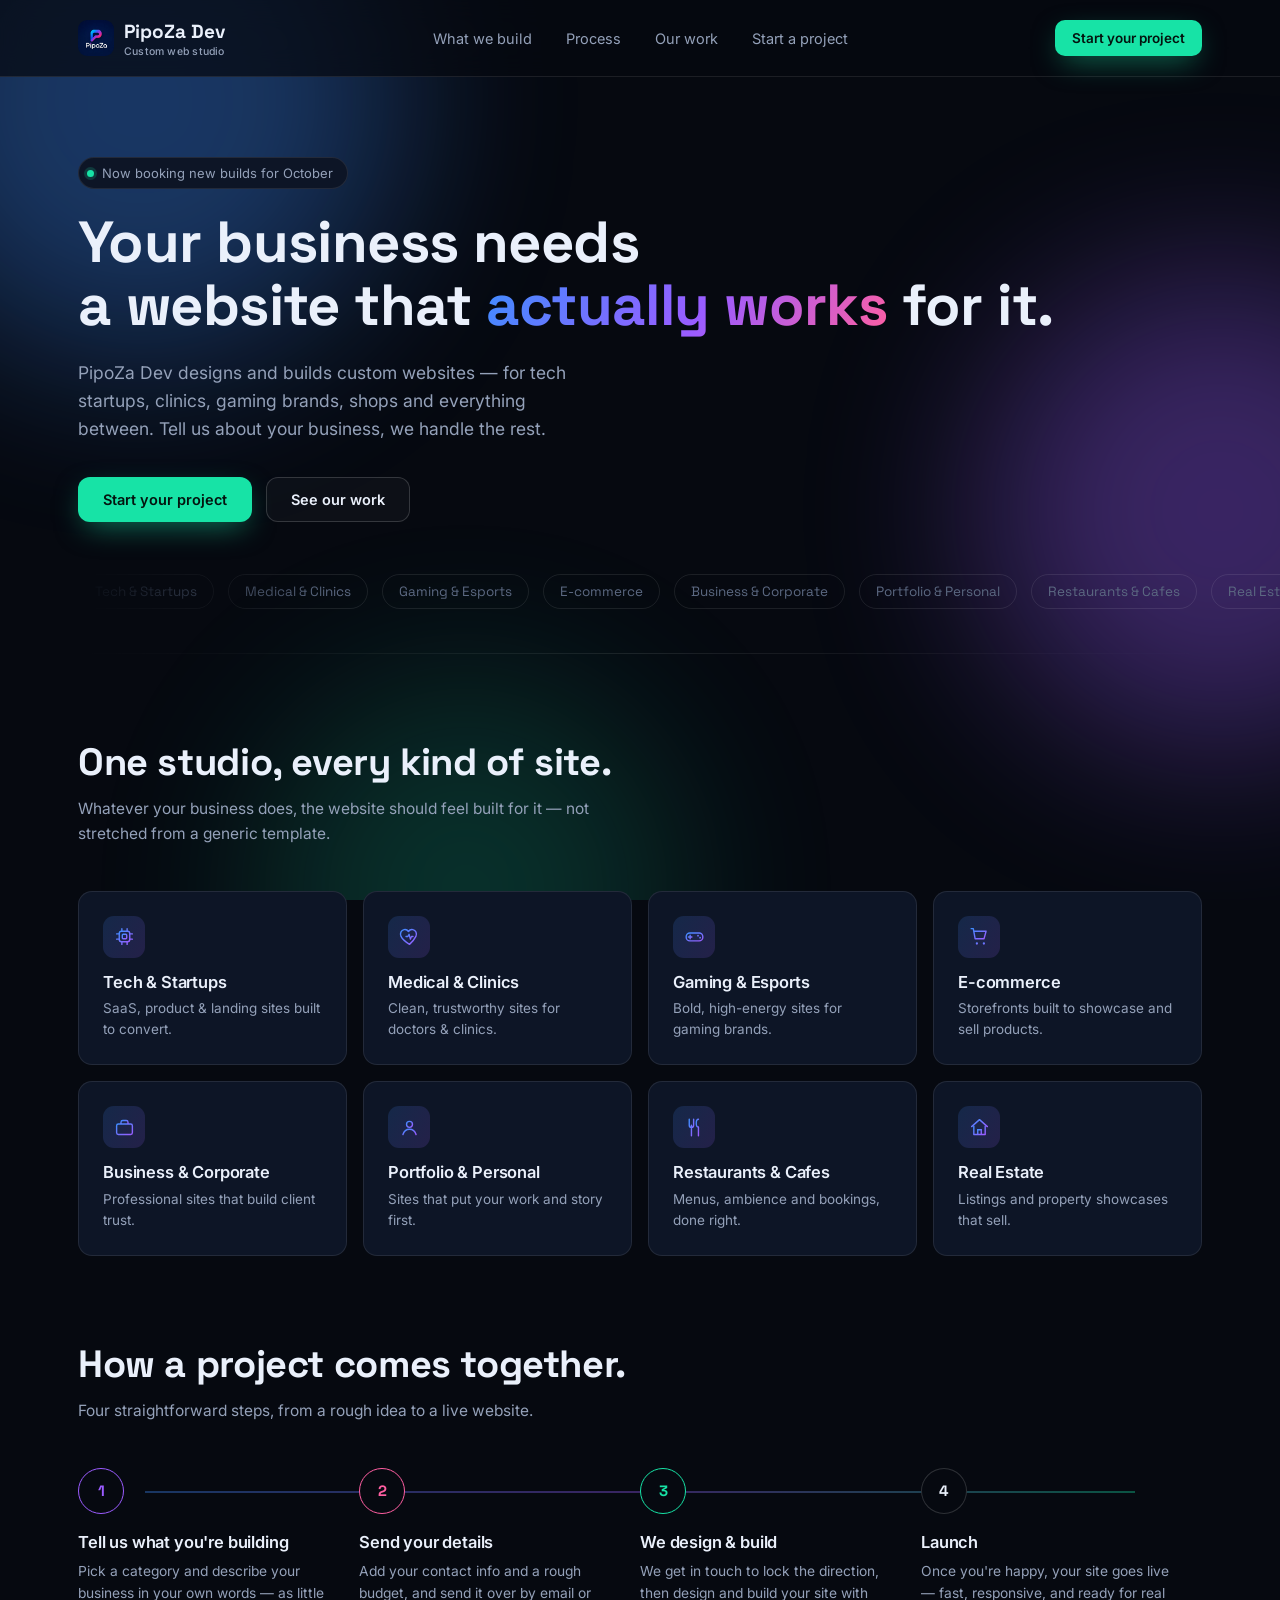
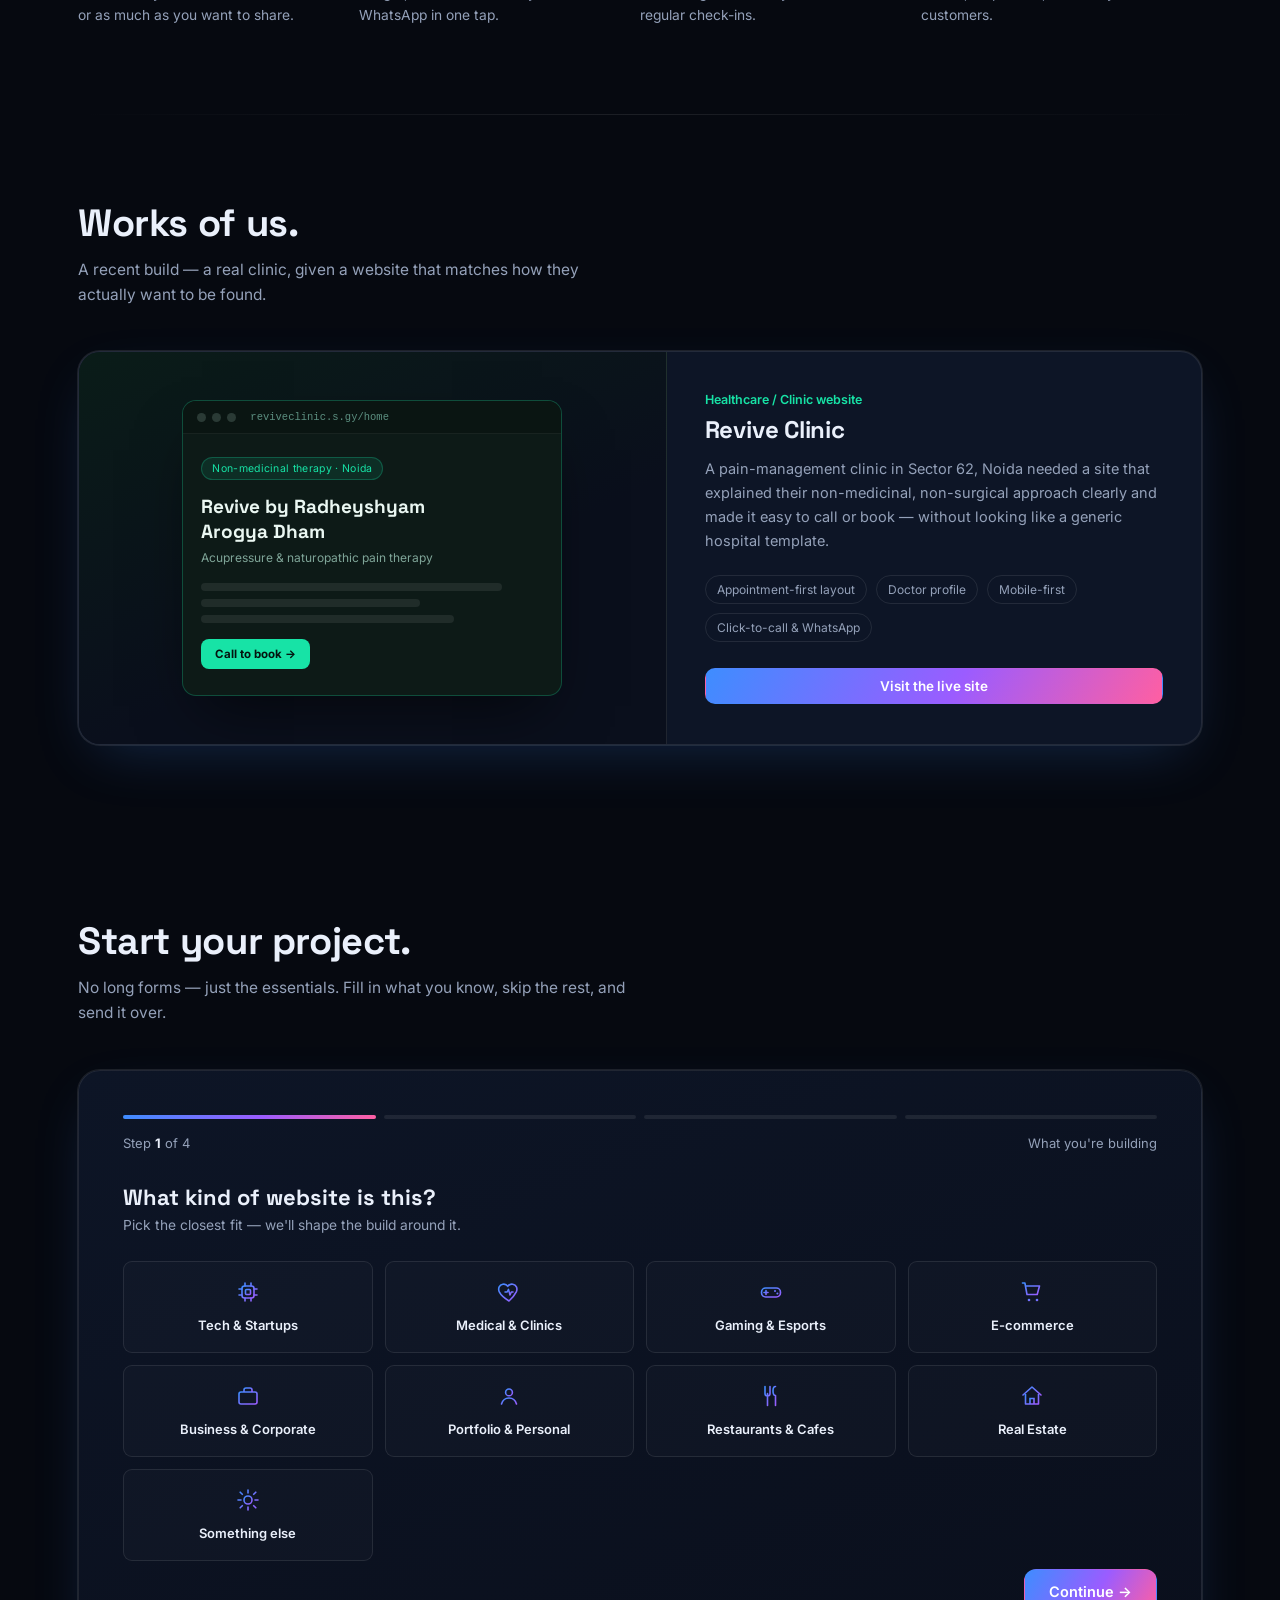
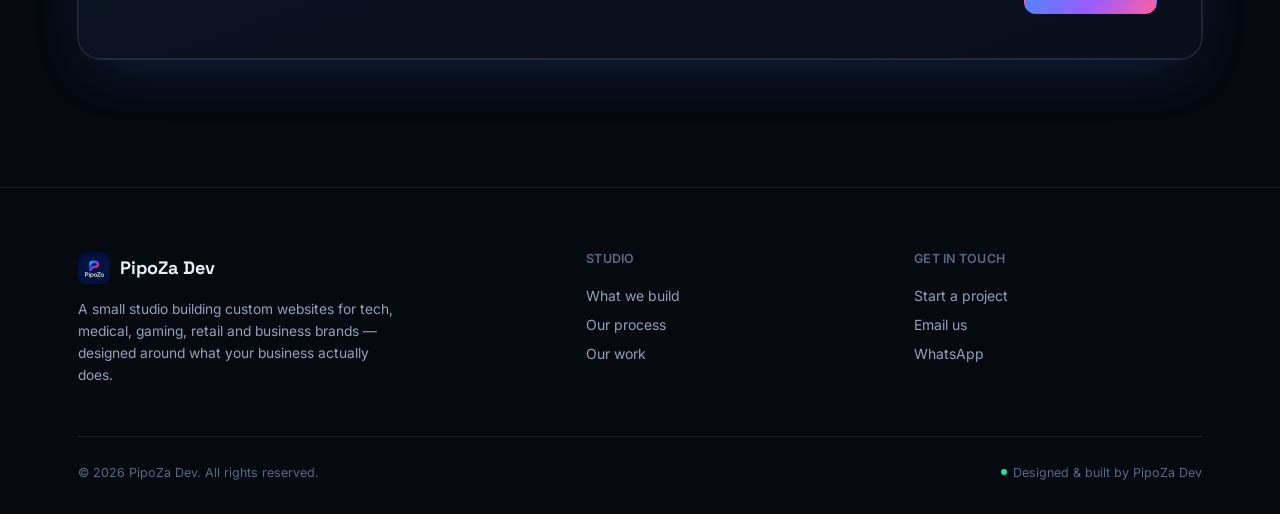
==== index.html @ fc700c23 "Update index.html" ====
<!DOCTYPE html>
<html lang="en">
<head>
<meta charset="UTF-8">
<title>PipoZa Dev — Custom websites, built around your business</title>
<meta name="viewport" content="width=device-width, initial-scale=1.0">
<meta name="description" content="PipoZa Dev builds custom websites for tech, medical, gaming, e-commerce and business brands. Tell us about your business, we'll build the site.">
<link rel="preconnect" href="https://fonts.googleapis.com">
<link rel="preconnect" href="https://fonts.gstatic.com" crossorigin>
<link href="https://fonts.googleapis.com/css2?family=Space+Grotesk:wght@400..700&family=Inter:wght@400;500;600;700;800&display=swap" rel="stylesheet">
<style>
  :root{
    --bg:#060910;
    --bg-soft:#0a0f1c;
    --surface:#0d1526;
    --surface-2:#111d34;
    --border:rgba(255,255,255,0.09);
    --border-strong:rgba(255,255,255,0.16);
    --text:#eaf0fb;
    --text-dim:#94a1b9;
    --text-faint:#5c6982;
    --blue:#3e8dff;
    --purple:#9b5cff;
    --green:#17e3a6;
    --pink:#ff5fa2;
    --grad-brand: linear-gradient(120deg, var(--blue) 0%, var(--purple) 55%, var(--pink) 100%);
    --grad-brand-soft: linear-gradient(120deg, rgba(62,141,255,.16), rgba(155,92,255,.16));
    --shadow-glow: 0 0 0 1px var(--border), 0 20px 60px -20px rgba(62,141,255,.25);
    --radius-lg: 22px;
    --radius-md: 14px;
    --radius-sm: 9px;
    --maxw: 1180px;
  }
  /* This is an intentionally dark, branded product — the palette holds under both
     system schemes so the PipoZa identity (navy + blue/purple/green) stays consistent. */
  @media (prefers-color-scheme: light){
    :root:not([data-theme="light"]){ color-scheme: dark; }
  }
  :root[data-theme="light"]{ color-scheme: dark; }

  *{ box-sizing:border-box; }
  html{ scroll-behavior:smooth; }
  body{
    margin:0;
    background:var(--bg);
    color:var(--text);
    font-family:'Inter',system-ui,-apple-system,sans-serif;
    -webkit-font-smoothing:antialiased;
    overflow-x:hidden;
  }
  ::selection{ background:var(--purple); color:#fff; }
  img{ max-width:100%; display:block; }
  a{ color:inherit; text-decoration:none; }
  h1,h2,h3,h4{ font-family:'Space Grotesk',system-ui,sans-serif; margin:0; line-height:1.08; letter-spacing:-0.01em; }
  p{ margin:0; }
  ul{ margin:0; padding:0; list-style:none; }
  button{ font-family:inherit; }
  :focus-visible{ outline:2px solid var(--green); outline-offset:3px; border-radius:4px; }

  .wrap{ max-width:var(--maxw); margin:0 auto; padding:0 28px; }
  @media (max-width:640px){ .wrap{ padding:0 20px; } }

  /* ---------- ambient background ---------- */
  .ambient{ position:fixed; inset:0; z-index:0; pointer-events:none; overflow:hidden; }
  .blob{ position:absolute; border-radius:50%; filter:blur(90px); opacity:.35; }
  .blob-a{ width:520px; height:520px; background:var(--blue); top:-160px; left:-120px; animation:drift1 26s ease-in-out infinite; }
  .blob-b{ width:480px; height:480px; background:var(--purple); top:30%; right:-180px; animation:drift2 30s ease-in-out infinite; }
  .blob-c{ width:420px; height:420px; background:var(--green); bottom:-200px; left:20%; opacity:.18; animation:drift3 34s ease-in-out infinite; }
  @keyframes drift1{ 0%,100%{ transform:translate(0,0) } 50%{ transform:translate(60px,80px) } }
  @keyframes drift2{ 0%,100%{ transform:translate(0,0) } 50%{ transform:translate(-70px,50px) } }
  @keyframes drift3{ 0%,100%{ transform:translate(0,0) } 50%{ transform:translate(40px,-60px) } }
  @media (prefers-reduced-motion:reduce){ .blob{ animation:none !important; } }

  /* ---------- nav ---------- */
  header{ position:sticky; top:0; z-index:50; backdrop-filter:blur(14px); background:rgba(6,9,16,.72); border-bottom:1px solid var(--border); }
  nav.wrap{ display:flex; align-items:center; justify-content:space-between; height:76px; }
  .brand{ display:flex; align-items:center; gap:10px; font-family:'Space Grotesk'; font-weight:700; font-size:19px; }
  .brand img{ width:36px; height:36px; border-radius:9px; }
  .brand small{ display:block; font-family:'Inter'; font-weight:500; font-size:10.5px; letter-spacing:.02em; color:var(--text-dim); margin-top:1px; }
  .nav-links{ display:flex; align-items:center; gap:34px; }
  .nav-links a{ font-size:14.5px; color:var(--text-dim); transition:color .18s; }
  .nav-links a:hover{ color:var(--text); }
  .nav-cta{ display:flex; align-items:center; gap:14px; }
  .menu-btn{ display:none; background:none; border:1px solid var(--border-strong); color:var(--text); width:40px; height:40px; border-radius:10px; cursor:pointer; }
  @media (max-width:900px){
    .nav-links{ display:none; }
    .menu-btn{ display:block; }
  }

  /* ---------- buttons ---------- */
  .btn{ display:inline-flex; align-items:center; justify-content:center; gap:8px; padding:13px 24px; border-radius:12px; font-weight:600; font-size:14.5px; cursor:pointer; border:1px solid transparent; transition:transform .16s ease, box-shadow .2s ease, background .2s, border-color .2s; white-space:nowrap; }
  .btn:active{ transform:scale(.97); }
  .btn-primary{ background:var(--green); color:#04140f; box-shadow:0 10px 30px -8px rgba(23,227,166,.55); }
  .btn-primary:hover{ box-shadow:0 14px 36px -6px rgba(23,227,166,.7); transform:translateY(-1px); }
  .btn-ghost{ background:rgba(255,255,255,.03); color:var(--text); border-color:var(--border-strong); }
  .btn-ghost:hover{ background:rgba(255,255,255,.07); border-color:rgba(255,255,255,.3); }
  .btn-grad{ background:var(--grad-brand); color:#fff; }
  .btn-grad:hover{ transform:translateY(-1px); box-shadow:0 16px 34px -10px rgba(155,92,255,.55); }
  .btn-sm{ padding:9px 16px; font-size:13.5px; border-radius:10px; }
  .btn-wide{ width:100%; }
  .btn[disabled]{ opacity:.4; cursor:not-allowed; pointer-events:none; }

  section{ position:relative; z-index:1; }

  /* ---------- hero ---------- */
  .hero{ padding:76px 0 40px; }
  .hero-grid{ display:grid; grid-template-columns:1.05fr .95fr; gap:40px; align-items:center; }
  @media (max-width:980px){ .hero-grid{ grid-template-columns:1fr; } }
  .hero-kicker{ display:inline-flex; align-items:center; gap:8px; font-size:13px; color:var(--text-dim); background:var(--surface); border:1px solid var(--border); padding:7px 14px 7px 8px; border-radius:99px; margin-bottom:22px; }
  .hero-kicker .dot{ width:7px; height:7px; border-radius:50%; background:var(--green); box-shadow:0 0 0 3px rgba(23,227,166,.18); }
  .hero h1{ font-size:clamp(34px,5vw,58px); font-weight:700; }
  .hero h1 .g{ background:var(--grad-brand); -webkit-background-clip:text; background-clip:text; color:transparent; }
  .hero p.lead{ margin-top:22px; font-size:17.5px; line-height:1.6; color:var(--text-dim); max-width:520px; }
  .hero-actions{ display:flex; gap:14px; margin-top:34px; flex-wrap:wrap; }
  .hero-ticker{ margin-top:52px; overflow:hidden; -webkit-mask-image:linear-gradient(90deg,transparent,#000 8%,#000 92%,transparent); mask-image:linear-gradient(90deg,transparent,#000 8%,#000 92%,transparent); }
  .hero-ticker .track{ display:flex; gap:14px; width:max-content; animation:scroll-x 26s linear infinite; }
  @keyframes scroll-x{ from{ transform:translateX(0);} to{ transform:translateX(-50%);} }
  .hero-ticker span{ font-family:'Space Grotesk'; font-size:13.5px; color:var(--text-faint); border:1px solid var(--border); padding:8px 16px; border-radius:99px; white-space:nowrap; }
  @media (prefers-reduced-motion:reduce){ .hero-ticker .track{ animation:none; } }

  /* hero visual */
  .hero-visual{ position:relative; height:460px; display:flex; align-items:center; justify-content:center; }
  .orb{ position:relative; width:270px; height:270px; }
  .orb-glow{ position:absolute; inset:-40px; border-radius:50%; background:var(--grad-brand); filter:blur(60px); opacity:.5; animation:pulseGlow 5s ease-in-out infinite; }
  @keyframes pulseGlow{ 0%,100%{ opacity:.4; transform:scale(1);} 50%{ opacity:.65; transform:scale(1.06);} }
  .orb-core{ position:absolute; inset:0; border-radius:36px; background:linear-gradient(160deg,#0d1526,#0a0f1c); border:1px solid var(--border-strong); display:flex; align-items:center; justify-content:center; box-shadow:var(--shadow-glow); animation:float 6s ease-in-out infinite; }
  @keyframes float{ 0%,100%{ transform:translateY(0);} 50%{ transform:translateY(-14px);} }
  .orb-core img{ width:64%; height:64%; object-fit:contain; filter:drop-shadow(0 10px 30px rgba(62,141,255,.35)); }
  @media (prefers-reduced-motion:reduce){ .orb-glow,.orb-core{ animation:none; } }
  .hero-visual svg.circuit{ position:absolute; inset:0; width:100%; height:100%; }
  .circuit path{ fill:none; stroke:url(#circGrad); stroke-width:1.4; opacity:.55; }
  .circuit circle.node{ fill:var(--bg-soft); stroke:url(#circGrad); stroke-width:1.4; }
  .circuit circle.pulse{ fill:var(--green); filter:drop-shadow(0 0 6px var(--green)); }

  /* ---------- section heads ---------- */
  .section-head{ max-width:560px; margin-bottom:44px; }
  .section-head h2{ font-size:clamp(26px,3.4vw,38px); font-weight:700; }
  .section-head p{ margin-top:14px; color:var(--text-dim); font-size:15.5px; line-height:1.6; }
  .section-pad{ padding:88px 0; }
  .divider{ height:1px; background:linear-gradient(90deg,transparent,var(--border),transparent); }

  /* ---------- what we build ---------- */
  .cat-grid{ display:grid; grid-template-columns:repeat(4,1fr); gap:16px; }
  @media (max-width:980px){ .cat-grid{ grid-template-columns:repeat(2,1fr);} }
  @media (max-width:520px){ .cat-grid{ grid-template-columns:1fr; } }
  .cat-card{ background:var(--surface); border:1px solid var(--border); border-radius:var(--radius-md); padding:24px; transition:transform .22s ease, border-color .22s ease, background .22s ease; position:relative; overflow:hidden; }
  .cat-card:hover{ transform:translateY(-4px); border-color:rgba(255,255,255,.22); background:var(--surface-2); }
  .cat-card .ic{ width:42px; height:42px; border-radius:11px; display:flex; align-items:center; justify-content:center; background:var(--grad-brand-soft); margin-bottom:16px; }
  .cat-card .ic svg{ width:21px; height:21px; }
  .cat-card h3{ font-size:16.5px; font-weight:600; font-family:'Inter'; }
  .cat-card p{ margin-top:7px; font-size:13.5px; color:var(--text-dim); line-height:1.55; }

  /* ---------- process ---------- */
  .process{ display:grid; grid-template-columns:repeat(4,1fr); gap:0; position:relative; }
  @media (max-width:900px){ .process{ grid-template-columns:1fr; gap:28px; } }
  .process-line{ position:absolute; top:23px; left:6%; right:6%; height:2px; background:linear-gradient(90deg,var(--blue),var(--purple),var(--green)); opacity:.35; }
  @media (max-width:900px){ .process-line{ display:none; } }
  .p-step{ position:relative; padding-right:20px; }
  .p-step .num{ width:46px; height:46px; border-radius:50%; background:var(--bg); border:1px solid var(--border-strong); display:flex; align-items:center; justify-content:center; font-family:'Space Grotesk'; font-weight:700; font-size:15px; position:relative; z-index:2; margin-bottom:20px; }
  .p-step:nth-child(1) .num{ color:var(--blue); border-color:var(--blue); }
  .p-step:nth-child(2) .num{ color:var(--purple); border-color:var(--purple); }
  .p-step:nth-child(3) .num{ color:var(--pink); border-color:var(--pink); }
  .p-step:nth-child(4) .num{ color:var(--green); border-color:var(--green); }
  .p-step h3{ font-size:16.5px; font-weight:600; font-family:'Inter'; margin-bottom:8px; }
  .p-step p{ font-size:13.8px; color:var(--text-dim); line-height:1.6; }

  /* ---------- works of us ---------- */
  .work-card{ display:grid; grid-template-columns:1.1fr 1fr; gap:0; background:var(--surface); border:1px solid var(--border); border-radius:var(--radius-lg); overflow:hidden; box-shadow:var(--shadow-glow); }
  @media (max-width:860px){ .work-card{ grid-template-columns:1fr; } }
  .work-preview{ background:linear-gradient(155deg,#0a1c18,#0a0f1c 60%); padding:34px; display:flex; align-items:center; justify-content:center; border-right:1px solid var(--border); }
  @media (max-width:860px){ .work-preview{ border-right:none; border-bottom:1px solid var(--border); } }
  .browser-mock{ width:100%; max-width:380px; background:#0d1a17; border:1px solid rgba(23,227,166,.25); border-radius:14px; overflow:hidden; box-shadow:0 30px 60px -20px rgba(0,0,0,.6); }
  .browser-bar{ display:flex; align-items:center; gap:6px; padding:10px 14px; background:#0a1512; border-bottom:1px solid rgba(255,255,255,.06); }
  .browser-bar span{ width:9px; height:9px; border-radius:50%; background:#2a3a35; }
  .browser-bar .url{ margin-left:8px; font-size:10.5px; color:#5c8f80; font-family:monospace; }
  .browser-body{ padding:22px 18px 26px; }
  .bm-badge{ display:inline-block; font-size:10.5px; letter-spacing:.03em; color:var(--green); background:rgba(23,227,166,.1); border:1px solid rgba(23,227,166,.25); padding:4px 10px; border-radius:99px; margin-bottom:14px; }
  .bm-title{ font-family:'Space Grotesk'; font-weight:700; font-size:19px; color:#eaf7f2; margin-bottom:6px; }
  .bm-sub{ font-size:12px; color:#7fa598; margin-bottom:18px; }
  .bm-lines{ display:flex; flex-direction:column; gap:8px; margin-bottom:16px; }
  .bm-lines i{ display:block; height:8px; border-radius:5px; background:rgba(255,255,255,.08); }
  .bm-btn{ display:inline-block; font-size:11.5px; padding:8px 14px; border-radius:8px; background:var(--green); color:#04140f; font-weight:700; }
  .work-info{ padding:40px 38px; display:flex; flex-direction:column; justify-content:center; }
  .work-info .tag{ font-size:12.5px; color:var(--green); font-weight:600; margin-bottom:10px; }
  .work-info h3{ font-size:24px; font-weight:700; margin-bottom:14px; }
  .work-info p{ color:var(--text-dim); font-size:14.5px; line-height:1.65; margin-bottom:22px; }
  .work-info .feats{ display:flex; flex-wrap:wrap; gap:9px; margin-bottom:26px; }
  .work-info .feats span{ font-size:12px; color:var(--text-dim); border:1px solid var(--border); padding:6px 11px; border-radius:99px; }

  /* ---------- wizard ---------- */
  .wizard-wrap{ background:linear-gradient(160deg,var(--surface),var(--bg-soft)); border:1px solid var(--border); border-radius:var(--radius-lg); padding:44px; box-shadow:var(--shadow-glow); }
  @media (max-width:640px){ .wizard-wrap{ padding:26px 20px; } }
  .progress{ display:flex; gap:8px; margin-bottom:8px; }
  .progress i{ flex:1; height:4px; border-radius:99px; background:rgba(255,255,255,.08); overflow:hidden; position:relative; }
  .progress i b{ position:absolute; inset:0; background:var(--grad-brand); transform:scaleX(0); transform-origin:left; transition:transform .5s cubic-bezier(.65,0,.35,1); }
  .progress i.done b, .progress i.active b{ transform:scaleX(1); }
  .step-meta{ display:flex; justify-content:space-between; align-items:baseline; margin:16px 0 32px; }
  .step-meta .cur{ font-size:13px; color:var(--text-dim); }
  .step-meta .cur b{ color:var(--text); }
  .step-title{ font-size:22px; font-weight:700; font-family:'Space Grotesk'; margin-bottom:6px; }
  .step-sub{ font-size:13.8px; color:var(--text-dim); margin-bottom:28px; }

  .step-panel{ display:none; animation:panelIn .4s ease; }
  .step-panel.active{ display:block; }
  @keyframes panelIn{ from{ opacity:0; transform:translateY(8px);} to{ opacity:1; transform:translateY(0);} }

  .type-grid{ display:grid; grid-template-columns:repeat(4,1fr); gap:12px; }
  @media (max-width:760px){ .type-grid{ grid-template-columns:repeat(2,1fr);} }
  .type-opt{ cursor:pointer; background:rgba(255,255,255,.02); border:1px solid var(--border); border-radius:var(--radius-sm); padding:18px 14px; text-align:center; transition:.2s; }
  .type-opt:hover{ border-color:rgba(255,255,255,.3); }
  .type-opt.sel{ border-color:var(--green); background:rgba(23,227,166,.08); box-shadow:0 0 0 1px var(--green) inset; }
  .type-opt svg{ width:24px; height:24px; margin:0 auto 10px; display:block; }
  .type-opt span{ font-size:13px; font-weight:600; }

  .field{ margin-bottom:20px; }
  .field label{ display:block; font-size:13px; font-weight:600; color:var(--text-dim); margin-bottom:8px; }
  .field label .opt{ font-weight:400; color:var(--text-faint); }
  .field input, .field textarea, .field select{
    width:100%; background:rgba(255,255,255,.03); border:1px solid var(--border-strong); color:var(--text);
    padding:13px 14px; border-radius:10px; font-size:14.5px; font-family:inherit; transition:border-color .2s, background .2s;
  }
  .field input:focus, .field textarea:focus, .field select:focus{ border-color:var(--green); background:rgba(255,255,255,.05); outline:none; }
  .field textarea{ resize:vertical; min-height:110px; line-height:1.5; }
  .row2{ display:grid; grid-template-columns:1fr 1fr; gap:16px; }
  @media (max-width:600px){ .row2{ grid-template-columns:1fr; } }
  .budget-grid{ display:grid; grid-template-columns:repeat(5,1fr); gap:10px; }
  @media (max-width:700px){ .budget-grid{ grid-template-columns:repeat(2,1fr);} }
  .budget-opt{ cursor:pointer; text-align:center; padding:12px 6px; border:1px solid var(--border); border-radius:10px; font-size:12.5px; font-weight:600; transition:.2s; }
  .budget-opt:hover{ border-color:rgba(255,255,255,.3); }
  .budget-opt.sel{ border-color:var(--purple); background:rgba(155,92,255,.12); }

  .review-box{ background:rgba(255,255,255,.02); border:1px solid var(--border); border-radius:var(--radius-md); padding:24px; margin-bottom:26px; }
  .review-row{ display:flex; justify-content:space-between; gap:20px; padding:10px 0; border-bottom:1px dashed var(--border); font-size:14px; }
  .review-row:last-child{ border-bottom:none; }
  .review-row .k{ color:var(--text-dim); flex-shrink:0; }
  .review-row .v{ text-align:right; color:var(--text); font-weight:500; }

  .wiz-nav{ display:flex; justify-content:space-between; align-items:center; margin-top:8px; gap:12px; }
  .send-row{ display:flex; gap:12px; flex-wrap:wrap; }
  .note-box{ display:flex; gap:10px; align-items:flex-start; background:rgba(62,141,255,.08); border:1px solid rgba(62,141,255,.25); padding:14px 16px; border-radius:12px; font-size:13px; color:var(--text-dim); margin-top:22px; }
  .note-box svg{ width:17px; height:17px; flex-shrink:0; margin-top:1px; color:var(--blue); }

  /* ---------- footer ---------- */
  footer{ padding:64px 0 34px; border-top:1px solid var(--border); margin-top:40px; }
  .foot-grid{ display:grid; grid-template-columns:1.3fr .8fr .8fr; gap:40px; margin-bottom:50px; }
  @media (max-width:760px){ .foot-grid{ grid-template-columns:1fr; gap:32px; } }
  .foot-brand{ display:flex; align-items:center; gap:10px; font-family:'Space Grotesk'; font-weight:700; font-size:18px; margin-bottom:14px; }
  .foot-brand img{ width:32px; height:32px; border-radius:8px; }
  footer p.desc{ color:var(--text-dim); font-size:13.8px; max-width:320px; line-height:1.6; }
  footer h4{ font-size:12.5px; letter-spacing:.02em; color:var(--text-faint); margin-bottom:16px; font-family:'Inter'; font-weight:600; text-transform:uppercase; }
  footer .flinks a{ display:block; font-size:14px; color:var(--text-dim); padding:6px 0; transition:color .15s; }
  footer .flinks a:hover{ color:var(--text); }
  .foot-bottom{ display:flex; justify-content:space-between; align-items:center; padding-top:28px; border-top:1px solid var(--border); font-size:12.5px; color:var(--text-faint); flex-wrap:wrap; gap:12px; }
  .foot-bottom .made{ display:flex; align-items:center; gap:6px; }
  .foot-bottom .dot{ width:6px; height:6px; border-radius:50%; background:var(--green); }

  .toast{ position:fixed; left:50%; bottom:28px; transform:translateX(-50%) translateY(20px); background:var(--surface-2); border:1px solid var(--border-strong); color:var(--text); padding:13px 22px; border-radius:12px; font-size:13.5px; box-shadow:0 20px 40px -10px rgba(0,0,0,.5); opacity:0; pointer-events:none; transition:.3s ease; z-index:200; display:flex; align-items:center; gap:9px; }
  .toast.show{ opacity:1; transform:translateX(-50%) translateY(0); }
  .toast .dot{ width:7px; height:7px; border-radius:50%; background:var(--green); }
</style>
</head>
<body data-theme="dark">

<div class="ambient">
  <div class="blob blob-a"></div>
  <div class="blob blob-b"></div>
  <div class="blob blob-c"></div>
</div>

<header>
  <nav class="wrap">
    <a href="#top" class="brand">
      <img src="PipoZa_Logo.png" alt="PipoZa Dev logo">
      <span>PipoZa Dev<small>Custom web studio</small></span>
    </a>
    <div class="nav-links">
      <a href="#build">What we build</a>
      <a href="#process">Process</a>
      <a href="#work">Our work</a>
      <a href="#start">Start a project</a>
    </div>
    <div class="nav-cta">
      <a href="#start" class="btn btn-primary btn-sm">Start your project</a>
      <button class="menu-btn" id="menuBtn" aria-label="Menu">
        <svg viewBox="0 0 24 24" fill="none" stroke="currentColor" stroke-width="2"><path d="M3 6h18M3 12h18M3 18h18"/></svg>
      </button>
    </div>
  </nav>
</header>

<main id="top">

  <!-- ================= HERO ================= -->
  <section class="hero">
    <div class="wrap hero-grid">
      <div>
        <div class="hero-kicker"><span class="dot"></span> Now booking new builds for October</div>
        <h1>Your business needs<br>a website that <span class="g">actually works</span> for it.</h1>
        <p class="lead">PipoZa Dev designs and builds custom websites — for tech startups, clinics, gaming brands, shops and everything between. Tell us about your business, we handle the rest.</p>
        <div class="hero-actions">
          <a href="#start" class="btn btn-primary">Start your project</a>
          <a href="#work" class="btn btn-ghost">See our work</a>
        </div>
        <div class="hero-ticker">
          <div class="track" id="tickerTrack"></div>
        </div>
      </div>

      <div class="hero-visual">
        <svg class="circuit" viewBox="0 0 400 400" preserveAspectRatio="xMidYMid meet">
          <defs>
            <linearGradient id="circGrad" x1="0" y1="0" x2="1" y2="1">
              <stop offset="0%" stop-color="#3e8dff"/>
              <stop offset="55%" stop-color="#9b5cff"/>
              <stop offset="100%" stop-color="#17e3a6"/>
            </linearGradient>
          </defs>
          <path id="c1" d="M40 80 L150 80 L150 150 L200 150"/>
          <path id="c2" d="M360 60 L260 60 L260 130 L200 160"/>
          <path id="c3" d="M50 320 L140 320 L140 250 L200 230"/>
          <path id="c4" d="M355 330 L255 330 L255 260 L200 235"/>
          <path d="M200 40 L200 120"/>
          <path d="M200 280 L200 360"/>
          <circle class="node" cx="40" cy="80" r="4"/>
          <circle class="node" cx="150" cy="80" r="3.4"/>
          <circle class="node" cx="360" cy="60" r="4"/>
          <circle class="node" cx="260" cy="60" r="3.4"/>
          <circle class="node" cx="50" cy="320" r="4"/>
          <circle class="node" cx="140" cy="320" r="3.4"/>
          <circle class="node" cx="355" cy="330" r="4"/>
          <circle class="node" cx="255" cy="330" r="3.4"/>
          <circle class="node" cx="200" cy="40" r="4"/>
          <circle class="node" cx="200" cy="360" r="4"/>
          <circle class="pulse" r="3.2"><animateMotion dur="3.4s" repeatCount="indefinite" begin="0s"><mpath href="#c1"/></animateMotion></circle>
          <circle class="pulse" r="3.2"><animateMotion dur="4.1s" repeatCount="indefinite" begin="1.1s"><mpath href="#c2"/></animateMotion></circle>
          <circle class="pulse" r="3.2"><animateMotion dur="3.8s" repeatCount="indefinite" begin=".6s"><mpath href="#c3"/></animateMotion></circle>
          <circle class="pulse" r="3.2"><animateMotion dur="4.4s" repeatCount="indefinite" begin="1.8s"><mpath href="#c4"/></animateMotion></circle>
        </svg>
        <div class="orb">
          <div class="orb-glow"></div>
          <div class="orb-core"><img src="{{LOGO_SRC}}" alt="PipoZa Dev"></div>
        </div>
      </div>
    </div>
  </section>

  <div class="wrap"><div class="divider"></div></div>

  <!-- ================= WHAT WE BUILD ================= -->
  <section class="section-pad" id="build">
    <div class="wrap">
      <div class="section-head">
        <h2>One studio, every kind of site.</h2>
        <p>Whatever your business does, the website should feel built for it — not stretched from a generic template.</p>
      </div>
      <div class="cat-grid" id="catGrid"></div>
    </div>
  </section>

  <!-- ================= PROCESS ================= -->
  <section class="section-pad" id="process" style="padding-top:0;">
    <div class="wrap">
      <div class="section-head">
        <h2>How a project comes together.</h2>
        <p>Four straightforward steps, from a rough idea to a live website.</p>
      </div>
      <div class="process">
        <div class="process-line"></div>
        <div class="p-step">
          <div class="num">1</div>
          <h3>Tell us what you're building</h3>
          <p>Pick a category and describe your business in your own words — as little or as much as you want to share.</p>
        </div>
        <div class="p-step">
          <div class="num">2</div>
          <h3>Send your details</h3>
          <p>Add your contact info and a rough budget, and send it over by email or WhatsApp in one tap.</p>
        </div>
        <div class="p-step">
          <div class="num">3</div>
          <h3>We design & build</h3>
          <p>We get in touch to lock the direction, then design and build your site with regular check-ins.</p>
        </div>
        <div class="p-step">
          <div class="num">4</div>
          <h3>Launch</h3>
          <p>Once you're happy, your site goes live — fast, responsive, and ready for real customers.</p>
        </div>
      </div>
    </div>
  </section>

  <div class="wrap"><div class="divider"></div></div>

  <!-- ================= WORKS OF US ================= -->
  <section class="section-pad" id="work">
    <div class="wrap">
      <div class="section-head">
        <h2>Works of us.</h2>
        <p>A recent build — a real clinic, given a website that matches how they actually want to be found.</p>
      </div>

      <div class="work-card">
        <div class="work-preview">
          <div class="browser-mock">
            <div class="browser-bar">
              <span></span><span></span><span></span>
              <div class="url">reviveclinic.s.gy/home</div>
            </div>
            <div class="browser-body">
              <div class="bm-badge">Non-medicinal therapy · Noida</div>
              <div class="bm-title">Revive by Radheyshyam<br>Arogya Dham</div>
              <div class="bm-sub">Acupressure & naturopathic pain therapy</div>
              <div class="bm-lines">
                <i style="width:88%"></i>
                <i style="width:64%"></i>
                <i style="width:74%"></i>
              </div>
              <span class="bm-btn">Call to book →</span>
            </div>
          </div>
        </div>
        <div class="work-info">
          <div class="tag">Healthcare / Clinic website</div>
          <h3>Revive Clinic</h3>
          <p>A pain-management clinic in Sector 62, Noida needed a site that explained their non-medicinal, non-surgical approach clearly and made it easy to call or book — without looking like a generic hospital template.</p>
          <div class="feats">
            <span>Appointment-first layout</span>
            <span>Doctor profile</span>
            <span>Mobile-first</span>
            <span>Click-to-call & WhatsApp</span>
          </div>
          <a href="https://reviveclinic.s.gy/home" target="_blank" rel="noopener" class="btn btn-grad btn-sm">Visit the live site</a>
        </div>
      </div>
    </div>
  </section>

  <!-- ================= ORDER WIZARD ================= -->
  <section class="section-pad" id="start">
    <div class="wrap">
      <div class="section-head">
        <h2>Start your project.</h2>
        <p>No long forms — just the essentials. Fill in what you know, skip the rest, and send it over.</p>
      </div>

      <div class="wizard-wrap">

        <div class="progress">
          <i class="active" data-i="1"><b></b></i>
          <i data-i="2"><b></b></i>
          <i data-i="3"><b></b></i>
          <i data-i="4"><b></b></i>
        </div>
        <div class="step-meta">
          <span class="cur">Step <b id="stepNum">1</b> of 4</span>
          <span class="cur" id="stepLabel">What you're building</span>
        </div>

        <!-- STEP 1 -->
        <div class="step-panel active" data-step="1">
          <div class="step-title">What kind of website is this?</div>
          <div class="step-sub">Pick the closest fit — we'll shape the build around it.</div>
          <div class="type-grid" id="typeGrid"></div>
          <div class="field" id="otherTypeField" style="display:none; margin-top:18px;">
            <label>What kind, exactly? <span class="opt">(optional)</span></label>
            <input type="text" id="otherType" placeholder="e.g. Real estate listings, event booking, NGO...">
          </div>
        </div>

        <!-- STEP 2 -->
        <div class="step-panel" data-step="2">
          <div class="step-title">Tell us about the business</div>
          <div class="step-sub">Everything here is optional — share whatever's easiest.</div>
          <div class="row2">
            <div class="field">
              <label>Business name <span class="opt">(optional)</span></label>
              <input type="text" id="bizName" placeholder="e.g. Revive Clinic">
            </div>
            <div class="field">
              <label>Location <span class="opt">(optional)</span></label>
              <input type="text" id="bizLocation" placeholder="City, area">
            </div>
          </div>
          <div class="field">
            <label>Describe the business & what you want the site to do <span class="opt">(optional, but helps a lot)</span></label>
            <textarea id="bizDesc" placeholder="What do you do, who's it for, and what should the website help people do — book, buy, browse, contact you?"></textarea>
          </div>
        </div>

        <!-- STEP 3 -->
        <div class="step-panel" data-step="3">
          <div class="step-title">How should we reach you?</div>
          <div class="step-sub">At least an email or phone number, so we can follow up.</div>
          <div class="row2">
            <div class="field">
              <label>Your name</label>
              <input type="text" id="ctName" placeholder="Full name">
            </div>
            <div class="field">
              <label>Email</label>
              <input type="email" id="ctEmail" placeholder="you@email.com">
            </div>
          </div>
          <div class="field">
            <label>Phone / WhatsApp <span class="opt">(optional)</span></label>
            <input type="tel" id="ctPhone" placeholder="+91 ...">
          </div>
          <div class="field">
            <label>Rough budget</label>
            <div class="budget-grid" id="budgetGrid"></div>
          </div>
        </div>

        <!-- STEP 4 -->
        <div class="step-panel" data-step="4">
          <div class="step-title">Review & send</div>
          <div class="step-sub">Check it over, then send it straight to us.</div>
          <div class="review-box" id="reviewBox"></div>
          <div class="send-row">
            <button class="btn btn-primary" id="sendEmail">Send via email</button>
            <button class="btn btn-grad" id="sendWhatsApp">Send via WhatsApp</button>
            <button class="btn btn-ghost" id="copySummary">Copy summary</button>
          </div>
          <div class="note-box">
            <svg viewBox="0 0 24 24" fill="none" stroke="currentColor" stroke-width="2"><circle cx="12" cy="12" r="10"/><path d="M12 16v-4M12 8h.01"/></svg>
            <span>Sending by email opens your mail app with everything filled in — just hit send. We'll get back to you by email or WhatsApp to talk through the details.</span>
          </div>
        </div>

        <div class="wiz-nav">
          <button class="btn btn-ghost" id="prevBtn" style="visibility:hidden;">← Back</button>
          <button class="btn btn-grad" id="nextBtn">Continue →</button>
        </div>

      </div>
    </div>
  </section>

</main>

<footer>
  <div class="wrap">
    <div class="foot-grid">
      <div>
        <div class="foot-brand"><img src="PipoZa_Logo.png" alt="PipoZa Dev"> PipoZa Dev</div>
        <p class="desc">A small studio building custom websites for tech, medical, gaming, retail and business brands — designed around what your business actually does.</p>
      </div>
      <div>
        <h4>Studio</h4>
        <div class="flinks">
          <a href="#build">What we build</a>
          <a href="#process">Our process</a>
          <a href="#work">Our work</a>
        </div>
      </div>
      <div>
        <h4>Get in touch</h4>
        <div class="flinks">
          <a href="#start">Start a project</a>
          <a id="footMail" href="#">Email us</a>
          <a id="footWa" href="#" target="_blank" rel="noopener">WhatsApp</a>
        </div>
      </div>
    </div>
    <div class="foot-bottom">
      <span>© 2026 PipoZa Dev. All rights reserved.</span>
      <span class="made"><span class="dot"></span> Designed & built by PipoZa Dev</span>
    </div>
  </div>
</footer>

<div class="toast" id="toast"><span class="dot"></span><span id="toastMsg">Copied</span></div>

<script>
/* ============ CONFIG — replace with your real contact details ============ */
const CONTACT_EMAIL = "hello@pipoza.dev";      // TODO: replace with your real email
const WHATSAPP_NUMBER = "910000000000";         // TODO: replace, e.g. 91XXXXXXXXXX (country code + number, no + or spaces)

/* ============ data ============ */
const ICONS = {
  tech: '<path d="M9 3v3M15 3v3M9 18v3M15 18v3M3 9h3M3 15h3M18 9h3M18 15h3" stroke="url(#g1)" stroke-width="1.6" stroke-linecap="round"/><rect x="6" y="6" width="12" height="12" rx="2.5" stroke="url(#g1)" stroke-width="1.6"/><rect x="9.5" y="9.5" width="5" height="5" rx="1" stroke="url(#g1)" stroke-width="1.6"/>',
  medical: '<path d="M12 21s-7.5-4.6-9.7-9.1C.7 8.3 2.4 4.9 5.8 4.2c2-.4 3.9.5 5 2.1C11.9 4.7 13.8 3.8 15.8 4.2c3.4.7 5.1 4.1 3.5 7.7C17.1 16.4 12 21 12 21z" stroke="url(#g1)" stroke-width="1.6" stroke-linejoin="round"/><path d="M8 12h2.2l1.3-2.6L13 15l1.3-3H16" stroke="url(#g1)" stroke-width="1.5" stroke-linecap="round" stroke-linejoin="round"/>',
  gaming: '<rect x="2.5" y="8" width="19" height="9" rx="4.2" stroke="url(#g1)" stroke-width="1.6"/><path d="M7 10.5v4M5 12.5h4" stroke="url(#g1)" stroke-width="1.6" stroke-linecap="round"/><circle cx="16" cy="11" r="1" fill="url(#g1)"/><circle cx="18.4" cy="13.4" r="1" fill="url(#g1)"/>',
  ecom: '<circle cx="9" cy="20" r="1.3" fill="url(#g1)"/><circle cx="17" cy="20" r="1.3" fill="url(#g1)"/><path d="M2.5 3h2.4L7 14.5h10.2L19.5 6H6" stroke="url(#g1)" stroke-width="1.6" stroke-linecap="round" stroke-linejoin="round"/>',
  biz: '<rect x="3" y="8" width="18" height="12" rx="2" stroke="url(#g1)" stroke-width="1.6"/><path d="M8 8V6a2 2 0 0 1 2-2h4a2 2 0 0 1 2 2v2" stroke="url(#g1)" stroke-width="1.6"/><path d="M3 13h18" stroke="url(#g1)" stroke-width="1.6"/>',
  portfolio: '<circle cx="12" cy="8.4" r="3.4" stroke="url(#g1)" stroke-width="1.6"/><path d="M4.5 20c1.2-4 4-6 7.5-6s6.3 2 7.5 6" stroke="url(#g1)" stroke-width="1.6" stroke-linecap="round"/>',
  food: '<path d="M6 2.5v7a2.5 2.5 0 0 0 5 0v-7M8.5 9.5V21.5" stroke="url(#g1)" stroke-width="1.6" stroke-linecap="round"/><path d="M16.5 2.5c-1.5 0-2.5 1.8-2.5 4.5s1 4.5 2.5 4.5v10" stroke="url(#g1)" stroke-width="1.6" stroke-linecap="round" stroke-linejoin="round"/>',
  realestate: '<path d="M3 11 12 3l9 8" stroke="url(#g1)" stroke-width="1.6" stroke-linecap="round" stroke-linejoin="round"/><path d="M5.5 10v10h13V10" stroke="url(#g1)" stroke-width="1.6" stroke-linejoin="round"/><path d="M10 20v-5.5h4V20" stroke="url(#g1)" stroke-width="1.6"/>',
  other: '<path d="M12 2v3M12 19v3M4.2 4.2l2.1 2.1M17.7 17.7l2.1 2.1M2 12h3M19 12h3M4.2 19.8l2.1-2.1M17.7 6.3l2.1-2.1" stroke="url(#g1)" stroke-width="1.6" stroke-linecap="round"/><circle cx="12" cy="12" r="4" stroke="url(#g1)" stroke-width="1.6"/>'
};
const SVG_DEFS = '<svg width="0" height="0" style="position:absolute"><defs><linearGradient id="g1" x1="0" y1="0" x2="1" y2="1"><stop offset="0%" stop-color="#3e8dff"/><stop offset="100%" stop-color="#9b5cff"/></linearGradient></defs></svg>';
document.body.insertAdjacentHTML('afterbegin', SVG_DEFS);

const CATEGORIES = [
  { id:'tech', label:'Tech & Startups', desc:'SaaS, product & landing sites built to convert.' },
  { id:'medical', label:'Medical & Clinics', desc:'Clean, trustworthy sites for doctors & clinics.' },
  { id:'gaming', label:'Gaming & Esports', desc:'Bold, high-energy sites for gaming brands.' },
  { id:'ecom', label:'E-commerce', desc:'Storefronts built to showcase and sell products.' },
  { id:'biz', label:'Business & Corporate', desc:'Professional sites that build client trust.' },
  { id:'portfolio', label:'Portfolio & Personal', desc:'Sites that put your work and story first.' },
  { id:'food', label:'Restaurants & Cafes', desc:'Menus, ambience and bookings, done right.' },
  { id:'realestate', label:'Real Estate', desc:'Listings and property showcases that sell.' },
];

const catGrid = document.getElementById('catGrid');
catGrid.innerHTML = CATEGORIES.map(c => `
  <div class="cat-card">
    <div class="ic"><svg viewBox="0 0 24 24" fill="none">${ICONS[c.id]}</svg></div>
    <h3>${c.label}</h3>
    <p>${c.desc}</p>
  </div>`).join('');

const tickerItems = [...CATEGORIES.map(c=>c.label), 'Education','Events','NGOs & Non-profit'];
document.getElementById('tickerTrack').innerHTML =
  [...tickerItems, ...tickerItems].map(t => `<span>${t}</span>`).join('');

/* ============ wizard ============ */
let step = 1;
const totalSteps = 4;
const stepLabels = { 1:"What you're building", 2:"About the business", 3:"Your contact details", 4:"Review & send" };
let selectedType = null;

const typeGrid = document.getElementById('typeGrid');
const typeOptions = [...CATEGORIES, { id:'other', label:'Something else', desc:'' }];
typeGrid.innerHTML = typeOptions.map(c => `
  <div class="type-opt" data-id="${c.id}">
    <svg viewBox="0 0 24 24" fill="none">${ICONS[c.id]}</svg>
    <span>${c.label}</span>
  </div>`).join('');

typeGrid.addEventListener('click', e => {
  const opt = e.target.closest('.type-opt');
  if(!opt) return;
  typeGrid.querySelectorAll('.type-opt').forEach(o => o.classList.remove('sel'));
  opt.classList.add('sel');
  selectedType = typeOptions.find(c => c.id === opt.dataset.id);
  document.getElementById('otherTypeField').style.display = selectedType.id === 'other' ? 'block' : 'none';
});

const BUDGETS = ["Under ₹10k","₹10k – 25k","₹25k – 50k","₹50k+","Not sure yet"];
const budgetGrid = document.getElementById('budgetGrid');
let selectedBudget = null;
budgetGrid.innerHTML = BUDGETS.map(b => `<div class="budget-opt" data-b="${b}">${b}</div>`).join('');
budgetGrid.addEventListener('click', e => {
  const opt = e.target.closest('.budget-opt');
  if(!opt) return;
  budgetGrid.querySelectorAll('.budget-opt').forEach(o => o.classList.remove('sel'));
  opt.classList.add('sel');
  selectedBudget = opt.dataset.b;
});

function updateProgress(){
  document.querySelectorAll('.progress i').forEach(i => {
    const n = +i.dataset.i;
    i.classList.toggle('active', n === step);
    i.classList.toggle('done', n < step);
  });
  document.getElementById('stepNum').textContent = step;
  document.getElementById('stepLabel').textContent = stepLabels[step];
  document.querySelectorAll('.step-panel').forEach(p => p.classList.toggle('active', +p.dataset.step === step));
  document.getElementById('prevBtn').style.visibility = step === 1 ? 'hidden' : 'visible';
  document.getElementById('nextBtn').style.display = step === totalSteps ? 'none' : 'inline-flex';
  if(step === totalSteps) buildReview();
  document.querySelector('.wizard-wrap').scrollIntoView({behavior:'smooth', block:'start'});
}

document.getElementById('nextBtn').addEventListener('click', () => {
  if(step < totalSteps){ step++; updateProgress(); }
});
document.getElementById('prevBtn').addEventListener('click', () => {
  if(step > 1){ step--; updateProgress(); }
});

function gatherData(){
  const otherType = document.getElementById('otherType').value.trim();
  return {
    type: selectedType ? (selectedType.id === 'other' && otherType ? otherType : selectedType.label) : 'Not specified',
    bizName: document.getElementById('bizName').value.trim(),
    bizLocation: document.getElementById('bizLocation').value.trim(),
    bizDesc: document.getElementById('bizDesc').value.trim(),
    ctName: document.getElementById('ctName').value.trim(),
    ctEmail: document.getElementById('ctEmail').value.trim(),
    ctPhone: document.getElementById('ctPhone').value.trim(),
    budget: selectedBudget || 'Not specified',
  };
}

function buildReview(){
  const d = gatherData();
  const rows = [
    ['Website type', d.type],
    ['Business name', d.bizName || '—'],
    ['Location', d.bizLocation || '—'],
    ['Description', d.bizDesc || '—'],
    ['Contact name', d.ctName || '—'],
    ['Email', d.ctEmail || '—'],
    ['Phone / WhatsApp', d.ctPhone || '—'],
    ['Budget', d.budget],
  ];
  document.getElementById('reviewBox').innerHTML = rows.map(([k,v]) =>
    `<div class="review-row"><span class="k">${k}</span><span class="v">${v.replace(/</g,'&lt;')}</span></div>`).join('');
}

function buildMessage(d){
  const lines = [
    'New website project — PipoZa Dev',
    '',
    `Website type: ${d.type}`,
    `Business name: ${d.bizName || 'Not given'}`,
    `Location: ${d.bizLocation || 'Not given'}`,
    '',
    'Description:',
    d.bizDesc || 'Not given',
    '',
    `Contact name: ${d.ctName || 'Not given'}`,
    `Email: ${d.ctEmail || 'Not given'}`,
    `Phone / WhatsApp: ${d.ctPhone || 'Not given'}`,
    `Budget: ${d.budget}`,
    '',
    `Submitted: ${new Date().toLocaleString()}`
  ];
  return lines.join('\n');
}

function showToast(msg){
  const t = document.getElementById('toast');
  document.getElementById('toastMsg').textContent = msg;
  t.classList.add('show');
  setTimeout(() => t.classList.remove('show'), 2600);
}

document.getElementById('sendEmail').addEventListener('click', () => {
  const d = gatherData();
  const subject = `New website order — ${d.type}${d.bizName ? ' — ' + d.bizName : ''}`;
  const body = buildMessage(d);
  window.location.href = `mailto:${CONTACT_EMAIL}?subject=${encodeURIComponent(subject)}&body=${encodeURIComponent(body)}`;
  showToast('Opening your email app…');
});

document.getElementById('sendWhatsApp').addEventListener('click', () => {
  const d = gatherData();
  const text = buildMessage(d);
  window.open(`https://wa.me/${WHATSAPP_NUMBER}?text=${encodeURIComponent(text)}`, '_blank');
});

document.getElementById('copySummary').addEventListener('click', async () => {
  const d = gatherData();
  try{
    await navigator.clipboard.writeText(buildMessage(d));
    showToast('Summary copied to clipboard');
  }catch(e){
    showToast('Could not copy — select and copy manually');
  }
});

document.getElementById('footMail').href = `mailto:${CONTACT_EMAIL}`;
document.getElementById('footWa').href = `https://wa.me/${WHATSAPP_NUMBER}`;

updateProgress();
</script>

</body>
</html>
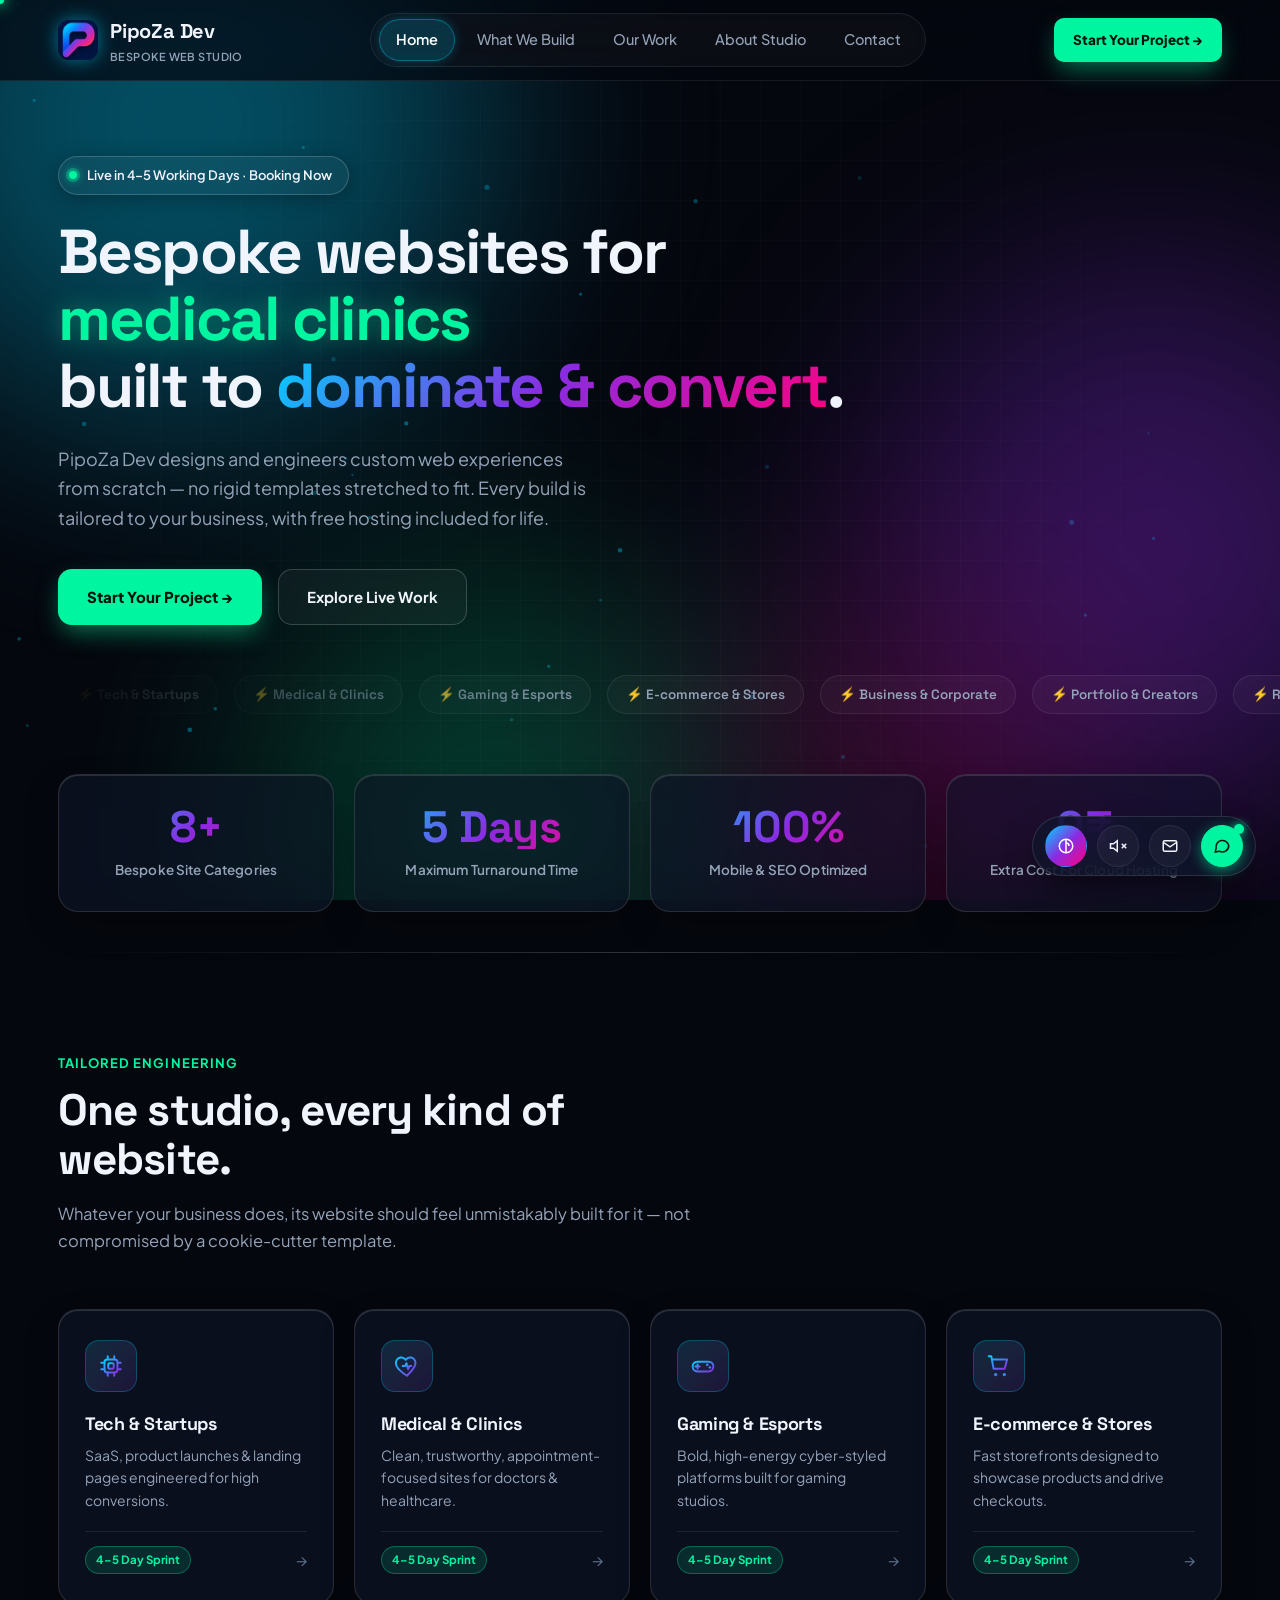
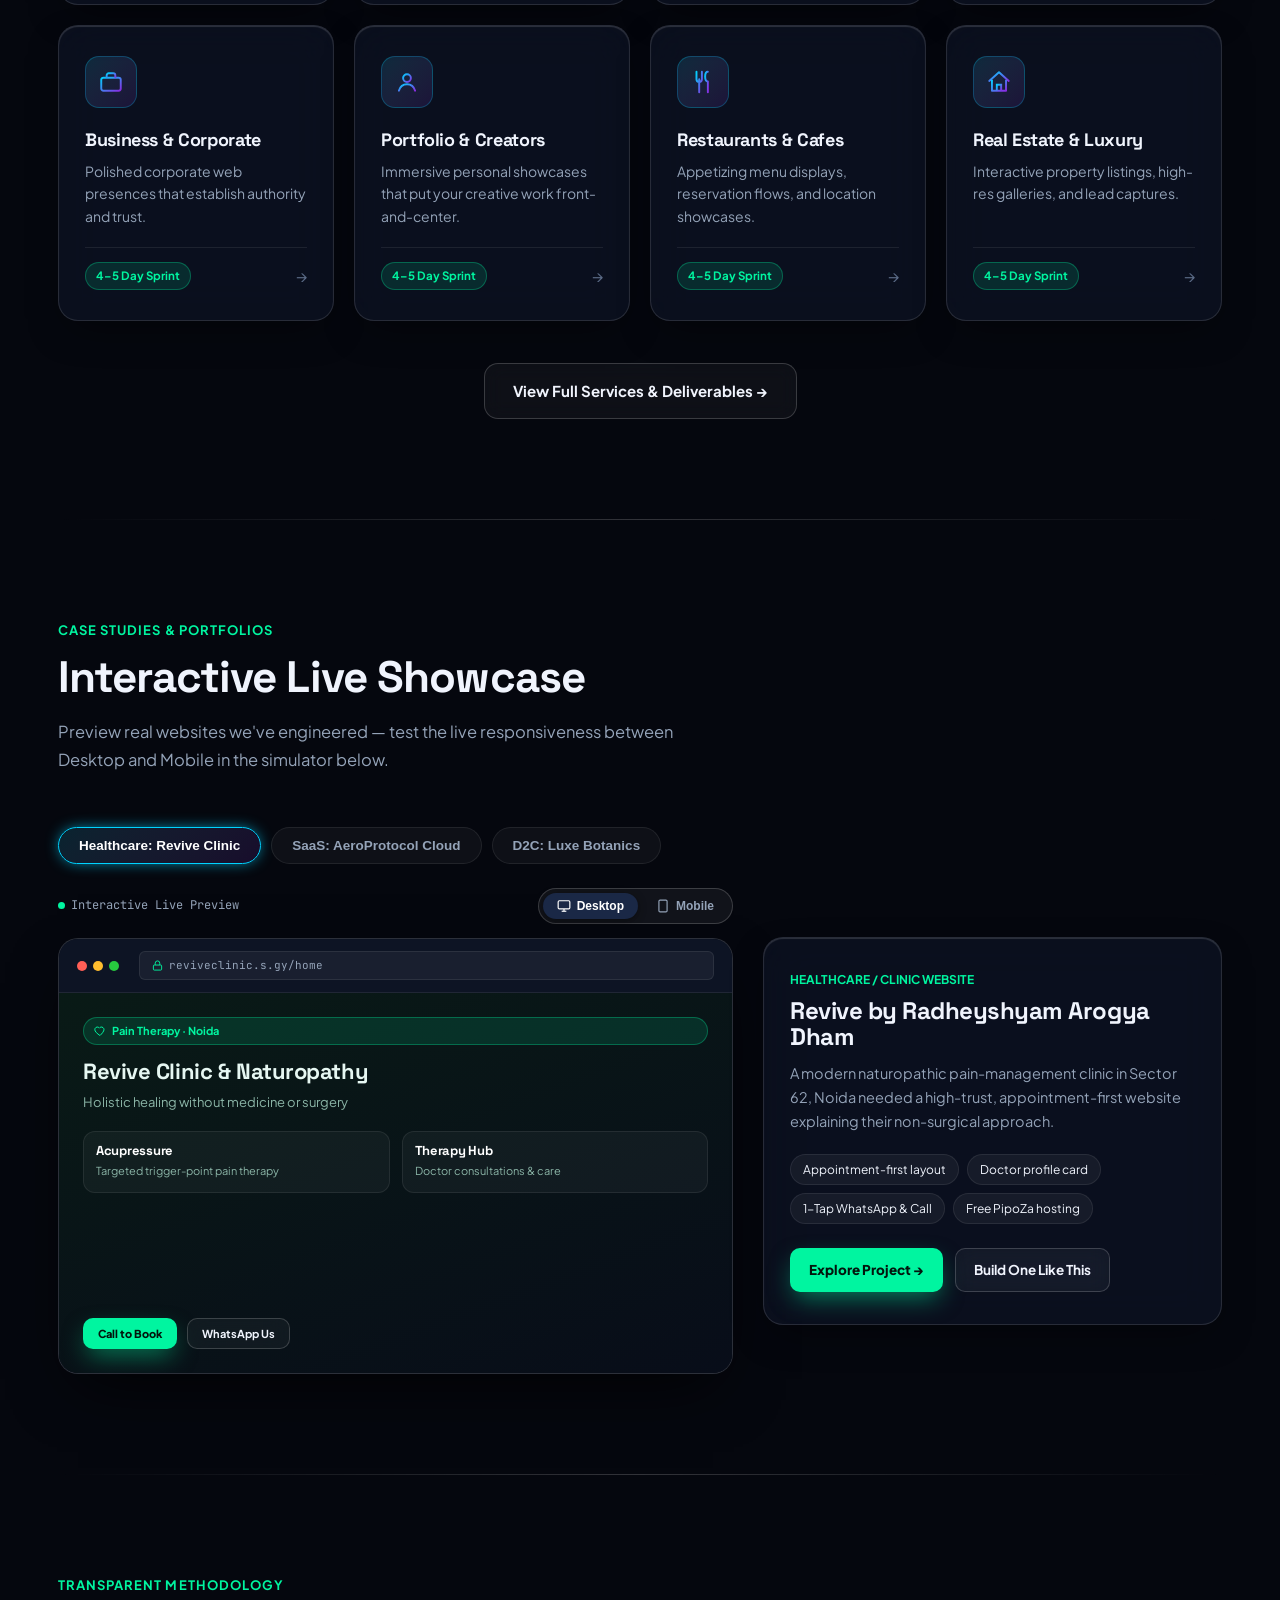
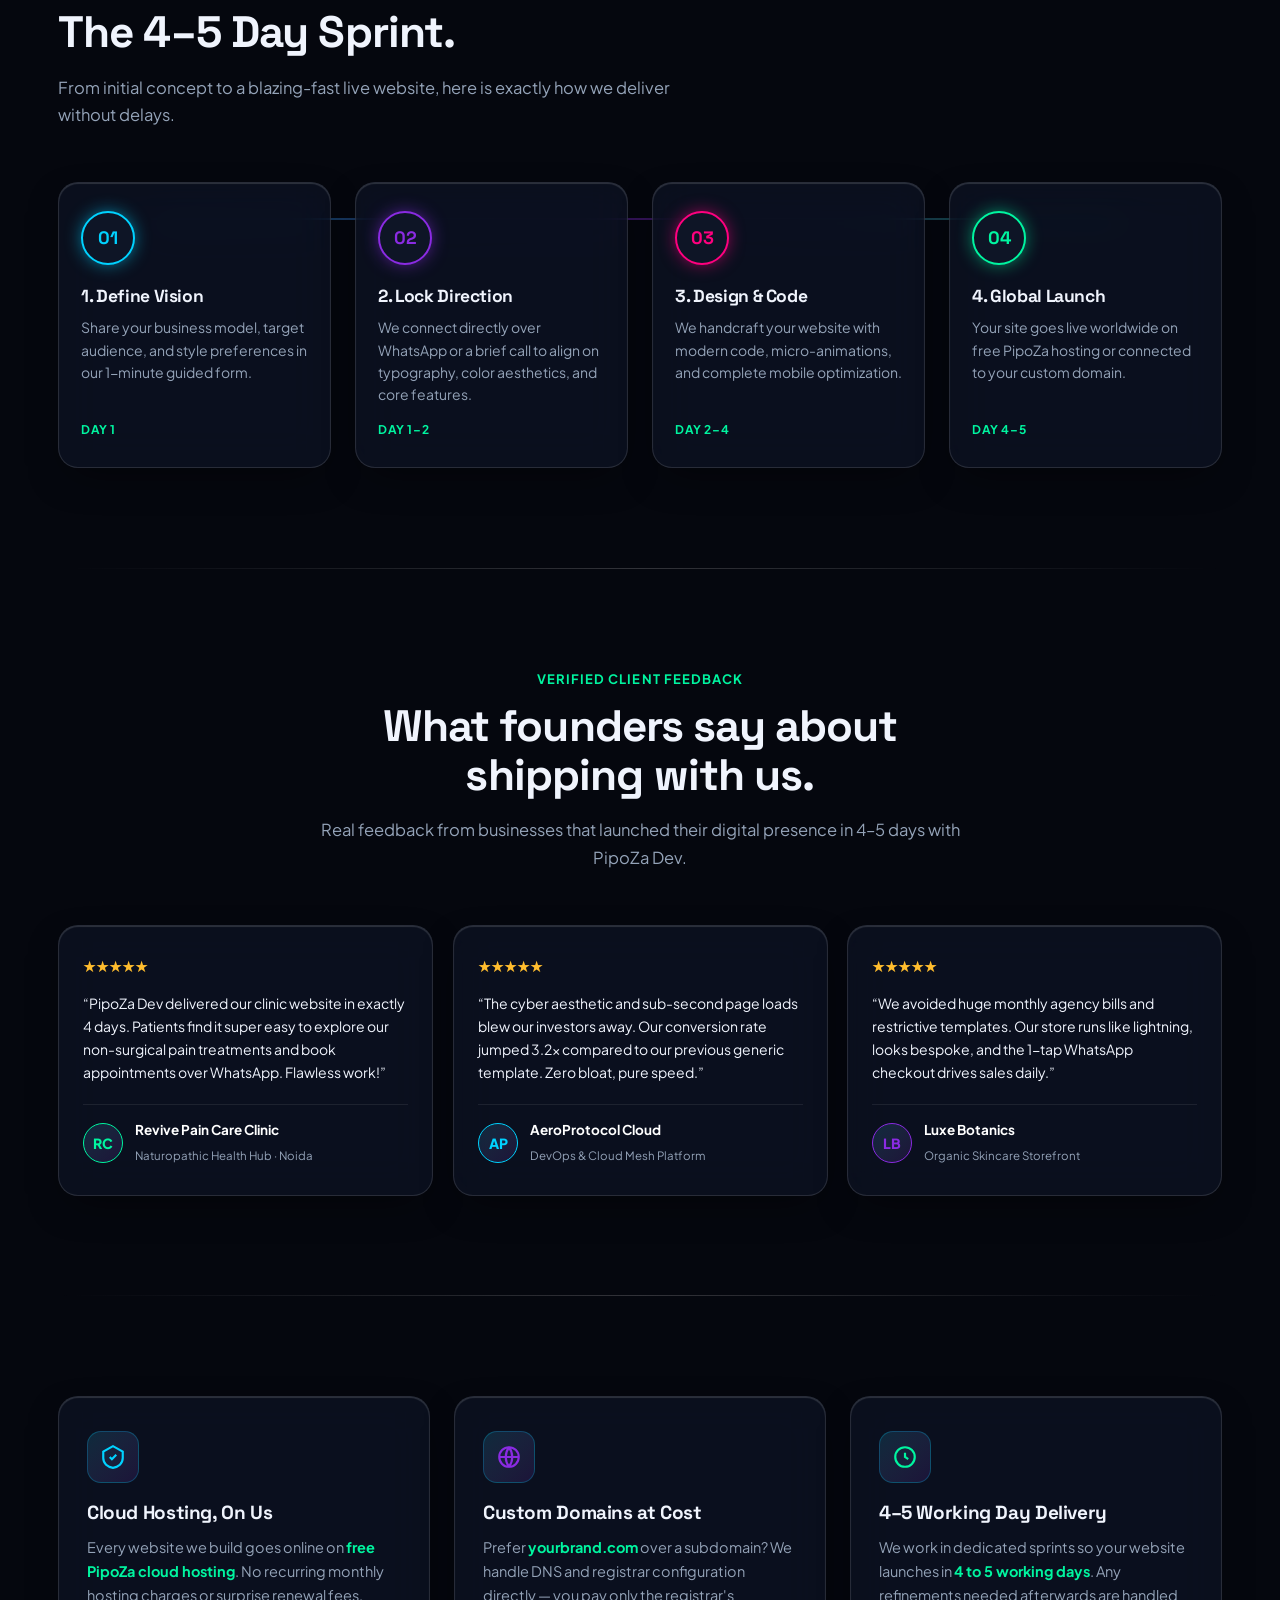
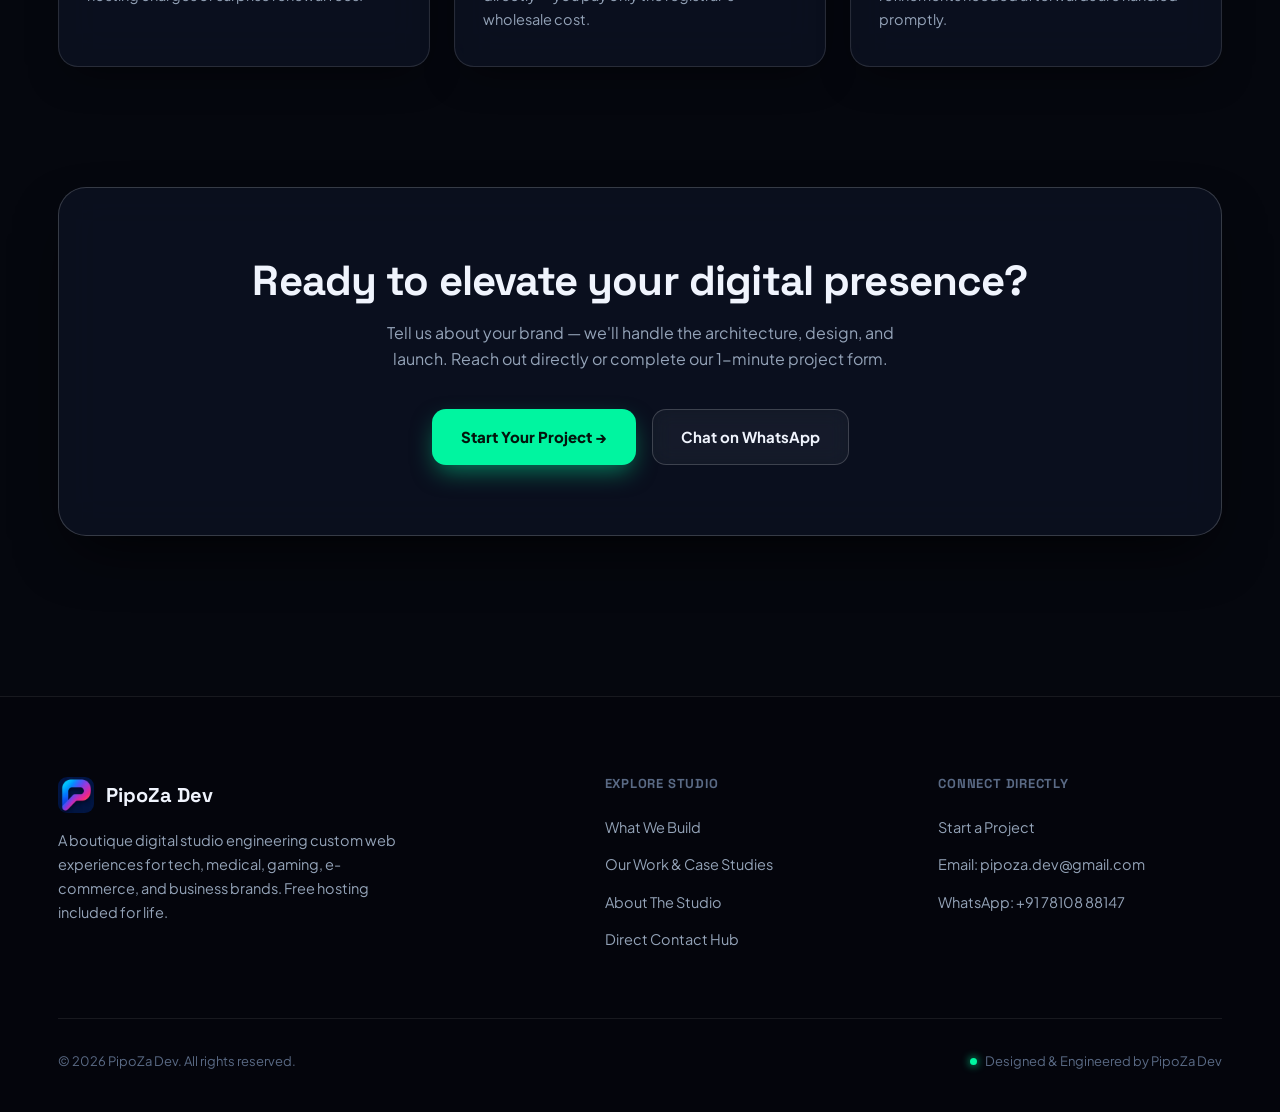
==== commit 7bf38539: "Add files via upload" ====
--- a/index.html
+++ b/index.html
@@ -1,344 +1,145 @@
 <!DOCTYPE html>
-<html lang="en">
+<html lang="en" data-palette="aurora">
 <head>
 <meta charset="UTF-8">
-<title>PipoZa Dev — Custom websites, built around your business</title>
+<title>PipoZa Dev — Bespoke Websites Engineered for High Growth</title>
 <meta name="viewport" content="width=device-width, initial-scale=1.0">
-<meta name="description" content="PipoZa Dev builds custom websites for tech, medical, gaming, e-commerce and business brands. Tell us about your business, we'll build the site.">
-<link rel="preconnect" href="https://fonts.googleapis.com">
-<link rel="preconnect" href="https://fonts.gstatic.com" crossorigin>
-<link href="https://fonts.googleapis.com/css2?family=Space+Grotesk:wght@400..700&family=Inter:wght@400;500;600;700;800&display=swap" rel="stylesheet">
-<style>
-  :root{
-    --bg:#060910;
-    --bg-soft:#0a0f1c;
-    --surface:#0d1526;
-    --surface-2:#111d34;
-    --border:rgba(255,255,255,0.09);
-    --border-strong:rgba(255,255,255,0.16);
-    --text:#eaf0fb;
-    --text-dim:#94a1b9;
-    --text-faint:#5c6982;
-    --blue:#3e8dff;
-    --purple:#9b5cff;
-    --green:#17e3a6;
-    --pink:#ff5fa2;
-    --grad-brand: linear-gradient(120deg, var(--blue) 0%, var(--purple) 55%, var(--pink) 100%);
-    --grad-brand-soft: linear-gradient(120deg, rgba(62,141,255,.16), rgba(155,92,255,.16));
-    --shadow-glow: 0 0 0 1px var(--border), 0 20px 60px -20px rgba(62,141,255,.25);
-    --radius-lg: 22px;
-    --radius-md: 14px;
-    --radius-sm: 9px;
-    --maxw: 1180px;
-  }
-  /* This is an intentionally dark, branded product — the palette holds under both
-     system schemes so the PipoZa identity (navy + blue/purple/green) stays consistent. */
-  @media (prefers-color-scheme: light){
-    :root:not([data-theme="light"]){ color-scheme: dark; }
-  }
-  :root[data-theme="light"]{ color-scheme: dark; }
-
-  *{ box-sizing:border-box; }
-  html{ scroll-behavior:smooth; }
-  body{
-    margin:0;
-    background:var(--bg);
-    color:var(--text);
-    font-family:'Inter',system-ui,-apple-system,sans-serif;
-    -webkit-font-smoothing:antialiased;
-    overflow-x:hidden;
-  }
-  ::selection{ background:var(--purple); color:#fff; }
-  img{ max-width:100%; display:block; }
-  a{ color:inherit; text-decoration:none; }
-  h1,h2,h3,h4{ font-family:'Space Grotesk',system-ui,sans-serif; margin:0; line-height:1.08; letter-spacing:-0.01em; }
-  p{ margin:0; }
-  ul{ margin:0; padding:0; list-style:none; }
-  button{ font-family:inherit; }
-  :focus-visible{ outline:2px solid var(--green); outline-offset:3px; border-radius:4px; }
-
-  .wrap{ max-width:var(--maxw); margin:0 auto; padding:0 28px; }
-  @media (max-width:640px){ .wrap{ padding:0 20px; } }
-
-  /* ---------- ambient background ---------- */
-  .ambient{ position:fixed; inset:0; z-index:0; pointer-events:none; overflow:hidden; }
-  .blob{ position:absolute; border-radius:50%; filter:blur(90px); opacity:.35; }
-  .blob-a{ width:520px; height:520px; background:var(--blue); top:-160px; left:-120px; animation:drift1 26s ease-in-out infinite; }
-  .blob-b{ width:480px; height:480px; background:var(--purple); top:30%; right:-180px; animation:drift2 30s ease-in-out infinite; }
-  .blob-c{ width:420px; height:420px; background:var(--green); bottom:-200px; left:20%; opacity:.18; animation:drift3 34s ease-in-out infinite; }
-  @keyframes drift1{ 0%,100%{ transform:translate(0,0) } 50%{ transform:translate(60px,80px) } }
-  @keyframes drift2{ 0%,100%{ transform:translate(0,0) } 50%{ transform:translate(-70px,50px) } }
-  @keyframes drift3{ 0%,100%{ transform:translate(0,0) } 50%{ transform:translate(40px,-60px) } }
-  @media (prefers-reduced-motion:reduce){ .blob{ animation:none !important; } }
-
-  /* ---------- nav ---------- */
-  header{ position:sticky; top:0; z-index:50; backdrop-filter:blur(14px); background:rgba(6,9,16,.72); border-bottom:1px solid var(--border); }
-  nav.wrap{ display:flex; align-items:center; justify-content:space-between; height:76px; }
-  .brand{ display:flex; align-items:center; gap:10px; font-family:'Space Grotesk'; font-weight:700; font-size:19px; }
-  .brand img{ width:36px; height:36px; border-radius:9px; }
-  .brand small{ display:block; font-family:'Inter'; font-weight:500; font-size:10.5px; letter-spacing:.02em; color:var(--text-dim); margin-top:1px; }
-  .nav-links{ display:flex; align-items:center; gap:34px; }
-  .nav-links a{ font-size:14.5px; color:var(--text-dim); transition:color .18s; }
-  .nav-links a:hover{ color:var(--text); }
-  .nav-cta{ display:flex; align-items:center; gap:14px; }
-  .menu-btn{ display:none; background:none; border:1px solid var(--border-strong); color:var(--text); width:40px; height:40px; border-radius:10px; cursor:pointer; }
-  @media (max-width:900px){
-    .nav-links{ display:none; }
-    .menu-btn{ display:block; }
-  }
-
-  /* ---------- buttons ---------- */
-  .btn{ display:inline-flex; align-items:center; justify-content:center; gap:8px; padding:13px 24px; border-radius:12px; font-weight:600; font-size:14.5px; cursor:pointer; border:1px solid transparent; transition:transform .16s ease, box-shadow .2s ease, background .2s, border-color .2s; white-space:nowrap; }
-  .btn:active{ transform:scale(.97); }
-  .btn-primary{ background:var(--green); color:#04140f; box-shadow:0 10px 30px -8px rgba(23,227,166,.55); }
-  .btn-primary:hover{ box-shadow:0 14px 36px -6px rgba(23,227,166,.7); transform:translateY(-1px); }
-  .btn-ghost{ background:rgba(255,255,255,.03); color:var(--text); border-color:var(--border-strong); }
-  .btn-ghost:hover{ background:rgba(255,255,255,.07); border-color:rgba(255,255,255,.3); }
-  .btn-grad{ background:var(--grad-brand); color:#fff; }
-  .btn-grad:hover{ transform:translateY(-1px); box-shadow:0 16px 34px -10px rgba(155,92,255,.55); }
-  .btn-sm{ padding:9px 16px; font-size:13.5px; border-radius:10px; }
-  .btn-wide{ width:100%; }
-  .btn[disabled]{ opacity:.4; cursor:not-allowed; pointer-events:none; }
-
-  section{ position:relative; z-index:1; }
-
-  /* ---------- hero ---------- */
-  .hero{ padding:76px 0 40px; }
-  .hero-grid{ display:grid; grid-template-columns:1.05fr .95fr; gap:40px; align-items:center; }
-  @media (max-width:980px){ .hero-grid{ grid-template-columns:1fr; } }
-  .hero-kicker{ display:inline-flex; align-items:center; gap:8px; font-size:13px; color:var(--text-dim); background:var(--surface); border:1px solid var(--border); padding:7px 14px 7px 8px; border-radius:99px; margin-bottom:22px; }
-  .hero-kicker .dot{ width:7px; height:7px; border-radius:50%; background:var(--green); box-shadow:0 0 0 3px rgba(23,227,166,.18); }
-  .hero h1{ font-size:clamp(34px,5vw,58px); font-weight:700; }
-  .hero h1 .g{ background:var(--grad-brand); -webkit-background-clip:text; background-clip:text; color:transparent; }
-  .hero p.lead{ margin-top:22px; font-size:17.5px; line-height:1.6; color:var(--text-dim); max-width:520px; }
-  .hero-actions{ display:flex; gap:14px; margin-top:34px; flex-wrap:wrap; }
-  .hero-ticker{ margin-top:52px; overflow:hidden; -webkit-mask-image:linear-gradient(90deg,transparent,#000 8%,#000 92%,transparent); mask-image:linear-gradient(90deg,transparent,#000 8%,#000 92%,transparent); }
-  .hero-ticker .track{ display:flex; gap:14px; width:max-content; animation:scroll-x 26s linear infinite; }
-  @keyframes scroll-x{ from{ transform:translateX(0);} to{ transform:translateX(-50%);} }
-  .hero-ticker span{ font-family:'Space Grotesk'; font-size:13.5px; color:var(--text-faint); border:1px solid var(--border); padding:8px 16px; border-radius:99px; white-space:nowrap; }
-  @media (prefers-reduced-motion:reduce){ .hero-ticker .track{ animation:none; } }
-
-  /* hero visual */
-  .hero-visual{ position:relative; height:460px; display:flex; align-items:center; justify-content:center; }
-  .orb{ position:relative; width:270px; height:270px; }
-  .orb-glow{ position:absolute; inset:-40px; border-radius:50%; background:var(--grad-brand); filter:blur(60px); opacity:.5; animation:pulseGlow 5s ease-in-out infinite; }
-  @keyframes pulseGlow{ 0%,100%{ opacity:.4; transform:scale(1);} 50%{ opacity:.65; transform:scale(1.06);} }
-  .orb-core{ position:absolute; inset:0; border-radius:36px; background:linear-gradient(160deg,#0d1526,#0a0f1c); border:1px solid var(--border-strong); display:flex; align-items:center; justify-content:center; box-shadow:var(--shadow-glow); animation:float 6s ease-in-out infinite; }
-  @keyframes float{ 0%,100%{ transform:translateY(0);} 50%{ transform:translateY(-14px);} }
-  .orb-core img{ width:64%; height:64%; object-fit:contain; filter:drop-shadow(0 10px 30px rgba(62,141,255,.35)); }
-  @media (prefers-reduced-motion:reduce){ .orb-glow,.orb-core{ animation:none; } }
-  .hero-visual svg.circuit{ position:absolute; inset:0; width:100%; height:100%; }
-  .circuit path{ fill:none; stroke:url(#circGrad); stroke-width:1.4; opacity:.55; }
-  .circuit circle.node{ fill:var(--bg-soft); stroke:url(#circGrad); stroke-width:1.4; }
-  .circuit circle.pulse{ fill:var(--green); filter:drop-shadow(0 0 6px var(--green)); }
-
-  /* ---------- section heads ---------- */
-  .section-head{ max-width:560px; margin-bottom:44px; }
-  .section-head h2{ font-size:clamp(26px,3.4vw,38px); font-weight:700; }
-  .section-head p{ margin-top:14px; color:var(--text-dim); font-size:15.5px; line-height:1.6; }
-  .section-pad{ padding:88px 0; }
-  .divider{ height:1px; background:linear-gradient(90deg,transparent,var(--border),transparent); }
-
-  /* ---------- what we build ---------- */
-  .cat-grid{ display:grid; grid-template-columns:repeat(4,1fr); gap:16px; }
-  @media (max-width:980px){ .cat-grid{ grid-template-columns:repeat(2,1fr);} }
-  @media (max-width:520px){ .cat-grid{ grid-template-columns:1fr; } }
-  .cat-card{ background:var(--surface); border:1px solid var(--border); border-radius:var(--radius-md); padding:24px; transition:transform .22s ease, border-color .22s ease, background .22s ease; position:relative; overflow:hidden; }
-  .cat-card:hover{ transform:translateY(-4px); border-color:rgba(255,255,255,.22); background:var(--surface-2); }
-  .cat-card .ic{ width:42px; height:42px; border-radius:11px; display:flex; align-items:center; justify-content:center; background:var(--grad-brand-soft); margin-bottom:16px; }
-  .cat-card .ic svg{ width:21px; height:21px; }
-  .cat-card h3{ font-size:16.5px; font-weight:600; font-family:'Inter'; }
-  .cat-card p{ margin-top:7px; font-size:13.5px; color:var(--text-dim); line-height:1.55; }
-
-  /* ---------- process ---------- */
-  .process{ display:grid; grid-template-columns:repeat(4,1fr); gap:0; position:relative; }
-  @media (max-width:900px){ .process{ grid-template-columns:1fr; gap:28px; } }
-  .process-line{ position:absolute; top:23px; left:6%; right:6%; height:2px; background:linear-gradient(90deg,var(--blue),var(--purple),var(--green)); opacity:.35; }
-  @media (max-width:900px){ .process-line{ display:none; } }
-  .p-step{ position:relative; padding-right:20px; }
-  .p-step .num{ width:46px; height:46px; border-radius:50%; background:var(--bg); border:1px solid var(--border-strong); display:flex; align-items:center; justify-content:center; font-family:'Space Grotesk'; font-weight:700; font-size:15px; position:relative; z-index:2; margin-bottom:20px; }
-  .p-step:nth-child(1) .num{ color:var(--blue); border-color:var(--blue); }
-  .p-step:nth-child(2) .num{ color:var(--purple); border-color:var(--purple); }
-  .p-step:nth-child(3) .num{ color:var(--pink); border-color:var(--pink); }
-  .p-step:nth-child(4) .num{ color:var(--green); border-color:var(--green); }
-  .p-step h3{ font-size:16.5px; font-weight:600; font-family:'Inter'; margin-bottom:8px; }
-  .p-step p{ font-size:13.8px; color:var(--text-dim); line-height:1.6; }
-
-  /* ---------- works of us ---------- */
-  .work-card{ display:grid; grid-template-columns:1.1fr 1fr; gap:0; background:var(--surface); border:1px solid var(--border); border-radius:var(--radius-lg); overflow:hidden; box-shadow:var(--shadow-glow); }
-  @media (max-width:860px){ .work-card{ grid-template-columns:1fr; } }
-  .work-preview{ background:linear-gradient(155deg,#0a1c18,#0a0f1c 60%); padding:34px; display:flex; align-items:center; justify-content:center; border-right:1px solid var(--border); }
-  @media (max-width:860px){ .work-preview{ border-right:none; border-bottom:1px solid var(--border); } }
-  .browser-mock{ width:100%; max-width:380px; background:#0d1a17; border:1px solid rgba(23,227,166,.25); border-radius:14px; overflow:hidden; box-shadow:0 30px 60px -20px rgba(0,0,0,.6); }
-  .browser-bar{ display:flex; align-items:center; gap:6px; padding:10px 14px; background:#0a1512; border-bottom:1px solid rgba(255,255,255,.06); }
-  .browser-bar span{ width:9px; height:9px; border-radius:50%; background:#2a3a35; }
-  .browser-bar .url{ margin-left:8px; font-size:10.5px; color:#5c8f80; font-family:monospace; }
-  .browser-body{ padding:22px 18px 26px; }
-  .bm-badge{ display:inline-block; font-size:10.5px; letter-spacing:.03em; color:var(--green); background:rgba(23,227,166,.1); border:1px solid rgba(23,227,166,.25); padding:4px 10px; border-radius:99px; margin-bottom:14px; }
-  .bm-title{ font-family:'Space Grotesk'; font-weight:700; font-size:19px; color:#eaf7f2; margin-bottom:6px; }
-  .bm-sub{ font-size:12px; color:#7fa598; margin-bottom:18px; }
-  .bm-lines{ display:flex; flex-direction:column; gap:8px; margin-bottom:16px; }
-  .bm-lines i{ display:block; height:8px; border-radius:5px; background:rgba(255,255,255,.08); }
-  .bm-btn{ display:inline-block; font-size:11.5px; padding:8px 14px; border-radius:8px; background:var(--green); color:#04140f; font-weight:700; }
-  .work-info{ padding:40px 38px; display:flex; flex-direction:column; justify-content:center; }
-  .work-info .tag{ font-size:12.5px; color:var(--green); font-weight:600; margin-bottom:10px; }
-  .work-info h3{ font-size:24px; font-weight:700; margin-bottom:14px; }
-  .work-info p{ color:var(--text-dim); font-size:14.5px; line-height:1.65; margin-bottom:22px; }
-  .work-info .feats{ display:flex; flex-wrap:wrap; gap:9px; margin-bottom:26px; }
-  .work-info .feats span{ font-size:12px; color:var(--text-dim); border:1px solid var(--border); padding:6px 11px; border-radius:99px; }
-
-  /* ---------- wizard ---------- */
-  .wizard-wrap{ background:linear-gradient(160deg,var(--surface),var(--bg-soft)); border:1px solid var(--border); border-radius:var(--radius-lg); padding:44px; box-shadow:var(--shadow-glow); }
-  @media (max-width:640px){ .wizard-wrap{ padding:26px 20px; } }
-  .progress{ display:flex; gap:8px; margin-bottom:8px; }
-  .progress i{ flex:1; height:4px; border-radius:99px; background:rgba(255,255,255,.08); overflow:hidden; position:relative; }
-  .progress i b{ position:absolute; inset:0; background:var(--grad-brand); transform:scaleX(0); transform-origin:left; transition:transform .5s cubic-bezier(.65,0,.35,1); }
-  .progress i.done b, .progress i.active b{ transform:scaleX(1); }
-  .step-meta{ display:flex; justify-content:space-between; align-items:baseline; margin:16px 0 32px; }
-  .step-meta .cur{ font-size:13px; color:var(--text-dim); }
-  .step-meta .cur b{ color:var(--text); }
-  .step-title{ font-size:22px; font-weight:700; font-family:'Space Grotesk'; margin-bottom:6px; }
-  .step-sub{ font-size:13.8px; color:var(--text-dim); margin-bottom:28px; }
-
-  .step-panel{ display:none; animation:panelIn .4s ease; }
-  .step-panel.active{ display:block; }
-  @keyframes panelIn{ from{ opacity:0; transform:translateY(8px);} to{ opacity:1; transform:translateY(0);} }
-
-  .type-grid{ display:grid; grid-template-columns:repeat(4,1fr); gap:12px; }
-  @media (max-width:760px){ .type-grid{ grid-template-columns:repeat(2,1fr);} }
-  .type-opt{ cursor:pointer; background:rgba(255,255,255,.02); border:1px solid var(--border); border-radius:var(--radius-sm); padding:18px 14px; text-align:center; transition:.2s; }
-  .type-opt:hover{ border-color:rgba(255,255,255,.3); }
-  .type-opt.sel{ border-color:var(--green); background:rgba(23,227,166,.08); box-shadow:0 0 0 1px var(--green) inset; }
-  .type-opt svg{ width:24px; height:24px; margin:0 auto 10px; display:block; }
-  .type-opt span{ font-size:13px; font-weight:600; }
-
-  .field{ margin-bottom:20px; }
-  .field label{ display:block; font-size:13px; font-weight:600; color:var(--text-dim); margin-bottom:8px; }
-  .field label .opt{ font-weight:400; color:var(--text-faint); }
-  .field input, .field textarea, .field select{
-    width:100%; background:rgba(255,255,255,.03); border:1px solid var(--border-strong); color:var(--text);
-    padding:13px 14px; border-radius:10px; font-size:14.5px; font-family:inherit; transition:border-color .2s, background .2s;
-  }
-  .field input:focus, .field textarea:focus, .field select:focus{ border-color:var(--green); background:rgba(255,255,255,.05); outline:none; }
-  .field textarea{ resize:vertical; min-height:110px; line-height:1.5; }
-  .row2{ display:grid; grid-template-columns:1fr 1fr; gap:16px; }
-  @media (max-width:600px){ .row2{ grid-template-columns:1fr; } }
-  .budget-grid{ display:grid; grid-template-columns:repeat(5,1fr); gap:10px; }
-  @media (max-width:700px){ .budget-grid{ grid-template-columns:repeat(2,1fr);} }
-  .budget-opt{ cursor:pointer; text-align:center; padding:12px 6px; border:1px solid var(--border); border-radius:10px; font-size:12.5px; font-weight:600; transition:.2s; }
-  .budget-opt:hover{ border-color:rgba(255,255,255,.3); }
-  .budget-opt.sel{ border-color:var(--purple); background:rgba(155,92,255,.12); }
-
-  .review-box{ background:rgba(255,255,255,.02); border:1px solid var(--border); border-radius:var(--radius-md); padding:24px; margin-bottom:26px; }
-  .review-row{ display:flex; justify-content:space-between; gap:20px; padding:10px 0; border-bottom:1px dashed var(--border); font-size:14px; }
-  .review-row:last-child{ border-bottom:none; }
-  .review-row .k{ color:var(--text-dim); flex-shrink:0; }
-  .review-row .v{ text-align:right; color:var(--text); font-weight:500; }
-
-  .wiz-nav{ display:flex; justify-content:space-between; align-items:center; margin-top:8px; gap:12px; }
-  .send-row{ display:flex; gap:12px; flex-wrap:wrap; }
-  .note-box{ display:flex; gap:10px; align-items:flex-start; background:rgba(62,141,255,.08); border:1px solid rgba(62,141,255,.25); padding:14px 16px; border-radius:12px; font-size:13px; color:var(--text-dim); margin-top:22px; }
-  .note-box svg{ width:17px; height:17px; flex-shrink:0; margin-top:1px; color:var(--blue); }
-
-  /* ---------- footer ---------- */
-  footer{ padding:64px 0 34px; border-top:1px solid var(--border); margin-top:40px; }
-  .foot-grid{ display:grid; grid-template-columns:1.3fr .8fr .8fr; gap:40px; margin-bottom:50px; }
-  @media (max-width:760px){ .foot-grid{ grid-template-columns:1fr; gap:32px; } }
-  .foot-brand{ display:flex; align-items:center; gap:10px; font-family:'Space Grotesk'; font-weight:700; font-size:18px; margin-bottom:14px; }
-  .foot-brand img{ width:32px; height:32px; border-radius:8px; }
-  footer p.desc{ color:var(--text-dim); font-size:13.8px; max-width:320px; line-height:1.6; }
-  footer h4{ font-size:12.5px; letter-spacing:.02em; color:var(--text-faint); margin-bottom:16px; font-family:'Inter'; font-weight:600; text-transform:uppercase; }
-  footer .flinks a{ display:block; font-size:14px; color:var(--text-dim); padding:6px 0; transition:color .15s; }
-  footer .flinks a:hover{ color:var(--text); }
-  .foot-bottom{ display:flex; justify-content:space-between; align-items:center; padding-top:28px; border-top:1px solid var(--border); font-size:12.5px; color:var(--text-faint); flex-wrap:wrap; gap:12px; }
-  .foot-bottom .made{ display:flex; align-items:center; gap:6px; }
-  .foot-bottom .dot{ width:6px; height:6px; border-radius:50%; background:var(--green); }
-
-  .toast{ position:fixed; left:50%; bottom:28px; transform:translateX(-50%) translateY(20px); background:var(--surface-2); border:1px solid var(--border-strong); color:var(--text); padding:13px 22px; border-radius:12px; font-size:13.5px; box-shadow:0 20px 40px -10px rgba(0,0,0,.5); opacity:0; pointer-events:none; transition:.3s ease; z-index:200; display:flex; align-items:center; gap:9px; }
-  .toast.show{ opacity:1; transform:translateX(-50%) translateY(0); }
-  .toast .dot{ width:7px; height:7px; border-radius:50%; background:var(--green); }
-</style>
+<meta name="description" content="PipoZa Dev crafts high-performance, bespoke websites for tech startups, clinics, gaming brands, e-commerce & businesses. Live in 4–5 working days with free hosting included.">
+<link rel="icon" href="PipoZa_Logo.png">
+<link rel="stylesheet" href="style.css">
 </head>
-<body data-theme="dark">
-
+<body>
+
+<canvas id="bgCanvas"></canvas>
+<div class="cyber-grid"></div>
 <div class="ambient">
   <div class="blob blob-a"></div>
   <div class="blob blob-b"></div>
   <div class="blob blob-c"></div>
+  <div class="blob blob-d"></div>
 </div>
 
 <header>
   <nav class="wrap">
-    <a href="#top" class="brand">
-      <img src="PipoZa_Logo.png" alt="PipoZa Dev logo">
-      <span>PipoZa Dev<small>Custom web studio</small></span>
+    <a href="index.html" class="brand">
+      <div class="brand-logo-wrap">
+        <img src="PipoZa_Logo.png" alt="PipoZa Dev Logo">
+      </div>
+      <span>
+        PipoZa Dev
+        <small>Bespoke Web Studio</small>
+      </span>
     </a>
     <div class="nav-links">
-      <a href="#build">What we build</a>
-      <a href="#process">Process</a>
-      <a href="#work">Our work</a>
-      <a href="#start">Start a project</a>
+      <a href="index.html" data-nav="index.html">Home</a>
+      <a href="services.html" data-nav="services.html">What We Build</a>
+      <a href="work.html" data-nav="work.html">Our Work</a>
+      <a href="about.html" data-nav="about.html">About Studio</a>
+      <a href="contact.html" data-nav="contact.html">Contact</a>
     </div>
     <div class="nav-cta">
-      <a href="#start" class="btn btn-primary btn-sm">Start your project</a>
-      <button class="menu-btn" id="menuBtn" aria-label="Menu">
+      <a href="start.html" class="btn btn-primary btn-sm">Start Your Project →</a>
+      <button class="menu-btn" id="menuBtn" aria-label="Toggle Navigation Menu">
         <svg viewBox="0 0 24 24" fill="none" stroke="currentColor" stroke-width="2"><path d="M3 6h18M3 12h18M3 18h18"/></svg>
       </button>
     </div>
   </nav>
+
+  <div class="mobile-nav" id="mobileNav">
+    <a href="index.html" class="m-link active" data-nav="index.html">Home <span>→</span></a>
+    <a href="services.html" class="m-link" data-nav="services.html">What We Build <span>→</span></a>
+    <a href="work.html" class="m-link" data-nav="work.html">Our Work <span>→</span></a>
+    <a href="about.html" class="m-link" data-nav="about.html">About Studio <span>→</span></a>
+    <a href="contact.html" class="m-link" data-nav="contact.html">Contact <span>→</span></a>
+    <div class="mn-cta">
+      <a href="start.html" class="btn btn-primary btn-wide">Start Your Project Now</a>
+      <a href="https://wa.me/917810888147" target="_blank" rel="noopener" class="btn btn-ghost btn-wide" data-wa-link>Chat on WhatsApp</a>
+    </div>
+  </div>
 </header>
 
 <main id="top">
 
-  <!-- ================= HERO ================= -->
+  <!-- ================= HERO SECTION ================= -->
   <section class="hero">
     <div class="wrap hero-grid">
       <div>
-        <div class="hero-kicker"><span class="dot"></span> Now booking new builds for October</div>
-        <h1>Your business needs<br>a website that <span class="g">actually works</span> for it.</h1>
-        <p class="lead">PipoZa Dev designs and builds custom websites — for tech startups, clinics, gaming brands, shops and everything between. Tell us about your business, we handle the rest.</p>
+        <div class="eyebrow-badge">
+          <span class="dot"></span>
+          <span>Live in 4–5 Working Days · Booking Now</span>
+        </div>
+        <h1>
+          Bespoke websites for<br>
+          <span class="rotator" id="rotator"><span>tech startups</span></span><br>
+          built to <span class="g">dominate & convert</span>.
+        </h1>
+        <p class="lead">
+          PipoZa Dev designs and engineers custom web experiences from scratch — no rigid templates stretched to fit. Every build is tailored to your business, with free hosting included for life.
+        </p>
         <div class="hero-actions">
-          <a href="#start" class="btn btn-primary">Start your project</a>
-          <a href="#work" class="btn btn-ghost">See our work</a>
+          <a href="start.html" class="btn btn-primary">Start Your Project →</a>
+          <a href="work.html" class="btn btn-ghost">Explore Live Work</a>
         </div>
         <div class="hero-ticker">
           <div class="track" id="tickerTrack"></div>
         </div>
       </div>
 
+      <!-- Holographic Interactive 3D Visual -->
       <div class="hero-visual">
+        <div class="float-tags">
+          <div class="f-tag t1 glass"><svg viewBox="0 0 24 24" fill="none" stroke="currentColor" stroke-width="2" style="color:var(--go);"><polyline points="20 6 9 17 4 12"/></svg> Free Lifetime Hosting</div>
+          <div class="f-tag t2 glass"><svg viewBox="0 0 24 24" fill="none" stroke="currentColor" stroke-width="2" style="color:var(--c1);"><rect x="3" y="4" width="18" height="14" rx="2"/><path d="M8 21h8M12 18v3"/></svg> 100% Mobile-First</div>
+          <div class="f-tag t3 glass"><svg viewBox="0 0 24 24" fill="none" stroke="currentColor" stroke-width="2" style="color:var(--c2);"><polygon points="12 2 15.09 8.26 22 9.27 17 14.14 18.18 21.02 12 17.77 5.82 21.02 7 14.14 2 9.27 8.91 8.26 12 2"/></svg> 0₹ Hidden Fees</div>
+          <div class="f-tag t4 glass"><svg viewBox="0 0 24 24" fill="none" stroke="currentColor" stroke-width="2" style="color:var(--c3);"><circle cx="12" cy="12" r="10"/><polyline points="12 6 12 12 16 14"/></svg> 4–5 Day Turnaround</div>
+        </div>
+
         <svg class="circuit" viewBox="0 0 400 400" preserveAspectRatio="xMidYMid meet">
-          <defs>
-            <linearGradient id="circGrad" x1="0" y1="0" x2="1" y2="1">
-              <stop offset="0%" stop-color="#3e8dff"/>
-              <stop offset="55%" stop-color="#9b5cff"/>
-              <stop offset="100%" stop-color="#17e3a6"/>
-            </linearGradient>
-          </defs>
-          <path id="c1" d="M40 80 L150 80 L150 150 L200 150"/>
-          <path id="c2" d="M360 60 L260 60 L260 130 L200 160"/>
-          <path id="c3" d="M50 320 L140 320 L140 250 L200 230"/>
-          <path id="c4" d="M355 330 L255 330 L255 260 L200 235"/>
-          <path d="M200 40 L200 120"/>
-          <path d="M200 280 L200 360"/>
-          <circle class="node" cx="40" cy="80" r="4"/>
-          <circle class="node" cx="150" cy="80" r="3.4"/>
-          <circle class="node" cx="360" cy="60" r="4"/>
-          <circle class="node" cx="260" cy="60" r="3.4"/>
-          <circle class="node" cx="50" cy="320" r="4"/>
-          <circle class="node" cx="140" cy="320" r="3.4"/>
-          <circle class="node" cx="355" cy="330" r="4"/>
-          <circle class="node" cx="255" cy="330" r="3.4"/>
-          <circle class="node" cx="200" cy="40" r="4"/>
-          <circle class="node" cx="200" cy="360" r="4"/>
-          <circle class="pulse" r="3.2"><animateMotion dur="3.4s" repeatCount="indefinite" begin="0s"><mpath href="#c1"/></animateMotion></circle>
-          <circle class="pulse" r="3.2"><animateMotion dur="4.1s" repeatCount="indefinite" begin="1.1s"><mpath href="#c2"/></animateMotion></circle>
-          <circle class="pulse" r="3.2"><animateMotion dur="3.8s" repeatCount="indefinite" begin=".6s"><mpath href="#c3"/></animateMotion></circle>
-          <circle class="pulse" r="3.2"><animateMotion dur="4.4s" repeatCount="indefinite" begin="1.8s"><mpath href="#c4"/></animateMotion></circle>
+          <path id="c1p" d="M40 80 L150 80 L150 150 L200 150"/>
+          <path id="c2p" d="M360 60 L260 60 L260 130 L200 160"/>
+          <path id="c3p" d="M50 320 L140 320 L140 250 L200 230"/>
+          <path id="c4p" d="M355 330 L255 330 L255 260 L200 235"/>
+          <path d="M200 40 L200 120"/><path d="M200 280 L200 360"/>
+          <circle class="node" cx="40" cy="80" r="4.5"/><circle class="node" cx="150" cy="80" r="3.5"/>
+          <circle class="node" cx="360" cy="60" r="4.5"/><circle class="node" cx="260" cy="60" r="3.5"/>
+          <circle class="node" cx="50" cy="320" r="4.5"/><circle class="node" cx="140" cy="320" r="3.5"/>
+          <circle class="node" cx="355" cy="330" r="4.5"/><circle class="node" cx="255" cy="330" r="3.5"/>
+          <circle class="node" cx="200" cy="40" r="4.5"/><circle class="node" cx="200" cy="360" r="4.5"/>
+          <circle class="pulse" r="3.6"><animateMotion dur="3.2s" repeatCount="indefinite" begin="0s"><mpath href="#c1p"/></animateMotion></circle>
+          <circle class="pulse" r="3.6"><animateMotion dur="3.9s" repeatCount="indefinite" begin="1s"><mpath href="#c2p"/></animateMotion></circle>
+          <circle class="pulse" r="3.6"><animateMotion dur="3.6s" repeatCount="indefinite" begin="0.5s"><mpath href="#c3p"/></animateMotion></circle>
+          <circle class="pulse" r="3.6"><animateMotion dur="4.2s" repeatCount="indefinite" begin="1.6s"><mpath href="#c4p"/></animateMotion></circle>
         </svg>
+
         <div class="orb">
           <div class="orb-glow"></div>
-          <div class="orb-core"><img src="{{LOGO_SRC}}" alt="PipoZa Dev"></div>
+          <div class="orb-ring"></div>
+          <div class="orb-ring-2"></div>
+          <div class="orb-core" title="PipoZa Dev Core">
+            <img src="PipoZa_Logo.png" alt="PipoZa Dev Logo Emblem">
+          </div>
+        </div>
+      </div>
+    </div>
+
+    <!-- Live Performance Stats -->
+    <div class="wrap">
+      <div class="stats">
+        <div class="stat glass reveal tilt-card" data-count="8" data-suffix="+">
+          <div class="num">0</div>
+          <div class="lbl">Bespoke Site Categories</div>
+        </div>
+        <div class="stat glass reveal tilt-card" data-count="5" data-suffix=" Days">
+          <div class="num">0</div>
+          <div class="lbl">Maximum Turnaround Time</div>
+        </div>
+        <div class="stat glass reveal tilt-card" data-count="100" data-suffix="%">
+          <div class="num">0</div>
+          <div class="lbl">Mobile & SEO Optimized</div>
+        </div>
+        <div class="stat glass reveal tilt-card" data-count="0" data-suffix="₹">
+          <div class="num">0</div>
+          <div class="lbl">Extra Cost For Cloud Hosting</div>
         </div>
       </div>
     </div>
@@ -347,192 +148,167 @@
   <div class="wrap"><div class="divider"></div></div>
 
   <!-- ================= WHAT WE BUILD ================= -->
-  <section class="section-pad" id="build">
-    <div class="wrap">
-      <div class="section-head">
-        <h2>One studio, every kind of site.</h2>
-        <p>Whatever your business does, the website should feel built for it — not stretched from a generic template.</p>
+  <section class="section-pad">
+    <div class="wrap">
+      <div class="section-head reveal">
+        <span class="kicker">Tailored Engineering</span>
+        <h2>One studio, every kind of website.</h2>
+        <p>Whatever your business does, its website should feel unmistakably built for it — not compromised by a cookie-cutter template.</p>
       </div>
       <div class="cat-grid" id="catGrid"></div>
-    </div>
-  </section>
-
-  <!-- ================= PROCESS ================= -->
-  <section class="section-pad" id="process" style="padding-top:0;">
-    <div class="wrap">
-      <div class="section-head">
-        <h2>How a project comes together.</h2>
-        <p>Four straightforward steps, from a rough idea to a live website.</p>
+      <div style="text-align:center; margin-top:42px;">
+        <a href="services.html" class="btn btn-ghost">View Full Services & Deliverables →</a>
+      </div>
+    </div>
+  </section>
+
+  <div class="wrap"><div class="divider"></div></div>
+
+  <!-- ================= INTERACTIVE WORKS SHOWCASE ================= -->
+  <section class="section-pad">
+    <div class="wrap">
+      <div class="section-head reveal">
+        <span class="kicker">Case Studies & Portfolios</span>
+        <h2>Interactive Live Showcase</h2>
+        <p>Preview real websites we've engineered — test the live responsiveness between Desktop and Mobile in the simulator below.</p>
+      </div>
+      <div id="worksShowcase"></div>
+    </div>
+  </section>
+
+  <div class="wrap"><div class="divider"></div></div>
+
+  <!-- ================= THE 4-5 DAY SPRINT PROCESS ================= -->
+  <section class="section-pad">
+    <div class="wrap">
+      <div class="section-head reveal">
+        <span class="kicker">Transparent Methodology</span>
+        <h2>The 4–5 Day Sprint.</h2>
+        <p>From initial concept to a blazing-fast live website, here is exactly how we deliver without delays.</p>
       </div>
       <div class="process">
         <div class="process-line"></div>
-        <div class="p-step">
-          <div class="num">1</div>
-          <h3>Tell us what you're building</h3>
-          <p>Pick a category and describe your business in your own words — as little or as much as you want to share.</p>
-        </div>
-        <div class="p-step">
-          <div class="num">2</div>
-          <h3>Send your details</h3>
-          <p>Add your contact info and a rough budget, and send it over by email or WhatsApp in one tap.</p>
-        </div>
-        <div class="p-step">
-          <div class="num">3</div>
-          <h3>We design & build</h3>
-          <p>We get in touch to lock the direction, then design and build your site with regular check-ins.</p>
-        </div>
-        <div class="p-step">
-          <div class="num">4</div>
-          <h3>Launch</h3>
-          <p>Once you're happy, your site goes live — fast, responsive, and ready for real customers.</p>
-        </div>
-      </div>
-    </div>
-  </section>
-
-  <div class="wrap"><div class="divider"></div></div>
-
-  <!-- ================= WORKS OF US ================= -->
-  <section class="section-pad" id="work">
-    <div class="wrap">
-      <div class="section-head">
-        <h2>Works of us.</h2>
-        <p>A recent build — a real clinic, given a website that matches how they actually want to be found.</p>
-      </div>
-
-      <div class="work-card">
-        <div class="work-preview">
-          <div class="browser-mock">
-            <div class="browser-bar">
-              <span></span><span></span><span></span>
-              <div class="url">reviveclinic.s.gy/home</div>
+        <div class="p-step glass reveal tilt-card">
+          <div class="num-wrap">01</div>
+          <h3>1. Define Vision</h3>
+          <p>Share your business model, target audience, and style preferences in our 1-minute guided form.</p>
+          <span class="step-time">Day 1</span>
+        </div>
+        <div class="p-step glass reveal tilt-card">
+          <div class="num-wrap">02</div>
+          <h3>2. Lock Direction</h3>
+          <p>We connect directly over WhatsApp or a brief call to align on typography, color aesthetics, and core features.</p>
+          <span class="step-time">Day 1–2</span>
+        </div>
+        <div class="p-step glass reveal tilt-card">
+          <div class="num-wrap">03</div>
+          <h3>3. Design & Code</h3>
+          <p>We handcraft your website with modern code, micro-animations, and complete mobile optimization.</p>
+          <span class="step-time">Day 2–4</span>
+        </div>
+        <div class="p-step glass reveal tilt-card">
+          <div class="num-wrap">04</div>
+          <h3>4. Global Launch</h3>
+          <p>Your site goes live worldwide on free PipoZa hosting or connected to your custom domain.</p>
+          <span class="step-time">Day 4–5</span>
+        </div>
+      </div>
+    </div>
+  </section>
+
+  <div class="wrap"><div class="divider"></div></div>
+
+  <!-- ================= CLIENT TESTIMONIALS ================= -->
+  <section class="section-pad">
+    <div class="wrap">
+      <div class="section-head center reveal">
+        <span class="kicker">Verified Client Feedback</span>
+        <h2>What founders say about shipping with us.</h2>
+        <p>Real feedback from businesses that launched their digital presence in 4–5 days with PipoZa Dev.</p>
+      </div>
+      <div class="testimonial-grid">
+        <div class="testimonial-card glass reveal tilt-card">
+          <div class="test-stars">★★★★★</div>
+          <p class="test-quote">“PipoZa Dev delivered our clinic website in exactly 4 days. Patients find it super easy to explore our non-surgical pain treatments and book appointments over WhatsApp. Flawless work!”</p>
+          <div class="test-author">
+            <div class="test-avatar" style="border-color:var(--go); color:var(--go);">RC</div>
+            <div class="test-meta">
+              <strong>Revive Pain Care Clinic</strong>
+              <small>Naturopathic Health Hub · Noida</small>
             </div>
-            <div class="browser-body">
-              <div class="bm-badge">Non-medicinal therapy · Noida</div>
-              <div class="bm-title">Revive by Radheyshyam<br>Arogya Dham</div>
-              <div class="bm-sub">Acupressure & naturopathic pain therapy</div>
-              <div class="bm-lines">
-                <i style="width:88%"></i>
-                <i style="width:64%"></i>
-                <i style="width:74%"></i>
-              </div>
-              <span class="bm-btn">Call to book →</span>
+          </div>
+        </div>
+
+        <div class="testimonial-card glass reveal tilt-card">
+          <div class="test-stars">★★★★★</div>
+          <p class="test-quote">“The cyber aesthetic and sub-second page loads blew our investors away. Our conversion rate jumped 3.2x compared to our previous generic template. Zero bloat, pure speed.”</p>
+          <div class="test-author">
+            <div class="test-avatar" style="border-color:var(--c1); color:var(--c1);">AP</div>
+            <div class="test-meta">
+              <strong>AeroProtocol Cloud</strong>
+              <small>DevOps & Cloud Mesh Platform</small>
             </div>
           </div>
         </div>
-        <div class="work-info">
-          <div class="tag">Healthcare / Clinic website</div>
-          <h3>Revive Clinic</h3>
-          <p>A pain-management clinic in Sector 62, Noida needed a site that explained their non-medicinal, non-surgical approach clearly and made it easy to call or book — without looking like a generic hospital template.</p>
-          <div class="feats">
-            <span>Appointment-first layout</span>
-            <span>Doctor profile</span>
-            <span>Mobile-first</span>
-            <span>Click-to-call & WhatsApp</span>
-          </div>
-          <a href="https://reviveclinic.s.gy/home" target="_blank" rel="noopener" class="btn btn-grad btn-sm">Visit the live site</a>
-        </div>
-      </div>
-    </div>
-  </section>
-
-  <!-- ================= ORDER WIZARD ================= -->
-  <section class="section-pad" id="start">
-    <div class="wrap">
-      <div class="section-head">
-        <h2>Start your project.</h2>
-        <p>No long forms — just the essentials. Fill in what you know, skip the rest, and send it over.</p>
-      </div>
-
-      <div class="wizard-wrap">
-
-        <div class="progress">
-          <i class="active" data-i="1"><b></b></i>
-          <i data-i="2"><b></b></i>
-          <i data-i="3"><b></b></i>
-          <i data-i="4"><b></b></i>
-        </div>
-        <div class="step-meta">
-          <span class="cur">Step <b id="stepNum">1</b> of 4</span>
-          <span class="cur" id="stepLabel">What you're building</span>
-        </div>
-
-        <!-- STEP 1 -->
-        <div class="step-panel active" data-step="1">
-          <div class="step-title">What kind of website is this?</div>
-          <div class="step-sub">Pick the closest fit — we'll shape the build around it.</div>
-          <div class="type-grid" id="typeGrid"></div>
-          <div class="field" id="otherTypeField" style="display:none; margin-top:18px;">
-            <label>What kind, exactly? <span class="opt">(optional)</span></label>
-            <input type="text" id="otherType" placeholder="e.g. Real estate listings, event booking, NGO...">
-          </div>
-        </div>
-
-        <!-- STEP 2 -->
-        <div class="step-panel" data-step="2">
-          <div class="step-title">Tell us about the business</div>
-          <div class="step-sub">Everything here is optional — share whatever's easiest.</div>
-          <div class="row2">
-            <div class="field">
-              <label>Business name <span class="opt">(optional)</span></label>
-              <input type="text" id="bizName" placeholder="e.g. Revive Clinic">
+
+        <div class="testimonial-card glass reveal tilt-card">
+          <div class="test-stars">★★★★★</div>
+          <p class="test-quote">“We avoided huge monthly agency bills and restrictive templates. Our store runs like lightning, looks bespoke, and the 1-tap WhatsApp checkout drives sales daily.”</p>
+          <div class="test-author">
+            <div class="test-avatar" style="border-color:var(--c2); color:var(--c2);">LB</div>
+            <div class="test-meta">
+              <strong>Luxe Botanics</strong>
+              <small>Organic Skincare Storefront</small>
             </div>
-            <div class="field">
-              <label>Location <span class="opt">(optional)</span></label>
-              <input type="text" id="bizLocation" placeholder="City, area">
-            </div>
-          </div>
-          <div class="field">
-            <label>Describe the business & what you want the site to do <span class="opt">(optional, but helps a lot)</span></label>
-            <textarea id="bizDesc" placeholder="What do you do, who's it for, and what should the website help people do — book, buy, browse, contact you?"></textarea>
-          </div>
-        </div>
-
-        <!-- STEP 3 -->
-        <div class="step-panel" data-step="3">
-          <div class="step-title">How should we reach you?</div>
-          <div class="step-sub">At least an email or phone number, so we can follow up.</div>
-          <div class="row2">
-            <div class="field">
-              <label>Your name</label>
-              <input type="text" id="ctName" placeholder="Full name">
-            </div>
-            <div class="field">
-              <label>Email</label>
-              <input type="email" id="ctEmail" placeholder="you@email.com">
-            </div>
-          </div>
-          <div class="field">
-            <label>Phone / WhatsApp <span class="opt">(optional)</span></label>
-            <input type="tel" id="ctPhone" placeholder="+91 ...">
-          </div>
-          <div class="field">
-            <label>Rough budget</label>
-            <div class="budget-grid" id="budgetGrid"></div>
-          </div>
-        </div>
-
-        <!-- STEP 4 -->
-        <div class="step-panel" data-step="4">
-          <div class="step-title">Review & send</div>
-          <div class="step-sub">Check it over, then send it straight to us.</div>
-          <div class="review-box" id="reviewBox"></div>
-          <div class="send-row">
-            <button class="btn btn-primary" id="sendEmail">Send via email</button>
-            <button class="btn btn-grad" id="sendWhatsApp">Send via WhatsApp</button>
-            <button class="btn btn-ghost" id="copySummary">Copy summary</button>
-          </div>
-          <div class="note-box">
-            <svg viewBox="0 0 24 24" fill="none" stroke="currentColor" stroke-width="2"><circle cx="12" cy="12" r="10"/><path d="M12 16v-4M12 8h.01"/></svg>
-            <span>Sending by email opens your mail app with everything filled in — just hit send. We'll get back to you by email or WhatsApp to talk through the details.</span>
-          </div>
-        </div>
-
-        <div class="wiz-nav">
-          <button class="btn btn-ghost" id="prevBtn" style="visibility:hidden;">← Back</button>
-          <button class="btn btn-grad" id="nextBtn">Continue →</button>
-        </div>
-
+          </div>
+        </div>
+      </div>
+    </div>
+  </section>
+
+  <div class="wrap"><div class="divider"></div></div>
+
+  <!-- ================= POLICY CARDS ================= -->
+  <section class="section-pad">
+    <div class="wrap">
+      <div class="policy-grid">
+        <div class="policy-card glass reveal tilt-card">
+          <div class="ic">
+            <svg viewBox="0 0 24 24" fill="none" stroke="var(--c1)" stroke-width="2"><path d="M12 2 3 7v6c0 5 4 8.5 9 9 5-.5 9-4 9-9V7z"/><path d="m9 12 2 2 4-4"/></svg>
+          </div>
+          <h3>Cloud Hosting, On Us</h3>
+          <p>Every website we build goes online on <span class="hl">free PipoZa cloud hosting</span>. No recurring monthly hosting charges or surprise renewal fees.</p>
+        </div>
+        <div class="policy-card glass reveal tilt-card">
+          <div class="ic">
+            <svg viewBox="0 0 24 24" fill="none" stroke="var(--c2)" stroke-width="2"><circle cx="12" cy="12" r="9"/><path d="M3 12h18M12 3a15 15 0 0 1 0 18M12 3a15 15 0 0 0 0 18"/></svg>
+          </div>
+          <h3>Custom Domains at Cost</h3>
+          <p>Prefer <span class="hl">yourbrand.com</span> over a subdomain? We handle DNS and registrar configuration directly — you pay only the registrar's wholesale cost.</p>
+        </div>
+        <div class="policy-card glass reveal tilt-card">
+          <div class="ic">
+            <svg viewBox="0 0 24 24" fill="none" stroke="var(--go)" stroke-width="2"><path d="M12 8v4l3 2"/><circle cx="12" cy="12" r="9"/></svg>
+          </div>
+          <h3>4–5 Working Day Delivery</h3>
+          <p>We work in dedicated sprints so your website launches in <span class="hl">4 to 5 working days</span>. Any refinements needed afterwards are handled promptly.</p>
+        </div>
+      </div>
+    </div>
+  </section>
+
+  <!-- ================= FINAL HIGH-CONVERTING CTA ================= -->
+  <section class="section-pad" style="padding-top:20px;">
+    <div class="wrap">
+      <div class="wizard-wrap glass reveal" style="text-align:center; padding:70px 40px; border-color:var(--border-strong);">
+        <h2 style="font-size:clamp(28px, 4vw, 42px); margin-bottom:16px;">Ready to elevate your digital presence?</h2>
+        <p style="color:var(--text-dim); max-width:540px; margin:0 auto 34px; font-size:16px; line-height:1.65;">
+          Tell us about your brand — we'll handle the architecture, design, and launch. Reach out directly or complete our 1-minute project form.
+        </p>
+        <div class="hero-actions" style="justify-content:center;">
+          <a href="start.html" class="btn btn-primary">Start Your Project →</a>
+          <a href="https://wa.me/917810888147" target="_blank" rel="noopener" class="btn btn-ghost" data-wa-link>Chat on WhatsApp</a>
+        </div>
       </div>
     </div>
   </section>
@@ -543,222 +319,63 @@
   <div class="wrap">
     <div class="foot-grid">
       <div>
-        <div class="foot-brand"><img src="PipoZa_Logo.png" alt="PipoZa Dev"> PipoZa Dev</div>
-        <p class="desc">A small studio building custom websites for tech, medical, gaming, retail and business brands — designed around what your business actually does.</p>
+        <div class="foot-brand">
+          <img src="PipoZa_Logo.png" alt="PipoZa Dev Logo">
+          <span>PipoZa Dev</span>
+        </div>
+        <p class="desc">A boutique digital studio engineering custom web experiences for tech, medical, gaming, e-commerce, and business brands. Free hosting included for life.</p>
       </div>
       <div>
-        <h4>Studio</h4>
+        <h4>Explore Studio</h4>
         <div class="flinks">
-          <a href="#build">What we build</a>
-          <a href="#process">Our process</a>
-          <a href="#work">Our work</a>
+          <a href="services.html">What We Build</a>
+          <a href="work.html">Our Work & Case Studies</a>
+          <a href="about.html">About The Studio</a>
+          <a href="contact.html">Direct Contact Hub</a>
         </div>
       </div>
       <div>
-        <h4>Get in touch</h4>
+        <h4>Connect Directly</h4>
         <div class="flinks">
-          <a href="#start">Start a project</a>
-          <a id="footMail" href="#">Email us</a>
-          <a id="footWa" href="#" target="_blank" rel="noopener">WhatsApp</a>
+          <a href="start.html">Start a Project</a>
+          <a href="mailto:pipoza.dev@gmail.com" data-email-link>Email: pipoza.dev@gmail.com</a>
+          <a href="https://wa.me/917810888147" target="_blank" rel="noopener" data-wa-link>WhatsApp: +91 78108 88147</a>
         </div>
       </div>
     </div>
     <div class="foot-bottom">
       <span>© 2026 PipoZa Dev. All rights reserved.</span>
-      <span class="made"><span class="dot"></span> Designed & built by PipoZa Dev</span>
+      <span class="made"><span class="dot"></span> Designed & Engineered by PipoZa Dev</span>
     </div>
   </div>
 </footer>
 
-<div class="toast" id="toast"><span class="dot"></span><span id="toastMsg">Copied</span></div>
-
+<script src="main.js" defer></script>
 <script>
-/* ============ CONFIG — replace with your real contact details ============ */
-const CONTACT_EMAIL = "hello@pipoza.dev";      // TODO: replace with your real email
-const WHATSAPP_NUMBER = "910000000000";         // TODO: replace, e.g. 91XXXXXXXXXX (country code + number, no + or spaces)
-
-/* ============ data ============ */
-const ICONS = {
-  tech: '<path d="M9 3v3M15 3v3M9 18v3M15 18v3M3 9h3M3 15h3M18 9h3M18 15h3" stroke="url(#g1)" stroke-width="1.6" stroke-linecap="round"/><rect x="6" y="6" width="12" height="12" rx="2.5" stroke="url(#g1)" stroke-width="1.6"/><rect x="9.5" y="9.5" width="5" height="5" rx="1" stroke="url(#g1)" stroke-width="1.6"/>',
-  medical: '<path d="M12 21s-7.5-4.6-9.7-9.1C.7 8.3 2.4 4.9 5.8 4.2c2-.4 3.9.5 5 2.1C11.9 4.7 13.8 3.8 15.8 4.2c3.4.7 5.1 4.1 3.5 7.7C17.1 16.4 12 21 12 21z" stroke="url(#g1)" stroke-width="1.6" stroke-linejoin="round"/><path d="M8 12h2.2l1.3-2.6L13 15l1.3-3H16" stroke="url(#g1)" stroke-width="1.5" stroke-linecap="round" stroke-linejoin="round"/>',
-  gaming: '<rect x="2.5" y="8" width="19" height="9" rx="4.2" stroke="url(#g1)" stroke-width="1.6"/><path d="M7 10.5v4M5 12.5h4" stroke="url(#g1)" stroke-width="1.6" stroke-linecap="round"/><circle cx="16" cy="11" r="1" fill="url(#g1)"/><circle cx="18.4" cy="13.4" r="1" fill="url(#g1)"/>',
-  ecom: '<circle cx="9" cy="20" r="1.3" fill="url(#g1)"/><circle cx="17" cy="20" r="1.3" fill="url(#g1)"/><path d="M2.5 3h2.4L7 14.5h10.2L19.5 6H6" stroke="url(#g1)" stroke-width="1.6" stroke-linecap="round" stroke-linejoin="round"/>',
-  biz: '<rect x="3" y="8" width="18" height="12" rx="2" stroke="url(#g1)" stroke-width="1.6"/><path d="M8 8V6a2 2 0 0 1 2-2h4a2 2 0 0 1 2 2v2" stroke="url(#g1)" stroke-width="1.6"/><path d="M3 13h18" stroke="url(#g1)" stroke-width="1.6"/>',
-  portfolio: '<circle cx="12" cy="8.4" r="3.4" stroke="url(#g1)" stroke-width="1.6"/><path d="M4.5 20c1.2-4 4-6 7.5-6s6.3 2 7.5 6" stroke="url(#g1)" stroke-width="1.6" stroke-linecap="round"/>',
-  food: '<path d="M6 2.5v7a2.5 2.5 0 0 0 5 0v-7M8.5 9.5V21.5" stroke="url(#g1)" stroke-width="1.6" stroke-linecap="round"/><path d="M16.5 2.5c-1.5 0-2.5 1.8-2.5 4.5s1 4.5 2.5 4.5v10" stroke="url(#g1)" stroke-width="1.6" stroke-linecap="round" stroke-linejoin="round"/>',
-  realestate: '<path d="M3 11 12 3l9 8" stroke="url(#g1)" stroke-width="1.6" stroke-linecap="round" stroke-linejoin="round"/><path d="M5.5 10v10h13V10" stroke="url(#g1)" stroke-width="1.6" stroke-linejoin="round"/><path d="M10 20v-5.5h4V20" stroke="url(#g1)" stroke-width="1.6"/>',
-  other: '<path d="M12 2v3M12 19v3M4.2 4.2l2.1 2.1M17.7 17.7l2.1 2.1M2 12h3M19 12h3M4.2 19.8l2.1-2.1M17.7 6.3l2.1-2.1" stroke="url(#g1)" stroke-width="1.6" stroke-linecap="round"/><circle cx="12" cy="12" r="4" stroke="url(#g1)" stroke-width="1.6"/>'
-};
-const SVG_DEFS = '<svg width="0" height="0" style="position:absolute"><defs><linearGradient id="g1" x1="0" y1="0" x2="1" y2="1"><stop offset="0%" stop-color="#3e8dff"/><stop offset="100%" stop-color="#9b5cff"/></linearGradient></defs></svg>';
-document.body.insertAdjacentHTML('afterbegin', SVG_DEFS);
-
-const CATEGORIES = [
-  { id:'tech', label:'Tech & Startups', desc:'SaaS, product & landing sites built to convert.' },
-  { id:'medical', label:'Medical & Clinics', desc:'Clean, trustworthy sites for doctors & clinics.' },
-  { id:'gaming', label:'Gaming & Esports', desc:'Bold, high-energy sites for gaming brands.' },
-  { id:'ecom', label:'E-commerce', desc:'Storefronts built to showcase and sell products.' },
-  { id:'biz', label:'Business & Corporate', desc:'Professional sites that build client trust.' },
-  { id:'portfolio', label:'Portfolio & Personal', desc:'Sites that put your work and story first.' },
-  { id:'food', label:'Restaurants & Cafes', desc:'Menus, ambience and bookings, done right.' },
-  { id:'realestate', label:'Real Estate', desc:'Listings and property showcases that sell.' },
-];
-
-const catGrid = document.getElementById('catGrid');
-catGrid.innerHTML = CATEGORIES.map(c => `
-  <div class="cat-card">
-    <div class="ic"><svg viewBox="0 0 24 24" fill="none">${ICONS[c.id]}</svg></div>
-    <h3>${c.label}</h3>
-    <p>${c.desc}</p>
-  </div>`).join('');
-
-const tickerItems = [...CATEGORIES.map(c=>c.label), 'Education','Events','NGOs & Non-profit'];
-document.getElementById('tickerTrack').innerHTML =
-  [...tickerItems, ...tickerItems].map(t => `<span>${t}</span>`).join('');
-
-/* ============ wizard ============ */
-let step = 1;
-const totalSteps = 4;
-const stepLabels = { 1:"What you're building", 2:"About the business", 3:"Your contact details", 4:"Review & send" };
-let selectedType = null;
-
-const typeGrid = document.getElementById('typeGrid');
-const typeOptions = [...CATEGORIES, { id:'other', label:'Something else', desc:'' }];
-typeGrid.innerHTML = typeOptions.map(c => `
-  <div class="type-opt" data-id="${c.id}">
-    <svg viewBox="0 0 24 24" fill="none">${ICONS[c.id]}</svg>
-    <span>${c.label}</span>
-  </div>`).join('');
-
-typeGrid.addEventListener('click', e => {
-  const opt = e.target.closest('.type-opt');
-  if(!opt) return;
-  typeGrid.querySelectorAll('.type-opt').forEach(o => o.classList.remove('sel'));
-  opt.classList.add('sel');
-  selectedType = typeOptions.find(c => c.id === opt.dataset.id);
-  document.getElementById('otherTypeField').style.display = selectedType.id === 'other' ? 'block' : 'none';
-});
-
-const BUDGETS = ["Under ₹10k","₹10k – 25k","₹25k – 50k","₹50k+","Not sure yet"];
-const budgetGrid = document.getElementById('budgetGrid');
-let selectedBudget = null;
-budgetGrid.innerHTML = BUDGETS.map(b => `<div class="budget-opt" data-b="${b}">${b}</div>`).join('');
-budgetGrid.addEventListener('click', e => {
-  const opt = e.target.closest('.budget-opt');
-  if(!opt) return;
-  budgetGrid.querySelectorAll('.budget-opt').forEach(o => o.classList.remove('sel'));
-  opt.classList.add('sel');
-  selectedBudget = opt.dataset.b;
-});
-
-function updateProgress(){
-  document.querySelectorAll('.progress i').forEach(i => {
-    const n = +i.dataset.i;
-    i.classList.toggle('active', n === step);
-    i.classList.toggle('done', n < step);
+  document.addEventListener('DOMContentLoaded', () => {
+    // Populate Category Grid
+    const catGrid = document.getElementById('catGrid');
+    if (catGrid && PIPOZA.CATEGORIES) {
+      catGrid.innerHTML = PIPOZA.CATEGORIES.map(c => `
+        <div class="cat-card glass reveal tilt-card" onclick="location.href='start.html#step-1'">
+          <div class="ic"><svg viewBox="0 0 24 24" fill="none">${PIPOZA.ICONS[c.id]}</svg></div>
+          <h3>${c.label}</h3>
+          <p>${c.desc}</p>
+          <div class="card-footer">
+            <span class="tag">4–5 Day Sprint</span>
+            <span class="arrow">→</span>
+          </div>
+        </div>`).join('');
+    }
+
+    // Populate Ticker Track
+    const tickerTrack = document.getElementById('tickerTrack');
+    if (tickerTrack && PIPOZA.CATEGORIES) {
+      const items = [...PIPOZA.CATEGORIES.map(c => c.label), 'SaaS Dashboards', 'Doctor Clinics', 'Web3 & Gaming', 'D2C Storefronts', 'Personal Portfolios'];
+      tickerTrack.innerHTML = [...items, ...items].map(t => `<span>⚡ ${t}</span>`).join('');
+    }
+    if (PIPOZA.initReveal) PIPOZA.initReveal();
   });
-  document.getElementById('stepNum').textContent = step;
-  document.getElementById('stepLabel').textContent = stepLabels[step];
-  document.querySelectorAll('.step-panel').forEach(p => p.classList.toggle('active', +p.dataset.step === step));
-  document.getElementById('prevBtn').style.visibility = step === 1 ? 'hidden' : 'visible';
-  document.getElementById('nextBtn').style.display = step === totalSteps ? 'none' : 'inline-flex';
-  if(step === totalSteps) buildReview();
-  document.querySelector('.wizard-wrap').scrollIntoView({behavior:'smooth', block:'start'});
-}
-
-document.getElementById('nextBtn').addEventListener('click', () => {
-  if(step < totalSteps){ step++; updateProgress(); }
-});
-document.getElementById('prevBtn').addEventListener('click', () => {
-  if(step > 1){ step--; updateProgress(); }
-});
-
-function gatherData(){
-  const otherType = document.getElementById('otherType').value.trim();
-  return {
-    type: selectedType ? (selectedType.id === 'other' && otherType ? otherType : selectedType.label) : 'Not specified',
-    bizName: document.getElementById('bizName').value.trim(),
-    bizLocation: document.getElementById('bizLocation').value.trim(),
-    bizDesc: document.getElementById('bizDesc').value.trim(),
-    ctName: document.getElementById('ctName').value.trim(),
-    ctEmail: document.getElementById('ctEmail').value.trim(),
-    ctPhone: document.getElementById('ctPhone').value.trim(),
-    budget: selectedBudget || 'Not specified',
-  };
-}
-
-function buildReview(){
-  const d = gatherData();
-  const rows = [
-    ['Website type', d.type],
-    ['Business name', d.bizName || '—'],
-    ['Location', d.bizLocation || '—'],
-    ['Description', d.bizDesc || '—'],
-    ['Contact name', d.ctName || '—'],
-    ['Email', d.ctEmail || '—'],
-    ['Phone / WhatsApp', d.ctPhone || '—'],
-    ['Budget', d.budget],
-  ];
-  document.getElementById('reviewBox').innerHTML = rows.map(([k,v]) =>
-    `<div class="review-row"><span class="k">${k}</span><span class="v">${v.replace(/</g,'&lt;')}</span></div>`).join('');
-}
-
-function buildMessage(d){
-  const lines = [
-    'New website project — PipoZa Dev',
-    '',
-    `Website type: ${d.type}`,
-    `Business name: ${d.bizName || 'Not given'}`,
-    `Location: ${d.bizLocation || 'Not given'}`,
-    '',
-    'Description:',
-    d.bizDesc || 'Not given',
-    '',
-    `Contact name: ${d.ctName || 'Not given'}`,
-    `Email: ${d.ctEmail || 'Not given'}`,
-    `Phone / WhatsApp: ${d.ctPhone || 'Not given'}`,
-    `Budget: ${d.budget}`,
-    '',
-    `Submitted: ${new Date().toLocaleString()}`
-  ];
-  return lines.join('\n');
-}
-
-function showToast(msg){
-  const t = document.getElementById('toast');
-  document.getElementById('toastMsg').textContent = msg;
-  t.classList.add('show');
-  setTimeout(() => t.classList.remove('show'), 2600);
-}
-
-document.getElementById('sendEmail').addEventListener('click', () => {
-  const d = gatherData();
-  const subject = `New website order — ${d.type}${d.bizName ? ' — ' + d.bizName : ''}`;
-  const body = buildMessage(d);
-  window.location.href = `mailto:${CONTACT_EMAIL}?subject=${encodeURIComponent(subject)}&body=${encodeURIComponent(body)}`;
-  showToast('Opening your email app…');
-});
-
-document.getElementById('sendWhatsApp').addEventListener('click', () => {
-  const d = gatherData();
-  const text = buildMessage(d);
-  window.open(`https://wa.me/${WHATSAPP_NUMBER}?text=${encodeURIComponent(text)}`, '_blank');
-});
-
-document.getElementById('copySummary').addEventListener('click', async () => {
-  const d = gatherData();
-  try{
-    await navigator.clipboard.writeText(buildMessage(d));
-    showToast('Summary copied to clipboard');
-  }catch(e){
-    showToast('Could not copy — select and copy manually');
-  }
-});
-
-document.getElementById('footMail').href = `mailto:${CONTACT_EMAIL}`;
-document.getElementById('footWa').href = `https://wa.me/${WHATSAPP_NUMBER}`;
-
-updateProgress();
 </script>
-
 </body>
 </html>
--- a/style.css
+++ b/style.css
@@ -0,0 +1,3592 @@
+/* =========================================================
+   PipoZa Dev — Ultra-Modern Cyber-Luxe Design System
+   High-performance styles, glassmorphism, 3D tilts & animations
+   ========================================================= */
+
+@import url('https://fonts.googleapis.com/css2?family=Plus+Jakarta+Sans:wght@300;400;500;600;700;800&family=Space+Grotesk:wght@400;500;600;700&family=JetBrains+Mono:wght@400;500;600&display=swap');
+
+:root {
+  /* Obsidian Space Foundation */
+  --bg: #05070e;
+  --bg-deep: #030408;
+  --bg-soft: #0a0e1a;
+  --surface: #0e1526;
+  --surface-2: #141f36;
+  --surface-3: #1a2846;
+  
+  /* Glass Surfaces & Iridescent Borders */
+  --glass: rgba(14, 21, 38, 0.65);
+  --glass-card: rgba(16, 25, 46, 0.6);
+  --glass-elevated: rgba(20, 31, 56, 0.75);
+  --glass-brd: rgba(255, 255, 255, 0.12);
+  --glass-highlight: inset 0 1px 1px 0 rgba(255, 255, 255, 0.15);
+  --border: rgba(255, 255, 255, 0.08);
+  --border-strong: rgba(255, 255, 255, 0.18);
+  
+  /* Text Shades */
+  --text: #f0f4fd;
+  --text-dim: #94a3b8;
+  --text-faint: #5a6a85;
+  --text-glow: #ffffff;
+
+  /* ---- Dynamic Theme Palette 1: Aurora (Default) ---- */
+  --c1: #00d2ff;   /* Cyber Cyan */
+  --c2: #8a2be2;   /* Royal Purple */
+  --c3: #ff007f;   /* Neon Magenta */
+  --go: #00f5a0;   /* Radiant Emerald / Action CTA */
+
+  --grad-brand: linear-gradient(135deg, var(--c1) 0%, var(--c2) 50%, var(--c3) 100%);
+  --grad-glow: linear-gradient(135deg, color-mix(in srgb, var(--c1) 30%, transparent), color-mix(in srgb, var(--c2) 30%, transparent));
+  --grad-brand-soft: linear-gradient(135deg, color-mix(in srgb, var(--c1) 14%, transparent), color-mix(in srgb, var(--c2) 14%, transparent));
+  --grad-action: linear-gradient(135deg, var(--go) 0%, #00d2ff 100%);
+  
+  --shadow-glow: 0 0 0 1px var(--glass-brd), 0 20px 50px -15px color-mix(in srgb, var(--c1) 35%, transparent);
+  --shadow-strong: 0 25px 60px -20px rgba(0, 0, 0, 0.85);
+  --shadow-btn: 0 10px 25px -5px color-mix(in srgb, var(--go) 50%, transparent);
+  
+  --radius-xl: 28px;
+  --radius-lg: 20px;
+  --radius-md: 14px;
+  --radius-sm: 8px;
+  --radius-pill: 9999px;
+  
+  --maxw: 1220px;
+  --ease-spring: cubic-bezier(0.175, 0.885, 0.32, 1.275);
+  --ease-smooth: cubic-bezier(0.16, 1, 0.3, 1);
+}
+
+/* Palette 2: Cyberpunk 2077 */
+html[data-palette="cyberpunk"] {
+  --c1: #ff0055;
+  --c2: #7928ca;
+  --c3: #ffe600;
+  --go: #00f0ff;
+  --shadow-btn: 0 10px 25px -5px rgba(0, 240, 255, 0.45);
+}
+
+/* Palette 3: Matrix Emerald */
+html[data-palette="emerald"] {
+  --c1: #00ffa3;
+  --c2: #00b4d8;
+  --c3: #0077b6;
+  --go: #00ffa3;
+  --shadow-btn: 0 10px 25px -5px rgba(0, 255, 163, 0.45);
+}
+
+/* Palette 4: Solar Flare */
+html[data-palette="solar"] {
+  --c1: #ffb703;
+  --c2: #fb8500;
+  --c3: #ff0054;
+  --go: #ffb703;
+  --shadow-btn: 0 10px 25px -5px rgba(255, 183, 3, 0.45);
+}
+
+/* Palette 5: Deep Ocean */
+html[data-palette="ocean"] {
+  --c1: #00b4d8;
+  --c2: #4361ee;
+  --c3: #7209b7;
+  --go: #4cc9f0;
+  --shadow-btn: 0 10px 25px -5px rgba(76, 201, 240, 0.45);
+}
+
+/* Base Reset */
+*, *::before, *::after {
+  box-sizing: border-box;
+  margin: 0;
+  padding: 0;
+}
+
+html {
+  scroll-behavior: smooth;
+  color-scheme: dark;
+  overflow-x: clip;
+  max-width: 100vw;
+  width: 100%;
+}
+
+body {
+  background: var(--bg);
+  color: var(--text);
+  font-family: 'Plus Jakarta Sans', system-ui, -apple-system, sans-serif;
+  -webkit-font-smoothing: antialiased;
+  -moz-osx-font-smoothing: grayscale;
+  overflow-x: clip;
+  max-width: 100vw;
+  width: 100%;
+  position: relative;
+  min-height: 100vh;
+  min-height: 100dvh;
+  line-height: 1.6;
+}
+
+::selection {
+  background: var(--c2);
+  color: #fff;
+  text-shadow: 0 0 10px rgba(255, 255, 255, 0.5);
+}
+
+img {
+  max-width: 100%;
+  display: block;
+}
+
+a {
+  color: inherit;
+  text-decoration: none;
+  transition: color 0.2s ease;
+}
+
+h1, h2, h3, h4, .font-heading {
+  font-family: 'Space Grotesk', sans-serif;
+  line-height: 1.1;
+  letter-spacing: -0.02em;
+  font-weight: 700;
+}
+
+.mono {
+  font-family: 'JetBrains Mono', monospace;
+}
+
+.wrap {
+  max-width: var(--maxw);
+  margin: 0 auto;
+  padding: 0 clamp(14px, 4vw, 28px);
+  position: relative;
+  z-index: 2;
+  width: 100%;
+}
+
+@media (max-width: 640px) {
+  .wrap {
+    padding: 0 14px;
+  }
+}
+@media (max-width: 360px) {
+  .wrap {
+    padding: 0 10px;
+  }
+}
+
+/* =========================================================
+   CANVAS BACKGROUND & AMBIENT GLOW
+   ========================================================= */
+#bgCanvas {
+  position: fixed;
+  inset: 0;
+  width: 100%;
+  height: 100%;
+  pointer-events: none;
+  z-index: 0;
+  opacity: 0.65;
+}
+
+.ambient {
+  position: fixed;
+  inset: 0;
+  z-index: 0;
+  pointer-events: none;
+  overflow: hidden;
+}
+
+.blob {
+  position: absolute;
+  border-radius: 50%;
+  filter: blur(120px);
+  opacity: 0.35;
+  transition: background 0.8s ease;
+}
+
+.blob-a {
+  width: 600px;
+  height: 600px;
+  background: var(--c1);
+  top: -180px;
+  left: -120px;
+  animation: drift1 22s ease-in-out infinite alternate;
+}
+
+.blob-b {
+  width: 550px;
+  height: 550px;
+  background: var(--c2);
+  top: 30%;
+  right: -150px;
+  animation: drift2 26s ease-in-out infinite alternate;
+}
+
+.blob-c {
+  width: 480px;
+  height: 480px;
+  background: var(--go);
+  bottom: -150px;
+  left: 20%;
+  opacity: 0.22;
+  animation: drift3 30s ease-in-out infinite alternate;
+}
+
+.blob-d {
+  width: 400px;
+  height: 400px;
+  background: var(--c3);
+  top: 65%;
+  left: 55%;
+  opacity: 0.18;
+  animation: drift2 20s ease-in-out infinite alternate-reverse;
+}
+
+@keyframes drift1 {
+  0% { transform: translate(0, 0) scale(1); }
+  100% { transform: translate(90px, 110px) scale(1.12); }
+}
+
+@keyframes drift2 {
+  0% { transform: translate(0, 0) scale(1); }
+  100% { transform: translate(-100px, 80px) scale(0.92); }
+}
+
+@keyframes drift3 {
+  0% { transform: translate(0, 0) scale(1); }
+  100% { transform: translate(70px, -90px) scale(1.08); }
+}
+
+/* Grid overlay pattern */
+.cyber-grid {
+  position: fixed;
+  inset: 0;
+  background-image: 
+    linear-gradient(to right, rgba(255, 255, 255, 0.02) 1px, transparent 1px),
+    linear-gradient(to bottom, rgba(255, 255, 255, 0.02) 1px, transparent 1px);
+  background-size: 40px 40px;
+  pointer-events: none;
+  z-index: 1;
+  mask-image: radial-gradient(circle at center, black 40%, transparent 85%);
+  -webkit-mask-image: radial-gradient(circle at center, black 40%, transparent 85%);
+}
+
+/* =========================================================
+   CUSTOM CYBER CURSOR & SPOTLIGHT
+   ========================================================= */
+.custom-cursor {
+  position: fixed;
+  top: 0;
+  left: 0;
+  width: 8px;
+  height: 8px;
+  background: var(--go);
+  border-radius: 50%;
+  pointer-events: none;
+  z-index: 9999;
+  transform: translate(-50%, -50%);
+  box-shadow: 0 0 12px var(--go), 0 0 20px var(--go);
+  transition: opacity 0.3s ease, transform 0.08s ease-out;
+  display: none;
+}
+
+.cursor-follower {
+  position: fixed;
+  top: 0;
+  left: 0;
+  width: 36px;
+  height: 36px;
+  border: 1.5px solid color-mix(in srgb, var(--c1) 70%, transparent);
+  border-radius: 50%;
+  pointer-events: none;
+  z-index: 9998;
+  transform: translate(-50%, -50%);
+  transition: width 0.25s var(--ease-spring), height 0.25s var(--ease-spring), border-color 0.25s ease, background 0.25s ease;
+  display: none;
+}
+
+@media (hover: hover) and (pointer: fine) {
+  .custom-cursor, .cursor-follower {
+    display: block;
+  }
+}
+
+.cursor-follower.hovering {
+  width: 58px;
+  height: 58px;
+  border-color: var(--go);
+  background: color-mix(in srgb, var(--go) 12%, transparent);
+  box-shadow: 0 0 20px color-mix(in srgb, var(--go) 25%, transparent);
+}
+
+.cursor-follower.clicking {
+  transform: translate(-50%, -50%) scale(0.85);
+}
+
+/* =========================================================
+   GLASS CARD UTILITIES & 3D TILT
+   ========================================================= */
+.glass {
+  background: var(--glass);
+  backdrop-filter: blur(20px) saturate(160%);
+  -webkit-backdrop-filter: blur(20px) saturate(160%);
+  border: 1px solid var(--glass-brd);
+  box-shadow: var(--glass-highlight), 0 14px 40px -15px rgba(0, 0, 0, 0.6);
+  border-radius: var(--radius-lg);
+  position: relative;
+  overflow: hidden;
+}
+
+.tilt-card {
+  transform-style: preserve-3d;
+  transition: transform 0.22s cubic-bezier(0.2, 0, 0.2, 1), box-shadow 0.3s ease, border-color 0.3s ease;
+  will-change: transform;
+}
+
+.tilt-card .glare {
+  position: absolute;
+  top: 0;
+  left: 0;
+  width: 100%;
+  height: 100%;
+  pointer-events: none;
+  border-radius: inherit;
+  background: radial-gradient(circle at var(--gx, 50%) var(--gy, 50%), rgba(255, 255, 255, 0.18) 0%, transparent 60%);
+  opacity: 0;
+  transition: opacity 0.3s ease;
+  z-index: 10;
+}
+
+.tilt-card:hover .glare {
+  opacity: 1;
+}
+
+.tilt-card:hover {
+  border-color: rgba(255, 255, 255, 0.24);
+  box-shadow: var(--glass-highlight), 0 22px 50px -15px color-mix(in srgb, var(--c1) 25%, transparent);
+}
+
+/* Top Scroll Progress Indicator */
+.scroll-progress {
+  position: fixed;
+  top: 0;
+  left: 0;
+  height: 3px;
+  width: 0%;
+  background: var(--grad-brand);
+  box-shadow: 0 0 10px var(--c1), 0 0 16px var(--c2);
+  z-index: 500;
+  transition: width 0.08s linear;
+}
+
+/* =========================================================
+   HEADER & NAVIGATION
+   ========================================================= */
+header {
+  position: sticky;
+  top: 0;
+  z-index: 120;
+  backdrop-filter: blur(24px) saturate(180%);
+  -webkit-backdrop-filter: blur(24px) saturate(180%);
+  background: rgba(5, 7, 14, 0.75);
+  border-bottom: 1px solid var(--border);
+  transition: all 0.3s ease;
+}
+
+header.scrolled {
+  background: rgba(5, 7, 14, 0.92);
+  border-bottom-color: var(--border-strong);
+  box-shadow: 0 10px 30px -10px rgba(0, 0, 0, 0.7);
+}
+
+nav.wrap {
+  display: flex;
+  align-items: center;
+  justify-content: space-between;
+  height: 80px;
+  position: relative;
+}
+
+.brand {
+  display: flex;
+  align-items: center;
+  gap: 12px;
+  font-family: 'Space Grotesk', sans-serif;
+  font-weight: 700;
+  font-size: 20px;
+  letter-spacing: -0.01em;
+}
+
+.brand-logo-wrap {
+  position: relative;
+  width: 40px;
+  height: 40px;
+}
+
+.brand-logo-wrap img {
+  width: 100%;
+  height: 100%;
+  border-radius: 11px;
+  box-shadow: 0 0 18px color-mix(in srgb, var(--c1) 50%, transparent);
+  transition: transform 0.3s var(--ease-spring);
+}
+
+.brand:hover .brand-logo-wrap img {
+  transform: rotate(-6deg) scale(1.08);
+}
+
+.brand span {
+  display: flex;
+  flex-direction: column;
+}
+
+.brand small {
+  font-family: 'Plus Jakarta Sans', sans-serif;
+  font-weight: 600;
+  font-size: 11px;
+  letter-spacing: 0.04em;
+  text-transform: uppercase;
+  color: var(--text-dim);
+  margin-top: 1px;
+}
+
+.nav-links {
+  display: flex;
+  align-items: center;
+  gap: 6px;
+  background: rgba(255, 255, 255, 0.03);
+  border: 1px solid var(--border);
+  padding: 5px 8px;
+  border-radius: var(--radius-pill);
+  backdrop-filter: blur(16px);
+}
+
+.nav-links a {
+  font-size: 14.5px;
+  font-weight: 500;
+  color: var(--text-dim);
+  padding: 8px 16px;
+  border-radius: var(--radius-pill);
+  transition: all 0.2s ease;
+  position: relative;
+}
+
+.nav-links a:hover {
+  color: #fff;
+  background: rgba(255, 255, 255, 0.06);
+}
+
+.nav-links a.active {
+  color: #fff;
+  font-weight: 600;
+  background: color-mix(in srgb, var(--c1) 18%, transparent);
+  border: 1px solid color-mix(in srgb, var(--c1) 35%, transparent);
+  box-shadow: 0 0 14px -3px color-mix(in srgb, var(--c1) 40%, transparent);
+}
+
+.nav-cta {
+  display: flex;
+  align-items: center;
+  gap: 12px;
+}
+
+.menu-btn {
+  display: none;
+  background: rgba(255, 255, 255, 0.05);
+  border: 1px solid var(--border-strong);
+  color: var(--text);
+  width: 44px;
+  height: 44px;
+  border-radius: 12px;
+  cursor: pointer;
+  align-items: center;
+  justify-content: center;
+  transition: all 0.25s var(--ease-spring);
+  flex-shrink: 0;
+}
+
+.menu-btn:hover {
+  background: rgba(255, 255, 255, 0.1);
+  border-color: rgba(255, 255, 255, 0.4);
+}
+
+.menu-btn.open svg {
+  transform: rotate(90deg);
+  color: var(--go);
+}
+
+.menu-btn svg {
+  width: 22px;
+  height: 22px;
+  transition: transform 0.28s var(--ease-spring), color 0.2s;
+}
+
+@media (max-width: 940px) {
+  .nav-links {
+    display: none;
+  }
+  .menu-btn {
+    display: flex;
+  }
+}
+
+/* Mobile Navigation Drawer */
+.mobile-nav {
+  position: fixed;
+  top: 80px;
+  left: 0;
+  right: 0;
+  bottom: 0;
+  height: calc(100vh - 80px);
+  height: calc(100dvh - 80px);
+  z-index: 110;
+  background: rgba(5, 7, 14, 0.98);
+  backdrop-filter: blur(28px);
+  -webkit-backdrop-filter: blur(28px);
+  transform: translateY(-20px);
+  opacity: 0;
+  pointer-events: none;
+  transition: transform 0.28s var(--ease-smooth), opacity 0.28s ease;
+  padding: 24px 20px 80px;
+  overflow-y: auto;
+  overscroll-behavior: contain;
+  -webkit-overflow-scrolling: touch;
+  border-top: 1px solid var(--border);
+  display: flex;
+  flex-direction: column;
+}
+
+.mobile-nav.open {
+  transform: translateY(0);
+  opacity: 1;
+  pointer-events: auto;
+}
+
+.mobile-nav a.m-link {
+  font-family: 'Space Grotesk', sans-serif;
+  font-size: clamp(20px, 6vw, 26px);
+  font-weight: 700;
+  padding: 15px 8px;
+  border-bottom: 1px solid var(--border);
+  color: var(--text-dim);
+  display: flex;
+  align-items: center;
+  justify-content: space-between;
+  transition: all 0.2s ease;
+}
+
+.mobile-nav a.m-link:hover, .mobile-nav a.m-link.active {
+  color: #fff;
+  padding-left: 14px;
+  color: var(--go);
+}
+
+.mobile-nav .mn-cta {
+  margin-top: auto;
+  padding-top: 30px;
+  display: flex;
+  flex-direction: column;
+  gap: 14px;
+}
+
+/* =========================================================
+   BUTTONS & "JUMPS" (SPRING PHYSICS)
+   ========================================================= */
+.btn {
+  display: inline-flex;
+  align-items: center;
+  justify-content: center;
+  gap: 10px;
+  padding: 15px 28px;
+  border-radius: var(--radius-md);
+  font-weight: 700;
+  font-size: 15px;
+  cursor: pointer;
+  border: 1px solid transparent;
+  transition: transform 0.25s var(--ease-spring), box-shadow 0.25s ease, background 0.25s ease, border-color 0.25s ease, color 0.25s ease;
+  white-space: nowrap;
+  position: relative;
+  overflow: hidden;
+  user-select: none;
+}
+
+.btn::after {
+  content: '';
+  position: absolute;
+  inset: 0;
+  background: linear-gradient(90deg, transparent, rgba(255, 255, 255, 0.25), transparent);
+  transform: translateX(-100%);
+  transition: transform 0.6s ease;
+  pointer-events: none;
+}
+
+.btn:hover::after {
+  transform: translateX(100%);
+}
+
+/* Button "JUMP" on Hover */
+.btn:hover {
+  transform: translateY(-3px) scale(1.02);
+}
+
+.btn:active {
+  transform: translateY(1px) scale(0.97);
+}
+
+.btn-primary {
+  background: var(--go);
+  color: #03150d;
+  box-shadow: var(--shadow-btn);
+  font-weight: 800;
+}
+
+.btn-primary:hover {
+  box-shadow: 0 14px 34px -5px color-mix(in srgb, var(--go) 80%, transparent), 0 0 20px color-mix(in srgb, var(--go) 50%, transparent);
+}
+
+.btn-grad {
+  background: var(--grad-brand);
+  color: #fff;
+  box-shadow: 0 12px 30px -8px color-mix(in srgb, var(--c2) 65%, transparent);
+}
+
+.btn-grad:hover {
+  box-shadow: 0 16px 40px -6px color-mix(in srgb, var(--c2) 85%, transparent), 0 0 24px color-mix(in srgb, var(--c1) 60%, transparent);
+}
+
+.btn-ghost {
+  background: rgba(255, 255, 255, 0.04);
+  color: var(--text);
+  border-color: var(--border-strong);
+  backdrop-filter: blur(10px);
+}
+
+.btn-ghost:hover {
+  background: rgba(255, 255, 255, 0.1);
+  border-color: rgba(255, 255, 255, 0.4);
+  color: #fff;
+}
+
+.btn-sm {
+  padding: 10px 18px;
+  font-size: 13.5px;
+  border-radius: 10px;
+}
+
+.btn-wide {
+  width: 100%;
+}
+
+.btn[disabled] {
+  opacity: 0.45;
+  cursor: not-allowed;
+  pointer-events: none;
+}
+
+/* =========================================================
+   HERO SECTION & 3D HOLOGRAPHIC ORB
+   ========================================================= */
+.hero {
+  padding: 75px 0 40px;
+  position: relative;
+}
+
+.hero-grid {
+  display: grid;
+  grid-template-columns: 1.15fr 0.85fr;
+  gap: 50px;
+  align-items: center;
+}
+
+@media (max-width: 980px) {
+  .hero-grid {
+    grid-template-columns: 1fr;
+    text-align: center;
+  }
+}
+
+.eyebrow-badge {
+  display: inline-flex;
+  align-items: center;
+  gap: 10px;
+  font-size: 13px;
+  font-weight: 600;
+  color: var(--text);
+  background: rgba(255, 255, 255, 0.04);
+  backdrop-filter: blur(12px);
+  border: 1px solid var(--border-strong);
+  padding: 8px 16px 8px 10px;
+  border-radius: var(--radius-pill);
+  margin-bottom: 24px;
+  box-shadow: 0 4px 20px rgba(0, 0, 0, 0.3);
+  transition: transform 0.25s var(--ease-spring);
+}
+
+.eyebrow-badge:hover {
+  transform: translateY(-2px);
+  border-color: var(--go);
+}
+
+.eyebrow-badge .dot {
+  width: 8px;
+  height: 8px;
+  border-radius: 50%;
+  background: var(--go);
+  box-shadow: 0 0 0 3px color-mix(in srgb, var(--go) 30%, transparent), 0 0 10px var(--go);
+  animation: pulseDot 2s infinite ease-in-out;
+}
+
+@keyframes pulseDot {
+  0%, 100% { transform: scale(1); opacity: 1; }
+  50% { transform: scale(1.3); opacity: 0.7; }
+}
+
+.hero h1 {
+  font-size: clamp(38px, 5.2vw, 62px);
+  font-weight: 800;
+  line-height: 1.08;
+  letter-spacing: -0.03em;
+}
+
+.hero h1 .g {
+  background: var(--grad-brand);
+  -webkit-background-clip: text;
+  background-clip: text;
+  color: transparent;
+  display: inline-block;
+}
+
+.rotator {
+  display: inline-block;
+  position: relative;
+  min-width: 1ch;
+  color: var(--go);
+  text-shadow: 0 0 25px color-mix(in srgb, var(--go) 40%, transparent);
+}
+
+.hero p.lead {
+  margin-top: 24px;
+  font-size: 18px;
+  line-height: 1.65;
+  color: var(--text-dim);
+  max-width: 540px;
+}
+
+@media (max-width: 980px) {
+  .hero p.lead {
+    margin-left: auto;
+    margin-right: auto;
+  }
+}
+
+.hero-actions {
+  display: flex;
+  gap: 16px;
+  margin-top: 36px;
+  flex-wrap: wrap;
+}
+
+@media (max-width: 980px) {
+  .hero-actions {
+    justify-content: center;
+  }
+}
+
+/* Infinite Marquee Ticker */
+.hero-ticker {
+  margin-top: 50px;
+  overflow: hidden;
+  -webkit-mask-image: linear-gradient(90deg, transparent, #000 12%, #000 88%, transparent);
+  mask-image: linear-gradient(90deg, transparent, #000 12%, #000 88%, transparent);
+}
+
+.hero-ticker .track {
+  display: flex;
+  gap: 16px;
+  width: max-content;
+  animation: marquee 28s linear infinite;
+}
+
+.hero-ticker:hover .track {
+  animation-play-state: paused;
+}
+
+@keyframes marquee {
+  from { transform: translateX(0); }
+  to { transform: translateX(-50%); }
+}
+
+.hero-ticker span {
+  font-family: 'Space Grotesk', sans-serif;
+  font-size: 13.5px;
+  font-weight: 600;
+  color: var(--text-dim);
+  background: rgba(255, 255, 255, 0.03);
+  border: 1px solid var(--border);
+  padding: 8px 18px;
+  border-radius: var(--radius-pill);
+  white-space: nowrap;
+  display: flex;
+  align-items: center;
+  gap: 8px;
+  transition: all 0.2s ease;
+}
+
+.hero-ticker span:hover {
+  color: #fff;
+  border-color: var(--c1);
+  background: color-mix(in srgb, var(--c1) 12%, transparent);
+}
+
+/* Hero Holographic Visual */
+.hero-visual {
+  position: relative;
+  height: 480px;
+  display: flex;
+  align-items: center;
+  justify-content: center;
+}
+
+.float-tags {
+  position: absolute;
+  inset: 0;
+  pointer-events: none;
+  z-index: 5;
+}
+
+.f-tag {
+  position: absolute;
+  display: flex;
+  align-items: center;
+  gap: 8px;
+  font-size: 12.5px;
+  font-weight: 700;
+  color: #fff;
+  padding: 10px 18px;
+  border-radius: var(--radius-pill);
+  white-space: nowrap;
+  animation: floatBob 5.5s ease-in-out infinite;
+  box-shadow: 0 10px 30px rgba(0, 0, 0, 0.5);
+  pointer-events: auto;
+  transition: transform 0.25s var(--ease-spring), border-color 0.2s;
+}
+
+.f-tag:hover {
+  transform: scale(1.08) !important;
+  border-color: #fff;
+}
+
+.f-tag svg {
+  width: 16px;
+  height: 16px;
+}
+
+.f-tag.t1 { top: 8%; left: 0%; animation-delay: 0s; }
+.f-tag.t2 { top: 16%; right: -2%; animation-delay: 1.2s; }
+.f-tag.t3 { bottom: 18%; left: -4%; animation-delay: 2.1s; }
+.f-tag.t4 { bottom: 4%; right: 4%; animation-delay: 0.8s; }
+
+@keyframes floatBob {
+  0%, 100% { transform: translateY(0); }
+  50% { transform: translateY(-12px); }
+}
+
+@media (max-width: 980px) {
+  .float-tags { display: none; }
+}
+
+/* 3D Holographic Core Orb */
+.orb {
+  position: relative;
+  width: 290px;
+  height: 290px;
+  z-index: 3;
+}
+
+.orb-glow {
+  position: absolute;
+  inset: -45px;
+  border-radius: 50%;
+  background: var(--grad-brand);
+  filter: blur(70px);
+  opacity: 0.55;
+  animation: pulseGlow 4.5s ease-in-out infinite;
+}
+
+@keyframes pulseGlow {
+  0%, 100% { opacity: 0.45; transform: scale(0.96); }
+  50% { opacity: 0.75; transform: scale(1.08); }
+}
+
+.orb-ring {
+  position: absolute;
+  inset: -15px;
+  border-radius: 50%;
+  border: 1.5px dashed color-mix(in srgb, var(--c1) 60%, transparent);
+  animation: spin 30s linear infinite;
+}
+
+.orb-ring-2 {
+  position: absolute;
+  inset: -28px;
+  border-radius: 50%;
+  border: 1px solid color-mix(in srgb, var(--c2) 40%, transparent);
+  border-left-color: transparent;
+  border-right-color: transparent;
+  animation: spinReverse 22s linear infinite;
+}
+
+@keyframes spin { from { transform: rotate(0deg); } to { transform: rotate(360deg); } }
+@keyframes spinReverse { from { transform: rotate(360deg); } to { transform: rotate(0deg); } }
+
+.orb-core {
+  position: absolute;
+  inset: 0;
+  border-radius: 42px;
+  background: linear-gradient(145deg, rgba(16, 25, 46, 0.95), rgba(7, 10, 18, 0.95));
+  border: 1.5px solid rgba(255, 255, 255, 0.18);
+  display: flex;
+  align-items: center;
+  justify-content: center;
+  box-shadow: 0 0 0 1px var(--border), 0 25px 60px -15px color-mix(in srgb, var(--c1) 40%, transparent);
+  animation: orbFloat 6s ease-in-out infinite;
+  cursor: pointer;
+  transition: transform 0.3s var(--ease-spring);
+}
+
+.orb-core:hover {
+  transform: scale(1.04) rotate(2deg);
+}
+
+@keyframes orbFloat {
+  0%, 100% { transform: translateY(0); }
+  50% { transform: translateY(-16px); }
+}
+
+.orb-core img {
+  width: 66%;
+  height: 66%;
+  object-fit: contain;
+  filter: drop-shadow(0 12px 35px color-mix(in srgb, var(--c1) 50%, transparent));
+  transition: transform 0.4s var(--ease-spring);
+}
+
+.orb-core:hover img {
+  transform: scale(1.08);
+}
+
+/* SVG Circuit Tracer */
+svg.circuit {
+  position: absolute;
+  inset: 0;
+  width: 100%;
+  height: 100%;
+  z-index: 2;
+  pointer-events: none;
+}
+
+.circuit path {
+  fill: none;
+  stroke: url(#circGrad);
+  stroke-width: 1.5;
+  opacity: 0.5;
+}
+
+.circuit circle.node {
+  fill: var(--bg-soft);
+  stroke: url(#circGrad);
+  stroke-width: 1.5;
+}
+
+.circuit circle.pulse {
+  fill: var(--go);
+  filter: drop-shadow(0 0 8px var(--go));
+}
+
+/* =========================================================
+   ANIMATED STAT COUNTERS
+   ========================================================= */
+.stats {
+  display: grid;
+  grid-template-columns: repeat(4, 1fr);
+  gap: 20px;
+  margin-top: 60px;
+}
+
+@media (max-width: 768px) {
+  .stats {
+    grid-template-columns: repeat(2, 1fr);
+  }
+}
+
+@media (max-width: 480px) {
+  .stats {
+    grid-template-columns: 1fr;
+  }
+}
+
+.stat {
+  text-align: center;
+  padding: 30px 20px;
+  border-radius: var(--radius-lg);
+  position: relative;
+}
+
+.stat .num {
+  font-family: 'Space Grotesk', sans-serif;
+  font-size: clamp(32px, 3.8vw, 44px);
+  font-weight: 800;
+  background: var(--grad-brand);
+  -webkit-background-clip: text;
+  background-clip: text;
+  color: transparent;
+  line-height: 1;
+}
+
+.stat .lbl {
+  margin-top: 10px;
+  font-size: 13.5px;
+  font-weight: 600;
+  color: var(--text-dim);
+  letter-spacing: 0.01em;
+}
+
+/* Section Common Styles */
+.section-pad {
+  padding: 100px 0;
+  position: relative;
+  z-index: 2;
+}
+
+@media (max-width: 700px) {
+  .section-pad {
+    padding: 70px 0;
+  }
+}
+
+.divider {
+  height: 1px;
+  background: linear-gradient(90deg, transparent, var(--border-strong), transparent);
+  position: relative;
+  z-index: 2;
+}
+
+.section-head {
+  max-width: 650px;
+  margin-bottom: 54px;
+}
+
+.section-head.center {
+  margin-left: auto;
+  margin-right: auto;
+  text-align: center;
+}
+
+.section-head .kicker {
+  color: var(--go);
+  font-size: 13px;
+  font-weight: 700;
+  letter-spacing: 0.08em;
+  text-transform: uppercase;
+  margin-bottom: 12px;
+  display: block;
+}
+
+.section-head h2 {
+  font-size: clamp(28px, 4vw, 44px);
+  font-weight: 800;
+  line-height: 1.12;
+}
+
+.section-head p {
+  margin-top: 16px;
+  color: var(--text-dim);
+  font-size: 16.5px;
+  line-height: 1.65;
+}
+
+/* =========================================================
+   CATEGORY CARDS (WHAT WE BUILD)
+   ========================================================= */
+.cat-grid {
+  display: grid;
+  grid-template-columns: repeat(4, 1fr);
+  gap: 20px;
+}
+
+@media (max-width: 1024px) {
+  .cat-grid { grid-template-columns: repeat(2, 1fr); }
+}
+
+@media (max-width: 540px) {
+  .cat-grid { grid-template-columns: 1fr; }
+}
+
+.cat-card {
+  padding: 30px 26px;
+  border-radius: var(--radius-lg);
+  display: flex;
+  flex-direction: column;
+  height: 100%;
+  cursor: pointer;
+}
+
+.cat-card .ic {
+  width: 52px;
+  height: 52px;
+  border-radius: 14px;
+  display: flex;
+  align-items: center;
+  justify-content: center;
+  background: var(--grad-brand-soft);
+  border: 1px solid color-mix(in srgb, var(--c1) 25%, transparent);
+  margin-bottom: 22px;
+  transition: transform 0.3s var(--ease-spring), background 0.3s ease;
+}
+
+.cat-card:hover .ic {
+  transform: scale(1.12) rotate(4deg);
+  background: var(--grad-brand);
+}
+
+.cat-card:hover .ic svg path,
+.cat-card:hover .ic svg rect,
+.cat-card:hover .ic svg circle {
+  stroke: #fff;
+}
+
+.cat-card .ic svg {
+  width: 26px;
+  height: 26px;
+}
+
+.cat-card h3 {
+  font-size: 18px;
+  font-weight: 700;
+  font-family: 'Space Grotesk', sans-serif;
+  margin-bottom: 10px;
+}
+
+.cat-card p {
+  font-size: 14px;
+  color: var(--text-dim);
+  line-height: 1.6;
+  margin-bottom: 20px;
+  flex-grow: 1;
+}
+
+.cat-card .card-footer {
+  display: flex;
+  align-items: center;
+  justify-content: space-between;
+  margin-top: auto;
+  padding-top: 14px;
+  border-top: 1px solid var(--border);
+}
+
+.cat-card .tag {
+  font-size: 11.5px;
+  font-weight: 700;
+  color: var(--go);
+  background: color-mix(in srgb, var(--go) 12%, transparent);
+  border: 1px solid color-mix(in srgb, var(--go) 30%, transparent);
+  padding: 4px 10px;
+  border-radius: var(--radius-pill);
+}
+
+.cat-card .arrow {
+  color: var(--text-faint);
+  transition: transform 0.25s var(--ease-spring), color 0.2s;
+}
+
+.cat-card:hover .arrow {
+  color: var(--go);
+  transform: translateX(4px);
+}
+
+/* =========================================================
+   PROCESS SECTION (THE 4-5 DAY SPRINT)
+   ========================================================= */
+.process {
+  display: grid;
+  grid-template-columns: repeat(4, 1fr);
+  gap: 24px;
+  position: relative;
+}
+
+@media (max-width: 960px) {
+  .process {
+    grid-template-columns: 1fr;
+    gap: 30px;
+  }
+}
+
+.process-line {
+  position: absolute;
+  top: 36px;
+  left: 8%;
+  right: 8%;
+  height: 2px;
+  background: linear-gradient(90deg, var(--c1), var(--c2), var(--go));
+  opacity: 0.35;
+  z-index: 1;
+}
+
+@media (max-width: 960px) {
+  .process-line {
+    display: none;
+  }
+}
+
+.p-step {
+  padding: 28px 22px;
+  border-radius: var(--radius-lg);
+  position: relative;
+  z-index: 2;
+  display: flex;
+  flex-direction: column;
+}
+
+.p-step .num-wrap {
+  width: 54px;
+  height: 54px;
+  border-radius: 50%;
+  background: var(--surface);
+  border: 2px solid var(--border-strong);
+  display: flex;
+  align-items: center;
+  justify-content: center;
+  font-family: 'Space Grotesk', sans-serif;
+  font-weight: 800;
+  font-size: 18px;
+  margin-bottom: 22px;
+  position: relative;
+  transition: transform 0.3s var(--ease-spring), box-shadow 0.3s ease;
+}
+
+.p-step:hover .num-wrap {
+  transform: scale(1.12);
+}
+
+.p-step:nth-child(2) .num-wrap { color: var(--c1); border-color: var(--c1); box-shadow: 0 0 20px -5px var(--c1); }
+.p-step:nth-child(3) .num-wrap { color: var(--c2); border-color: var(--c2); box-shadow: 0 0 20px -5px var(--c2); }
+.p-step:nth-child(4) .num-wrap { color: var(--c3); border-color: var(--c3); box-shadow: 0 0 20px -5px var(--c3); }
+.p-step:nth-child(5) .num-wrap { color: var(--go); border-color: var(--go); box-shadow: 0 0 20px -5px var(--go); }
+
+.p-step h3 {
+  font-size: 17.5px;
+  font-weight: 700;
+  margin-bottom: 10px;
+}
+
+.p-step p {
+  font-size: 14px;
+  color: var(--text-dim);
+  line-height: 1.6;
+}
+
+.p-step .step-time {
+  margin-top: auto;
+  padding-top: 14px;
+  font-size: 12px;
+  font-weight: 700;
+  color: var(--go);
+  text-transform: uppercase;
+  letter-spacing: 0.05em;
+}
+
+/* =========================================================
+   INTERACTIVE BROWSER SHOWCASE & VIEWPORT SWITCHER
+   ========================================================= */
+.showcase-container {
+  display: grid;
+  grid-template-columns: 1.25fr 0.85fr;
+  gap: 30px;
+  align-items: center;
+}
+
+@media (max-width: 980px) {
+  .showcase-container {
+    grid-template-columns: 1fr;
+  }
+}
+
+.showcase-nav-tabs {
+  display: flex;
+  gap: 10px;
+  margin-bottom: 24px;
+  flex-wrap: wrap;
+}
+
+.showcase-tab {
+  padding: 10px 20px;
+  border-radius: var(--radius-pill);
+  font-size: 13.5px;
+  font-weight: 700;
+  cursor: pointer;
+  background: rgba(255, 255, 255, 0.04);
+  border: 1px solid var(--border);
+  color: var(--text-dim);
+  transition: all 0.2s ease;
+  user-select: none;
+}
+
+.showcase-tab:hover {
+  color: #fff;
+  border-color: rgba(255, 255, 255, 0.3);
+}
+
+.showcase-tab.active {
+  background: var(--grad-brand-soft);
+  border-color: var(--c1);
+  color: #fff;
+  box-shadow: 0 0 16px -4px var(--c1);
+}
+
+/* Browser Frame */
+.browser-stage {
+  position: relative;
+  perspective: 1200px;
+}
+
+.browser-toolbar-controls {
+  display: flex;
+  justify-content: space-between;
+  align-items: center;
+  margin-bottom: 14px;
+}
+
+.viewport-toggle {
+  display: inline-flex;
+  background: rgba(255, 255, 255, 0.05);
+  border: 1px solid var(--border-strong);
+  border-radius: var(--radius-pill);
+  padding: 4px;
+  gap: 4px;
+}
+
+.vp-btn {
+  background: none;
+  border: none;
+  color: var(--text-dim);
+  padding: 6px 14px;
+  border-radius: var(--radius-pill);
+  font-size: 12px;
+  font-weight: 700;
+  cursor: pointer;
+  display: flex;
+  align-items: center;
+  gap: 6px;
+  transition: all 0.2s ease;
+}
+
+.vp-btn svg {
+  width: 14px;
+  height: 14px;
+}
+
+.vp-btn.active {
+  background: var(--surface-3);
+  color: #fff;
+  box-shadow: 0 2px 8px rgba(0, 0, 0, 0.4);
+}
+
+.mockup-window {
+  width: 100%;
+  background: #090e1a;
+  border: 1px solid rgba(255, 255, 255, 0.14);
+  border-radius: var(--radius-lg);
+  overflow: hidden;
+  box-shadow: var(--shadow-strong);
+  transition: max-width 0.4s var(--ease-smooth), margin 0.4s var(--ease-smooth);
+}
+
+.mockup-window.mode-mobile {
+  max-width: min(320px, calc(100vw - 36px));
+  margin: 0 auto;
+  border-radius: 32px;
+  border-width: 5px;
+  border-color: #1e293b;
+}
+
+.mockup-titlebar {
+  display: flex;
+  align-items: center;
+  gap: 8px;
+  padding: 12px 18px;
+  background: #0d1424;
+  border-bottom: 1px solid rgba(255, 255, 255, 0.08);
+}
+
+.traffic-lights {
+  display: flex;
+  gap: 6px;
+}
+
+.traffic-lights span {
+  width: 10px;
+  height: 10px;
+  border-radius: 50%;
+}
+
+.tl-red { background: #ff5f56; }
+.tl-yellow { background: #ffbd2e; }
+.tl-green { background: #27c93f; }
+
+.mockup-url {
+  margin-left: 12px;
+  flex: 1;
+  background: rgba(255, 255, 255, 0.05);
+  border: 1px solid rgba(255, 255, 255, 0.08);
+  padding: 5px 12px;
+  border-radius: 6px;
+  font-family: 'JetBrains Mono', monospace;
+  font-size: 11px;
+  color: var(--text-dim);
+  display: flex;
+  align-items: center;
+  gap: 6px;
+}
+
+.mockup-url .lock-ic {
+  color: var(--go);
+}
+
+.mockup-body {
+  height: 380px;
+  overflow-y: auto;
+  position: relative;
+  background: #090e1a;
+  transition: opacity 0.3s ease;
+}
+
+/* Custom simulated project screens */
+.sim-screen {
+  padding: 24px;
+  min-height: 100%;
+  display: flex;
+  flex-direction: column;
+}
+
+.sim-clinic {
+  background: linear-gradient(160deg, #091a16 0%, #080d19 100%);
+  color: #e6f7f2;
+}
+
+.sim-clinic .badge {
+  display: inline-flex;
+  align-items: center;
+  gap: 6px;
+  font-size: 11px;
+  font-weight: 700;
+  color: #00f5a0;
+  background: rgba(0, 245, 160, 0.12);
+  border: 1px solid rgba(0, 245, 160, 0.3);
+  padding: 4px 10px;
+  border-radius: 99px;
+  margin-bottom: 14px;
+}
+
+.sim-clinic h3 {
+  font-size: 22px;
+  font-weight: 800;
+  margin-bottom: 8px;
+  line-height: 1.15;
+}
+
+.sim-clinic p.sub {
+  font-size: 13px;
+  color: #8bb5a7;
+  margin-bottom: 18px;
+}
+
+.sim-clinic .clinic-cards {
+  display: grid;
+  grid-template-columns: 1fr 1fr;
+  gap: 12px;
+  margin-bottom: 20px;
+}
+
+.clinic-box {
+  background: rgba(255, 255, 255, 0.04);
+  border: 1px solid rgba(255, 255, 255, 0.08);
+  border-radius: 12px;
+  padding: 12px;
+}
+
+.clinic-box h4 {
+  font-size: 13px;
+  color: #fff;
+  margin-bottom: 4px;
+}
+
+.clinic-box p {
+  font-size: 11px;
+  color: #8bb5a7;
+}
+
+.sim-clinic .cta-row {
+  margin-top: auto;
+  display: flex;
+  gap: 10px;
+}
+
+/* Tech SaaS Screen */
+.sim-saas {
+  background: linear-gradient(160deg, #100f28 0%, #060914 100%);
+  color: #f1f0ff;
+}
+
+.sim-saas .metric-strip {
+  display: grid;
+  grid-template-columns: repeat(3, 1fr);
+  gap: 10px;
+  margin-top: 16px;
+  margin-bottom: 16px;
+}
+
+.sim-saas .m-box {
+  background: rgba(255, 255, 255, 0.05);
+  border: 1px solid rgba(255, 255, 255, 0.1);
+  border-radius: 10px;
+  padding: 10px;
+  text-align: center;
+}
+
+.sim-saas .m-num {
+  font-family: 'Space Grotesk', sans-serif;
+  font-weight: 800;
+  font-size: 18px;
+  color: #00d2ff;
+}
+
+.sim-saas .m-label {
+  font-size: 10px;
+  color: #9da4c0;
+}
+
+/* Ecom Screen */
+.sim-ecom {
+  background: linear-gradient(160deg, #1a0f1c 0%, #080712 100%);
+  color: #fff;
+}
+
+.sim-ecom .product-grid {
+  display: grid;
+  grid-template-columns: 1fr 1fr;
+  gap: 12px;
+  margin-top: 14px;
+}
+
+.sim-ecom .p-card {
+  background: rgba(255, 255, 255, 0.05);
+  border: 1px solid rgba(255, 255, 255, 0.1);
+  border-radius: 12px;
+  padding: 10px;
+}
+
+.sim-ecom .p-img {
+  height: 80px;
+  border-radius: 8px;
+  background: rgba(255, 255, 255, 0.06);
+  margin-bottom: 8px;
+  display: flex;
+  align-items: center;
+  justify-content: center;
+}
+
+/* =========================================================
+   INTERACTIVE COST & TIMELINE ESTIMATOR
+   ========================================================= */
+.calc-card {
+  padding: 40px;
+  border-radius: var(--radius-xl);
+  border: 1px solid var(--border-strong);
+  box-shadow: var(--shadow-glow);
+}
+
+@media (max-width: 640px) {
+  .calc-card {
+    padding: 24px;
+  }
+}
+
+.calc-grid {
+  display: grid;
+  grid-template-columns: 1.2fr 0.8fr;
+  gap: 36px;
+  align-items: center;
+}
+
+@media (max-width: 880px) {
+  .calc-grid {
+    grid-template-columns: 1fr;
+  }
+}
+
+.calc-option-group {
+  margin-bottom: 24px;
+}
+
+.calc-option-group label {
+  display: block;
+  font-size: 13.5px;
+  font-weight: 700;
+  color: var(--text-dim);
+  text-transform: uppercase;
+  letter-spacing: 0.05em;
+  margin-bottom: 12px;
+}
+
+.calc-pills {
+  display: flex;
+  flex-wrap: wrap;
+  gap: 10px;
+}
+
+.calc-pill {
+  cursor: pointer;
+  padding: 10px 18px;
+  border-radius: var(--radius-pill);
+  background: rgba(255, 255, 255, 0.04);
+  border: 1px solid var(--border);
+  font-size: 13.5px;
+  font-weight: 600;
+  transition: all 0.2s ease;
+  user-select: none;
+}
+
+.calc-pill:hover {
+  border-color: rgba(255, 255, 255, 0.3);
+  background: rgba(255, 255, 255, 0.08);
+}
+
+.calc-pill.active {
+  background: var(--grad-brand-soft);
+  border-color: var(--c1);
+  color: #fff;
+  box-shadow: 0 0 14px -3px var(--c1);
+}
+
+.calc-addons {
+  display: grid;
+  grid-template-columns: 1fr 1fr;
+  gap: 10px;
+}
+
+@media (max-width: 500px) {
+  .calc-addons {
+    grid-template-columns: 1fr;
+  }
+}
+
+.addon-toggle {
+  display: flex;
+  align-items: center;
+  gap: 10px;
+  padding: 10px 14px;
+  background: rgba(255, 255, 255, 0.03);
+  border: 1px solid var(--border);
+  border-radius: var(--radius-sm);
+  cursor: pointer;
+  font-size: 13px;
+  font-weight: 600;
+  transition: all 0.2s ease;
+  user-select: none;
+}
+
+.addon-toggle.active {
+  border-color: var(--go);
+  background: color-mix(in srgb, var(--go) 10%, transparent);
+}
+
+.addon-toggle input[type="checkbox"] {
+  accent-color: var(--go);
+  width: 16px;
+  height: 16px;
+}
+
+.calc-result-box {
+  background: linear-gradient(145deg, rgba(14, 21, 38, 0.9), rgba(6, 9, 16, 0.9));
+  border: 1px solid var(--border-strong);
+  border-radius: var(--radius-lg);
+  padding: 30px;
+  text-align: center;
+  box-shadow: inset 0 1px 1px rgba(255, 255, 255, 0.15);
+}
+
+.est-title {
+  font-size: 13px;
+  font-weight: 700;
+  color: var(--text-dim);
+  text-transform: uppercase;
+  letter-spacing: 0.05em;
+  margin-bottom: 8px;
+}
+
+.est-price {
+  font-family: 'Space Grotesk', sans-serif;
+  font-size: clamp(34px, 4.5vw, 48px);
+  font-weight: 800;
+  color: var(--go);
+  margin-bottom: 8px;
+  text-shadow: 0 0 25px color-mix(in srgb, var(--go) 40%, transparent);
+}
+
+.est-timeline {
+  display: inline-flex;
+  align-items: center;
+  gap: 6px;
+  background: rgba(255, 255, 255, 0.05);
+  border: 1px solid var(--border);
+  padding: 6px 14px;
+  border-radius: var(--radius-pill);
+  font-size: 13px;
+  font-weight: 600;
+  color: var(--text);
+  margin-bottom: 22px;
+}
+
+.est-timeline svg {
+  width: 15px;
+  height: 15px;
+  color: var(--go);
+}
+
+.est-includes {
+  text-align: left;
+  font-size: 12.5px;
+  color: var(--text-dim);
+  border-top: 1px dashed var(--border);
+  padding-top: 16px;
+  margin-bottom: 22px;
+  display: flex;
+  flex-direction: column;
+  gap: 6px;
+}
+
+.est-includes span {
+  display: flex;
+  align-items: center;
+  gap: 8px;
+}
+
+.est-includes svg {
+  width: 14px;
+  height: 14px;
+  color: var(--go);
+  flex-shrink: 0;
+}
+
+/* =========================================================
+   POLICY STRIP (TRANSPARENCY)
+   ========================================================= */
+.policy-grid {
+  display: grid;
+  grid-template-columns: repeat(3, 1fr);
+  gap: 24px;
+}
+
+@media (max-width: 860px) {
+  .policy-grid {
+    grid-template-columns: 1fr;
+  }
+}
+
+.policy-card {
+  border-radius: var(--radius-lg);
+  padding: 34px 28px;
+  display: flex;
+  flex-direction: column;
+}
+
+.policy-card .ic {
+  width: 52px;
+  height: 52px;
+  border-radius: 14px;
+  display: flex;
+  align-items: center;
+  justify-content: center;
+  margin-bottom: 20px;
+  background: var(--grad-brand-soft);
+  border: 1px solid color-mix(in srgb, var(--c1) 25%, transparent);
+}
+
+.policy-card .ic svg {
+  width: 26px;
+  height: 26px;
+}
+
+.policy-card h3 {
+  font-size: 19px;
+  font-weight: 700;
+  margin-bottom: 12px;
+}
+
+.policy-card p {
+  font-size: 14.5px;
+  color: var(--text-dim);
+  line-height: 1.65;
+}
+
+.policy-card .hl {
+  color: var(--go);
+  font-weight: 700;
+}
+
+/* =========================================================
+   FAQ ACCORDION
+   ========================================================= */
+.faq {
+  max-width: 820px;
+  margin: 0 auto;
+}
+
+.faq-item {
+  border-bottom: 1px solid var(--border);
+  transition: border-color 0.2s ease;
+}
+
+.faq-item:first-child {
+  border-top: 1px solid var(--border);
+}
+
+.faq-item:hover {
+  border-color: var(--border-strong);
+}
+
+.faq-q {
+  width: 100%;
+  text-align: left;
+  background: none;
+  border: none;
+  color: var(--text);
+  padding: 24px 8px;
+  font-size: 17px;
+  font-weight: 700;
+  font-family: 'Space Grotesk', sans-serif;
+  display: flex;
+  justify-content: space-between;
+  align-items: center;
+  cursor: pointer;
+  gap: 18px;
+  transition: color 0.2s ease;
+}
+
+.faq-q:hover {
+  color: #fff;
+}
+
+.faq-q svg {
+  width: 20px;
+  height: 20px;
+  flex-shrink: 0;
+  transition: transform 0.35s var(--ease-spring), color 0.2s;
+  color: var(--text-dim);
+}
+
+.faq-item.open .faq-q {
+  color: var(--go);
+}
+
+.faq-item.open .faq-q svg {
+  transform: rotate(45deg);
+  color: var(--go);
+}
+
+.faq-a {
+  max-height: 0;
+  overflow: hidden;
+  transition: max-height 0.4s cubic-bezier(0, 1, 0, 1);
+}
+
+.faq-a p {
+  padding: 0 8px 24px;
+  font-size: 15px;
+  color: var(--text-dim);
+  line-height: 1.7;
+}
+
+/* =========================================================
+   PROJECT WIZARD (START PAGE)
+   ========================================================= */
+.wizard-wrap {
+  border-radius: var(--radius-xl);
+  padding: 48px;
+  box-shadow: var(--shadow-strong);
+  position: relative;
+}
+
+@media (max-width: 640px) {
+  .wizard-wrap {
+    padding: 28px 20px;
+  }
+}
+
+/* Quick Presets Strip */
+.presets-bar {
+  display: flex;
+  align-items: center;
+  gap: 10px;
+  margin-bottom: 28px;
+  padding-bottom: 20px;
+  border-bottom: 1px solid var(--border);
+  overflow-x: auto;
+  white-space: nowrap;
+}
+
+.presets-label {
+  font-size: 12px;
+  font-weight: 700;
+  color: var(--text-faint);
+  text-transform: uppercase;
+  letter-spacing: 0.05em;
+  flex-shrink: 0;
+}
+
+.preset-chip {
+  background: rgba(255, 255, 255, 0.04);
+  border: 1px solid var(--border);
+  border-radius: var(--radius-pill);
+  padding: 6px 14px;
+  font-size: 12.5px;
+  font-weight: 600;
+  color: var(--text-dim);
+  cursor: pointer;
+  transition: all 0.2s ease;
+  display: inline-flex;
+  align-items: center;
+  gap: 6px;
+}
+
+.preset-chip:hover {
+  color: #fff;
+  border-color: var(--c1);
+  background: color-mix(in srgb, var(--c1) 15%, transparent);
+  transform: translateY(-1px);
+}
+
+.progress {
+  display: flex;
+  gap: 10px;
+  margin-bottom: 12px;
+}
+
+.progress i {
+  flex: 1;
+  height: 5px;
+  border-radius: var(--radius-pill);
+  background: rgba(255, 255, 255, 0.08);
+  overflow: hidden;
+  position: relative;
+}
+
+.progress i b {
+  position: absolute;
+  inset: 0;
+  background: var(--grad-brand);
+  transform: scaleX(0);
+  transform-origin: left;
+  transition: transform 0.4s cubic-bezier(0.65, 0, 0.35, 1);
+}
+
+.progress i.done b, .progress i.active b {
+  transform: scaleX(1);
+}
+
+.step-meta {
+  display: flex;
+  justify-content: space-between;
+  align-items: baseline;
+  margin: 16px 0 32px;
+  flex-wrap: wrap;
+  gap: 6px;
+}
+
+.step-meta .cur {
+  font-size: 13.5px;
+  color: var(--text-dim);
+}
+
+.step-meta .cur b {
+  color: #fff;
+}
+
+.step-title {
+  font-size: 24px;
+  font-weight: 800;
+  font-family: 'Space Grotesk', sans-serif;
+  margin-bottom: 8px;
+}
+
+.step-sub {
+  font-size: 14.5px;
+  color: var(--text-dim);
+  margin-bottom: 30px;
+}
+
+.step-panel {
+  display: none;
+  animation: panelFadeIn 0.35s ease forwards;
+}
+
+.step-panel.active {
+  display: block;
+}
+
+@keyframes panelFadeIn {
+  from { opacity: 0; transform: translateY(12px); }
+  to { opacity: 1; transform: translateY(0); }
+}
+
+.type-grid {
+  display: grid;
+  grid-template-columns: repeat(4, 1fr);
+  gap: 14px;
+}
+
+@media (max-width: 820px) {
+  .type-grid { grid-template-columns: repeat(2, 1fr); }
+}
+
+.type-opt {
+  cursor: pointer;
+  background: rgba(255, 255, 255, 0.03);
+  border: 1px solid var(--border);
+  border-radius: var(--radius-md);
+  padding: 22px 16px;
+  text-align: center;
+  transition: all 0.22s var(--ease-spring);
+}
+
+.type-opt:hover {
+  border-color: rgba(255, 255, 255, 0.35);
+  transform: translateY(-2px);
+}
+
+.type-opt.sel {
+  border-color: var(--go);
+  background: color-mix(in srgb, var(--go) 12%, transparent);
+  box-shadow: 0 0 0 1px var(--go) inset, 0 10px 25px -8px color-mix(in srgb, var(--go) 40%, transparent);
+  transform: translateY(-2px);
+}
+
+.type-opt svg {
+  width: 28px;
+  height: 28px;
+  margin: 0 auto 12px;
+  display: block;
+  transition: transform 0.25s var(--ease-spring);
+}
+
+.type-opt:hover svg {
+  transform: scale(1.15);
+}
+
+.type-opt span {
+  font-size: 13.5px;
+  font-weight: 700;
+  display: block;
+}
+
+.field {
+  margin-bottom: 24px;
+}
+
+.field label {
+  display: block;
+  font-size: 13.5px;
+  font-weight: 700;
+  color: var(--text);
+  margin-bottom: 8px;
+}
+
+.field label .opt {
+  font-weight: 400;
+  color: var(--text-faint);
+  font-size: 12px;
+}
+
+.field input, .field textarea, .field select {
+  width: 100%;
+  background: rgba(255, 255, 255, 0.035);
+  border: 1px solid var(--border-strong);
+  color: #fff;
+  padding: 14px 16px;
+  border-radius: var(--radius-sm);
+  font-size: 15px;
+  font-family: inherit;
+  transition: border-color 0.2s, background 0.2s, box-shadow 0.2s;
+}
+
+.field input:focus, .field textarea:focus, .field select:focus {
+  border-color: var(--go);
+  background: rgba(255, 255, 255, 0.06);
+  outline: none;
+  box-shadow: 0 0 0 3px color-mix(in srgb, var(--go) 20%, transparent);
+}
+
+.field textarea {
+  resize: vertical;
+  min-height: 120px;
+  line-height: 1.6;
+}
+
+.row2 {
+  display: grid;
+  grid-template-columns: 1fr 1fr;
+  gap: 18px;
+}
+
+@media (max-width: 640px) {
+  .row2 { grid-template-columns: 1fr; }
+}
+
+.chip-grid {
+  display: flex;
+  flex-wrap: wrap;
+  gap: 10px;
+}
+
+.chip-opt {
+  cursor: pointer;
+  padding: 12px 18px;
+  border: 1px solid var(--border);
+  border-radius: var(--radius-pill);
+  font-size: 13.5px;
+  font-weight: 600;
+  transition: all 0.2s ease;
+  user-select: none;
+}
+
+.chip-opt:hover {
+  border-color: rgba(255, 255, 255, 0.35);
+  background: rgba(255, 255, 255, 0.05);
+}
+
+.chip-opt.sel {
+  border-color: var(--c2);
+  background: color-mix(in srgb, var(--c2) 18%, transparent);
+  color: #fff;
+  box-shadow: 0 0 16px -4px var(--c2);
+}
+
+/* =========================================================
+   INTERACTIVE BUDGET SLIDER (WIZARD)
+   ========================================================= */
+.budget-slider-wrap {
+  background: rgba(255, 255, 255, 0.03);
+  border: 1px solid var(--border-strong);
+  border-radius: var(--radius-lg);
+  padding: 24px 22px;
+  margin-top: 8px;
+}
+
+.budget-slider-header {
+  display: flex;
+  justify-content: space-between;
+  align-items: center;
+  margin-bottom: 20px;
+  flex-wrap: wrap;
+  gap: 12px;
+}
+
+.budget-val-badge {
+  font-family: 'Space Grotesk', sans-serif;
+  font-size: 24px;
+  font-weight: 800;
+  color: var(--go);
+  text-shadow: 0 0 20px color-mix(in srgb, var(--go) 45%, transparent);
+  display: flex;
+  align-items: center;
+  gap: 10px;
+  flex-wrap: wrap;
+}
+
+.budget-val-badge .tier-tag {
+  font-size: 12px;
+  font-family: 'Plus Jakarta Sans', sans-serif;
+  font-weight: 700;
+  color: var(--text-dim);
+  background: rgba(255, 255, 255, 0.06);
+  border: 1px solid var(--border);
+  padding: 4px 12px;
+  border-radius: var(--radius-pill);
+}
+
+.budget-slider {
+  -webkit-appearance: none;
+  appearance: none;
+  width: 100%;
+  height: 8px;
+  border-radius: var(--radius-pill);
+  background: linear-gradient(to right, var(--go) 0%, var(--go) var(--fill-pct, 18%), rgba(255, 255, 255, 0.12) var(--fill-pct, 18%), rgba(255, 255, 255, 0.12) 100%);
+  outline: none;
+  cursor: pointer;
+  transition: background 0.05s ease;
+  margin: 8px 0;
+}
+
+.budget-slider::-webkit-slider-thumb {
+  -webkit-appearance: none;
+  appearance: none;
+  width: 28px;
+  height: 28px;
+  border-radius: 50%;
+  background: #fff;
+  border: 3.5px solid var(--go);
+  box-shadow: 0 0 16px var(--go), 0 4px 10px rgba(0, 0, 0, 0.6);
+  cursor: grab;
+  transition: transform 0.18s var(--ease-spring), box-shadow 0.18s ease;
+}
+
+.budget-slider:active::-webkit-slider-thumb {
+  cursor: grabbing;
+  transform: scale(1.25);
+  box-shadow: 0 0 26px var(--go), 0 0 35px var(--go);
+}
+
+.budget-slider::-moz-range-thumb {
+  width: 28px;
+  height: 28px;
+  border-radius: 50%;
+  background: #fff;
+  border: 3.5px solid var(--go);
+  box-shadow: 0 0 16px var(--go), 0 4px 10px rgba(0, 0, 0, 0.6);
+  cursor: grab;
+  transition: transform 0.18s var(--ease-spring);
+}
+
+.budget-ticks {
+  display: flex;
+  justify-content: space-between;
+  margin-top: 10px;
+  font-family: 'JetBrains Mono', monospace;
+  font-size: 11px;
+  color: var(--text-faint);
+  padding: 0 4px;
+}
+
+.budget-ticks span {
+  cursor: pointer;
+  transition: color 0.2s ease, transform 0.2s ease;
+}
+
+.budget-ticks span:hover {
+  color: #fff;
+  transform: translateY(-1px);
+}
+
+.budget-quick-pills {
+  display: flex;
+  gap: 8px;
+  margin-top: 18px;
+  padding-top: 16px;
+  border-top: 1px dashed var(--border);
+  flex-wrap: wrap;
+}
+
+.budget-quick-pill {
+  background: rgba(255, 255, 255, 0.04);
+  border: 1px solid var(--border);
+  border-radius: var(--radius-pill);
+  padding: 6px 14px;
+  font-size: 12px;
+  font-weight: 600;
+  color: var(--text-dim);
+  cursor: pointer;
+  transition: all 0.2s ease;
+}
+
+.budget-quick-pill:hover {
+  color: #fff;
+  border-color: rgba(255, 255, 255, 0.3);
+  transform: translateY(-1px);
+}
+
+.budget-quick-pill.active {
+  background: color-mix(in srgb, var(--go) 16%, transparent);
+  border-color: var(--go);
+  color: #fff;
+  box-shadow: 0 0 12px color-mix(in srgb, var(--go) 30%, transparent);
+}
+
+#btnFlexibleQuote.active {
+  background: color-mix(in srgb, var(--c1) 18%, transparent);
+  border-color: var(--c1);
+  color: #fff;
+  box-shadow: 0 0 12px color-mix(in srgb, var(--c1) 35%, transparent);
+}
+
+@media (max-width: 540px) {
+  .budget-slider-wrap {
+    padding: 18px 14px;
+  }
+  .budget-val-badge {
+    font-size: 20px;
+  }
+  .budget-slider-header {
+    margin-bottom: 14px;
+  }
+  .budget-quick-pills {
+    gap: 6px;
+  }
+  .budget-quick-pill {
+    padding: 5px 10px;
+    font-size: 11px;
+  }
+}
+
+/* Palette Swatches */
+.swatch-row {
+  display: flex;
+  gap: 14px;
+  flex-wrap: wrap;
+}
+
+.swatch {
+  cursor: pointer;
+  display: flex;
+  flex-direction: column;
+  align-items: center;
+  gap: 8px;
+  padding: 6px;
+  border-radius: 16px;
+  border: 1px solid transparent;
+  transition: all 0.2s ease;
+}
+
+.swatch:hover {
+  border-color: var(--border-strong);
+  transform: translateY(-2px);
+}
+
+.swatch.sel {
+  border-color: var(--go);
+  background: color-mix(in srgb, var(--go) 12%, transparent);
+  box-shadow: 0 0 16px -4px var(--go);
+}
+
+.swatch .dot3 {
+  width: 44px;
+  height: 44px;
+  border-radius: 50%;
+  box-shadow: 0 4px 12px rgba(0, 0, 0, 0.5);
+}
+
+.swatch span {
+  font-size: 12px;
+  color: var(--text-dim);
+  font-weight: 700;
+}
+
+.swatch.sel span {
+  color: #fff;
+}
+
+.pal-aurora .dot3 { background: conic-gradient(from 200deg, #00d2ff, #8a2be2, #ff007f, #00d2ff); }
+.pal-cyberpunk .dot3 { background: conic-gradient(from 200deg, #ff0055, #7928ca, #ffe600, #ff0055); }
+.pal-emerald .dot3 { background: conic-gradient(from 200deg, #00ffa3, #00b4d8, #0077b6, #00ffa3); }
+.pal-solar .dot3 { background: conic-gradient(from 200deg, #ffb703, #fb8500, #ff0054, #ffb703); }
+.pal-ocean .dot3 { background: conic-gradient(from 200deg, #00b4d8, #4361ee, #7209b7, #00b4d8); }
+.pal-unsure .dot3 { background: repeating-conic-gradient(#334155 0deg 20deg, #1e293b 20deg 40deg); }
+
+.review-box {
+  border-radius: var(--radius-md);
+  padding: 26px;
+  margin-bottom: 28px;
+}
+
+.review-row {
+  display: flex;
+  justify-content: space-between;
+  gap: 20px;
+  padding: 12px 0;
+  border-bottom: 1px dashed var(--border);
+  font-size: 14.5px;
+}
+
+.review-row:last-child {
+  border-bottom: none;
+}
+
+.review-row .k {
+  color: var(--text-dim);
+  font-weight: 600;
+  flex-shrink: 0;
+}
+
+.review-row .v {
+  text-align: right;
+  color: #fff;
+  font-weight: 600;
+}
+
+.wiz-nav {
+  display: flex;
+  justify-content: space-between;
+  align-items: center;
+  margin-top: 24px;
+  gap: 12px;
+  flex-wrap: wrap;
+}
+
+.send-row {
+  display: flex;
+  gap: 14px;
+  flex-wrap: wrap;
+}
+
+.note-box {
+  display: flex;
+  gap: 12px;
+  align-items: flex-start;
+  background: color-mix(in srgb, var(--c1) 12%, transparent);
+  border: 1px solid color-mix(in srgb, var(--c1) 30%, transparent);
+  padding: 16px 18px;
+  border-radius: var(--radius-sm);
+  font-size: 13.5px;
+  color: var(--text-dim);
+  margin-top: 24px;
+  line-height: 1.6;
+}
+
+.note-box svg {
+  width: 18px;
+  height: 18px;
+  flex-shrink: 0;
+  margin-top: 2px;
+  color: var(--c1);
+}
+
+.direct-contact-note {
+  text-align: center;
+  margin-top: 24px;
+  font-size: 14px;
+  color: var(--text-dim);
+}
+
+.direct-contact-note a {
+  color: var(--go);
+  font-weight: 700;
+}
+
+/* Confetti Canvas */
+#confettiCanvas {
+  position: fixed;
+  inset: 0;
+  width: 100%;
+  height: 100%;
+  pointer-events: none;
+  z-index: 1000;
+}
+
+/* =========================================================
+   FLOATING DOCK (THEME, SOUND FX, WHATSAPP, TOP)
+   ========================================================= */
+.floating-dock {
+  position: fixed;
+  bottom: 24px;
+  right: 24px;
+  z-index: 150;
+  display: flex;
+  align-items: center;
+  gap: 10px;
+  background: rgba(14, 21, 38, 0.8);
+  backdrop-filter: blur(20px) saturate(180%);
+  -webkit-backdrop-filter: blur(20px) saturate(180%);
+  border: 1px solid var(--glass-brd);
+  padding: 8px 12px;
+  border-radius: var(--radius-pill);
+  box-shadow: 0 16px 36px -10px rgba(0, 0, 0, 0.7);
+}
+
+.dock-btn {
+  width: 42px;
+  height: 42px;
+  border-radius: 50%;
+  border: 1px solid var(--border);
+  background: rgba(255, 255, 255, 0.04);
+  color: var(--text);
+  cursor: pointer;
+  display: flex;
+  align-items: center;
+  justify-content: center;
+  transition: all 0.25s var(--ease-spring);
+  position: relative;
+}
+
+.dock-btn:hover {
+  transform: translateY(-3px) scale(1.1);
+  color: #fff;
+  border-color: rgba(255, 255, 255, 0.4);
+}
+
+.dock-btn svg {
+  width: 18px;
+  height: 18px;
+}
+
+.dock-btn.btn-wa {
+  background: var(--go);
+  color: #04140f;
+  border-color: var(--go);
+  box-shadow: 0 4px 14px color-mix(in srgb, var(--go) 50%, transparent);
+}
+
+.dock-btn.btn-theme {
+  background: var(--grad-brand);
+  color: #fff;
+  border-color: transparent;
+}
+
+.dock-pulse-badge {
+  position: absolute;
+  top: -2px;
+  right: -2px;
+  width: 10px;
+  height: 10px;
+  border-radius: 50%;
+  background: var(--go);
+  box-shadow: 0 0 8px var(--go);
+  animation: pulseDot 2s infinite ease-in-out;
+}
+
+/* Theme Panel Modal in Dock */
+.theme-modal {
+  position: absolute;
+  bottom: 64px;
+  right: 0;
+  width: 280px;
+  padding: 20px;
+  border-radius: var(--radius-lg);
+  opacity: 0;
+  transform: translateY(14px) scale(0.95);
+  pointer-events: none;
+  transition: all 0.25s var(--ease-spring);
+  z-index: 160;
+}
+
+.theme-modal.open {
+  opacity: 1;
+  transform: translateY(0) scale(1);
+  pointer-events: auto;
+}
+
+.theme-modal h4 {
+  font-size: 13px;
+  text-transform: uppercase;
+  letter-spacing: 0.06em;
+  color: var(--text-dim);
+  margin-bottom: 14px;
+}
+
+/* Toast Notifications */
+.toast {
+  position: fixed;
+  left: 50%;
+  bottom: 34px;
+  transform: translateX(-50%) translateY(30px);
+  background: var(--surface-2);
+  border: 1px solid var(--border-strong);
+  color: #fff;
+  padding: 14px 26px;
+  border-radius: var(--radius-pill);
+  font-size: 14px;
+  font-weight: 600;
+  box-shadow: 0 20px 45px -10px rgba(0, 0, 0, 0.7);
+  opacity: 0;
+  pointer-events: none;
+  transition: all 0.3s var(--ease-spring);
+  z-index: 999;
+  display: flex;
+  align-items: center;
+  gap: 10px;
+}
+
+.toast.show {
+  opacity: 1;
+  transform: translateX(-50%) translateY(0);
+}
+
+.toast .dot {
+  width: 8px;
+  height: 8px;
+  border-radius: 50%;
+  background: var(--go);
+  box-shadow: 0 0 10px var(--go);
+}
+
+/* =========================================================
+   FOOTER
+   ========================================================= */
+footer {
+  padding: 80px 0 40px;
+  border-top: 1px solid var(--border);
+  margin-top: 60px;
+  position: relative;
+  z-index: 2;
+  background: rgba(4, 6, 12, 0.75);
+}
+
+.foot-grid {
+  display: grid;
+  grid-template-columns: 1.4fr 0.8fr 0.8fr;
+  gap: 50px;
+  margin-bottom: 60px;
+}
+
+@media (max-width: 820px) {
+  .foot-grid {
+    grid-template-columns: 1fr;
+    gap: 36px;
+  }
+}
+
+.foot-brand {
+  display: flex;
+  align-items: center;
+  gap: 12px;
+  font-family: 'Space Grotesk', sans-serif;
+  font-weight: 700;
+  font-size: 20px;
+  margin-bottom: 16px;
+}
+
+.foot-brand img {
+  width: 36px;
+  height: 36px;
+  border-radius: 9px;
+}
+
+footer p.desc {
+  color: var(--text-dim);
+  font-size: 14.5px;
+  max-width: 360px;
+  line-height: 1.65;
+}
+
+footer h4 {
+  font-size: 13px;
+  letter-spacing: 0.06em;
+  color: var(--text-faint);
+  margin-bottom: 18px;
+  font-family: 'Space Grotesk', sans-serif;
+  font-weight: 700;
+  text-transform: uppercase;
+}
+
+footer .flinks a {
+  display: block;
+  font-size: 14.5px;
+  color: var(--text-dim);
+  padding: 7px 0;
+  transition: all 0.2s ease;
+}
+
+footer .flinks a:hover {
+  color: #fff;
+  padding-left: 6px;
+  color: var(--go);
+}
+
+.foot-bottom {
+  display: flex;
+  justify-content: space-between;
+  align-items: center;
+  padding-top: 32px;
+  border-top: 1px solid var(--border);
+  font-size: 13px;
+  color: var(--text-faint);
+  flex-wrap: wrap;
+  gap: 16px;
+}
+
+.foot-bottom .made {
+  display: flex;
+  align-items: center;
+  gap: 8px;
+}
+
+.foot-bottom .dot {
+  width: 7px;
+  height: 7px;
+  border-radius: 50%;
+  background: var(--go);
+  box-shadow: 0 0 8px var(--go);
+}
+
+/* =========================================================
+   PAGE HERO (SUBPAGES)
+   ========================================================= */
+.page-hero {
+  padding: 75px 0 45px;
+  position: relative;
+}
+
+.page-hero .kicker {
+  color: var(--go);
+  font-size: 13px;
+  font-weight: 800;
+  letter-spacing: 0.08em;
+  text-transform: uppercase;
+  margin-bottom: 14px;
+  display: inline-block;
+}
+
+.page-hero h1 {
+  font-size: clamp(34px, 4.8vw, 54px);
+  font-weight: 800;
+  max-width: 800px;
+  line-height: 1.1;
+  letter-spacing: -0.02em;
+}
+
+.page-hero p {
+  margin-top: 20px;
+  color: var(--text-dim);
+  font-size: 17px;
+  line-height: 1.65;
+  max-width: 640px;
+}
+
+@media (max-width: 768px), (max-height: 740px) {
+  .page-hero {
+    padding: clamp(24px, 4vh, 45px) 0 20px;
+  }
+  .page-hero h1 {
+    font-size: clamp(24px, 6vw, 36px);
+  }
+  .page-hero p {
+    font-size: 14px;
+    margin-top: 12px;
+  }
+}
+
+/* Reveal Animations */
+.reveal {
+  opacity: 0;
+  transform: translateY(22px);
+  transition: opacity 0.7s var(--ease-smooth), transform 0.7s var(--ease-smooth);
+}
+
+.reveal.in {
+  opacity: 1;
+  transform: translateY(0);
+}
+
+@media (prefers-reduced-motion: reduce) {
+  .reveal, .blob, .orb-glow, .orb-core, .hero-ticker .track, .f-tag {
+    animation: none !important;
+    transition: none !important;
+    opacity: 1 !important;
+    transform: none !important;
+  }
+}
+
+/* =========================================================
+   SMART EMAIL MODAL (100% RELIABLE EMAIL LAUNCHER)
+   ========================================================= */
+.email-modal-backdrop {
+  position: fixed;
+  inset: 0;
+  z-index: 900;
+  background: rgba(3, 5, 10, 0.85);
+  backdrop-filter: blur(16px);
+  -webkit-backdrop-filter: blur(16px);
+  display: flex;
+  align-items: center;
+  justify-content: center;
+  padding: 20px;
+  opacity: 0;
+  pointer-events: none;
+  transition: opacity 0.28s var(--ease-smooth);
+}
+
+.email-modal-backdrop.open {
+  opacity: 1;
+  pointer-events: auto;
+}
+
+.email-modal-card {
+  width: 100%;
+  max-width: 520px;
+  padding: 32px;
+  border-radius: var(--radius-xl);
+  border: 1px solid var(--border-strong);
+  box-shadow: var(--shadow-strong), 0 0 40px -10px color-mix(in srgb, var(--c1) 30%, transparent);
+  transform: translateY(20px) scale(0.96);
+  transition: transform 0.28s var(--ease-spring);
+}
+
+.email-modal-backdrop.open .email-modal-card {
+  transform: translateY(0) scale(1);
+}
+
+.email-modal-header {
+  display: flex;
+  align-items: center;
+  justify-content: space-between;
+  margin-bottom: 16px;
+}
+
+.email-modal-title {
+  display: flex;
+  align-items: center;
+  gap: 10px;
+  font-family: 'Space Grotesk', sans-serif;
+  font-weight: 700;
+  font-size: 20px;
+  color: #fff;
+}
+
+.email-modal-title svg {
+  width: 22px;
+  height: 22px;
+  color: var(--c1);
+}
+
+.email-modal-close {
+  background: rgba(255, 255, 255, 0.05);
+  border: 1px solid var(--border);
+  color: var(--text-dim);
+  width: 34px;
+  height: 34px;
+  border-radius: 50%;
+  cursor: pointer;
+  display: flex;
+  align-items: center;
+  justify-content: center;
+  font-size: 20px;
+  line-height: 1;
+  transition: all 0.2s ease;
+}
+
+.email-modal-close:hover {
+  color: #fff;
+  background: rgba(255, 255, 255, 0.15);
+  border-color: rgba(255, 255, 255, 0.4);
+}
+
+.email-modal-desc {
+  font-size: 14px;
+  color: var(--text-dim);
+  margin-bottom: 20px;
+}
+
+.email-modal-desc b {
+  color: var(--go);
+}
+
+.email-options-grid {
+  display: flex;
+  flex-direction: column;
+  gap: 10px;
+  margin-bottom: 22px;
+}
+
+.email-opt-btn {
+  display: flex;
+  align-items: center;
+  gap: 14px;
+  padding: 14px 18px;
+  border-radius: var(--radius-md);
+  background: rgba(255, 255, 255, 0.035);
+  border: 1px solid var(--border);
+  color: #fff;
+  cursor: pointer;
+  transition: all 0.22s var(--ease-spring);
+  text-decoration: none;
+}
+
+.email-opt-btn:hover {
+  background: rgba(255, 255, 255, 0.08);
+  border-color: rgba(255, 255, 255, 0.3);
+  transform: translateX(4px);
+}
+
+.email-opt-btn.btn-opt-gmail:hover {
+  border-color: #ea4335;
+  background: rgba(234, 67, 53, 0.12);
+  box-shadow: 0 0 16px -4px #ea4335;
+}
+
+.email-opt-btn.btn-opt-outlook:hover {
+  border-color: #0078d4;
+  background: rgba(0, 120, 212, 0.12);
+  box-shadow: 0 0 16px -4px #0078d4;
+}
+
+.email-opt-btn.btn-opt-default:hover {
+  border-color: var(--c1);
+  background: color-mix(in srgb, var(--c1) 12%, transparent);
+  box-shadow: 0 0 16px -4px var(--c1);
+}
+
+.email-opt-icon {
+  width: 36px;
+  height: 36px;
+  border-radius: 10px;
+  display: flex;
+  align-items: center;
+  justify-content: center;
+  background: rgba(255, 255, 255, 0.06);
+  flex-shrink: 0;
+}
+
+.email-opt-btn svg {
+  width: 20px;
+  height: 20px;
+}
+
+.email-opt-text strong {
+  display: block;
+  font-size: 14.5px;
+  font-weight: 700;
+  line-height: 1.2;
+}
+
+.email-opt-text small {
+  font-size: 12px;
+  color: var(--text-dim);
+}
+
+.email-modal-copy-box {
+  background: rgba(255, 255, 255, 0.03);
+  border: 1px solid var(--border);
+  border-radius: var(--radius-md);
+  padding: 14px 16px;
+}
+
+.copy-box-label {
+  font-size: 12px;
+  font-weight: 700;
+  color: var(--text-faint);
+  text-transform: uppercase;
+  letter-spacing: 0.05em;
+  margin-bottom: 10px;
+}
+
+.copy-input-row {
+  display: flex;
+  gap: 8px;
+  align-items: center;
+}
+
+.copy-input-row input {
+  flex: 1;
+  background: rgba(0, 0, 0, 0.35);
+  border: 1px solid var(--border-strong);
+  color: var(--go);
+  font-family: 'JetBrains Mono', monospace;
+  font-size: 13px;
+  padding: 9px 12px;
+  border-radius: 8px;
+  outline: none;
+}
+
+@media (max-width: 540px) {
+  .email-modal-card {
+    padding: 22px 16px;
+  }
+  .copy-input-row {
+    flex-direction: column;
+    align-items: stretch;
+  }
+}
+
+/* =========================================================
+   CUSTOM COLOR STUDIO & PALETTE MIXER
+   ========================================================= */
+.color-studio-modal {
+  position: absolute;
+  bottom: 64px;
+  right: 0;
+  width: 330px;
+  max-width: calc(100vw - 28px);
+  padding: 22px;
+  border-radius: var(--radius-xl);
+  opacity: 0;
+  transform: translateY(14px) scale(0.95);
+  pointer-events: none;
+  transition: all 0.25s var(--ease-spring);
+  z-index: 200;
+  background: rgba(12, 18, 34, 0.96);
+  backdrop-filter: blur(24px);
+  -webkit-backdrop-filter: blur(24px);
+  border: 1px solid var(--border-strong);
+  box-shadow: 0 20px 50px rgba(0, 0, 0, 0.8), 0 0 30px -10px color-mix(in srgb, var(--c1) 40%, transparent);
+}
+
+.color-studio-modal.open {
+  opacity: 1;
+  transform: translateY(0) scale(1);
+  pointer-events: auto;
+}
+
+.color-studio-header {
+  display: flex;
+  align-items: center;
+  justify-content: space-between;
+  margin-bottom: 14px;
+}
+
+.color-studio-header h4 {
+  font-size: 13.5px;
+  text-transform: uppercase;
+  letter-spacing: 0.06em;
+  color: #fff;
+  display: flex;
+  align-items: center;
+  gap: 8px;
+}
+
+.color-studio-close {
+  background: none;
+  border: none;
+  color: var(--text-dim);
+  font-size: 18px;
+  cursor: pointer;
+  padding: 4px;
+}
+
+.color-studio-close:hover {
+  color: #fff;
+}
+
+.live-palette-preview {
+  height: 12px;
+  border-radius: 99px;
+  background: var(--grad-brand);
+  margin-bottom: 16px;
+  border: 1px solid rgba(255, 255, 255, 0.2);
+  box-shadow: 0 0 12px color-mix(in srgb, var(--c1) 35%, transparent);
+}
+
+.color-mixer-grid {
+  display: grid;
+  grid-template-columns: 1fr 1fr;
+  gap: 10px;
+  margin-bottom: 16px;
+}
+
+.color-picker-item {
+  background: rgba(255, 255, 255, 0.04);
+  border: 1px solid var(--border);
+  border-radius: var(--radius-sm);
+  padding: 8px 10px;
+  display: flex;
+  flex-direction: column;
+  gap: 6px;
+}
+
+.color-picker-item label {
+  font-size: 10.5px;
+  font-weight: 700;
+  color: var(--text-dim);
+  text-transform: uppercase;
+  letter-spacing: 0.03em;
+}
+
+.color-picker-controls {
+  display: flex;
+  align-items: center;
+  gap: 8px;
+}
+
+.color-picker-controls input[type="color"] {
+  width: 28px;
+  height: 28px;
+  border: none;
+  border-radius: 6px;
+  cursor: pointer;
+  background: none;
+  padding: 0;
+}
+
+.color-picker-controls input[type="color"]::-webkit-color-swatch-wrapper {
+  padding: 0;
+}
+
+.color-picker-controls input[type="color"]::-webkit-color-swatch {
+  border: 1px solid rgba(255, 255, 255, 0.3);
+  border-radius: 6px;
+}
+
+.color-picker-controls .hex-val {
+  font-family: 'JetBrains Mono', monospace;
+  font-size: 11px;
+  font-weight: 600;
+  color: #fff;
+  flex: 1;
+}
+
+.studio-actions {
+  display: flex;
+  gap: 8px;
+  flex-direction: column;
+}
+
+.studio-btn-row {
+  display: flex;
+  gap: 8px;
+}
+
+.studio-btn-row .btn {
+  flex: 1;
+  padding: 9px;
+  font-size: 12px;
+  border-radius: 8px;
+}
+
+/* =========================================================
+   CURRENCY SWITCHER (INR, USD, EUR, GBP)
+   ========================================================= */
+.currency-switcher {
+  display: inline-flex;
+  background: rgba(255, 255, 255, 0.04);
+  border: 1px solid var(--border);
+  border-radius: var(--radius-pill);
+  padding: 3px;
+  gap: 3px;
+  margin-bottom: 14px;
+}
+
+.curr-btn {
+  background: none;
+  border: none;
+  color: var(--text-dim);
+  font-family: 'Space Grotesk', sans-serif;
+  font-weight: 700;
+  font-size: 11.5px;
+  padding: 5px 12px;
+  border-radius: var(--radius-pill);
+  cursor: pointer;
+  transition: all 0.2s ease;
+}
+
+.curr-btn:hover {
+  color: #fff;
+}
+
+.curr-btn.active {
+  background: var(--grad-brand);
+  color: #fff;
+  box-shadow: 0 2px 8px rgba(0, 0, 0, 0.4);
+}
+
+/* =========================================================
+   CLIENT TESTIMONIALS (SOCIAL PROOF)
+   ========================================================= */
+.testimonial-grid {
+  display: grid;
+  grid-template-columns: repeat(3, 1fr);
+  gap: 20px;
+}
+
+@media (max-width: 900px) {
+  .testimonial-grid {
+    grid-template-columns: 1fr;
+    gap: 16px;
+  }
+}
+
+.testimonial-card {
+  padding: 28px 24px;
+  border-radius: var(--radius-lg);
+  display: flex;
+  flex-direction: column;
+}
+
+.test-stars {
+  color: #ffbd2e;
+  display: flex;
+  gap: 3px;
+  margin-bottom: 14px;
+  font-size: 15px;
+}
+
+.test-quote {
+  font-size: 14px;
+  line-height: 1.65;
+  color: var(--text);
+  margin-bottom: 20px;
+  flex-grow: 1;
+}
+
+.test-author {
+  display: flex;
+  align-items: center;
+  gap: 12px;
+  padding-top: 14px;
+  border-top: 1px solid var(--border);
+}
+
+.test-avatar {
+  width: 40px;
+  height: 40px;
+  border-radius: 50%;
+  background: var(--grad-brand-soft);
+  border: 1.5px solid var(--c1);
+  display: flex;
+  align-items: center;
+  justify-content: center;
+  font-weight: 800;
+  font-size: 14px;
+  color: #fff;
+  flex-shrink: 0;
+}
+
+.test-meta strong {
+  display: block;
+  font-size: 13.5px;
+  color: #fff;
+}
+
+.test-meta small {
+  font-size: 11.5px;
+  color: var(--text-dim);
+}
+
+/* =========================================================
+   FAQ LIVE SEARCH FILTER
+   ========================================================= */
+.faq-search-wrap {
+  max-width: 820px;
+  margin: 0 auto 30px;
+  position: relative;
+}
+
+.faq-search-input {
+  width: 100%;
+  background: rgba(255, 255, 255, 0.035);
+  border: 1px solid var(--border-strong);
+  color: #fff;
+  padding: 14px 20px 14px 44px;
+  border-radius: var(--radius-pill);
+  font-size: 14px;
+  font-family: inherit;
+  outline: none;
+  transition: all 0.2s ease;
+}
+
+.faq-search-input:focus {
+  border-color: var(--go);
+  box-shadow: 0 0 0 3px color-mix(in srgb, var(--go) 20%, transparent);
+  background: rgba(255, 255, 255, 0.06);
+}
+
+.faq-search-icon {
+  position: absolute;
+  left: 16px;
+  top: 50%;
+  transform: translateY(-50%);
+  width: 18px;
+  height: 18px;
+  color: var(--text-dim);
+  pointer-events: none;
+}
+
+/* =========================================================
+   MOBILE & SHORT VIEWPORT RESPONSIVENESS REFINEMENTS
+   ========================================================= */
+@media (max-width: 768px), (max-height: 740px) {
+  nav.wrap {
+    height: 62px;
+  }
+  .brand {
+    font-size: 17px;
+    gap: 10px;
+  }
+  .brand-logo-wrap {
+    width: 34px;
+    height: 34px;
+  }
+  .brand small {
+    font-size: 9.5px;
+  }
+  .nav-cta .btn {
+    padding: 7px 14px;
+    font-size: 12px;
+  }
+  .menu-btn {
+    width: 38px;
+    height: 38px;
+  }
+}
+
+@media (max-width: 480px) {
+  .nav-cta .btn {
+    display: none;
+  }
+}
+
+@media (max-width: 768px) {
+  .hero {
+    padding: clamp(14px, 3vh, 28px) 0 14px;
+  }
+  .hero-grid {
+    gap: clamp(14px, 2.5vh, 24px);
+    text-align: center;
+  }
+  .hero-grid > div:first-child {
+    display: flex;
+    flex-direction: column;
+    align-items: center;
+    width: 100%;
+    margin: 0 auto;
+  }
+  .eyebrow-badge {
+    margin: 0 auto clamp(8px, 1.5vh, 14px) auto;
+    font-size: 11.5px;
+    padding: 6px 14px 6px 10px;
+    max-width: 100%;
+    white-space: normal;
+    text-align: center;
+  }
+  .hero h1 {
+    font-size: clamp(24px, 6.5vw, 36px);
+    line-height: 1.18;
+    margin: 0 auto clamp(8px, 1.5vh, 12px) auto;
+    max-width: 100%;
+  }
+  .hero h1 br {
+    display: none;
+  }
+  .hero p.lead {
+    font-size: clamp(13.5px, 3.8vw, 15px);
+    line-height: 1.55;
+    margin: 0 auto clamp(12px, 2vh, 18px) auto;
+    max-width: 520px;
+    padding: 0 4px;
+  }
+  .hero-actions {
+    display: flex;
+    flex-direction: column;
+    width: 100%;
+    max-width: 360px;
+    margin: 0 auto;
+    gap: 10px;
+  }
+  .hero-actions .btn {
+    width: 100%;
+    padding: 12px 20px;
+    font-size: 14px;
+    justify-content: center;
+  }
+  .hero-ticker {
+    margin-top: clamp(14px, 2vh, 22px);
+    width: 100%;
+  }
+  .hero-ticker span {
+    padding: 6px 14px;
+    font-size: 12px;
+  }
+  .hero-visual {
+    height: clamp(160px, 24vh, 200px);
+    margin-top: 8px;
+    width: 100%;
+    overflow: hidden;
+  }
+  .orb {
+    width: clamp(130px, 20vh, 160px);
+    height: clamp(130px, 20vh, 160px);
+  }
+  .orb-glow {
+    inset: -15px;
+    filter: blur(28px);
+  }
+  .stats {
+    grid-template-columns: repeat(2, 1fr) !important;
+    gap: 10px;
+    margin-top: clamp(18px, 2.5vh, 28px);
+  }
+  .stat {
+    padding: 14px 10px;
+  }
+  .stat .num {
+    font-size: 22px !important;
+  }
+  .stat .lbl {
+    font-size: 10.5px;
+    margin-top: 4px;
+  }
+  .review-row {
+    flex-direction: column;
+    align-items: flex-start;
+    gap: 4px;
+  }
+  .review-row .v {
+    text-align: left;
+  }
+}
+
+/* Specific Adjustments for Short Displays / Viewports (e.g. height <= 720px) */
+@media (max-height: 720px) {
+  .hero {
+    padding: 10px 0 8px;
+  }
+  .hero-grid {
+    gap: 10px;
+  }
+  .eyebrow-badge {
+    margin-bottom: 6px;
+    padding: 4px 10px;
+    font-size: 10.5px;
+  }
+  .hero h1 {
+    font-size: clamp(20px, 4.2vh, 28px);
+    line-height: 1.14;
+    margin-bottom: 6px;
+  }
+  .hero p.lead {
+    font-size: 13px;
+    line-height: 1.45;
+    margin-bottom: 10px;
+  }
+  .hero-actions {
+    margin-top: 10px;
+    gap: 8px;
+    max-width: 320px;
+  }
+  .hero-actions .btn {
+    padding: 9px 16px;
+    font-size: 13px;
+  }
+  .hero-ticker {
+    margin-top: 10px;
+  }
+  .hero-ticker span {
+    padding: 4px 10px;
+    font-size: 11px;
+  }
+  .hero-visual {
+    height: 140px;
+  }
+  .orb {
+    width: 110px;
+    height: 110px;
+  }
+  .stats {
+    margin-top: 14px;
+    gap: 8px;
+  }
+  .stat {
+    padding: 10px 8px;
+  }
+  .stat .num {
+    font-size: 18px !important;
+  }
+}
+
+@media (max-width: 640px) {
+  .floating-dock {
+    bottom: 12px;
+    right: 12px;
+    padding: 6px 8px;
+    gap: 6px;
+  }
+  .dock-btn {
+    width: 36px;
+    height: 36px;
+  }
+  .dock-btn svg {
+    width: 15px;
+    height: 15px;
+  }
+  body {
+    padding-bottom: 70px;
+  }
+}
+
+@media (hover: none) or (pointer: coarse) {
+  .custom-cursor, .cursor-follower {
+    display: none !important;
+    opacity: 0 !important;
+    pointer-events: none !important;
+  }
+}
+
+/* =========================================================
+   COMPARISON TABLE (SERVICES PAGE)
+   ========================================================= */
+.comp-table-wrap {
+  border-radius: var(--radius-xl);
+  overflow-x: auto;
+  -webkit-overflow-scrolling: touch;
+  border: 1px solid var(--border-strong);
+  margin-top: 10px;
+}
+
+.comp-table {
+  width: 100%;
+  min-width: 620px;
+  border-collapse: collapse;
+  text-align: left;
+  font-size: 14.5px;
+}
+
+.comp-table th, .comp-table td {
+  padding: 18px 22px;
+  border-bottom: 1px solid var(--border);
+  vertical-align: middle;
+}
+
+.comp-table thead th {
+  background: rgba(255, 255, 255, 0.03);
+  font-family: 'Space Grotesk', sans-serif;
+  font-size: 13.5px;
+  font-weight: 700;
+  color: var(--text-dim);
+  text-transform: uppercase;
+  letter-spacing: 0.04em;
+}
+
+.comp-table tbody tr:last-child td {
+  border-bottom: none;
+}
+
+.comp-table tbody tr:hover td {
+  background: rgba(255, 255, 255, 0.02);
+}
+
+.comp-table .pipoza-col {
+  background: color-mix(in srgb, var(--c1) 8%, transparent);
+  color: #fff;
+  font-weight: 700;
+  border-left: 1px solid color-mix(in srgb, var(--c1) 25%, transparent);
+  border-right: 1px solid color-mix(in srgb, var(--c1) 25%, transparent);
+}
+
+.comp-table thead th.pipoza-col {
+  background: color-mix(in srgb, var(--c1) 15%, transparent);
+  color: var(--go);
+  font-size: 14.5px;
+}
+
+/* =========================================================
+   CASE STUDY CARD (WORK PAGE)
+   ========================================================= */
+.case-study-card {
+  display: grid;
+  grid-template-columns: 1fr 1fr;
+  border-radius: var(--radius-xl);
+  overflow: hidden;
+}
+
+@media (max-width: 880px) {
+  .case-study-card {
+    grid-template-columns: 1fr !important;
+  }
+  .case-study-card .work-preview {
+    border-right: none !important;
+    border-bottom: 1px solid var(--border);
+    padding: 28px 16px !important;
+  }
+  .case-study-card .work-info {
+    padding: 30px 20px !important;
+  }
+}
+
+/* Custom Swatch in Wizard Step 3 */
+.swatch.pal-custom .dot3 {
+  background: var(--grad-brand);
+  box-shadow: 0 0 12px color-mix(in srgb, var(--c1) 50%, transparent);
+}
+
+
+
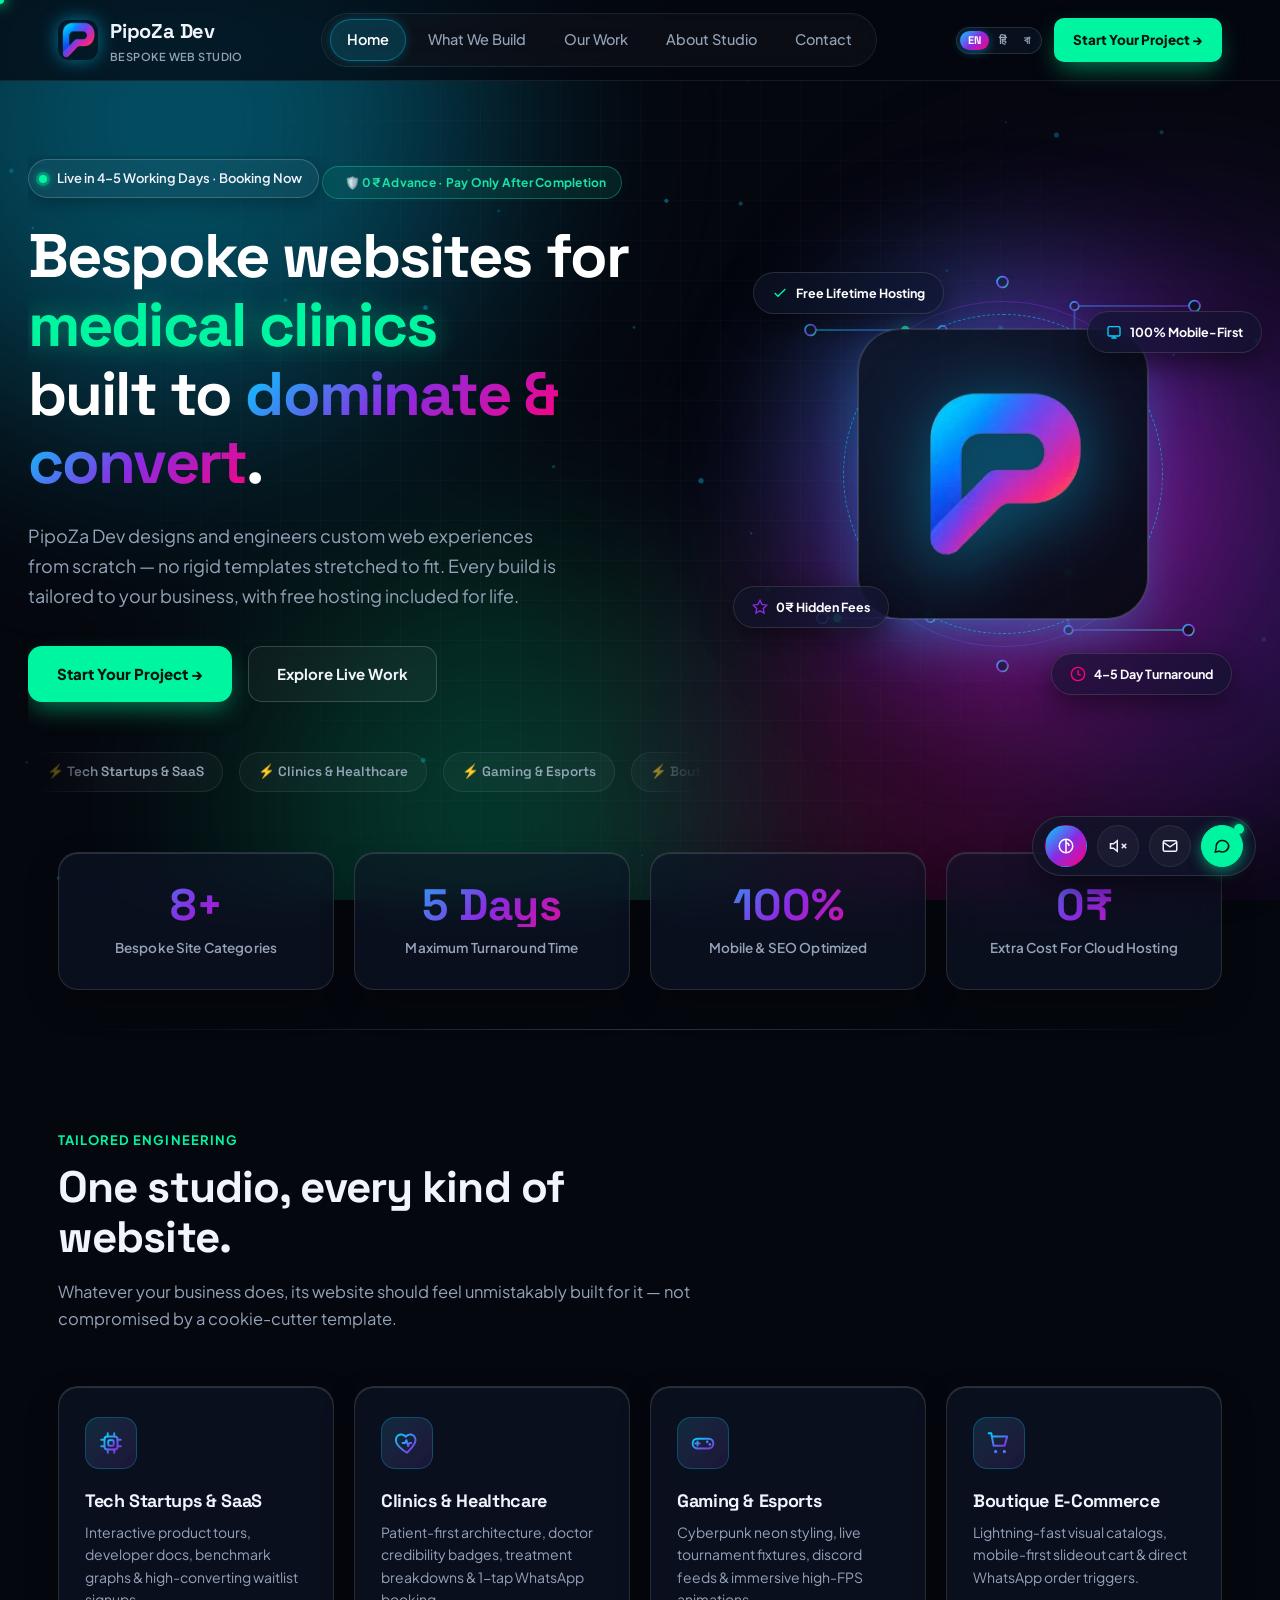
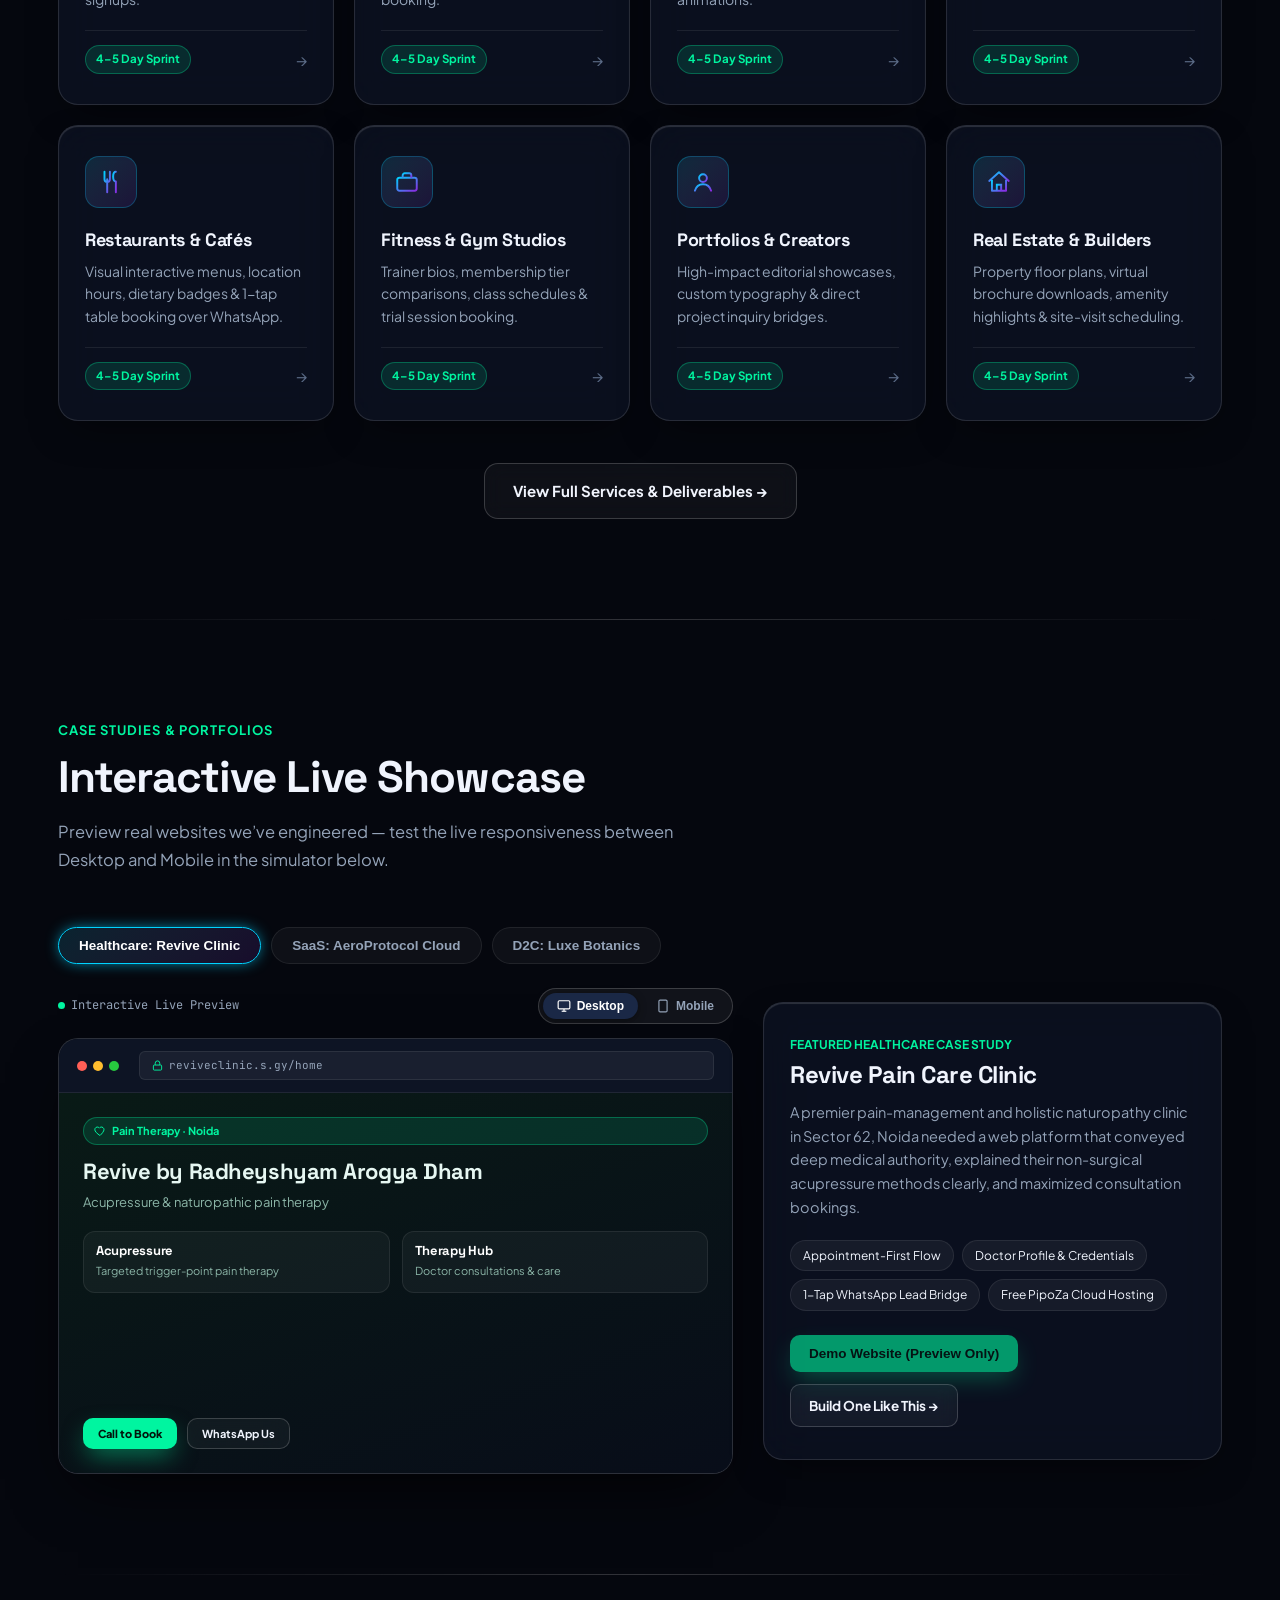
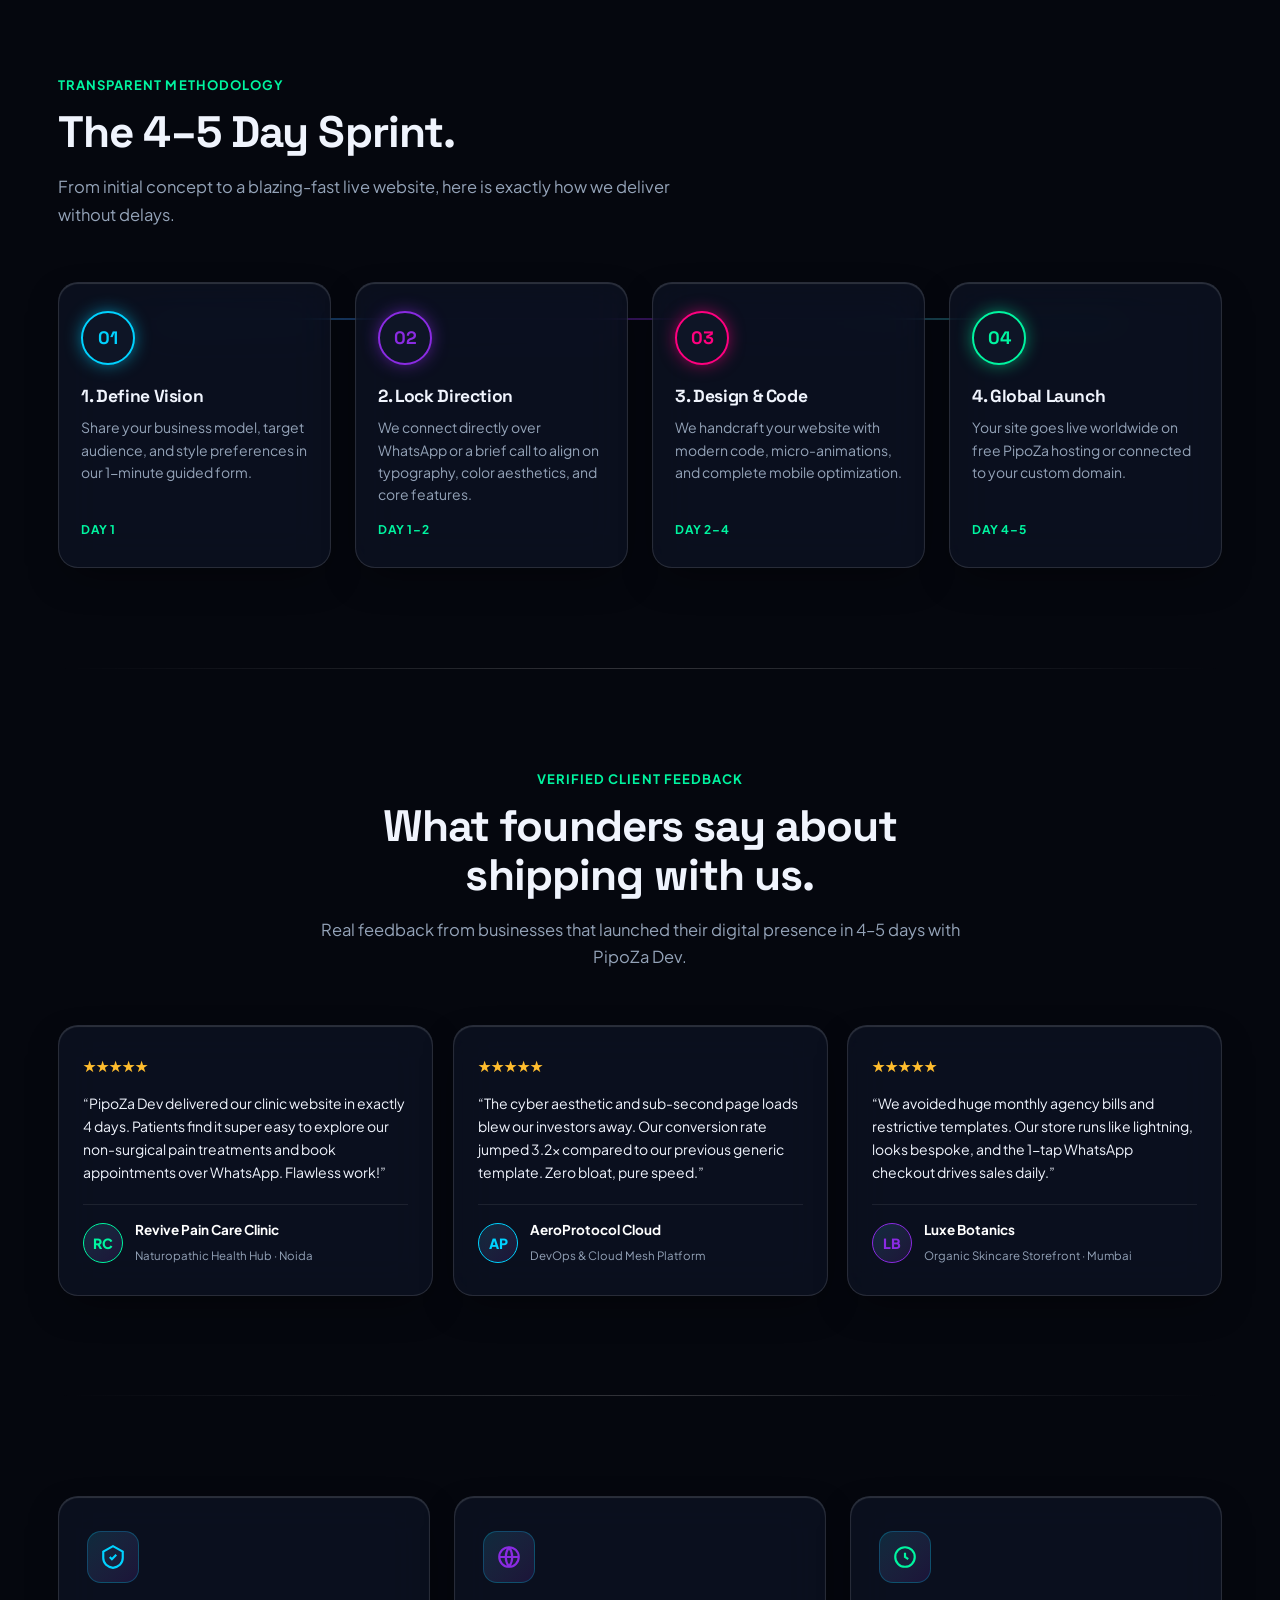
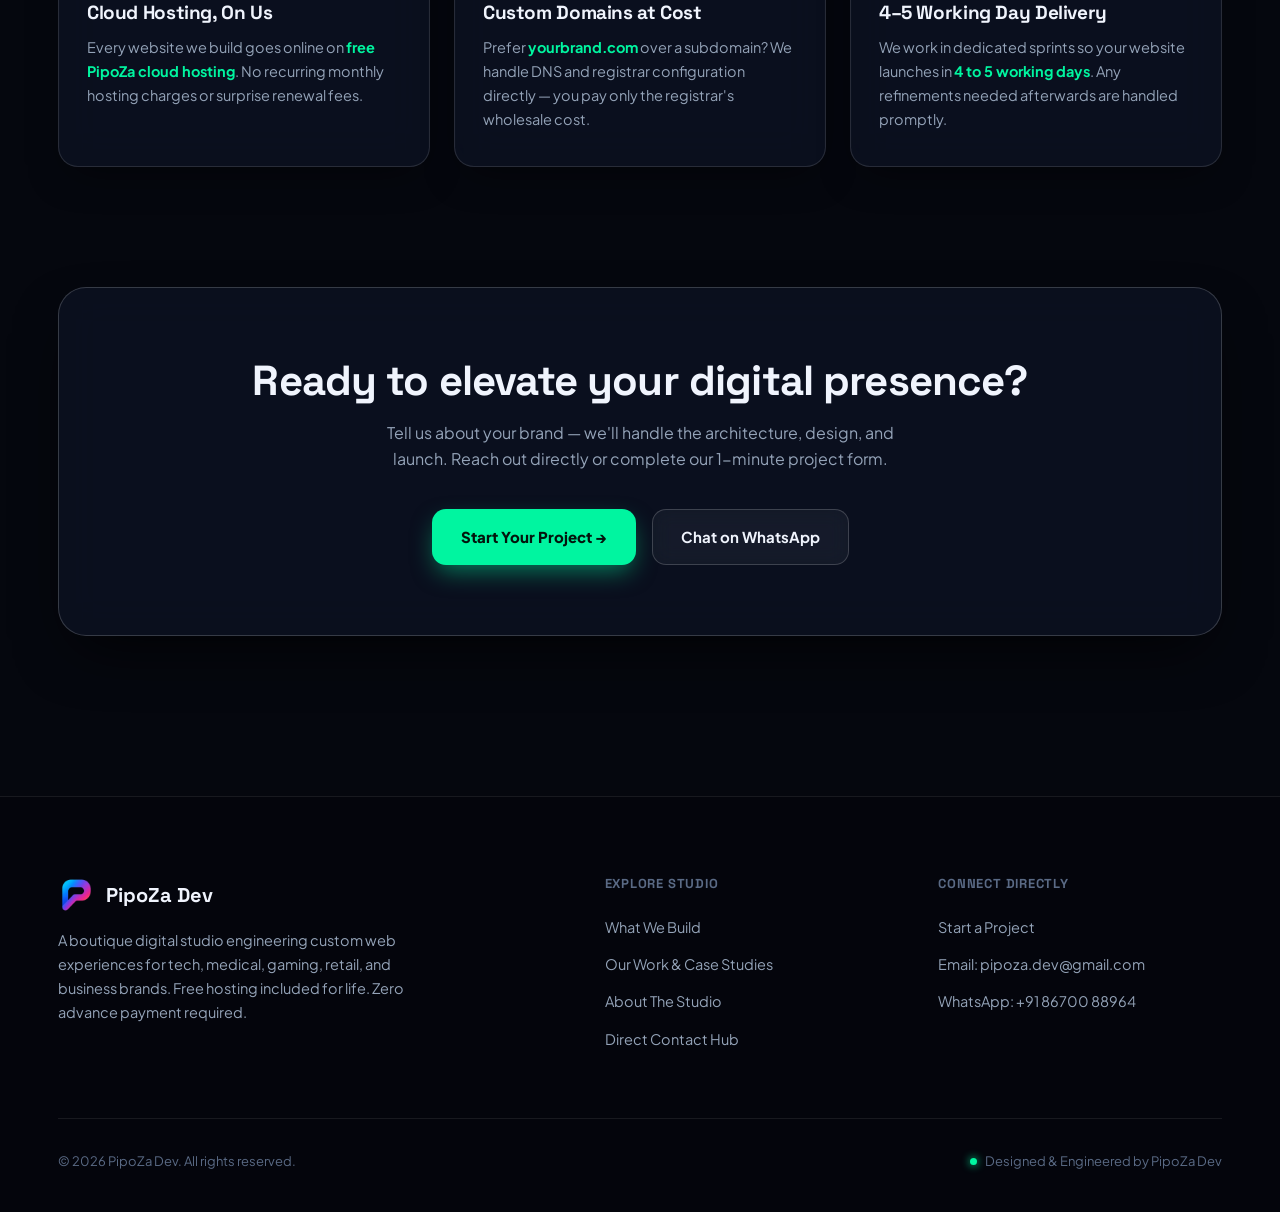
==== commit 83e3b96a: "Add files via upload" ====
--- a/index.html
+++ b/index.html
@@ -21,42 +21,44 @@
 
 <header>
   <nav class="wrap">
-    <a href="index.html" class="brand">
+    <a href="index" class="brand">
       <div class="brand-logo-wrap">
         <img src="PipoZa_Logo.png" alt="PipoZa Dev Logo">
       </div>
       <span>
         PipoZa Dev
-        <small>Bespoke Web Studio</small>
+        <small data-i18n="nav.brand_sub">Bespoke Web Studio</small>
       </span>
     </a>
     <div class="nav-links">
-      <a href="index.html" data-nav="index.html">Home</a>
-      <a href="services.html" data-nav="services.html">What We Build</a>
-      <a href="work.html" data-nav="work.html">Our Work</a>
-      <a href="about.html" data-nav="about.html">About Studio</a>
-      <a href="contact.html" data-nav="contact.html">Contact</a>
+      <a href="index" data-nav="index" data-i18n="nav.home">Home</a>
+      <a href="services" data-nav="services" data-i18n="nav.build">What We Build</a>
+      <a href="work" data-nav="work" data-i18n="nav.work">Our Work</a>
+      <a href="about" data-nav="about" data-i18n="nav.about">About Studio</a>
+      <a href="contact" data-nav="contact" data-i18n="nav.contact">Contact</a>
     </div>
     <div class="nav-cta">
-      <a href="start.html" class="btn btn-primary btn-sm">Start Your Project →</a>
+      <div class="lang-switcher"></div>
+      <a href="start" class="btn btn-primary btn-sm" data-i18n="nav.start">Start Your Project →</a>
       <button class="menu-btn" id="menuBtn" aria-label="Toggle Navigation Menu">
         <svg viewBox="0 0 24 24" fill="none" stroke="currentColor" stroke-width="2"><path d="M3 6h18M3 12h18M3 18h18"/></svg>
       </button>
     </div>
   </nav>
-
-  <div class="mobile-nav" id="mobileNav">
-    <a href="index.html" class="m-link active" data-nav="index.html">Home <span>→</span></a>
-    <a href="services.html" class="m-link" data-nav="services.html">What We Build <span>→</span></a>
-    <a href="work.html" class="m-link" data-nav="work.html">Our Work <span>→</span></a>
-    <a href="about.html" class="m-link" data-nav="about.html">About Studio <span>→</span></a>
-    <a href="contact.html" class="m-link" data-nav="contact.html">Contact <span>→</span></a>
-    <div class="mn-cta">
-      <a href="start.html" class="btn btn-primary btn-wide">Start Your Project Now</a>
-      <a href="https://wa.me/917810888147" target="_blank" rel="noopener" class="btn btn-ghost btn-wide" data-wa-link>Chat on WhatsApp</a>
-    </div>
+</header>
+
+<div class="mobile-nav" id="mobileNav" aria-hidden="true">
+  <div class="lang-switcher mobile-lang-wrap"></div>
+  <a href="index" class="m-link active" data-nav="index"><span data-i18n="nav.home">Home</span> <span>→</span></a>
+  <a href="services" class="m-link" data-nav="services"><span data-i18n="nav.build">What We Build</span> <span>→</span></a>
+  <a href="work" class="m-link" data-nav="work"><span data-i18n="nav.work">Our Work</span> <span>→</span></a>
+  <a href="about" class="m-link" data-nav="about"><span data-i18n="nav.about">About Studio</span> <span>→</span></a>
+  <a href="contact" class="m-link" data-nav="contact"><span data-i18n="nav.contact">Contact</span> <span>→</span></a>
+  <div class="mn-cta">
+    <a href="start" class="btn btn-primary btn-wide" data-i18n="cta.start_now">Start Your Project Now →</a>
+    <a href="https://wa.me/918670088964" target="_blank" rel="noopener" class="btn btn-ghost btn-wide" data-wa-link data-i18n="cta.or_chat">Chat on WhatsApp</a>
   </div>
-</header>
+</div>
 
 <main id="top">
 
@@ -66,19 +68,23 @@
       <div>
         <div class="eyebrow-badge">
           <span class="dot"></span>
-          <span>Live in 4–5 Working Days · Booking Now</span>
+          <span data-i18n="hero.badge">Live in 4–5 Working Days · Booking Now</span>
+        </div>
+        <div class="hero-advance-pill">
+          <span class="dot" style="background:#17e3a6;"></span>
+          <span data-i18n="hero.advance_badge">🛡️ 0₹ Advance · Pay Only After Completion</span>
         </div>
         <h1>
-          Bespoke websites for<br>
+          <span data-i18n="hero.h1_prefix">Bespoke websites for</span><br>
           <span class="rotator" id="rotator"><span>tech startups</span></span><br>
-          built to <span class="g">dominate & convert</span>.
+          <span data-i18n="hero.h1_built">built to</span> <span class="g" data-i18n="hero.h1_gradient">dominate & convert</span>.
         </h1>
-        <p class="lead">
+        <p class="lead" data-i18n="hero.lead">
           PipoZa Dev designs and engineers custom web experiences from scratch — no rigid templates stretched to fit. Every build is tailored to your business, with free hosting included for life.
         </p>
         <div class="hero-actions">
-          <a href="start.html" class="btn btn-primary">Start Your Project →</a>
-          <a href="work.html" class="btn btn-ghost">Explore Live Work</a>
+          <a href="start" class="btn btn-primary" data-i18n="hero.cta_start">Start Your Project →</a>
+          <a href="work" class="btn btn-ghost" data-i18n="hero.cta_work">Explore Live Work</a>
         </div>
         <div class="hero-ticker">
           <div class="track" id="tickerTrack"></div>
@@ -88,10 +94,10 @@
       <!-- Holographic Interactive 3D Visual -->
       <div class="hero-visual">
         <div class="float-tags">
-          <div class="f-tag t1 glass"><svg viewBox="0 0 24 24" fill="none" stroke="currentColor" stroke-width="2" style="color:var(--go);"><polyline points="20 6 9 17 4 12"/></svg> Free Lifetime Hosting</div>
-          <div class="f-tag t2 glass"><svg viewBox="0 0 24 24" fill="none" stroke="currentColor" stroke-width="2" style="color:var(--c1);"><rect x="3" y="4" width="18" height="14" rx="2"/><path d="M8 21h8M12 18v3"/></svg> 100% Mobile-First</div>
-          <div class="f-tag t3 glass"><svg viewBox="0 0 24 24" fill="none" stroke="currentColor" stroke-width="2" style="color:var(--c2);"><polygon points="12 2 15.09 8.26 22 9.27 17 14.14 18.18 21.02 12 17.77 5.82 21.02 7 14.14 2 9.27 8.91 8.26 12 2"/></svg> 0₹ Hidden Fees</div>
-          <div class="f-tag t4 glass"><svg viewBox="0 0 24 24" fill="none" stroke="currentColor" stroke-width="2" style="color:var(--c3);"><circle cx="12" cy="12" r="10"/><polyline points="12 6 12 12 16 14"/></svg> 4–5 Day Turnaround</div>
+          <div class="f-tag t1 glass"><svg viewBox="0 0 24 24" fill="none" stroke="currentColor" stroke-width="2" style="color:var(--go);"><polyline points="20 6 9 17 4 12"/></svg> <span data-i18n="ftag.hosting">Free Lifetime Hosting</span></div>
+          <div class="f-tag t2 glass"><svg viewBox="0 0 24 24" fill="none" stroke="currentColor" stroke-width="2" style="color:var(--c1);"><rect x="3" y="4" width="18" height="14" rx="2"/><path d="M8 21h8M12 18v3"/></svg> <span data-i18n="ftag.mobile">100% Mobile-First</span></div>
+          <div class="f-tag t3 glass"><svg viewBox="0 0 24 24" fill="none" stroke="currentColor" stroke-width="2" style="color:var(--c2);"><polygon points="12 2 15.09 8.26 22 9.27 17 14.14 18.18 21.02 12 17.77 5.82 21.02 7 14.14 2 9.27 8.91 8.26 12 2"/></svg> <span data-i18n="ftag.hidden">0₹ Hidden Fees</span></div>
+          <div class="f-tag t4 glass"><svg viewBox="0 0 24 24" fill="none" stroke="currentColor" stroke-width="2" style="color:var(--c3);"><circle cx="12" cy="12" r="10"/><polyline points="12 6 12 12 16 14"/></svg> <span data-i18n="ftag.speed">4–5 Day Turnaround</span></div>
         </div>
 
         <svg class="circuit" viewBox="0 0 400 400" preserveAspectRatio="xMidYMid meet">
@@ -127,19 +133,19 @@
       <div class="stats">
         <div class="stat glass reveal tilt-card" data-count="8" data-suffix="+">
           <div class="num">0</div>
-          <div class="lbl">Bespoke Site Categories</div>
+          <div class="lbl" data-i18n="stat.categories">Bespoke Site Categories</div>
         </div>
         <div class="stat glass reveal tilt-card" data-count="5" data-suffix=" Days">
           <div class="num">0</div>
-          <div class="lbl">Maximum Turnaround Time</div>
+          <div class="lbl" data-i18n="stat.turnaround">Maximum Turnaround Time</div>
         </div>
         <div class="stat glass reveal tilt-card" data-count="100" data-suffix="%">
           <div class="num">0</div>
-          <div class="lbl">Mobile & SEO Optimized</div>
+          <div class="lbl" data-i18n="stat.mobile">Mobile & SEO Optimized</div>
         </div>
         <div class="stat glass reveal tilt-card" data-count="0" data-suffix="₹">
           <div class="num">0</div>
-          <div class="lbl">Extra Cost For Cloud Hosting</div>
+          <div class="lbl" data-i18n="stat.hosting">Extra Cost For Cloud Hosting</div>
         </div>
       </div>
     </div>
@@ -151,13 +157,13 @@
   <section class="section-pad">
     <div class="wrap">
       <div class="section-head reveal">
-        <span class="kicker">Tailored Engineering</span>
-        <h2>One studio, every kind of website.</h2>
-        <p>Whatever your business does, its website should feel unmistakably built for it — not compromised by a cookie-cutter template.</p>
+        <span class="kicker" data-i18n="sec.what_we_build">Tailored Engineering</span>
+        <h2 data-i18n="sec.studio_heading">One studio, every kind of website.</h2>
+        <p data-i18n="sec.studio_desc">Whatever your business does, its website should feel unmistakably built for it — not compromised by a cookie-cutter template.</p>
       </div>
       <div class="cat-grid" id="catGrid"></div>
       <div style="text-align:center; margin-top:42px;">
-        <a href="services.html" class="btn btn-ghost">View Full Services & Deliverables →</a>
+        <a href="services" class="btn btn-ghost" data-i18n="sec.view_services">View Full Services & Deliverables →</a>
       </div>
     </div>
   </section>
@@ -168,9 +174,9 @@
   <section class="section-pad">
     <div class="wrap">
       <div class="section-head reveal">
-        <span class="kicker">Case Studies & Portfolios</span>
-        <h2>Interactive Live Showcase</h2>
-        <p>Preview real websites we've engineered — test the live responsiveness between Desktop and Mobile in the simulator below.</p>
+        <span class="kicker" data-i18n="showcase.kicker">Case Studies & Portfolios</span>
+        <h2 data-i18n="showcase.heading">Interactive Live Showcase</h2>
+        <p data-i18n="showcase.desc">Preview real websites we've engineered — test the live responsiveness between Desktop and Mobile in the simulator below.</p>
       </div>
       <div id="worksShowcase"></div>
     </div>
@@ -182,35 +188,35 @@
   <section class="section-pad">
     <div class="wrap">
       <div class="section-head reveal">
-        <span class="kicker">Transparent Methodology</span>
-        <h2>The 4–5 Day Sprint.</h2>
-        <p>From initial concept to a blazing-fast live website, here is exactly how we deliver without delays.</p>
+        <span class="kicker" data-i18n="proc.kicker">Transparent Methodology</span>
+        <h2 data-i18n="proc.heading">The 4–5 Day Sprint.</h2>
+        <p data-i18n="proc.desc">From initial concept to a blazing-fast live website, here is exactly how we deliver without delays.</p>
       </div>
       <div class="process">
         <div class="process-line"></div>
         <div class="p-step glass reveal tilt-card">
           <div class="num-wrap">01</div>
-          <h3>1. Define Vision</h3>
-          <p>Share your business model, target audience, and style preferences in our 1-minute guided form.</p>
-          <span class="step-time">Day 1</span>
+          <h3 data-i18n="proc.step1_title">1. Define Vision</h3>
+          <p data-i18n="proc.step1_desc">Share your business model, target audience, and style preferences in our 1-minute guided form.</p>
+          <span class="step-time" data-i18n="proc.step1_time">Day 1</span>
         </div>
         <div class="p-step glass reveal tilt-card">
           <div class="num-wrap">02</div>
-          <h3>2. Lock Direction</h3>
-          <p>We connect directly over WhatsApp or a brief call to align on typography, color aesthetics, and core features.</p>
-          <span class="step-time">Day 1–2</span>
+          <h3 data-i18n="proc.step2_title">2. Lock Direction</h3>
+          <p data-i18n="proc.step2_desc">We connect directly over WhatsApp or a brief call to align on typography, color aesthetics, and core features.</p>
+          <span class="step-time" data-i18n="proc.step2_time">Day 1–2</span>
         </div>
         <div class="p-step glass reveal tilt-card">
           <div class="num-wrap">03</div>
-          <h3>3. Design & Code</h3>
-          <p>We handcraft your website with modern code, micro-animations, and complete mobile optimization.</p>
-          <span class="step-time">Day 2–4</span>
+          <h3 data-i18n="proc.step3_title">3. Design & Code</h3>
+          <p data-i18n="proc.step3_desc">We handcraft your website with modern code, micro-animations, and complete mobile optimization.</p>
+          <span class="step-time" data-i18n="proc.step3_time">Day 2–4</span>
         </div>
         <div class="p-step glass reveal tilt-card">
           <div class="num-wrap">04</div>
-          <h3>4. Global Launch</h3>
-          <p>Your site goes live worldwide on free PipoZa hosting or connected to your custom domain.</p>
-          <span class="step-time">Day 4–5</span>
+          <h3 data-i18n="proc.step4_title">4. Global Launch</h3>
+          <p data-i18n="proc.step4_desc">Your site goes live worldwide on free PipoZa hosting or connected to your custom domain.</p>
+          <span class="step-time" data-i18n="proc.step4_time">Day 4–5</span>
         </div>
       </div>
     </div>
@@ -222,43 +228,43 @@
   <section class="section-pad">
     <div class="wrap">
       <div class="section-head center reveal">
-        <span class="kicker">Verified Client Feedback</span>
-        <h2>What founders say about shipping with us.</h2>
-        <p>Real feedback from businesses that launched their digital presence in 4–5 days with PipoZa Dev.</p>
+        <span class="kicker" data-i18n="testi.kicker">Verified Client Feedback</span>
+        <h2 data-i18n="testi.title">What founders say about shipping with us.</h2>
+        <p data-i18n="testi.desc">Real feedback from businesses that launched their digital presence in 4–5 days with PipoZa Dev.</p>
       </div>
       <div class="testimonial-grid">
         <div class="testimonial-card glass reveal tilt-card">
           <div class="test-stars">★★★★★</div>
-          <p class="test-quote">“PipoZa Dev delivered our clinic website in exactly 4 days. Patients find it super easy to explore our non-surgical pain treatments and book appointments over WhatsApp. Flawless work!”</p>
+          <p class="test-quote" data-i18n="testi.q1">“PipoZa Dev delivered our clinic website in exactly 4 days. Patients find it super easy to explore our non-surgical pain treatments and book appointments over WhatsApp. Flawless work!”</p>
           <div class="test-author">
             <div class="test-avatar" style="border-color:var(--go); color:var(--go);">RC</div>
             <div class="test-meta">
-              <strong>Revive Pain Care Clinic</strong>
-              <small>Naturopathic Health Hub · Noida</small>
+              <strong data-i18n="testi.a1_name">Revive Pain Care Clinic</strong>
+              <small data-i18n="testi.a1_role">Naturopathic Health Hub · Noida</small>
             </div>
           </div>
         </div>
 
         <div class="testimonial-card glass reveal tilt-card">
           <div class="test-stars">★★★★★</div>
-          <p class="test-quote">“The cyber aesthetic and sub-second page loads blew our investors away. Our conversion rate jumped 3.2x compared to our previous generic template. Zero bloat, pure speed.”</p>
+          <p class="test-quote" data-i18n="testi.q2">“The cyber aesthetic and sub-second page loads blew our investors away. Our conversion rate jumped 3.2x compared to our previous generic template. Zero bloat, pure speed.”</p>
           <div class="test-author">
             <div class="test-avatar" style="border-color:var(--c1); color:var(--c1);">AP</div>
             <div class="test-meta">
-              <strong>AeroProtocol Cloud</strong>
-              <small>DevOps & Cloud Mesh Platform</small>
+              <strong data-i18n="testi.a2_name">AeroProtocol Cloud</strong>
+              <small data-i18n="testi.a2_role">DevOps & Cloud Mesh Platform</small>
             </div>
           </div>
         </div>
 
         <div class="testimonial-card glass reveal tilt-card">
           <div class="test-stars">★★★★★</div>
-          <p class="test-quote">“We avoided huge monthly agency bills and restrictive templates. Our store runs like lightning, looks bespoke, and the 1-tap WhatsApp checkout drives sales daily.”</p>
+          <p class="test-quote" data-i18n="testi.q3">“We avoided huge monthly agency bills and restrictive templates. Our store runs like lightning, looks bespoke, and the 1-tap WhatsApp checkout drives sales daily.”</p>
           <div class="test-author">
             <div class="test-avatar" style="border-color:var(--c2); color:var(--c2);">LB</div>
             <div class="test-meta">
-              <strong>Luxe Botanics</strong>
-              <small>Organic Skincare Storefront</small>
+              <strong data-i18n="testi.a3_name">Luxe Botanics</strong>
+              <small data-i18n="testi.a3_role">Organic Skincare Storefront · Mumbai</small>
             </div>
           </div>
         </div>
@@ -276,22 +282,22 @@
           <div class="ic">
             <svg viewBox="0 0 24 24" fill="none" stroke="var(--c1)" stroke-width="2"><path d="M12 2 3 7v6c0 5 4 8.5 9 9 5-.5 9-4 9-9V7z"/><path d="m9 12 2 2 4-4"/></svg>
           </div>
-          <h3>Cloud Hosting, On Us</h3>
-          <p>Every website we build goes online on <span class="hl">free PipoZa cloud hosting</span>. No recurring monthly hosting charges or surprise renewal fees.</p>
+          <h3 data-i18n="policy.hosting_title">Cloud Hosting, On Us</h3>
+          <p data-i18n-html="policy.hosting_desc">Every website we build goes online on <span class="hl">free PipoZa cloud hosting</span>. No recurring monthly hosting charges or surprise renewal fees.</p>
         </div>
         <div class="policy-card glass reveal tilt-card">
           <div class="ic">
             <svg viewBox="0 0 24 24" fill="none" stroke="var(--c2)" stroke-width="2"><circle cx="12" cy="12" r="9"/><path d="M3 12h18M12 3a15 15 0 0 1 0 18M12 3a15 15 0 0 0 0 18"/></svg>
           </div>
-          <h3>Custom Domains at Cost</h3>
-          <p>Prefer <span class="hl">yourbrand.com</span> over a subdomain? We handle DNS and registrar configuration directly — you pay only the registrar's wholesale cost.</p>
+          <h3 data-i18n="policy.domain_title">Custom Domains at Cost</h3>
+          <p data-i18n-html="policy.domain_desc">Prefer <span class="hl">yourbrand.com</span> over a subdomain? We handle DNS and registrar configuration directly — you pay only the registrar's wholesale cost.</p>
         </div>
         <div class="policy-card glass reveal tilt-card">
           <div class="ic">
             <svg viewBox="0 0 24 24" fill="none" stroke="var(--go)" stroke-width="2"><path d="M12 8v4l3 2"/><circle cx="12" cy="12" r="9"/></svg>
           </div>
-          <h3>4–5 Working Day Delivery</h3>
-          <p>We work in dedicated sprints so your website launches in <span class="hl">4 to 5 working days</span>. Any refinements needed afterwards are handled promptly.</p>
+          <h3 data-i18n="policy.sprint_title">4–5 Working Day Delivery</h3>
+          <p data-i18n-html="policy.sprint_desc">We work in dedicated sprints so your website launches in <span class="hl">4 to 5 working days</span>. Any refinements needed afterwards are handled promptly.</p>
         </div>
       </div>
     </div>
@@ -301,13 +307,13 @@
   <section class="section-pad" style="padding-top:20px;">
     <div class="wrap">
       <div class="wizard-wrap glass reveal" style="text-align:center; padding:70px 40px; border-color:var(--border-strong);">
-        <h2 style="font-size:clamp(28px, 4vw, 42px); margin-bottom:16px;">Ready to elevate your digital presence?</h2>
-        <p style="color:var(--text-dim); max-width:540px; margin:0 auto 34px; font-size:16px; line-height:1.65;">
+        <h2 style="font-size:clamp(28px, 4vw, 42px); margin-bottom:16px;" data-i18n="cta.elevate_title">Ready to elevate your digital presence?</h2>
+        <p style="color:var(--text-dim); max-width:540px; margin:0 auto 34px; font-size:16px; line-height:1.65;" data-i18n="cta.elevate_desc">
           Tell us about your brand — we'll handle the architecture, design, and launch. Reach out directly or complete our 1-minute project form.
         </p>
         <div class="hero-actions" style="justify-content:center;">
-          <a href="start.html" class="btn btn-primary">Start Your Project →</a>
-          <a href="https://wa.me/917810888147" target="_blank" rel="noopener" class="btn btn-ghost" data-wa-link>Chat on WhatsApp</a>
+          <a href="start" class="btn btn-primary" data-i18n="hero.cta_start">Start Your Project →</a>
+          <a href="https://wa.me/918670088964" target="_blank" rel="noopener" class="btn btn-ghost" data-wa-link data-i18n="nav.chat_wa">Chat on WhatsApp</a>
         </div>
       </div>
     </div>
@@ -323,58 +329,64 @@
           <img src="PipoZa_Logo.png" alt="PipoZa Dev Logo">
           <span>PipoZa Dev</span>
         </div>
-        <p class="desc">A boutique digital studio engineering custom web experiences for tech, medical, gaming, e-commerce, and business brands. Free hosting included for life.</p>
+        <p class="desc" data-i18n="foot.desc">A boutique digital studio engineering custom web experiences for tech, medical, gaming, retail, and business brands. Free hosting included for life. Zero advance payment required.</p>
       </div>
       <div>
-        <h4>Explore Studio</h4>
+        <h4 data-i18n="foot.explore_title">Explore Studio</h4>
         <div class="flinks">
-          <a href="services.html">What We Build</a>
-          <a href="work.html">Our Work & Case Studies</a>
-          <a href="about.html">About The Studio</a>
-          <a href="contact.html">Direct Contact Hub</a>
+          <a href="services" data-i18n="foot.services">What We Build</a>
+          <a href="work" data-i18n="foot.work">Our Work & Case Studies</a>
+          <a href="about" data-i18n="foot.about">About The Studio</a>
+          <a href="contact" data-i18n="foot.contact">Direct Contact Hub</a>
         </div>
       </div>
       <div>
-        <h4>Connect Directly</h4>
+        <h4 data-i18n="foot.connect_title">Connect Directly</h4>
         <div class="flinks">
-          <a href="start.html">Start a Project</a>
-          <a href="mailto:pipoza.dev@gmail.com" data-email-link>Email: pipoza.dev@gmail.com</a>
-          <a href="https://wa.me/917810888147" target="_blank" rel="noopener" data-wa-link>WhatsApp: +91 78108 88147</a>
+          <a href="start" data-i18n="foot.start">Start a Project</a>
+          <a href="mailto:pipoza.dev@gmail.com" data-email-link data-i18n="foot.email_link">Email: pipoza.dev@gmail.com</a>
+          <a href="https://wa.me/918670088964" target="_blank" rel="noopener" data-wa-link data-i18n="foot.wa_link">WhatsApp: +91 86700 88964</a>
         </div>
       </div>
     </div>
     <div class="foot-bottom">
-      <span>© 2026 PipoZa Dev. All rights reserved.</span>
-      <span class="made"><span class="dot"></span> Designed & Engineered by PipoZa Dev</span>
+      <span data-i18n="foot.copy">© 2026 PipoZa Dev. All rights reserved.</span>
+      <span class="made"><span class="dot"></span> <span data-i18n="foot.made">Designed & Engineered by PipoZa Dev</span></span>
     </div>
   </div>
 </footer>
 
+<script src="i18n.js" defer></script>
 <script src="main.js" defer></script>
 <script>
-  document.addEventListener('DOMContentLoaded', () => {
-    // Populate Category Grid
+  function renderHomeCategoriesAndTicker() {
     const catGrid = document.getElementById('catGrid');
     if (catGrid && PIPOZA.CATEGORIES) {
       catGrid.innerHTML = PIPOZA.CATEGORIES.map(c => `
-        <div class="cat-card glass reveal tilt-card" onclick="location.href='start.html#step-1'">
-          <div class="ic"><svg viewBox="0 0 24 24" fill="none">${PIPOZA.ICONS[c.id]}</svg></div>
-          <h3>${c.label}</h3>
-          <p>${c.desc}</p>
+        <div class="cat-card glass reveal tilt-card" onclick="location.href='start#step-1'">
+          <div class="ic"><svg viewBox="0 0 24 24" fill="none">${PIPOZA.ICONS[c.id] || PIPOZA.ICONS.other}</svg></div>
+          <h3 data-i18n="${c.labelKey}">${c.label}</h3>
+          <p data-i18n="${c.descKey}">${c.desc}</p>
           <div class="card-footer">
-            <span class="tag">4–5 Day Sprint</span>
+            <span class="tag" data-i18n="sec.sprint_badge">${PIPOZA.t('sec.sprint_badge')}</span>
             <span class="arrow">→</span>
           </div>
         </div>`).join('');
     }
 
-    // Populate Ticker Track
     const tickerTrack = document.getElementById('tickerTrack');
     if (tickerTrack && PIPOZA.CATEGORIES) {
-      const items = [...PIPOZA.CATEGORIES.map(c => c.label), 'SaaS Dashboards', 'Doctor Clinics', 'Web3 & Gaming', 'D2C Storefronts', 'Personal Portfolios'];
+      const items = PIPOZA.CATEGORIES.map(c => c.label);
       tickerTrack.innerHTML = [...items, ...items].map(t => `<span>⚡ ${t}</span>`).join('');
     }
+  }
+
+  document.addEventListener('DOMContentLoaded', () => {
+    renderHomeCategoriesAndTicker();
     if (PIPOZA.initReveal) PIPOZA.initReveal();
+    window.addEventListener('pipoza:langchange', () => {
+      renderHomeCategoriesAndTicker();
+    });
   });
 </script>
 </body>
--- a/style.css
+++ b/style.css
@@ -101,8 +101,8 @@
 html {
   scroll-behavior: smooth;
   color-scheme: dark;
-  overflow-x: clip;
-  max-width: 100vw;
+  overflow-x: hidden;
+  max-width: 100%;
   width: 100%;
 }
 
@@ -112,8 +112,8 @@
   font-family: 'Plus Jakarta Sans', system-ui, -apple-system, sans-serif;
   -webkit-font-smoothing: antialiased;
   -moz-osx-font-smoothing: grayscale;
-  overflow-x: clip;
-  max-width: 100vw;
+  overflow-x: hidden;
+  max-width: 100%;
   width: 100%;
   position: relative;
   min-height: 100vh;
@@ -185,9 +185,13 @@
 .ambient {
   position: fixed;
   inset: 0;
+  width: 100vw;
+  max-width: 100vw;
+  height: 100vh;
   z-index: 0;
   pointer-events: none;
   overflow: hidden;
+  contain: strict;
 }
 
 .blob {
@@ -196,6 +200,18 @@
   filter: blur(120px);
   opacity: 0.35;
   transition: background 0.8s ease;
+  pointer-events: none;
+}
+
+@media (max-width: 768px) {
+  .blob {
+    filter: blur(55px);
+    opacity: 0.22;
+  }
+  .blob-a, .blob-b, .blob-c, .blob-d {
+    width: 240px !important;
+    height: 240px !important;
+  }
 }
 
 .blob-a {
@@ -384,7 +400,7 @@
   -webkit-backdrop-filter: blur(24px) saturate(180%);
   background: rgba(5, 7, 14, 0.75);
   border-bottom: 1px solid var(--border);
-  transition: all 0.3s ease;
+  transition: background-color 0.25s ease, border-color 0.25s ease, box-shadow 0.25s ease;
 }
 
 header.scrolled {
@@ -539,8 +555,9 @@
   -webkit-backdrop-filter: blur(28px);
   transform: translateY(-20px);
   opacity: 0;
+  visibility: hidden;
   pointer-events: none;
-  transition: transform 0.28s var(--ease-smooth), opacity 0.28s ease;
+  transition: transform 0.28s var(--ease-smooth), opacity 0.28s ease, visibility 0.28s;
   padding: 24px 20px 80px;
   overflow-y: auto;
   overscroll-behavior: contain;
@@ -553,6 +570,7 @@
 .mobile-nav.open {
   transform: translateY(0);
   opacity: 1;
+  visibility: visible;
   pointer-events: auto;
 }
 
@@ -690,6 +708,16 @@
   grid-template-columns: 1.15fr 0.85fr;
   gap: 50px;
   align-items: center;
+  min-width: 0;
+  max-width: 100%;
+  width: 100%;
+}
+
+.hero-grid > div:first-child {
+  min-width: 0;
+  max-width: 100%;
+  width: 100%;
+  overflow: hidden;
 }
 
 @media (max-width: 980px) {
@@ -736,24 +764,29 @@
 }
 
 .hero h1 {
-  font-size: clamp(38px, 5.2vw, 62px);
+  font-size: clamp(44px, 4.8vw, 62px);
   font-weight: 800;
-  line-height: 1.08;
+  line-height: 1.12;
   letter-spacing: -0.03em;
+  color: #ffffff;
+  word-break: break-word;
+  overflow-wrap: break-word;
 }
 
 .hero h1 .g {
   background: var(--grad-brand);
   -webkit-background-clip: text;
   background-clip: text;
+  -webkit-text-fill-color: transparent;
   color: transparent;
-  display: inline-block;
+  display: inline;
+  -webkit-box-decoration-break: clone;
+  box-decoration-break: clone;
 }
 
 .rotator {
-  display: inline-block;
+  display: inline;
   position: relative;
-  min-width: 1ch;
   color: var(--go);
   text-shadow: 0 0 25px color-mix(in srgb, var(--go) 40%, transparent);
 }
@@ -790,6 +823,9 @@
 .hero-ticker {
   margin-top: 50px;
   overflow: hidden;
+  width: 100%;
+  max-width: 100%;
+  min-width: 0;
   -webkit-mask-image: linear-gradient(90deg, transparent, #000 12%, #000 88%, transparent);
   mask-image: linear-gradient(90deg, transparent, #000 12%, #000 88%, transparent);
 }
@@ -886,7 +922,17 @@
 }
 
 @media (max-width: 980px) {
-  .float-tags { display: none; }
+  .hero-visual {
+    height: 380px;
+  }
+  .f-tag {
+    font-size: 11.5px;
+    padding: 8px 14px;
+  }
+  .f-tag.t1 { top: 6%; left: 1%; }
+  .f-tag.t2 { top: 12%; right: 1%; }
+  .f-tag.t3 { bottom: 12%; left: 1%; }
+  .f-tag.t4 { bottom: 4%; right: 1%; }
 }
 
 /* 3D Holographic Core Orb */
@@ -2744,9 +2790,9 @@
   max-width: 640px;
 }
 
-@media (max-width: 768px), (max-height: 740px) {
+@media (max-width: 768px) {
   .page-hero {
-    padding: clamp(24px, 4vh, 45px) 0 20px;
+    padding: clamp(28px, 5vh, 48px) 0 24px;
   }
   .page-hero h1 {
     font-size: clamp(24px, 6vw, 36px);
@@ -2793,12 +2839,14 @@
   justify-content: center;
   padding: 20px;
   opacity: 0;
+  visibility: hidden;
   pointer-events: none;
-  transition: opacity 0.28s var(--ease-smooth);
+  transition: opacity 0.28s var(--ease-smooth), visibility 0.28s;
 }
 
 .email-modal-backdrop.open {
   opacity: 1;
+  visibility: visible;
   pointer-events: auto;
 }
 
@@ -3001,9 +3049,10 @@
   padding: 22px;
   border-radius: var(--radius-xl);
   opacity: 0;
+  visibility: hidden;
   transform: translateY(14px) scale(0.95);
   pointer-events: none;
-  transition: all 0.25s var(--ease-spring);
+  transition: all 0.25s var(--ease-spring), visibility 0.25s;
   z-index: 200;
   background: rgba(12, 18, 34, 0.96);
   backdrop-filter: blur(24px);
@@ -3014,6 +3063,7 @@
 
 .color-studio-modal.open {
   opacity: 1;
+  visibility: visible;
   transform: translateY(0) scale(1);
   pointer-events: auto;
 }
@@ -3284,125 +3334,268 @@
 /* =========================================================
    MOBILE & SHORT VIEWPORT RESPONSIVENESS REFINEMENTS
    ========================================================= */
-@media (max-width: 768px), (max-height: 740px) {
-  nav.wrap {
-    height: 62px;
-  }
-  .brand {
-    font-size: 17px;
-    gap: 10px;
-  }
-  .brand-logo-wrap {
-    width: 34px;
-    height: 34px;
-  }
-  .brand small {
-    font-size: 9.5px;
-  }
-  .nav-cta .btn {
-    padding: 7px 14px;
-    font-size: 12px;
-  }
-  .menu-btn {
-    width: 38px;
-    height: 38px;
-  }
-}
-
-@media (max-width: 480px) {
-  .nav-cta .btn {
-    display: none;
-  }
-}
-
-@media (max-width: 768px) {
-  .hero {
-    padding: clamp(14px, 3vh, 28px) 0 14px;
-  }
+@media (max-width: 980px) {
   .hero-grid {
-    gap: clamp(14px, 2.5vh, 24px);
+    grid-template-columns: 1fr;
     text-align: center;
+    gap: 32px;
   }
   .hero-grid > div:first-child {
     display: flex;
     flex-direction: column;
     align-items: center;
     width: 100%;
+    max-width: 720px;
     margin: 0 auto;
+    text-align: center;
+    position: relative;
+    z-index: 5;
+  }
+  .hero-visual {
+    height: 320px;
+    width: 100%;
+    overflow: visible;
+    position: relative;
+    display: flex;
+    align-items: center;
+    justify-content: center;
+  }
+  .float-tags {
+    display: block;
+    position: absolute;
+    inset: 0;
+    pointer-events: none;
+    z-index: 6;
+  }
+  .f-tag {
+    font-size: 11.5px;
+    padding: 7px 13px;
+  }
+  .f-tag.t1 { top: 6px; left: 10px; }
+  .f-tag.t2 { top: 6px; right: 10px; }
+  .f-tag.t3 { bottom: 6px; left: 10px; }
+  .f-tag.t4 { bottom: 6px; right: 10px; }
+  .orb {
+    width: 160px;
+    height: 160px;
+  }
+  .orb-glow {
+    inset: -20px;
+    filter: blur(35px);
+  }
+}
+
+@media (max-width: 768px) {
+  nav.wrap {
+    height: 66px;
+    padding: 0 16px;
+  }
+  .brand {
+    font-size: 18px;
+    gap: 10px;
+  }
+  .brand-logo-wrap {
+    width: 36px;
+    height: 36px;
+  }
+  .brand small {
+    font-size: 9.5px;
+  }
+  .nav-cta .btn {
+    padding: 8px 14px;
+    font-size: 12px;
+  }
+  .menu-btn {
+    width: 40px;
+    height: 40px;
+  }
+  .mobile-nav {
+    top: 66px;
+    height: calc(100vh - 66px);
+    height: calc(100dvh - 66px);
+  }
+  .hero {
+    padding: 36px 0 24px;
+    position: relative;
+    isolation: isolate;
+  }
+  .hero-grid {
+    gap: 22px;
+    text-align: center;
+    width: 100%;
+    max-width: 100%;
+  }
+  .hero-grid > div:first-child {
+    display: flex;
+    flex-direction: column;
+    align-items: center;
+    width: 100%;
+    max-width: 100%;
+    min-width: 0;
+    margin: 0 auto;
+    text-align: center;
+    position: relative;
+    z-index: 5;
   }
   .eyebrow-badge {
-    margin: 0 auto clamp(8px, 1.5vh, 14px) auto;
-    font-size: 11.5px;
+    margin: 0 auto 16px auto;
+    font-size: 12px;
     padding: 6px 14px 6px 10px;
     max-width: 100%;
     white-space: normal;
     text-align: center;
+    position: relative;
+    z-index: 6;
   }
   .hero h1 {
-    font-size: clamp(24px, 6.5vw, 36px);
-    line-height: 1.18;
-    margin: 0 auto clamp(8px, 1.5vh, 12px) auto;
+    font-size: clamp(28px, 7vw, 42px);
+    line-height: 1.15;
+    margin: 0 auto 14px auto;
     max-width: 100%;
+    text-align: center;
+    word-break: break-word;
+    overflow-wrap: break-word;
+    color: #ffffff;
+    position: relative;
+    z-index: 6;
   }
   .hero h1 br {
     display: none;
   }
+  .hero h1 .g {
+    color: var(--c1);
+    background: var(--grad-brand);
+    -webkit-background-clip: text;
+    background-clip: text;
+    -webkit-text-fill-color: transparent;
+    display: inline;
+  }
+  .rotator {
+    display: inline;
+    color: var(--go);
+    text-shadow: 0 0 20px color-mix(in srgb, var(--go) 50%, transparent);
+  }
   .hero p.lead {
-    font-size: clamp(13.5px, 3.8vw, 15px);
-    line-height: 1.55;
-    margin: 0 auto clamp(12px, 2vh, 18px) auto;
+    font-size: 15px;
+    line-height: 1.6;
+    color: var(--text-dim);
+    margin: 0 auto 20px auto;
     max-width: 520px;
-    padding: 0 4px;
+    padding: 0 6px;
+    text-align: center;
+    position: relative;
+    z-index: 6;
   }
   .hero-actions {
     display: flex;
     flex-direction: column;
     width: 100%;
-    max-width: 360px;
+    max-width: 340px;
     margin: 0 auto;
-    gap: 10px;
+    gap: 12px;
+    align-items: center;
+    position: relative;
+    z-index: 6;
   }
   .hero-actions .btn {
     width: 100%;
-    padding: 12px 20px;
-    font-size: 14px;
+    padding: 13px 22px;
+    font-size: 15px;
+    font-weight: 700;
     justify-content: center;
+    text-align: center;
   }
   .hero-ticker {
-    margin-top: clamp(14px, 2vh, 22px);
+    margin-top: 24px;
     width: 100%;
+    max-width: 100%;
+    overflow: hidden;
+    position: relative;
+    z-index: 5;
   }
   .hero-ticker span {
     padding: 6px 14px;
     font-size: 12px;
   }
   .hero-visual {
-    height: clamp(160px, 24vh, 200px);
-    margin-top: 8px;
+    height: 270px;
+    margin-top: 14px;
     width: 100%;
+    max-width: 100%;
+    overflow: visible;
+    display: flex;
+    align-items: center;
+    justify-content: center;
+    position: relative;
+  }
+  .hero-visual svg.circuit {
+    display: none;
+  }
+  .float-tags {
+    display: block;
+    position: absolute;
+    inset: 0;
+    pointer-events: none;
+    z-index: 7;
+  }
+  .f-tag {
+    position: absolute;
+    font-size: 11px;
+    font-weight: 700;
+    padding: 6px 12px;
+    gap: 6px;
+    border-radius: var(--radius-pill);
+    box-shadow: 0 4px 20px rgba(0, 0, 0, 0.6);
+    backdrop-filter: blur(14px);
+    -webkit-backdrop-filter: blur(14px);
+    pointer-events: auto;
+    max-width: calc(50% - 8px);
+    text-overflow: ellipsis;
+    white-space: nowrap;
     overflow: hidden;
   }
+  .f-tag svg {
+    width: 13px;
+    height: 13px;
+    flex-shrink: 0;
+  }
+  .f-tag.t1 { top: 6px; left: 4px; animation-delay: 0s; }
+  .f-tag.t2 { top: 6px; right: 4px; animation-delay: 1.2s; }
+  .f-tag.t3 { bottom: 6px; left: 4px; animation-delay: 2.1s; }
+  .f-tag.t4 { bottom: 6px; right: 4px; animation-delay: 0.8s; }
   .orb {
-    width: clamp(130px, 20vh, 160px);
-    height: clamp(130px, 20vh, 160px);
+    width: 130px;
+    height: 130px;
+    position: relative;
+    z-index: 4;
   }
   .orb-glow {
     inset: -15px;
-    filter: blur(28px);
+    filter: blur(25px);
+    opacity: 0.45;
+  }
+  .orb-ring {
+    inset: -10px;
+  }
+  .orb-ring-2 {
+    inset: -18px;
+  }
+  .orb-core {
+    border-radius: 28px;
   }
   .stats {
     grid-template-columns: repeat(2, 1fr) !important;
-    gap: 10px;
-    margin-top: clamp(18px, 2.5vh, 28px);
+    gap: 12px;
+    margin-top: 24px;
   }
   .stat {
-    padding: 14px 10px;
+    padding: 15px 12px;
   }
   .stat .num {
-    font-size: 22px !important;
+    font-size: 24px !important;
   }
   .stat .lbl {
-    font-size: 10.5px;
+    font-size: 11px;
     margin-top: 4px;
   }
   .review-row {
@@ -3415,61 +3608,29 @@
   }
 }
 
-/* Specific Adjustments for Short Displays / Viewports (e.g. height <= 720px) */
-@media (max-height: 720px) {
-  .hero {
-    padding: 10px 0 8px;
-  }
-  .hero-grid {
-    gap: 10px;
-  }
-  .eyebrow-badge {
-    margin-bottom: 6px;
-    padding: 4px 10px;
-    font-size: 10.5px;
-  }
-  .hero h1 {
-    font-size: clamp(20px, 4.2vh, 28px);
-    line-height: 1.14;
-    margin-bottom: 6px;
-  }
-  .hero p.lead {
-    font-size: 13px;
-    line-height: 1.45;
-    margin-bottom: 10px;
+@media (max-width: 540px) {
+  .nav-cta .btn {
+    display: none;
+  }
+}
+
+@media (max-width: 420px) {
+  nav.wrap {
+    padding: 0 12px;
+  }
+  .brand {
+    font-size: 16px;
+    gap: 8px;
+  }
+  .brand small {
+    display: none;
   }
   .hero-actions {
-    margin-top: 10px;
-    gap: 8px;
-    max-width: 320px;
+    max-width: 290px;
   }
   .hero-actions .btn {
-    padding: 9px 16px;
-    font-size: 13px;
-  }
-  .hero-ticker {
-    margin-top: 10px;
-  }
-  .hero-ticker span {
-    padding: 4px 10px;
-    font-size: 11px;
-  }
-  .hero-visual {
-    height: 140px;
-  }
-  .orb {
-    width: 110px;
-    height: 110px;
-  }
-  .stats {
-    margin-top: 14px;
-    gap: 8px;
-  }
-  .stat {
-    padding: 10px 8px;
-  }
-  .stat .num {
-    font-size: 18px !important;
+    padding: 12px 18px;
+    font-size: 14px;
   }
 }
 
@@ -3588,5 +3749,243 @@
   box-shadow: 0 0 12px color-mix(in srgb, var(--c1) 50%, transparent);
 }
 
-
-
+/* =========================================================
+   Language Switcher Component
+   ========================================================= */
+.lang-switcher {
+  display: inline-flex;
+  align-items: center;
+}
+.lang-pills {
+  display: inline-flex;
+  align-items: center;
+  background: rgba(14, 21, 38, 0.7);
+  border: 1px solid var(--glass-brd);
+  border-radius: var(--radius-pill);
+  padding: 3px;
+  gap: 2px;
+  backdrop-filter: blur(12px);
+  -webkit-backdrop-filter: blur(12px);
+}
+.lang-pill {
+  background: transparent;
+  border: none;
+  outline: none;
+  color: var(--text-dim);
+  font-family: 'Space Grotesk', -apple-system, sans-serif;
+  font-size: 11px;
+  font-weight: 700;
+  padding: 4px 8px;
+  border-radius: var(--radius-pill);
+  cursor: pointer;
+  transition: all 0.2s ease;
+  line-height: 1;
+}
+.lang-pill:hover {
+  color: #ffffff;
+  background: rgba(255, 255, 255, 0.08);
+}
+.lang-pill.active {
+  color: #ffffff;
+  background: var(--grad-brand);
+  box-shadow: 0 2px 10px color-mix(in srgb, var(--c1) 40%, transparent);
+}
+.mobile-lang-wrap {
+  margin: 12px auto;
+  display: flex;
+  justify-content: center;
+}
+.mobile-lang-wrap .lang-pills {
+  padding: 4px 6px;
+  gap: 6px;
+}
+.mobile-lang-wrap .lang-pill {
+  font-size: 13px;
+  padding: 6px 14px;
+}
+
+/* =========================================================
+   Custom Color Studio Live Preview
+   ========================================================= */
+.studio-live-stage {
+  margin: 12px 0 16px;
+  padding: 12px;
+  background: rgba(5, 7, 14, 0.8);
+  border: 1px solid var(--glass-brd);
+  border-radius: 14px;
+  display: flex;
+  justify-content: center;
+  align-items: center;
+}
+.studio-preview-card {
+  width: 100%;
+  display: flex;
+  align-items: center;
+  gap: 14px;
+  padding: 12px 14px;
+  border-radius: 12px;
+  background: var(--glass-card);
+  border: 1px solid var(--c1);
+  box-shadow: 0 10px 30px -10px color-mix(in srgb, var(--c1) 45%, transparent);
+  transition: border-color 0.25s, box-shadow 0.25s;
+}
+.studio-logo-glow {
+  width: 44px;
+  height: 44px;
+  border-radius: 12px;
+  background: rgba(0, 0, 0, 0.6);
+  border: 1px solid var(--c2);
+  display: flex;
+  align-items: center;
+  justify-content: center;
+  box-shadow: 0 0 20px color-mix(in srgb, var(--c1) 60%, transparent);
+  flex-shrink: 0;
+  transition: all 0.25s ease;
+}
+.studio-logo-glow img {
+  width: 28px;
+  height: 28px;
+  object-fit: contain;
+}
+.studio-sample-content {
+  flex: 1;
+  min-width: 0;
+}
+.studio-badge {
+  display: inline-flex;
+  align-items: center;
+  gap: 5px;
+  font-size: 10px;
+  font-weight: 700;
+  text-transform: uppercase;
+  letter-spacing: 0.05em;
+  color: var(--go);
+  margin-bottom: 2px;
+}
+.studio-badge-dot {
+  width: 6px;
+  height: 6px;
+  border-radius: 50%;
+  background: var(--go);
+  box-shadow: 0 0 8px var(--go);
+}
+.studio-sample-title {
+  font-size: 13.5px;
+  font-weight: 700;
+  color: #fff;
+  margin-bottom: 6px;
+  font-family: 'Space Grotesk', sans-serif;
+}
+.studio-sample-title .g {
+  background: var(--grad-brand);
+  -webkit-background-clip: text;
+  background-clip: text;
+  -webkit-text-fill-color: transparent;
+}
+.studio-sample-btn-wrap {
+  display: flex;
+}
+.studio-sample-btn {
+  font-size: 11px !important;
+  padding: 5px 12px !important;
+  background: var(--grad-brand) !important;
+  box-shadow: var(--shadow-btn) !important;
+  color: #fff !important;
+  border: none !important;
+  border-radius: var(--radius-pill) !important;
+  cursor: pointer;
+}
+
+/* =========================================================
+   Zero-Advance Trust Guarantee Banners
+   ========================================================= */
+.zero-advance-banner {
+  display: flex;
+  align-items: center;
+  gap: 14px;
+  padding: 14px 18px;
+  margin: 16px 0 20px;
+  background: linear-gradient(135deg, rgba(23, 227, 166, 0.08), rgba(0, 210, 255, 0.06));
+  border: 1px solid rgba(23, 227, 166, 0.3);
+  border-radius: 12px;
+  backdrop-filter: blur(12px);
+  -webkit-backdrop-filter: blur(12px);
+}
+.zab-icon {
+  font-size: 24px;
+  flex-shrink: 0;
+  filter: drop-shadow(0 0 10px rgba(23, 227, 166, 0.5));
+}
+.zab-content {
+  font-size: 13px;
+  line-height: 1.5;
+  color: var(--text-dim);
+}
+.zab-content strong {
+  display: block;
+  color: #ffffff;
+  font-size: 14px;
+  margin-bottom: 2px;
+  font-family: 'Space Grotesk', sans-serif;
+}
+.hero-advance-pill {
+  display: inline-flex;
+  align-items: center;
+  gap: 8px;
+  padding: 6px 14px;
+  margin-top: 10px;
+  background: rgba(23, 227, 166, 0.1);
+  border: 1px solid rgba(23, 227, 166, 0.35);
+  border-radius: var(--radius-pill);
+  color: #17e3a6;
+  font-size: 12px;
+  font-weight: 700;
+  letter-spacing: 0.02em;
+}
+
+/* =========================================================
+   Compulsory Form Validation Animations
+   ========================================================= */
+.input-invalid {
+  border-color: #ff3366 !important;
+  box-shadow: 0 0 16px rgba(255, 51, 102, 0.45) !important;
+  animation: shakeError 0.4s ease-in-out;
+}
+@keyframes shakeError {
+  0%, 100% { transform: translateX(0); }
+  20%, 60% { transform: translateX(-6px); }
+  40%, 80% { transform: translateX(6px); }
+}
+.req-star {
+  color: #ff3366;
+  font-weight: 700;
+  margin-left: 2px;
+}
+
+@media (max-width: 390px) {
+  .hero-visual {
+    height: 245px;
+  }
+  .f-tag {
+    font-size: 9.5px;
+    padding: 5px 8px;
+    gap: 4px;
+    max-width: calc(50% - 4px);
+  }
+  .f-tag svg {
+    width: 11px;
+    height: 11px;
+  }
+  .f-tag.t1 { top: 2px; left: 2px; }
+  .f-tag.t2 { top: 2px; right: 2px; }
+  .f-tag.t3 { bottom: 2px; left: 2px; }
+  .f-tag.t4 { bottom: 2px; right: 2px; }
+  .orb {
+    width: 110px;
+    height: 110px;
+  }
+}
+
+
+
+
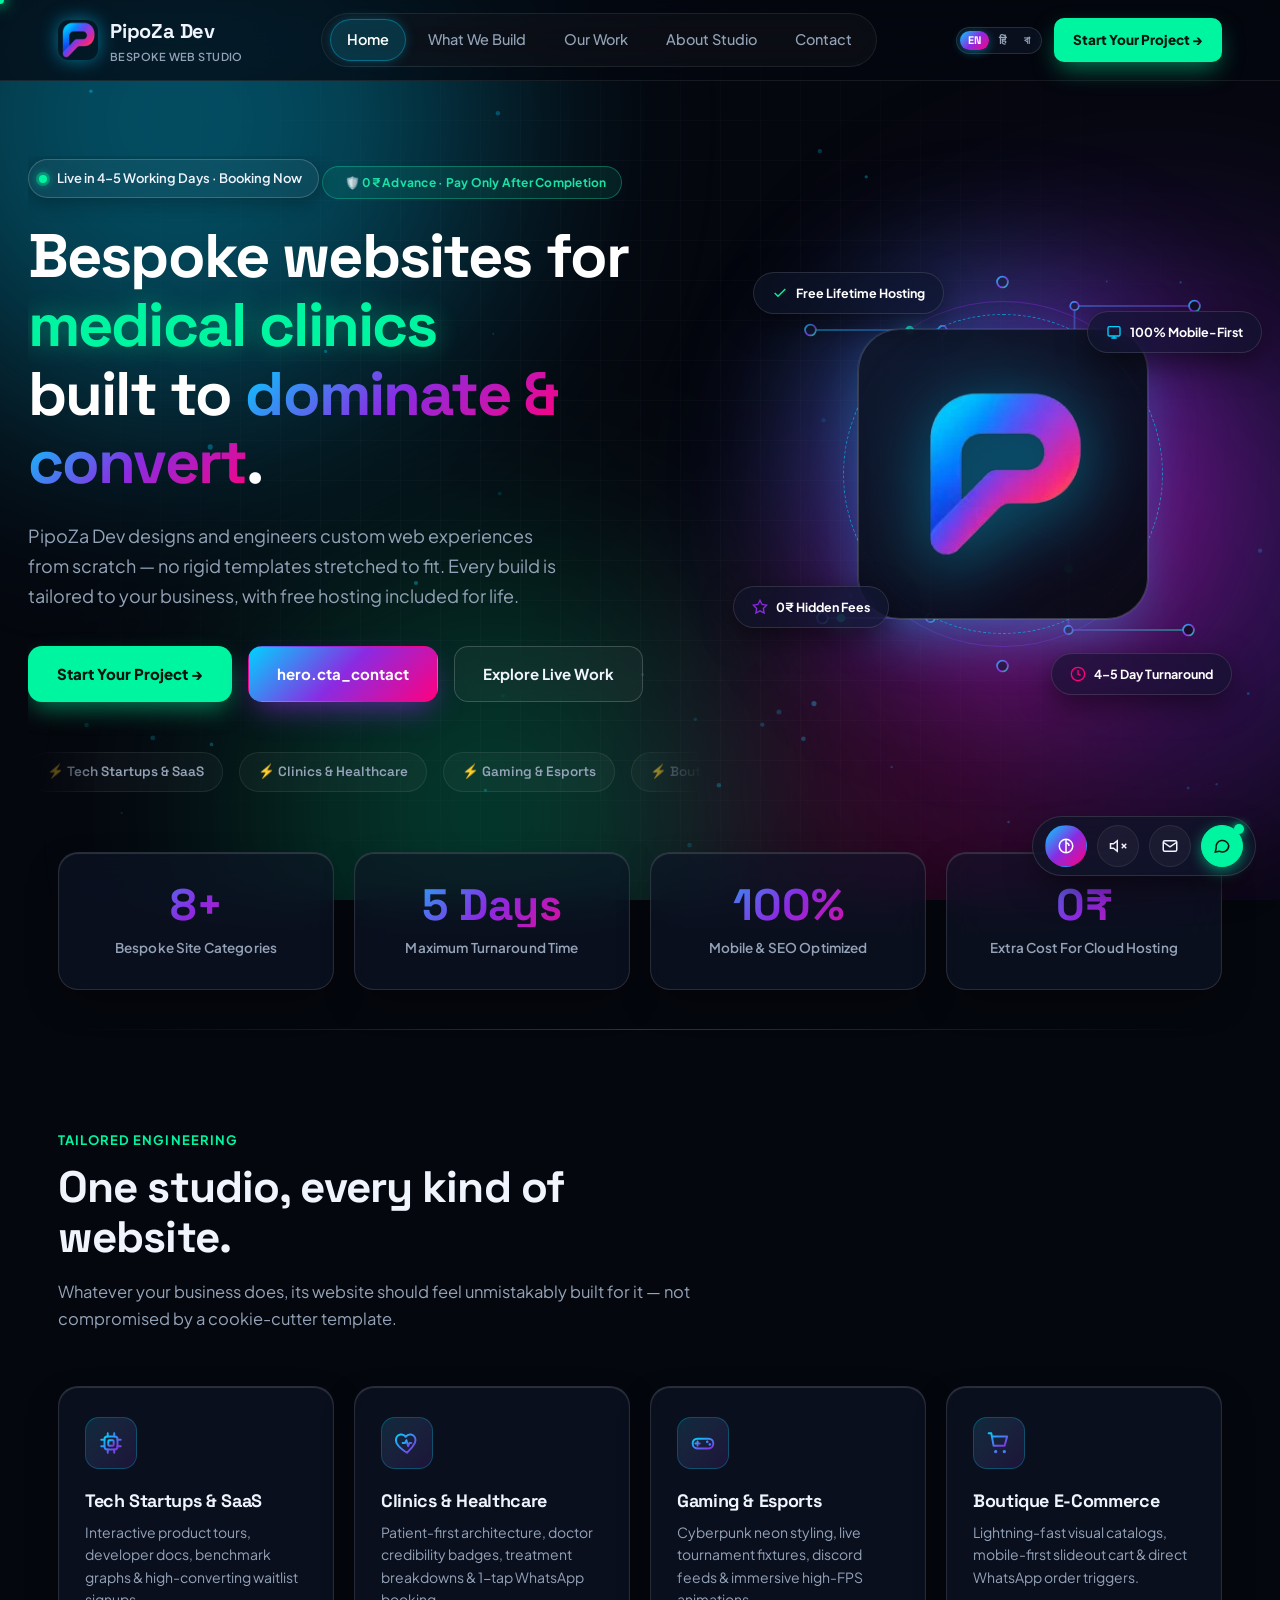
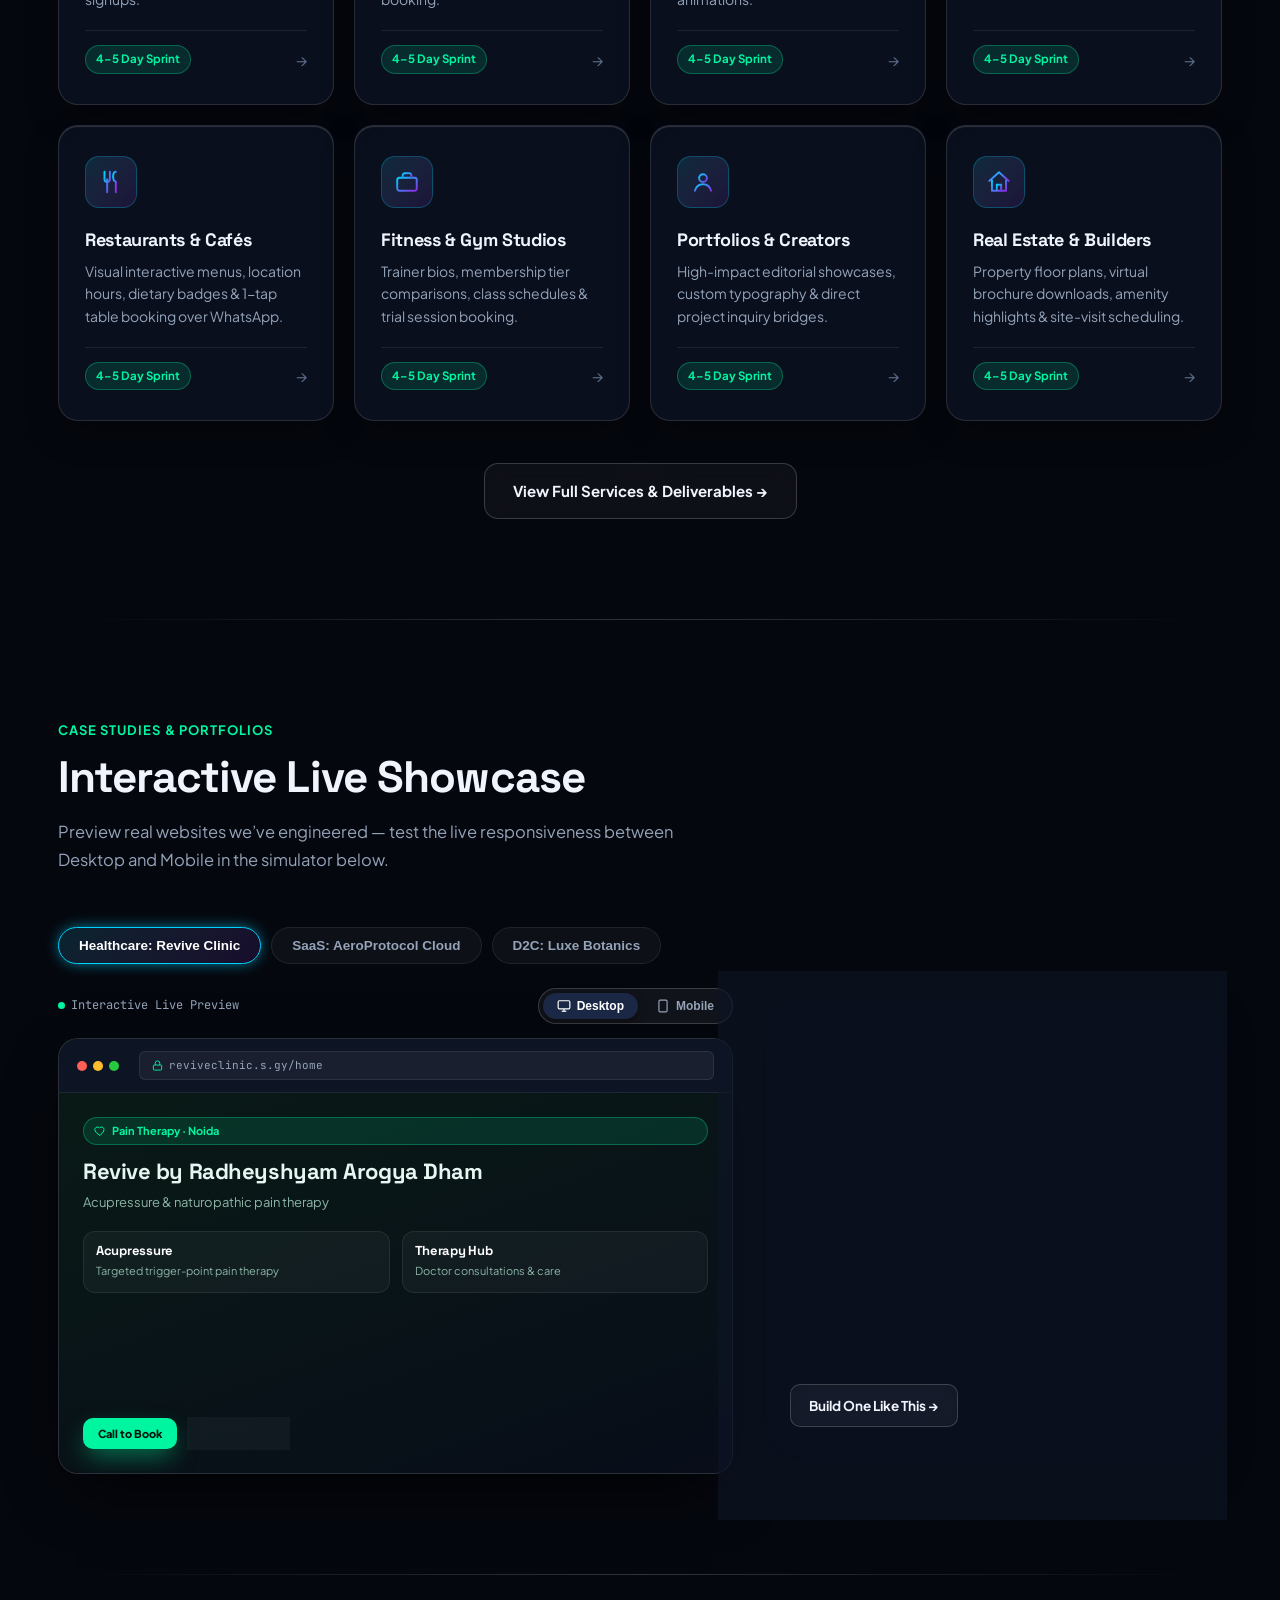
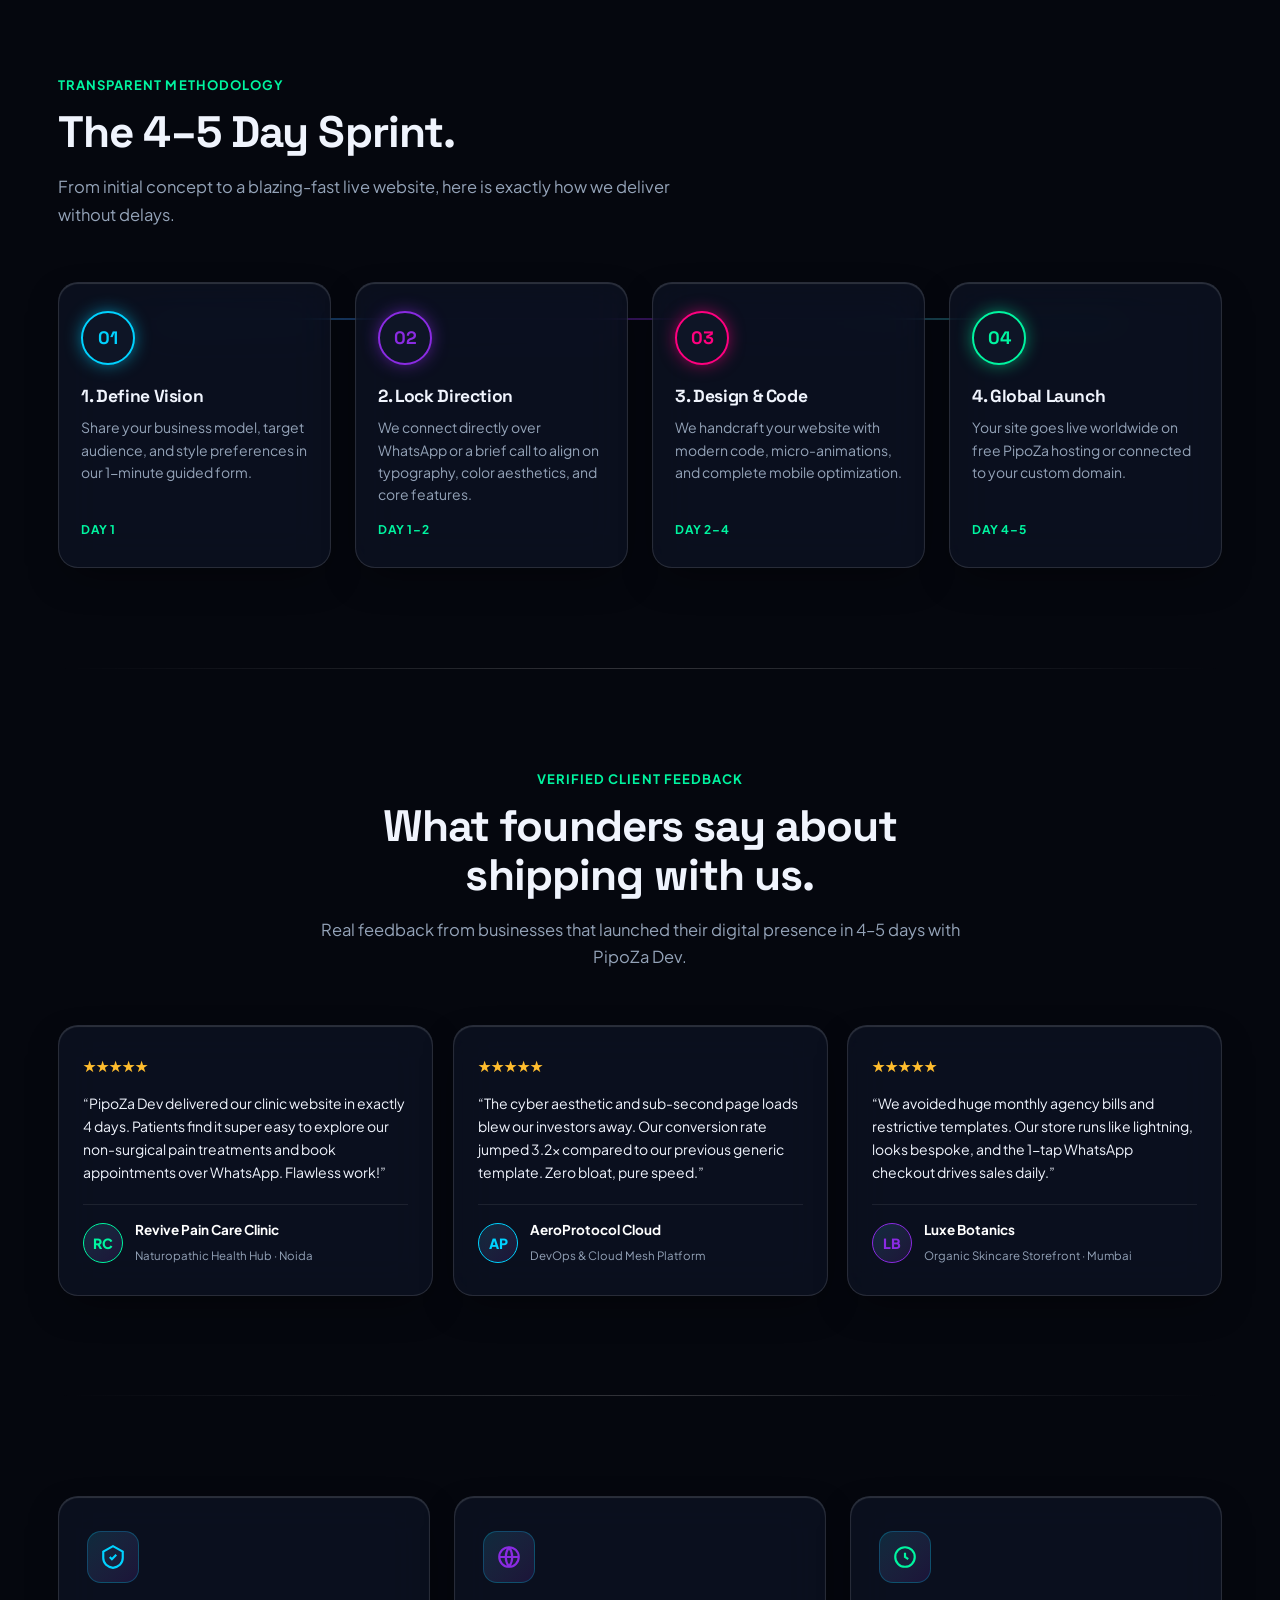
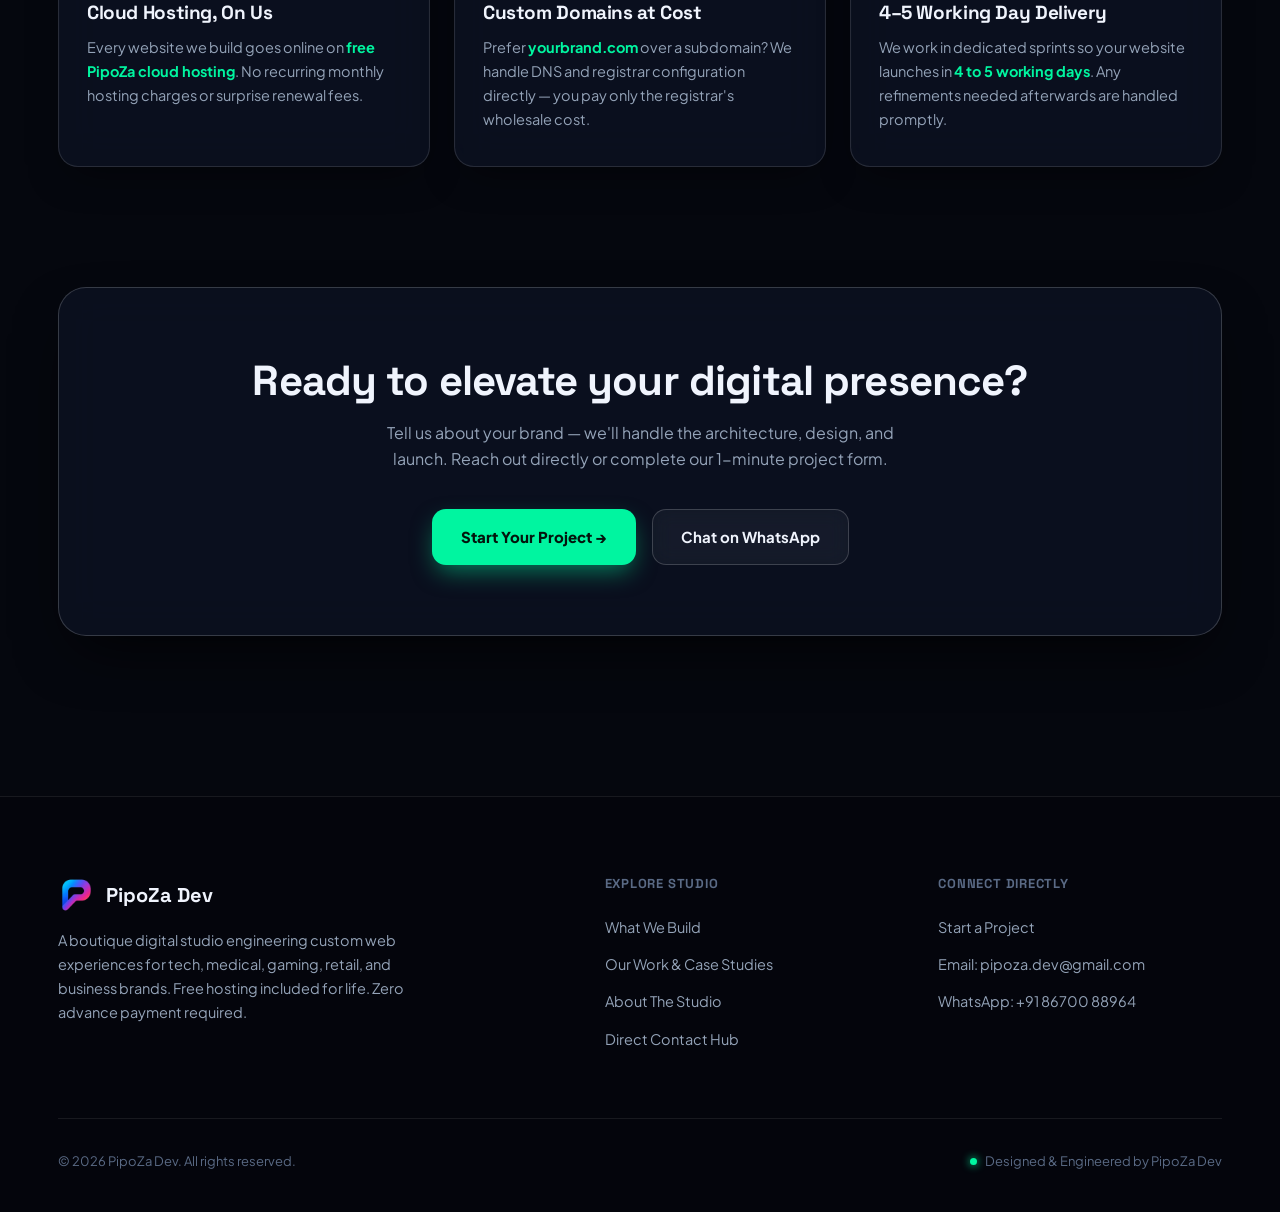
==== commit ecfd39ec: "Add files via upload" ====
--- a/index.html
+++ b/index.html
@@ -84,6 +84,7 @@
         </p>
         <div class="hero-actions">
           <a href="start" class="btn btn-primary" data-i18n="hero.cta_start">Start Your Project →</a>
+          <a href="contact" class="btn btn-grad" data-i18n="hero.cta_contact">Direct Contact ↗</a>
           <a href="work" class="btn btn-ghost" data-i18n="hero.cta_work">Explore Live Work</a>
         </div>
         <div class="hero-ticker">
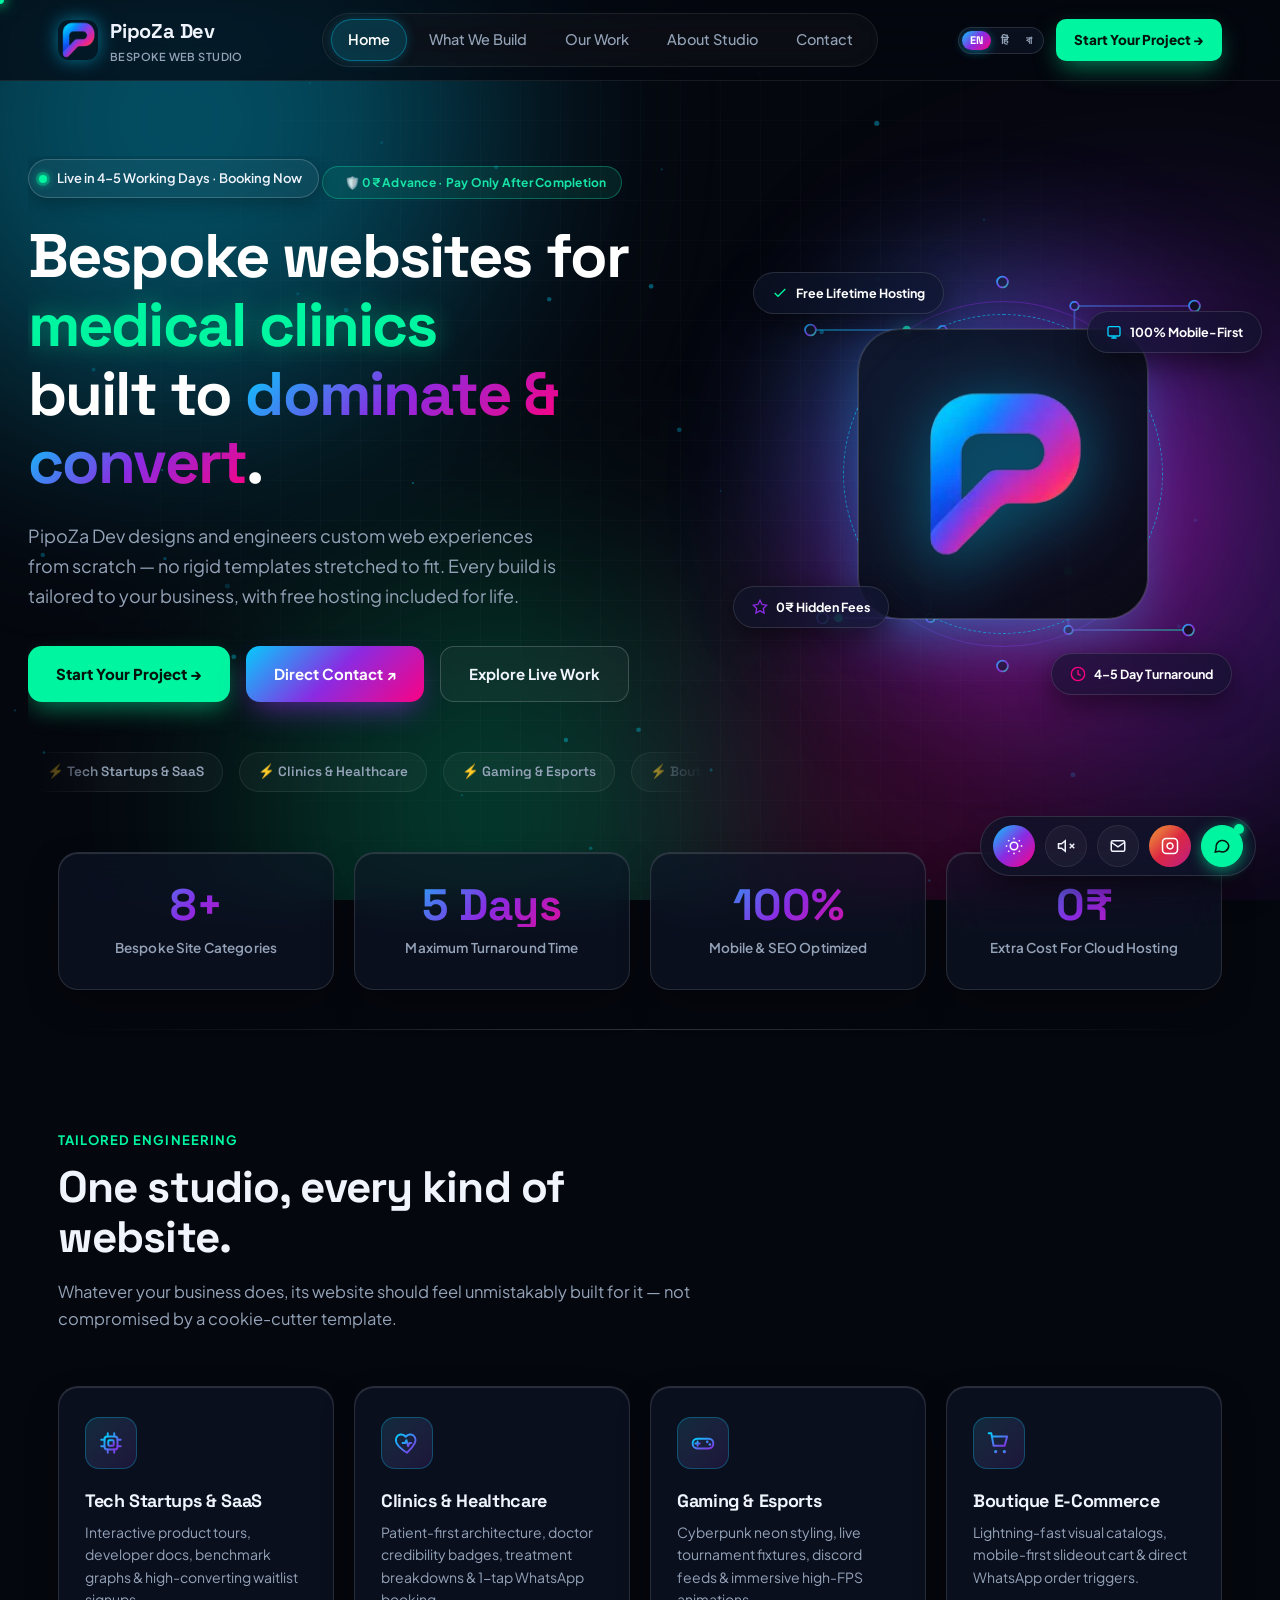
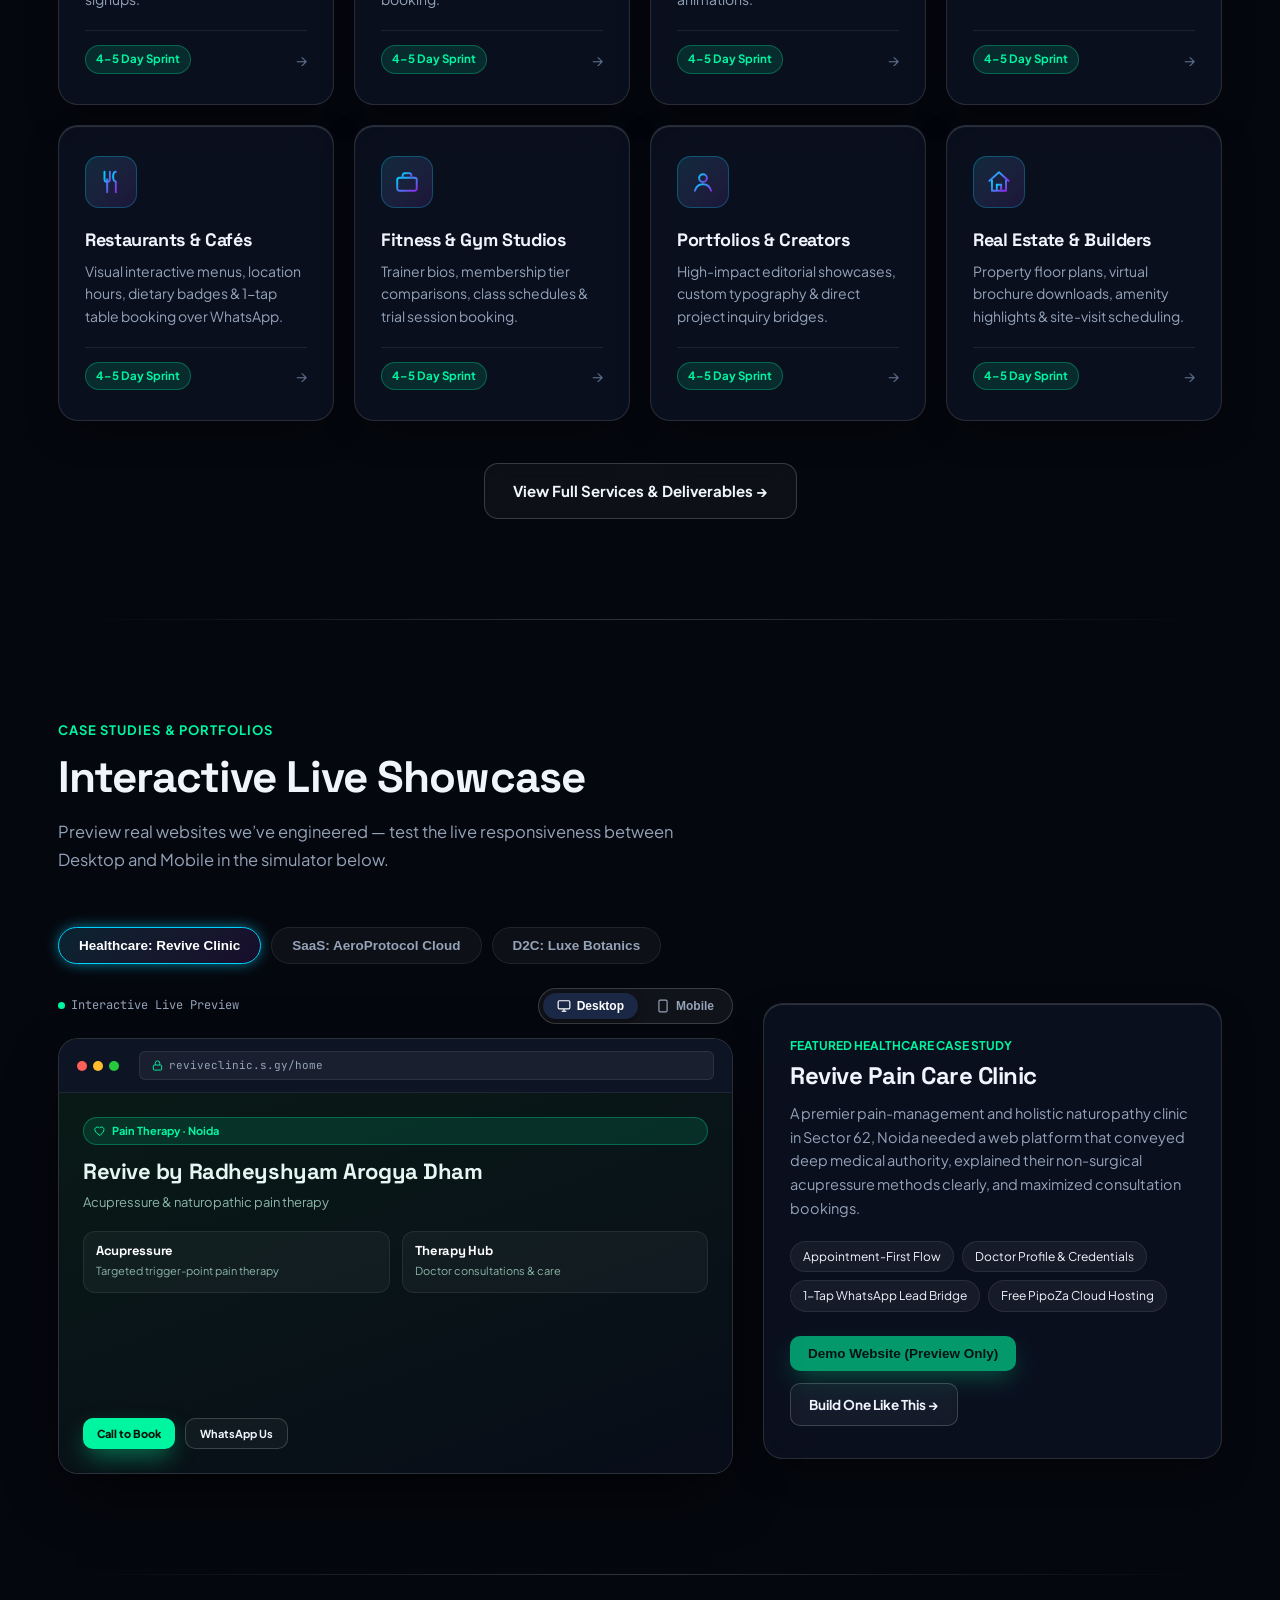
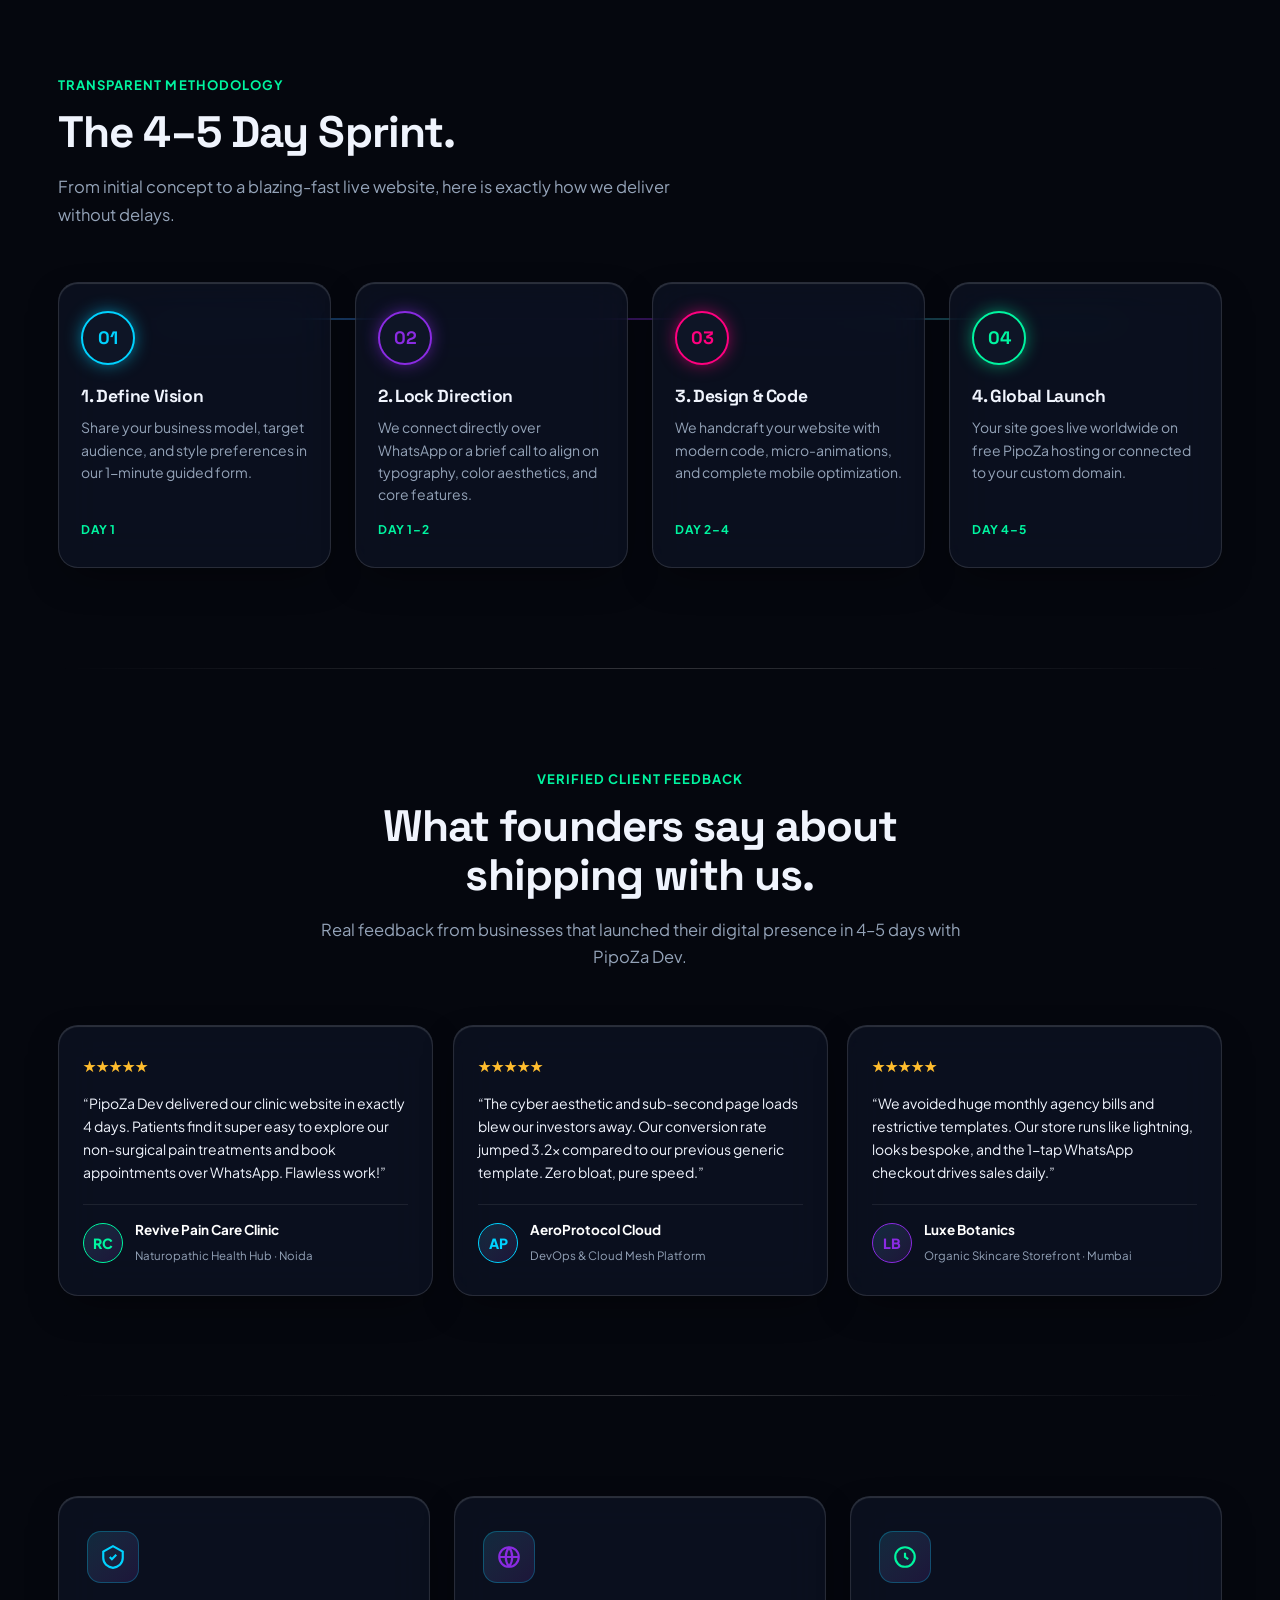
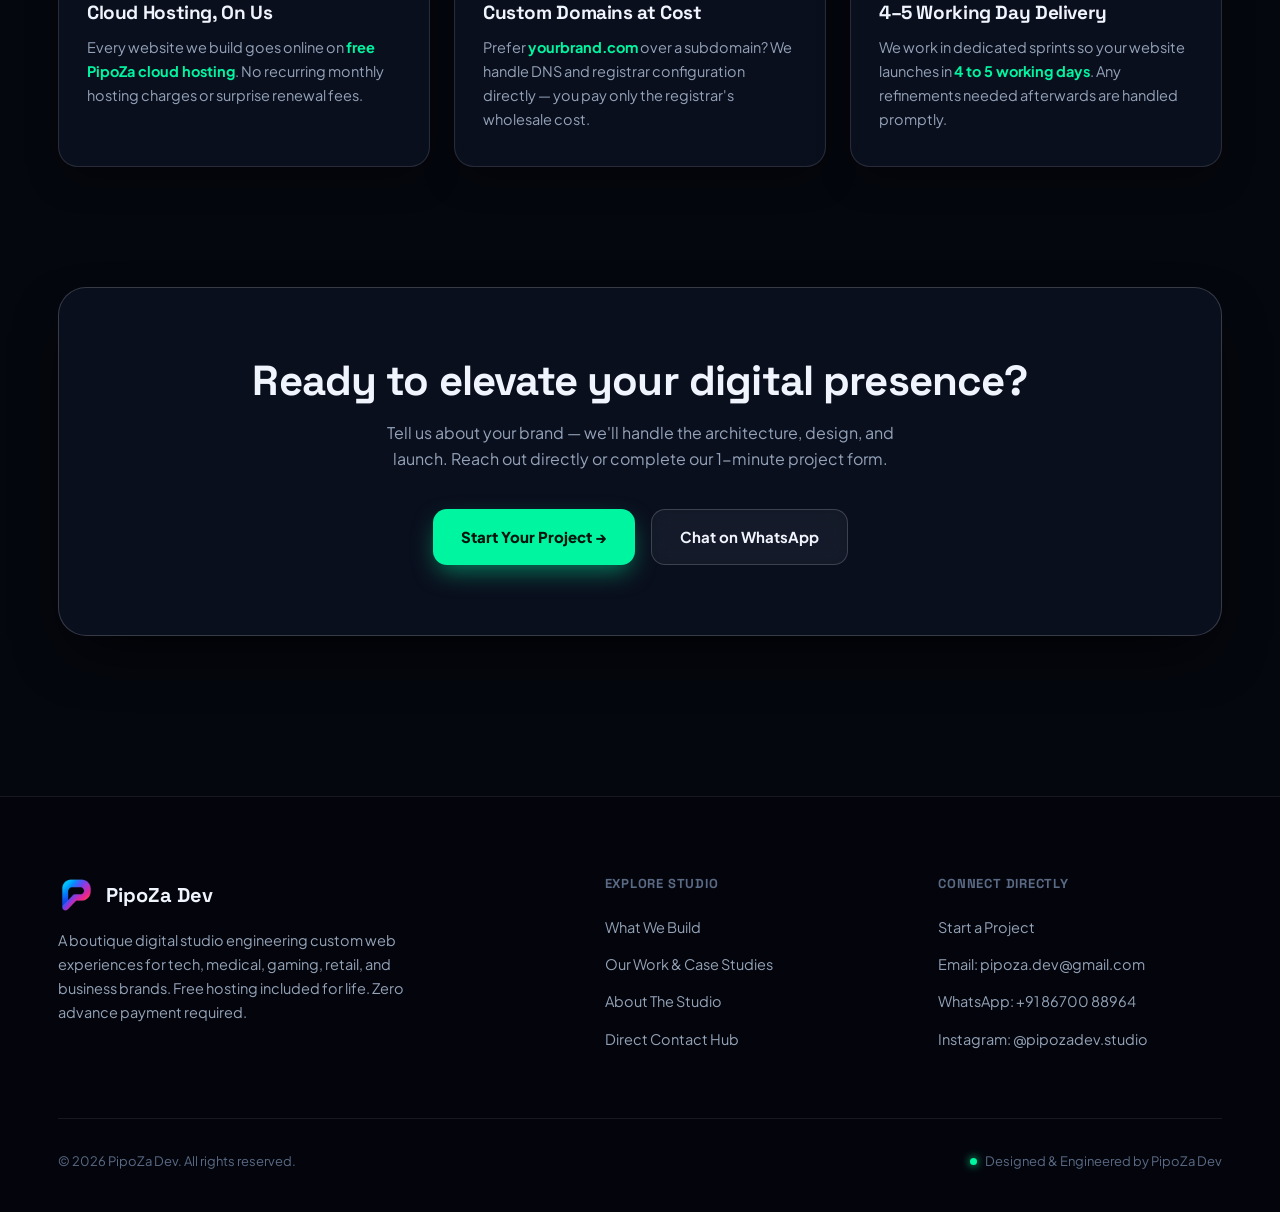
==== commit e7c16d84: "Add files via upload" ====
--- a/index.html
+++ b/index.html
@@ -1,5 +1,5 @@
 <!DOCTYPE html>
-<html lang="en" data-palette="aurora">
+<html lang="en" data-theme="dark">
 <head>
 <meta charset="UTF-8">
 <title>PipoZa Dev — Bespoke Websites Engineered for High Growth</title>
@@ -347,6 +347,7 @@
           <a href="start" data-i18n="foot.start">Start a Project</a>
           <a href="mailto:pipoza.dev@gmail.com" data-email-link data-i18n="foot.email_link">Email: pipoza.dev@gmail.com</a>
           <a href="https://wa.me/918670088964" target="_blank" rel="noopener" data-wa-link data-i18n="foot.wa_link">WhatsApp: +91 86700 88964</a>
+          <a href="https://www.instagram.com/pipozadev.studio/" target="_blank" rel="noopener" data-ig-link data-i18n="foot.ig_link">Instagram: @pipozadev.studio</a>
         </div>
       </div>
     </div>
--- a/style.css
+++ b/style.css
@@ -55,6 +55,37 @@
   --ease-smooth: cubic-bezier(0.16, 1, 0.3, 1);
 }
 
+/* =========================================================
+   LIGHT THEME FOUNDATION (Dark Mode is Default)
+   ========================================================= */
+html[data-theme="light"] {
+  --bg: #d4deec;
+  --bg-deep: #c8d4e6;
+  --bg-soft: #bccae0;
+  --surface: #e4ebf5;
+  --surface-2: #d6e0ef;
+  --surface-3: #c5d2e5;
+  
+  --glass: rgba(228, 235, 245, 0.86);
+  --glass-card: rgba(233, 240, 249, 0.90);
+  --glass-elevated: #ebf1f9;
+  --glass-brd: rgba(15, 23, 42, 0.14);
+  --glass-highlight: inset 0 1px 1px 0 rgba(255, 255, 255, 0.75);
+  --border: rgba(15, 23, 42, 0.11);
+  --border-strong: rgba(15, 23, 42, 0.22);
+  
+  --text: #0f172a;
+  --text-dim: #293548;
+  --text-faint: #475569;
+  --text-glow: #020617;
+  
+  --go: #059669; /* Crisp Emerald Action CTA for Light Mode */
+  
+  --shadow-glow: 0 0 0 1px var(--glass-brd), 0 18px 42px -12px rgba(15, 23, 42, 0.14);
+  --shadow-strong: 0 22px 50px -12px rgba(15, 23, 42, 0.18);
+  --shadow-btn: 0 10px 25px -5px rgba(5, 150, 105, 0.38);
+}
+
 /* Palette 2: Cyberpunk 2077 */
 html[data-palette="cyberpunk"] {
   --c1: #ff0055;
@@ -119,6 +150,14 @@
   min-height: 100vh;
   min-height: 100dvh;
   line-height: 1.6;
+  display: flex;
+  flex-direction: column;
+  margin: 0;
+  padding-bottom: 0 !important;
+}
+
+main {
+  flex: 1 0 auto;
 }
 
 ::selection {
@@ -614,7 +653,10 @@
   font-weight: 700;
   font-size: 15px;
   cursor: pointer;
-  border: 1px solid transparent;
+  border: 0;
+  background-origin: border-box;
+  background-clip: border-box;
+  background-repeat: no-repeat;
   transition: transform 0.25s var(--ease-spring), box-shadow 0.25s ease, background 0.25s ease, border-color 0.25s ease, color 0.25s ease;
   white-space: nowrap;
   position: relative;
@@ -647,6 +689,9 @@
 
 .btn-primary {
   background: var(--go);
+  background-origin: border-box;
+  background-clip: border-box;
+  border: 0 !important;
   color: #03150d;
   box-shadow: var(--shadow-btn);
   font-weight: 800;
@@ -657,8 +702,14 @@
 }
 
 .btn-grad {
-  background: var(--grad-brand);
-  color: #fff;
+  background: var(--grad-brand) !important;
+  background-origin: border-box !important;
+  background-clip: border-box !important;
+  background-repeat: no-repeat !important;
+  background-size: 102% 102% !important;
+  background-position: center !important;
+  border: 0 !important;
+  color: #fff !important;
   box-shadow: 0 12px 30px -8px color-mix(in srgb, var(--c2) 65%, transparent);
 }
 
@@ -669,7 +720,7 @@
 .btn-ghost {
   background: rgba(255, 255, 255, 0.04);
   color: var(--text);
-  border-color: var(--border-strong);
+  border: 1px solid var(--border-strong);
   backdrop-filter: blur(10px);
 }
 
@@ -1179,20 +1230,32 @@
   align-items: center;
   justify-content: center;
   background: var(--grad-brand-soft);
-  border: 1px solid color-mix(in srgb, var(--c1) 25%, transparent);
+  background-origin: border-box !important;
+  background-clip: border-box !important;
+  background-repeat: no-repeat !important;
+  background-size: 104% 104% !important;
+  background-position: center !important;
+  border: 0 !important;
+  box-shadow: inset 0 0 0 1px color-mix(in srgb, var(--c1) 28%, transparent);
   margin-bottom: 22px;
-  transition: transform 0.3s var(--ease-spring), background 0.3s ease;
+  transition: transform 0.3s var(--ease-spring), background 0.3s ease, box-shadow 0.3s ease;
 }
 
 .cat-card:hover .ic {
   transform: scale(1.12) rotate(4deg);
-  background: var(--grad-brand);
-}
-
-.cat-card:hover .ic svg path,
-.cat-card:hover .ic svg rect,
-.cat-card:hover .ic svg circle {
-  stroke: #fff;
+  background: var(--grad-brand) !important;
+  background-origin: border-box !important;
+  background-clip: border-box !important;
+  background-repeat: no-repeat !important;
+  background-size: 104% 104% !important;
+  background-position: center !important;
+  border: 0 !important;
+  box-shadow: 0 10px 26px -4px color-mix(in srgb, var(--c2) 70%, transparent) !important;
+}
+
+.cat-card:hover .ic svg,
+.cat-card:hover .ic svg * {
+  stroke: #ffffff !important;
 }
 
 .cat-card .ic svg {
@@ -1849,7 +1912,31 @@
   justify-content: center;
   margin-bottom: 20px;
   background: var(--grad-brand-soft);
-  border: 1px solid color-mix(in srgb, var(--c1) 25%, transparent);
+  background-origin: border-box !important;
+  background-clip: border-box !important;
+  background-repeat: no-repeat !important;
+  background-size: 104% 104% !important;
+  background-position: center !important;
+  border: 0 !important;
+  box-shadow: inset 0 0 0 1px color-mix(in srgb, var(--c1) 28%, transparent);
+  transition: transform 0.3s var(--ease-spring), background 0.3s ease, box-shadow 0.3s ease;
+}
+
+.policy-card:hover .ic {
+  transform: scale(1.1) rotate(3deg);
+  background: var(--grad-brand) !important;
+  background-origin: border-box !important;
+  background-clip: border-box !important;
+  background-repeat: no-repeat !important;
+  background-size: 104% 104% !important;
+  background-position: center !important;
+  border: 0 !important;
+  box-shadow: 0 10px 26px -4px color-mix(in srgb, var(--c2) 70%, transparent) !important;
+}
+
+.policy-card:hover .ic svg,
+.policy-card:hover .ic svg * {
+  stroke: #ffffff !important;
 }
 
 .policy-card .ic svg {
@@ -3650,7 +3737,12 @@
     height: 15px;
   }
   body {
-    padding-bottom: 70px;
+    padding-bottom: 0 !important;
+    margin-bottom: 0 !important;
+  }
+  footer {
+    padding-bottom: 86px !important;
+    margin-bottom: 0 !important;
   }
 }
 
@@ -3986,6 +4078,2171 @@
   }
 }
 
-
-
-
+/* =========================================================
+   GLOBAL SEAMLESS GRADIENT ENGINE (ZERO GAPS / ZERO BORDER SEAMS)
+   ========================================================= */
+.btn,
+.btn-grad,
+.btn-primary,
+.btn-ig,
+.ic,
+.cat-card .ic,
+.policy-card .ic,
+.dock-btn,
+.dock-btn.btn-theme,
+.dock-btn.btn-ig-dock,
+.lang-pill,
+.lang-pill.active,
+.curr-btn,
+.curr-btn.active,
+.showcase-tab,
+.showcase-tab.active,
+.calc-pill,
+.calc-pill.active,
+.step-card .num,
+.pv-brand-crest,
+.pv-nav-cta,
+.pv-btn-primary,
+.swatch .dot3,
+.live-palette-preview,
+.founder-badge-pill,
+.founder-role-tag.primary,
+.founder-crown-ribbon {
+  background-origin: border-box !important;
+  background-clip: border-box !important;
+  background-repeat: no-repeat !important;
+}
+
+.btn-grad,
+.btn-ig,
+.dock-btn.btn-theme,
+.dock-btn.btn-ig-dock,
+.lang-pill.active,
+.curr-btn.active,
+.pv-brand-crest,
+.pv-nav-cta,
+.pv-btn-primary,
+.swatch.pal-custom .dot3 {
+  border: 0 !important;
+  background-size: 104% 104% !important;
+  background-position: center !important;
+}
+
+/* =========================================================
+   COMPREHENSIVE LIGHT THEME RULES (SOFT SLATE PEARL — NOT HARSH WHITE)
+   ========================================================= */
+html[data-theme="light"] body {
+  background: linear-gradient(160deg, #d5dfed 0%, #c8d5e7 50%, #d2ddec 100%) !important;
+  background-attachment: fixed !important;
+  color: var(--text);
+}
+
+html[data-theme="light"] #bgCanvas {
+  opacity: 0.32;
+}
+
+html[data-theme="light"] .cyber-grid {
+  background-image: 
+    linear-gradient(rgba(15, 23, 42, 0.055) 1px, transparent 1px),
+    linear-gradient(90deg, rgba(15, 23, 42, 0.055) 1px, transparent 1px);
+  opacity: 0.8;
+}
+
+html[data-theme="light"] .ambient {
+  opacity: 0.48;
+}
+
+html[data-theme="light"] header {
+  background: rgba(210, 221, 236, 0.88);
+  border-bottom-color: rgba(15, 23, 42, 0.12);
+}
+
+html[data-theme="light"] .brand span {
+  color: #0f172a;
+}
+
+html[data-theme="light"] .brand small {
+  color: #475569;
+}
+
+html[data-theme="light"] .nav-links a {
+  color: #334155;
+}
+
+html[data-theme="light"] .nav-links a:hover,
+html[data-theme="light"] .nav-links a.active {
+  color: #0f172a;
+}
+
+html[data-theme="light"] .menu-btn {
+  color: #0f172a;
+  background: #dce6f4;
+  border-color: rgba(15, 23, 42, 0.15);
+}
+
+html[data-theme="light"] .mobile-nav {
+  background: rgba(216, 226, 240, 0.98);
+  border-color: rgba(15, 23, 42, 0.14);
+}
+
+html[data-theme="light"] .m-link {
+  color: #0f172a;
+  border-bottom-color: rgba(15, 23, 42, 0.08);
+}
+
+html[data-theme="light"] .glass {
+  background: rgba(232, 239, 249, 0.88);
+  border-color: rgba(15, 23, 42, 0.14);
+  box-shadow: 0 14px 35px -8px rgba(15, 23, 42, 0.1);
+}
+
+html[data-theme="light"] .hero-stat {
+  background: rgba(232, 239, 249, 0.88);
+  border-color: rgba(15, 23, 42, 0.13);
+  box-shadow: 0 6px 18px rgba(15, 23, 42, 0.06);
+}
+
+html[data-theme="light"] .hero-stat b {
+  color: #0f172a;
+}
+
+html[data-theme="light"] .field input,
+html[data-theme="light"] .field textarea,
+html[data-theme="light"] .field select {
+  background: #dee7f4;
+  border-color: rgba(15, 23, 42, 0.2);
+  color: #0f172a;
+}
+
+html[data-theme="light"] .field input::placeholder,
+html[data-theme="light"] .field textarea::placeholder {
+  color: #64748b;
+}
+
+html[data-theme="light"] .field input:focus,
+html[data-theme="light"] .field textarea:focus {
+  background: #eaf0f9;
+  border-color: var(--go);
+  box-shadow: 0 0 0 3px color-mix(in srgb, var(--go) 25%, transparent);
+}
+
+html[data-theme="light"] .field label {
+  color: #0f172a;
+}
+
+html[data-theme="light"] .type-opt {
+  background: #e1eaf6;
+  border-color: rgba(15, 23, 42, 0.14);
+}
+
+html[data-theme="light"] .type-opt span {
+  color: #0f172a;
+}
+
+html[data-theme="light"] .type-opt:hover {
+  background: #eaf1fa;
+  border-color: rgba(15, 23, 42, 0.3);
+  box-shadow: 0 6px 20px rgba(15, 23, 42, 0.08);
+}
+
+html[data-theme="light"] .type-opt.sel {
+  background: color-mix(in srgb, var(--go) 16%, #e4ecf7);
+  border-color: var(--go);
+  box-shadow: 0 0 0 1px var(--go) inset, 0 10px 25px -8px color-mix(in srgb, var(--go) 35%, transparent);
+}
+
+html[data-theme="light"] .chip-opt {
+  background: #e1eaf6;
+  border-color: rgba(15, 23, 42, 0.15);
+  color: #1e293b;
+}
+
+html[data-theme="light"] .chip-opt.sel {
+  color: #ffffff;
+}
+
+html[data-theme="light"] .preset-chip {
+  background: #e1eaf6;
+  border-color: rgba(15, 23, 42, 0.14);
+  color: #334155;
+}
+
+html[data-theme="light"] .preset-chip:hover {
+  color: #0f172a;
+  background: #eaf1fa;
+}
+
+html[data-theme="light"] .budget-slider-wrap {
+  background: #e1eaf6;
+  border-color: rgba(15, 23, 42, 0.14);
+  box-shadow: 0 4px 16px rgba(15, 23, 42, 0.05);
+}
+
+html[data-theme="light"] .budget-quick-pill {
+  background: #d8e3f2;
+  border-color: rgba(15, 23, 42, 0.14);
+  color: #334155;
+}
+
+html[data-theme="light"] .budget-quick-pill.active {
+  background: var(--go);
+  color: #04140f;
+  border-color: var(--go);
+}
+
+html[data-theme="light"] .review-box {
+  background: #e1eaf6;
+  border-color: rgba(15, 23, 42, 0.14);
+  color: #0f172a;
+}
+
+html[data-theme="light"] .review-row {
+  border-bottom-color: rgba(15, 23, 42, 0.1);
+}
+
+html[data-theme="light"] .review-row .val {
+  color: #0f172a;
+}
+
+html[data-theme="light"] .floating-dock {
+  background: rgba(222, 231, 244, 0.94);
+  border-color: rgba(15, 23, 42, 0.16);
+  box-shadow: 0 16px 36px -10px rgba(15, 23, 42, 0.22);
+}
+
+html[data-theme="light"] .dock-btn {
+  background: #d4e0f0;
+  border-color: rgba(15, 23, 42, 0.12);
+  color: #0f172a;
+}
+
+html[data-theme="light"] .dock-btn:hover {
+  background: #c5d4e8;
+  color: #0f172a;
+  border-color: rgba(15, 23, 42, 0.25);
+}
+
+html[data-theme="light"] .btn-ghost {
+  background: rgba(15, 23, 42, 0.06);
+  border-color: rgba(15, 23, 42, 0.18);
+  color: #0f172a;
+}
+
+html[data-theme="light"] .btn-ghost:hover {
+  background: rgba(15, 23, 42, 0.12);
+  border-color: rgba(15, 23, 42, 0.28);
+}
+
+html[data-theme="light"] footer {
+  background: linear-gradient(180deg, #cad7ea 0%, #becde2 100%);
+  border-top-color: rgba(15, 23, 42, 0.12);
+}
+
+html[data-theme="light"] .foot-brand {
+  color: #0f172a;
+}
+
+html[data-theme="light"] .foot-grid h4 {
+  color: #0f172a;
+}
+
+html[data-theme="light"] .flinks a {
+  color: #334155;
+}
+
+html[data-theme="light"] .flinks a:hover {
+  color: #0f172a;
+}
+
+html[data-theme="light"] .foot-bottom {
+  color: #475569;
+  border-top-color: rgba(15, 23, 42, 0.12);
+}
+
+html[data-theme="light"] .service-card,
+html[data-theme="light"] .work-card,
+html[data-theme="light"] .step-card,
+html[data-theme="light"] .team-card,
+html[data-theme="light"] .faq-item {
+  background: rgba(232, 239, 249, 0.90);
+  border-color: rgba(15, 23, 42, 0.14);
+  box-shadow: 0 8px 26px rgba(15, 23, 42, 0.07);
+}
+
+html[data-theme="light"] .work-title,
+html[data-theme="light"] .service-title,
+html[data-theme="light"] .faq-q {
+  color: #0f172a;
+}
+
+html[data-theme="light"] .zero-advance-banner {
+  background: linear-gradient(135deg, rgba(5, 150, 105, 0.14), rgba(0, 210, 255, 0.1));
+  border-color: rgba(5, 150, 105, 0.45);
+}
+
+html[data-theme="light"] .zab-content strong {
+  color: #0f172a;
+}
+
+html[data-theme="light"] .note-box {
+  background: rgba(0, 210, 255, 0.1);
+  border-color: rgba(0, 210, 255, 0.28);
+  color: #1e293b;
+}
+
+/* Light Mode Hero & Global Typography Overrides */
+html[data-theme="light"] h1,
+html[data-theme="light"] h2,
+html[data-theme="light"] h3,
+html[data-theme="light"] h4,
+html[data-theme="light"] h5,
+html[data-theme="light"] h6 {
+  color: #0f172a;
+}
+
+html[data-theme="light"] .hero h1 {
+  color: #0f172a !important;
+}
+
+html[data-theme="light"] .page-hero h1 {
+  color: #0f172a !important;
+}
+
+html[data-theme="light"] .rotator {
+  color: #059669 !important;
+  text-shadow: 0 0 20px rgba(5, 150, 105, 0.25) !important;
+}
+
+html[data-theme="light"] .hero p.lead {
+  color: #1e293b !important;
+}
+
+html[data-theme="light"] .eyebrow-badge {
+  background: rgba(232, 239, 249, 0.92) !important;
+  border-color: rgba(15, 23, 42, 0.18) !important;
+  color: #0f172a !important;
+  box-shadow: 0 4px 16px rgba(15, 23, 42, 0.08) !important;
+}
+
+html[data-theme="light"] .hero-advance-pill {
+  background: rgba(5, 150, 105, 0.14) !important;
+  border-color: rgba(5, 150, 105, 0.4) !important;
+  color: #065f46 !important;
+  box-shadow: 0 4px 14px rgba(5, 150, 105, 0.1) !important;
+}
+
+html[data-theme="light"] .f-tag {
+  background: rgba(234, 241, 250, 0.94) !important;
+  border: 1px solid rgba(15, 23, 42, 0.18) !important;
+  color: #0f172a !important;
+  box-shadow: 0 10px 25px rgba(15, 23, 42, 0.12), 0 2px 6px rgba(15, 23, 42, 0.06) !important;
+}
+
+html[data-theme="light"] .f-tag:hover {
+  border-color: #059669 !important;
+  color: #000000 !important;
+  box-shadow: 0 12px 30px rgba(5, 150, 105, 0.22) !important;
+}
+
+html[data-theme="light"] .hero-ticker span {
+  background: rgba(232, 239, 249, 0.92) !important;
+  border-color: rgba(15, 23, 42, 0.14) !important;
+  color: #1e293b !important;
+  box-shadow: 0 2px 8px rgba(15, 23, 42, 0.06) !important;
+}
+
+html[data-theme="light"] .hero-ticker span:hover {
+  color: #0f172a !important;
+  border-color: #0284c7 !important;
+  background: #e6f4f1 !important;
+}
+
+html[data-theme="light"] .hero-actions .btn-ghost {
+  background: rgba(232, 239, 249, 0.9) !important;
+  border-color: rgba(15, 23, 42, 0.22) !important;
+  color: #0f172a !important;
+  box-shadow: 0 3px 12px rgba(15, 23, 42, 0.07) !important;
+}
+
+html[data-theme="light"] .hero-actions .btn-ghost:hover {
+  background: #eef3fb !important;
+  border-color: #0f172a !important;
+  color: #0f172a !important;
+}
+
+html[data-theme="light"] .btn-primary {
+  color: #03150d !important;
+}
+
+html[data-theme="light"] .policy-card,
+html[data-theme="light"] .cat-card,
+html[data-theme="light"] .case-study-card,
+html[data-theme="light"] .calc-card,
+html[data-theme="light"] .work-info {
+  background: rgba(232, 239, 249, 0.90) !important;
+  border-color: rgba(15, 23, 42, 0.14) !important;
+  box-shadow: 0 12px 30px -8px rgba(15, 23, 42, 0.09) !important;
+  color: #0f172a !important;
+}
+
+html[data-theme="light"] .policy-card h3,
+html[data-theme="light"] .cat-card h3,
+html[data-theme="light"] .work-info h3,
+html[data-theme="light"] .calc-card h3 {
+  color: #0f172a !important;
+}
+
+html[data-theme="light"] .policy-card p,
+html[data-theme="light"] .cat-card p,
+html[data-theme="light"] .work-info p,
+html[data-theme="light"] .calc-card p {
+  color: #334155 !important;
+}
+
+html[data-theme="light"] .testi-card {
+  background: rgba(232, 239, 249, 0.90) !important;
+  border-color: rgba(15, 23, 42, 0.14) !important;
+  box-shadow: 0 8px 24px rgba(15, 23, 42, 0.07) !important;
+}
+
+html[data-theme="light"] .testi-quote {
+  color: #1e293b !important;
+}
+
+html[data-theme="light"] .testi-name {
+  color: #0f172a !important;
+}
+
+html[data-theme="light"] .testi-role {
+  color: #475569 !important;
+}
+
+html[data-theme="light"] .comp-table th {
+  background: #d8e3f2 !important;
+  color: #0f172a !important;
+  border-bottom: 2px solid rgba(15, 23, 42, 0.15) !important;
+}
+
+html[data-theme="light"] .comp-table td {
+  border-bottom: 1px solid rgba(15, 23, 42, 0.1) !important;
+  color: #1e293b !important;
+}
+
+html[data-theme="light"] .comp-table tr:hover td {
+  background: rgba(15, 23, 42, 0.04) !important;
+}
+
+html[data-theme="light"] .showcase-tab {
+  background: #e1eaf6 !important;
+  border-color: rgba(15, 23, 42, 0.15) !important;
+  color: #334155 !important;
+}
+
+html[data-theme="light"] .showcase-tab:hover {
+  color: #0f172a !important;
+  border-color: rgba(15, 23, 42, 0.3) !important;
+}
+
+html[data-theme="light"] .showcase-tab.active {
+  background: rgba(2, 132, 199, 0.16) !important;
+  border-color: #0284c7 !important;
+  color: #0369a1 !important;
+  box-shadow: 0 0 16px -4px rgba(2, 132, 199, 0.4) !important;
+}
+
+html[data-theme="light"] .browser-stage {
+  color: #0f172a !important;
+}
+
+html[data-theme="light"] .mockup-window {
+  background: #e4ecf7 !important;
+  border-color: rgba(15, 23, 42, 0.16) !important;
+  box-shadow: 0 25px 60px -15px rgba(15, 23, 42, 0.16) !important;
+}
+
+html[data-theme="light"] .mockup-titlebar {
+  background: #d6e1f0 !important;
+  border-bottom-color: rgba(15, 23, 42, 0.1) !important;
+}
+
+html[data-theme="light"] .mockup-url {
+  background: #eaf0f9 !important;
+  color: #334155 !important;
+  border: 1px solid rgba(15, 23, 42, 0.12) !important;
+}
+
+/* =========================================================
+   LIVE WEBSITE PREVIEW SECTION (WIZARD)
+   ========================================================= */
+.wizard-live-preview-section {
+  margin-top: 36px;
+  padding-top: 30px;
+  border-top: 1px solid var(--border);
+  position: relative;
+}
+
+.preview-section-header {
+  display: flex;
+  justify-content: space-between;
+  align-items: center;
+  margin-bottom: 18px;
+  flex-wrap: wrap;
+  gap: 14px;
+}
+
+.ps-header-left {
+  display: flex;
+  flex-direction: column;
+  gap: 4px;
+}
+
+.ps-badge {
+  display: inline-flex;
+  align-items: center;
+  gap: 8px;
+  padding: 5px 12px;
+  background: color-mix(in srgb, var(--go) 12%, transparent);
+  border: 1px solid color-mix(in srgb, var(--go) 35%, transparent);
+  border-radius: var(--radius-pill);
+  font-size: 12px;
+  font-weight: 700;
+  color: var(--go);
+  width: fit-content;
+}
+
+.ps-pulse-dot {
+  width: 7px;
+  height: 7px;
+  border-radius: 50%;
+  background: var(--go);
+  box-shadow: 0 0 10px var(--go);
+  animation: pulseDot 1.8s infinite;
+}
+
+@keyframes pulseDot {
+  0%, 100% { opacity: 1; transform: scale(1); }
+  50% { opacity: 0.4; transform: scale(0.8); }
+}
+
+.ps-subtext {
+  font-size: 13px;
+  color: var(--text-dim);
+}
+
+.ps-header-actions {
+  display: flex;
+  align-items: center;
+  gap: 10px;
+  flex-wrap: wrap;
+}
+
+.device-switcher {
+  display: inline-flex;
+  background: rgba(255, 255, 255, 0.04);
+  border: 1px solid var(--border);
+  border-radius: var(--radius-pill);
+  padding: 3px;
+  gap: 2px;
+}
+
+html[data-theme="light"] .device-switcher {
+  background: #e2e8f0;
+  border-color: rgba(15, 23, 42, 0.1);
+}
+
+.dev-btn {
+  background: transparent;
+  border: none;
+  color: var(--text-dim);
+  font-size: 12px;
+  font-weight: 600;
+  padding: 6px 14px;
+  border-radius: var(--radius-pill);
+  cursor: pointer;
+  display: inline-flex;
+  align-items: center;
+  gap: 6px;
+  transition: all 0.2s ease;
+}
+
+.dev-btn.active {
+  background: var(--surface-2);
+  color: #ffffff;
+  box-shadow: 0 2px 8px rgba(0, 0, 0, 0.3);
+}
+
+html[data-theme="light"] .dev-btn.active {
+  background: #ffffff;
+  color: #0f172a;
+}
+
+.pv-theme-toggle {
+  background: rgba(255, 255, 255, 0.04);
+  border: 1px solid var(--border);
+  border-radius: var(--radius-pill);
+  padding: 6px 12px;
+  font-size: 12px;
+  font-weight: 600;
+  color: var(--text);
+  cursor: pointer;
+  display: inline-flex;
+  align-items: center;
+  gap: 6px;
+  transition: all 0.2s ease;
+}
+
+html[data-theme="light"] .pv-theme-toggle {
+  background: #ffffff;
+  border-color: rgba(15, 23, 42, 0.12);
+  color: #0f172a;
+}
+
+.pv-theme-toggle:hover {
+  border-color: var(--c1);
+}
+
+/* Browser Window Frame */
+.pv-browser-window {
+  background: var(--bg-deep);
+  border: 1px solid var(--border-strong);
+  border-radius: 18px;
+  overflow: hidden;
+  box-shadow: 0 20px 50px -10px rgba(0, 0, 0, 0.6), 0 0 0 1px var(--glass-brd);
+  transition: all 0.35s var(--ease-smooth);
+}
+
+html[data-theme="light"] .pv-browser-window {
+  background: #ffffff;
+  box-shadow: 0 20px 50px -10px rgba(15, 23, 42, 0.12), 0 0 0 1px rgba(15, 23, 42, 0.08);
+}
+
+.pv-window-bar {
+  display: flex;
+  align-items: center;
+  justify-content: space-between;
+  padding: 10px 16px;
+  background: rgba(255, 255, 255, 0.03);
+  border-bottom: 1px solid var(--border);
+  gap: 12px;
+}
+
+html[data-theme="light"] .pv-window-bar {
+  background: #f1f5f9;
+}
+
+.pv-dots {
+  display: flex;
+  gap: 6px;
+}
+
+.pv-dot {
+  width: 10px;
+  height: 10px;
+  border-radius: 50%;
+}
+
+.pv-dot.red { background: #ff5f56; }
+.pv-dot.yellow { background: #ffbd2e; }
+.pv-dot.green { background: #27c93f; }
+
+.pv-address-bar {
+  flex: 1;
+  max-width: 480px;
+  display: flex;
+  align-items: center;
+  justify-content: center;
+  gap: 4px;
+  padding: 5px 14px;
+  background: rgba(0, 0, 0, 0.3);
+  border: 1px solid var(--border);
+  border-radius: var(--radius-pill);
+  font-family: 'JetBrains Mono', monospace;
+  font-size: 11.5px;
+  color: var(--text-dim);
+  overflow: hidden;
+  text-overflow: ellipsis;
+  white-space: nowrap;
+}
+
+html[data-theme="light"] .pv-address-bar {
+  background: #ffffff;
+  border-color: rgba(15, 23, 42, 0.1);
+  color: #475569;
+}
+
+.pv-url-slug {
+  color: var(--go);
+  font-weight: 600;
+}
+
+.pv-status-indicator {
+  display: flex;
+  align-items: center;
+  gap: 6px;
+  font-size: 11.5px;
+  font-weight: 600;
+  color: var(--go);
+}
+
+.pv-status-dot {
+  width: 6px;
+  height: 6px;
+  border-radius: 50%;
+  background: var(--go);
+  box-shadow: 0 0 8px var(--go);
+}
+
+/* Viewport Area */
+.pv-viewport {
+  width: 100%;
+  min-height: 480px;
+  background: #060913;
+  overflow: hidden;
+  position: relative;
+  transition: max-width 0.4s cubic-bezier(0.16, 1, 0.3, 1), margin 0.4s ease;
+}
+
+.pv-viewport.mobile-view {
+  max-width: 375px;
+  margin: 20px auto;
+  border-radius: 32px;
+  border: 8px solid #1a2234;
+  box-shadow: 0 25px 60px rgba(0, 0, 0, 0.7);
+}
+
+/* Simulated Website Inside Viewport */
+.pv-site {
+  --pv-c1: #00d2ff;
+  --pv-c2: #8a2be2;
+  --pv-c3: #ff007f;
+  --pv-go: #00f5a0;
+  --pv-bg: #070a14;
+  --pv-card: rgba(16, 24, 44, 0.75);
+  --pv-card-brd: rgba(255, 255, 255, 0.1);
+  --pv-text: #f0f4fd;
+  --pv-text-dim: #94a3b8;
+  --pv-radius: 12px;
+  --pv-font: 'Plus Jakarta Sans', sans-serif;
+  
+  font-family: var(--pv-font);
+  background: var(--pv-bg);
+  color: var(--pv-text);
+  padding: 24px;
+  min-height: 480px;
+  position: relative;
+  transition: all 0.35s ease;
+}
+
+.pv-site[data-pv-theme="light"] {
+  --pv-bg: #f8fafc;
+  --pv-card: #ffffff;
+  --pv-card-brd: rgba(15, 23, 42, 0.1);
+  --pv-text: #0f172a;
+  --pv-text-dim: #475569;
+}
+
+/* Simulated Navbar */
+.pv-nav {
+  display: flex;
+  justify-content: space-between;
+  align-items: center;
+  padding: 12px 18px;
+  background: var(--pv-card);
+  border: 1px solid var(--pv-card-brd);
+  border-radius: var(--pv-radius);
+  backdrop-filter: blur(12px);
+  margin-bottom: 24px;
+}
+
+.pv-brand {
+  display: flex;
+  align-items: center;
+  gap: 8px;
+  font-weight: 800;
+  font-size: 14px;
+  letter-spacing: -0.01em;
+}
+
+.pv-brand-crest {
+  width: 24px;
+  height: 24px;
+  border-radius: 6px;
+  background: linear-gradient(135deg, var(--pv-c1), var(--pv-c2));
+  color: #fff;
+  display: flex;
+  align-items: center;
+  justify-content: center;
+  font-size: 13px;
+  font-weight: 800;
+}
+
+.pv-nav-links {
+  display: flex;
+  gap: 16px;
+  font-size: 12px;
+  font-weight: 600;
+  color: var(--pv-text-dim);
+}
+
+.pv-link.active {
+  color: var(--pv-text);
+}
+
+.pv-nav-cta {
+  background: linear-gradient(135deg, var(--pv-go), var(--pv-c1));
+  color: #04140f;
+  font-size: 11px;
+  font-weight: 700;
+  border: none;
+  padding: 6px 14px;
+  border-radius: var(--pv-radius);
+  cursor: pointer;
+  display: inline-flex;
+  align-items: center;
+  gap: 4px;
+}
+
+/* Simulated Hero */
+.pv-hero {
+  text-align: center;
+  padding: 36px 16px 28px;
+  position: relative;
+}
+
+.pv-hero-tag {
+  display: inline-flex;
+  align-items: center;
+  gap: 6px;
+  padding: 4px 12px;
+  background: color-mix(in srgb, var(--pv-c1) 14%, transparent);
+  border: 1px solid color-mix(in srgb, var(--pv-c1) 30%, transparent);
+  border-radius: var(--radius-pill);
+  font-size: 11px;
+  font-weight: 700;
+  color: var(--pv-c1);
+  margin-bottom: 14px;
+}
+
+.pv-hero-heading {
+  font-size: clamp(20px, 3.5vw, 32px);
+  font-weight: 800;
+  line-height: 1.25;
+  margin-bottom: 12px;
+  letter-spacing: -0.02em;
+}
+
+.pv-highlight {
+  background: linear-gradient(135deg, var(--pv-c1) 0%, var(--pv-c2) 50%, var(--pv-go) 100%);
+  -webkit-background-clip: text;
+  -webkit-text-fill-color: transparent;
+}
+
+.pv-hero-desc {
+  font-size: 13px;
+  color: var(--pv-text-dim);
+  max-width: 540px;
+  margin: 0 auto 20px;
+  line-height: 1.6;
+}
+
+.pv-hero-btns {
+  display: flex;
+  justify-content: center;
+  gap: 10px;
+  flex-wrap: wrap;
+}
+
+.pv-btn-primary {
+  background: linear-gradient(135deg, var(--pv-go), var(--pv-c1));
+  color: #04140f;
+  font-weight: 700;
+  font-size: 12px;
+  padding: 10px 20px;
+  border-radius: var(--pv-radius);
+  border: none;
+  cursor: pointer;
+  display: inline-flex;
+  align-items: center;
+  gap: 6px;
+  box-shadow: 0 8px 20px -4px color-mix(in srgb, var(--pv-go) 40%, transparent);
+}
+
+.pv-btn-ghost {
+  background: rgba(255, 255, 255, 0.05);
+  border: 1px solid var(--pv-card-brd);
+  color: var(--pv-text);
+  font-weight: 600;
+  font-size: 12px;
+  padding: 10px 18px;
+  border-radius: var(--pv-radius);
+  cursor: pointer;
+}
+
+/* Features Grid */
+.pv-features-grid {
+  display: grid;
+  grid-template-columns: repeat(3, 1fr);
+  gap: 12px;
+  margin-top: 28px;
+}
+
+.pv-feature-card {
+  background: var(--pv-card);
+  border: 1px solid var(--pv-card-brd);
+  border-radius: var(--pv-radius);
+  padding: 16px;
+  text-align: left;
+  transition: transform 0.2s ease;
+}
+
+.pv-feat-icon {
+  font-size: 20px;
+  margin-bottom: 8px;
+}
+
+.pv-feat-title {
+  font-size: 13px;
+  font-weight: 700;
+  margin-bottom: 4px;
+}
+
+.pv-feat-desc {
+  font-size: 11.5px;
+  color: var(--pv-text-dim);
+  line-height: 1.5;
+}
+
+/* Footer Strip */
+.pv-footer-strip {
+  display: flex;
+  justify-content: space-between;
+  align-items: center;
+  margin-top: 32px;
+  padding-top: 16px;
+  border-top: 1px solid var(--pv-card-brd);
+  font-size: 10.5px;
+  color: var(--pv-text-dim);
+  flex-wrap: wrap;
+  gap: 8px;
+}
+
+.pv-free-badge {
+  color: var(--pv-go);
+  font-weight: 600;
+}
+
+/* Style Vibe Variations */
+.pv-site.style-minimal {
+  --pv-font: 'Plus Jakarta Sans', sans-serif;
+  --pv-radius: 9999px;
+}
+.pv-site.style-bold {
+  --pv-font: 'Space Grotesk', sans-serif;
+  --pv-radius: 6px;
+}
+.pv-site.style-corp {
+  --pv-font: 'Plus Jakarta Sans', sans-serif;
+  --pv-radius: 10px;
+}
+.pv-site.style-cyber {
+  --pv-font: 'JetBrains Mono', monospace;
+  --pv-radius: 2px;
+}
+.pv-site.style-artist {
+  --pv-font: 'Space Grotesk', sans-serif;
+  --pv-radius: 24px;
+}
+
+.live-preview-hint {
+  display: flex;
+  align-items: center;
+  gap: 8px;
+  padding: 10px 14px;
+  background: color-mix(in srgb, var(--go) 10%, transparent);
+  border: 1px dashed color-mix(in srgb, var(--go) 40%, transparent);
+  border-radius: var(--radius-sm);
+  font-size: 12.5px;
+  color: var(--go);
+  margin-top: 18px;
+}
+
+/* Mobile Responsiveness Improvements */
+@media (max-width: 768px) {
+  .pv-nav-links { display: none; }
+  .pv-features-grid { grid-template-columns: 1fr; }
+  .preview-section-header { flex-direction: column; align-items: flex-start; }
+  .pv-hero-heading { font-size: 22px; }
+  .pv-hero { padding: 24px 8px 18px; }
+}
+
+@media (max-width: 480px) {
+  .pv-hero-btns { flex-direction: column; width: 100%; }
+  .pv-btn-primary, .pv-btn-ghost { width: 100%; justify-content: center; }
+  .pv-address-bar { font-size: 10px; }
+  .ps-header-actions { width: 100%; justify-content: space-between; }
+}
+
+/* =========================================================
+   FOUNDERS & LEADERSHIP SECTION STYLES
+   ========================================================= */
+.founders-grid {
+  display: grid;
+  grid-template-columns: repeat(2, 1fr);
+  gap: 28px;
+  margin-top: 10px;
+}
+
+.founder-card {
+  padding: 32px;
+  border-radius: var(--radius-lg);
+  display: flex;
+  flex-direction: column;
+  gap: 22px;
+  transition: transform 0.35s var(--ease-spring), border-color 0.3s ease, box-shadow 0.3s ease;
+  position: relative;
+  overflow: hidden;
+}
+
+.founder-card:hover {
+  border-color: var(--c1);
+  box-shadow: 0 20px 45px -10px color-mix(in srgb, var(--c1) 25%, transparent);
+}
+
+/* === ULTRA-SPECIAL CRIMSON RED ANIMATED FLAGSHIP CARD FOR PIUSH MANDAL === */
+@keyframes piushCrimsonPulse {
+  0%, 100% {
+    border-color: #ff003c;
+    box-shadow:
+      0 28px 80px -10px rgba(255, 0, 60, 0.52),
+      0 0 45px 0 rgba(225, 29, 72, 0.38),
+      inset 0 1px 0 rgba(255, 120, 140, 0.35);
+  }
+  50% {
+    border-color: #ff4d00;
+    box-shadow:
+      0 32px 95px -8px rgba(255, 42, 85, 0.68),
+      0 0 65px 4px rgba(255, 0, 60, 0.50),
+      inset 0 1px 0 rgba(255, 160, 175, 0.45);
+  }
+}
+
+@keyframes piushRibbonShimmer {
+  0% { background-position: 0% 50%; }
+  50% { background-position: 100% 50%; }
+  100% { background-position: 0% 50%; }
+}
+
+@keyframes piushSpinRing {
+  0% { transform: rotate(0deg) scale(1); }
+  50% { transform: rotate(180deg) scale(1.04); }
+  100% { transform: rotate(360deg) scale(1); }
+}
+
+@keyframes piushSpinRingRev {
+  0% { transform: rotate(360deg) scale(1); }
+  50% { transform: rotate(180deg) scale(0.96); }
+  100% { transform: rotate(0deg) scale(1); }
+}
+
+@keyframes piushGeoFloat {
+  0%, 100% { transform: translateY(0) rotate(0deg) scale(1); opacity: 0.75; }
+  50% { transform: translateY(-18px) rotate(180deg) scale(1.12); opacity: 1; }
+}
+
+@keyframes piushCurveDash {
+  0% { stroke-dashoffset: 600; opacity: 0.45; }
+  50% { opacity: 0.95; }
+  100% { stroke-dashoffset: 0; opacity: 0.45; }
+}
+
+@keyframes piushEmberRise {
+  0% {
+    transform: translateY(40px) translateX(0) scale(0.5);
+    opacity: 0;
+  }
+  20% {
+    opacity: 0.95;
+  }
+  80% {
+    opacity: 0.85;
+  }
+  100% {
+    transform: translateY(-460px) translateX(22px) scale(1.25);
+    opacity: 0;
+  }
+}
+
+.founder-card.founder-featured,
+.founder-card.founder-piush-red {
+  background:
+    radial-gradient(circle at 85% 12%, rgba(255, 0, 60, 0.32) 0%, transparent 48%),
+    radial-gradient(circle at 12% 88%, rgba(255, 77, 0, 0.24) 0%, transparent 50%),
+    linear-gradient(155deg, #2b040e 0%, #140207 48%, #380615 100%) !important;
+  border: 2px solid #ff003c !important;
+  padding-top: 56px;
+  color: #fff1f2 !important;
+  animation: piushCrimsonPulse 4.5s ease-in-out infinite;
+  isolation: isolate;
+}
+
+.founder-card.founder-piush-red:hover {
+  transform: translateY(-6px);
+  border-color: #ff3355 !important;
+}
+
+/* Crimson FX Stage: Canvas, SVG Curves, Orbital Rings, 3D Objects & Rising Embers */
+.piush-fx-stage {
+  position: absolute;
+  inset: 0;
+  overflow: hidden;
+  pointer-events: none;
+  z-index: 0;
+  border-radius: inherit;
+}
+
+.piush-red-canvas {
+  position: absolute;
+  inset: 0;
+  width: 100%;
+  height: 100%;
+  opacity: 0.85;
+  z-index: 0;
+}
+
+.piush-svg-curves {
+  position: absolute;
+  inset: 0;
+  width: 100%;
+  height: 100%;
+  z-index: 0;
+  filter: drop-shadow(0 0 10px rgba(255, 0, 60, 0.55));
+}
+
+.piush-curve-path {
+  stroke-dasharray: 300 180;
+  animation: piushCurveDash 7s linear infinite alternate;
+}
+
+.piush-curve-path.c-path-2 {
+  animation-duration: 9s;
+  animation-direction: alternate-reverse;
+}
+
+.piush-curve-path.c-path-3 {
+  animation-duration: 6s;
+}
+
+/* Rotating 3D Crimson Cyber Rings */
+.piush-orb-ring {
+  position: absolute;
+  border-radius: 50%;
+  pointer-events: none;
+  z-index: 0;
+}
+
+.piush-orb-ring.ring-1 {
+  width: 320px;
+  height: 320px;
+  top: 55px;
+  right: -95px;
+  border: 1.5px dashed rgba(255, 30, 66, 0.55);
+  box-shadow: 0 0 30px rgba(255, 0, 60, 0.25), inset 0 0 25px rgba(255, 0, 60, 0.18);
+  animation: piushSpinRing 18s linear infinite;
+}
+
+.piush-orb-ring.ring-2 {
+  width: 240px;
+  height: 240px;
+  bottom: 110px;
+  left: -80px;
+  border: 1.5px dotted rgba(255, 77, 0, 0.5);
+  box-shadow: 0 0 25px rgba(255, 77, 0, 0.22);
+  animation: piushSpinRingRev 14s linear infinite;
+}
+
+/* Floating 3D Geometric Cyber Objects */
+.piush-geo-obj {
+  position: absolute;
+  pointer-events: none;
+  z-index: 1;
+}
+
+.piush-geo-obj.geo-diamond {
+  width: 28px;
+  height: 28px;
+  top: 62px;
+  left: 18px;
+  border: 2px solid #ff1e42;
+  background: linear-gradient(135deg, rgba(255, 0, 60, 0.35), rgba(255, 77, 0, 0.1));
+  box-shadow: 0 0 16px rgba(255, 0, 60, 0.75);
+  transform: rotate(45deg);
+  animation: piushGeoFloat 5.5s ease-in-out infinite;
+}
+
+.piush-geo-obj.geo-hex {
+  width: 34px;
+  height: 34px;
+  bottom: 240px;
+  right: 16px;
+  border: 2px solid #ff4d00;
+  border-radius: 8px;
+  background: radial-gradient(circle, rgba(255, 30, 66, 0.4), transparent 70%);
+  box-shadow: 0 0 18px rgba(255, 77, 0, 0.7);
+  animation: piushGeoFloat 6.5s ease-in-out infinite 1.2s;
+}
+
+.piush-geo-obj.geo-cube {
+  width: 20px;
+  height: 20px;
+  bottom: 75px;
+  left: 24px;
+  border: 1.5px solid #ff0055;
+  border-radius: 4px;
+  background: rgba(255, 0, 60, 0.28);
+  box-shadow: 0 0 14px #ff003c;
+  animation: piushGeoFloat 4.8s ease-in-out infinite 0.6s;
+}
+
+/* Rising Crimson Ember Particles */
+.piush-ember {
+  position: absolute;
+  bottom: 10px;
+  width: 6px;
+  height: 6px;
+  border-radius: 50%;
+  background: radial-gradient(circle, #ffffff 0%, #ff2a55 45%, #ff003c 100%);
+  box-shadow: 0 0 10px 2px #ff003c, 0 0 20px 4px rgba(255, 77, 0, 0.8);
+  pointer-events: none;
+  z-index: 1;
+  animation: piushEmberRise 6s ease-in infinite;
+}
+
+.piush-ember.e1 { left: 8%; width: 5px; height: 5px; animation-duration: 5.2s; animation-delay: 0s; }
+.piush-ember.e2 { left: 18%; width: 7px; height: 7px; animation-duration: 6.4s; animation-delay: 1.1s; }
+.piush-ember.e3 { left: 29%; width: 4px; height: 4px; animation-duration: 4.8s; animation-delay: 2.3s; }
+.piush-ember.e4 { left: 42%; width: 6px; height: 6px; animation-duration: 5.9s; animation-delay: 0.7s; }
+.piush-ember.e5 { left: 55%; width: 8px; height: 8px; animation-duration: 6.8s; animation-delay: 1.8s; }
+.piush-ember.e6 { left: 67%; width: 5px; height: 5px; animation-duration: 5.1s; animation-delay: 2.9s; }
+.piush-ember.e7 { left: 78%; width: 7px; height: 7px; animation-duration: 6.1s; animation-delay: 0.4s; }
+.piush-ember.e8 { left: 88%; width: 5px; height: 5px; animation-duration: 5.5s; animation-delay: 1.5s; }
+.piush-ember.e9 { left: 94%; width: 6px; height: 6px; animation-duration: 4.9s; animation-delay: 3.2s; }
+.piush-ember.e10 { left: 36%; width: 7px; height: 7px; animation-duration: 6.3s; animation-delay: 2.1s; }
+
+/* Crimson Crown Ribbon */
+.founder-crown-ribbon {
+  position: absolute;
+  top: 0;
+  left: 0;
+  right: 0;
+  height: 40px;
+  background: linear-gradient(90deg, #991b1b 0%, #ff003c 30%, #ff4d00 55%, #e11d48 80%, #991b1b 100%) !important;
+  background-size: 200% 100% !important;
+  animation: piushRibbonShimmer 5s linear infinite;
+  color: #ffffff !important;
+  display: flex;
+  align-items: center;
+  justify-content: center;
+  gap: 8px;
+  font-size: 11.5px;
+  font-weight: 800;
+  letter-spacing: 0.09em;
+  text-transform: uppercase;
+  z-index: 5;
+  box-shadow: 0 4px 22px rgba(255, 0, 60, 0.55);
+  border: 0 !important;
+}
+
+/* Vertically taller founder portraits */
+.founder-img-wrap {
+  position: relative;
+  width: 100%;
+  height: 400px;
+  border-radius: var(--radius-md);
+  overflow: hidden;
+  border: 1px solid var(--glass-brd);
+  background: var(--surface);
+  z-index: 2;
+}
+
+.founder-card.founder-piush-red .founder-img-wrap.piush-red-img-wrap {
+  height: 430px;
+  border: 2px solid rgba(255, 30, 66, 0.78) !important;
+  box-shadow:
+    0 18px 45px -8px rgba(0, 0, 0, 0.75),
+    0 0 32px rgba(255, 0, 60, 0.42),
+    inset 0 0 22px rgba(255, 0, 60, 0.25);
+  background: radial-gradient(circle at 50% 30%, #3b0716 0%, #140207 100%);
+}
+
+/* Red Cyber HUD Corner Brackets inside Piush Portrait */
+.piush-hud-corner {
+  position: absolute;
+  width: 18px;
+  height: 18px;
+  border-color: #ff1e42;
+  border-style: solid;
+  z-index: 4;
+  pointer-events: none;
+  filter: drop-shadow(0 0 6px #ff003c);
+}
+.piush-hud-corner.tl { top: 8px; left: 8px; border-width: 2.5px 0 0 2.5px; border-top-left-radius: 4px; }
+.piush-hud-corner.tr { top: 8px; right: 8px; border-width: 2.5px 2.5px 0 0; border-top-right-radius: 4px; }
+.piush-hud-corner.bl { bottom: 8px; left: 8px; border-width: 0 0 2.5px 2.5px; border-bottom-left-radius: 4px; }
+.piush-hud-corner.br { bottom: 8px; right: 8px; border-width: 0 2.5px 2.5px 0; border-bottom-right-radius: 4px; }
+
+.founder-img {
+  width: 100%;
+  height: 100%;
+  object-fit: cover;
+  object-position: center top;
+  transition: transform 0.55s cubic-bezier(0.16, 1, 0.3, 1);
+  display: block;
+}
+
+.founder-card:hover .founder-img {
+  transform: scale(1.04);
+}
+
+.founder-status-pill {
+  position: absolute;
+  top: 14px;
+  left: 14px;
+  padding: 6px 12px;
+  background: rgba(8, 13, 26, 0.86);
+  backdrop-filter: blur(10px);
+  border: 1px solid rgba(23, 227, 166, 0.45);
+  border-radius: var(--radius-pill);
+  font-size: 11px;
+  font-weight: 700;
+  color: #17e3a6;
+  display: inline-flex;
+  align-items: center;
+  gap: 6px;
+  z-index: 4;
+}
+
+.founder-status-pill.piush-red-status {
+  background: rgba(26, 4, 10, 0.88) !important;
+  border: 1px solid rgba(255, 42, 85, 0.65) !important;
+  color: #ff8fa3 !important;
+  box-shadow: 0 4px 15px rgba(255, 0, 60, 0.35);
+}
+
+.founder-status-pill .pulse-dot {
+  width: 7px;
+  height: 7px;
+  border-radius: 50%;
+  background: #17e3a6;
+  box-shadow: 0 0 8px #17e3a6;
+}
+
+.founder-status-pill .pulse-dot.red-pulse {
+  background: #ff1e42;
+  box-shadow: 0 0 10px 2px #ff003c;
+}
+
+.founder-badge-pill {
+  position: absolute;
+  top: 14px;
+  right: 14px;
+  padding: 6px 13px;
+  background: rgba(10, 15, 29, 0.85);
+  backdrop-filter: blur(8px);
+  border: 1px solid var(--c1);
+  border-radius: var(--radius-pill);
+  font-size: 11px;
+  font-weight: 700;
+  color: var(--c1);
+  letter-spacing: 0.04em;
+  text-transform: uppercase;
+  z-index: 4;
+}
+
+.founder-badge-pill.featured-pill,
+.founder-badge-pill.piush-red-badge {
+  background: linear-gradient(135deg, #ff003c 0%, #ff4d00 55%, #b91c1c 100%) !important;
+  background-size: 104% 104% !important;
+  background-position: center !important;
+  background-repeat: no-repeat !important;
+  border: 0 !important;
+  color: #ffffff !important;
+  box-shadow: 0 6px 20px rgba(255, 0, 60, 0.6);
+}
+
+.founder-img-metrics {
+  position: absolute;
+  bottom: 12px;
+  left: 12px;
+  right: 12px;
+  display: grid;
+  grid-template-columns: repeat(3, 1fr);
+  gap: 8px;
+  padding: 10px 12px;
+  background: rgba(24, 3, 10, 0.90);
+  backdrop-filter: blur(12px);
+  border: 1px solid rgba(255, 30, 66, 0.55);
+  border-radius: 12px;
+  z-index: 4;
+  box-shadow: 0 8px 24px rgba(0, 0, 0, 0.65), 0 0 18px rgba(255, 0, 60, 0.25);
+}
+
+.founder-metric-item {
+  text-align: center;
+  display: flex;
+  flex-direction: column;
+  gap: 2px;
+}
+
+.founder-metric-item strong {
+  font-family: 'Space Grotesk', sans-serif;
+  font-size: 13.5px;
+  font-weight: 800;
+  color: #ff2a55;
+  text-shadow: 0 0 10px rgba(255, 0, 60, 0.45);
+}
+
+.founder-metric-item span {
+  font-size: 10px;
+  font-weight: 700;
+  color: #ffe4e6;
+  text-transform: uppercase;
+  letter-spacing: 0.03em;
+}
+
+.founder-info {
+  display: flex;
+  flex-direction: column;
+  flex: 1;
+  position: relative;
+  z-index: 2;
+}
+
+.founder-name-row {
+  display: flex;
+  align-items: center;
+  gap: 10px;
+  margin-bottom: 8px;
+}
+
+.founder-name {
+  font-size: 26px;
+  font-family: 'Space Grotesk', sans-serif;
+  font-weight: 800;
+  color: var(--text);
+  margin: 0;
+  letter-spacing: -0.02em;
+}
+
+.founder-card.founder-piush-red .founder-name.piush-red-title {
+  font-size: 29px;
+  background: linear-gradient(90deg, #ffffff 0%, #fda4af 45%, #ff2a55 85%, #ff6b00 100%) !important;
+  -webkit-background-clip: text !important;
+  -webkit-text-fill-color: transparent !important;
+  filter: drop-shadow(0 2px 12px rgba(255, 0, 60, 0.35));
+}
+
+.founder-verified-badge {
+  display: inline-flex;
+  align-items: center;
+  justify-content: center;
+  width: 22px;
+  height: 22px;
+  border-radius: 50%;
+  background: var(--grad-brand);
+  background-size: 104% 104%;
+  background-position: center;
+  color: #ffffff;
+  font-size: 12px;
+  font-weight: 800;
+  box-shadow: 0 4px 12px rgba(0, 210, 255, 0.4);
+  flex-shrink: 0;
+}
+
+.founder-verified-badge.piush-red-verified {
+  background: linear-gradient(135deg, #ff003c 0%, #ff4d00 100%) !important;
+  box-shadow: 0 0 15px rgba(255, 0, 60, 0.75) !important;
+}
+
+.founder-role-tags {
+  display: flex;
+  flex-wrap: wrap;
+  gap: 8px;
+  margin-bottom: 14px;
+}
+
+.founder-role-tag {
+  font-size: 12px;
+  font-weight: 700;
+  padding: 5px 12px;
+  border-radius: var(--radius-pill);
+  background: rgba(255, 255, 255, 0.06);
+  border: 1px solid var(--glass-brd);
+  color: var(--text-dim);
+}
+
+.founder-role-tag.primary {
+  background: color-mix(in srgb, var(--c1) 18%, transparent);
+  border-color: color-mix(in srgb, var(--c1) 45%, transparent);
+  color: var(--c1);
+}
+
+.founder-role-tag.piush-tag-red {
+  background: rgba(255, 0, 60, 0.22) !important;
+  border: 1px solid rgba(255, 42, 85, 0.65) !important;
+  color: #fda4af !important;
+  box-shadow: 0 0 12px rgba(255, 0, 60, 0.25);
+}
+
+.founder-role-tag.piush-tag-gold {
+  background: linear-gradient(135deg, rgba(255, 77, 0, 0.28), rgba(245, 158, 11, 0.28)) !important;
+  border: 1px solid rgba(251, 191, 36, 0.65) !important;
+  color: #fde68a !important;
+  box-shadow: 0 0 12px rgba(245, 158, 11, 0.25);
+}
+
+.founder-bio {
+  font-size: 14.5px;
+  color: var(--text-dim);
+  line-height: 1.65;
+  margin-bottom: 18px;
+  flex: 1;
+}
+
+.founder-card.founder-piush-red .founder-bio {
+  color: #fecdd3 !important;
+}
+
+/* Direct Contact Hub Box inside Founder Cards */
+.founder-contact-box {
+  display: flex;
+  flex-direction: column;
+  gap: 8px;
+  padding: 14px 16px;
+  margin-bottom: 18px;
+  border-radius: 14px;
+  background: rgba(6, 11, 23, 0.65);
+  border: 1px solid rgba(255, 255, 255, 0.09);
+}
+
+.founder-contact-box.piush-red-contact-box {
+  background: rgba(28, 4, 11, 0.85) !important;
+  border: 1px solid rgba(255, 30, 66, 0.48) !important;
+  box-shadow: 0 10px 25px rgba(0, 0, 0, 0.45), inset 0 1px 0 rgba(255, 120, 140, 0.18) !important;
+}
+
+.founder-contact-item {
+  display: flex;
+  align-items: center;
+  justify-content: space-between;
+  gap: 10px;
+  font-size: 13px;
+  color: var(--text-dim);
+  text-decoration: none;
+  padding: 4px 0;
+  border-bottom: 1px dashed rgba(255, 255, 255, 0.07);
+  transition: color 0.2s ease;
+}
+
+.founder-contact-item:last-child {
+  border-bottom: none;
+}
+
+.founder-contact-item:hover {
+  color: var(--c1);
+}
+
+.founder-card.founder-piush-red .founder-contact-item {
+  border-bottom-color: rgba(255, 42, 85, 0.22) !important;
+}
+
+.founder-card.founder-piush-red .founder-contact-item .fc-label {
+  color: #fda4af !important;
+}
+
+.founder-card.founder-piush-red .founder-contact-item .fc-val {
+  color: #ffffff !important;
+  text-shadow: 0 0 10px rgba(255, 0, 60, 0.35);
+}
+
+.founder-actions {
+  display: flex;
+  gap: 10px;
+  flex-wrap: wrap;
+  margin-top: auto;
+}
+
+/* Crimson Action Buttons for Piush */
+.btn-piush-red {
+  background: linear-gradient(135deg, #ff003c 0%, #ff4d00 55%, #dc2626 100%) !important;
+  background-size: 104% 104% !important;
+  background-position: center !important;
+  background-repeat: no-repeat !important;
+  color: #ffffff !important;
+  border: 0 !important;
+  box-shadow: 0 10px 26px -4px rgba(255, 0, 60, 0.65) !important;
+}
+
+.btn-piush-red:hover {
+  transform: translateY(-2px);
+  box-shadow: 0 14px 32px -3px rgba(255, 0, 60, 0.85) !important;
+}
+
+.btn-piush-outline {
+  background: rgba(255, 0, 60, 0.16) !important;
+  color: #ffe4e6 !important;
+  border: 1px solid rgba(255, 42, 85, 0.65) !important;
+  box-shadow: 0 6px 18px rgba(255, 0, 60, 0.22) !important;
+}
+
+.btn-piush-outline:hover {
+  background: rgba(255, 0, 60, 0.32) !important;
+  color: #ffffff !important;
+  transform: translateY(-2px);
+}
+
+/* === LIGHT MODE ADAPTATION FOR PIUSH MANDAL'S CRIMSON CARD (Soft Scarlet-Rose Pearl) === */
+html[data-theme="light"] .founder-card.founder-piush-red {
+  background:
+    radial-gradient(circle at 85% 12%, rgba(255, 0, 60, 0.22) 0%, transparent 50%),
+    radial-gradient(circle at 12% 88%, rgba(255, 77, 0, 0.16) 0%, transparent 52%),
+    linear-gradient(155deg, #f8dde4 0%, #f1cad5 48%, #f6d4de 100%) !important;
+  border: 2px solid #e11d48 !important;
+  color: #4c0519 !important;
+  box-shadow:
+    0 24px 65px -12px rgba(225, 29, 72, 0.32),
+    0 0 35px 0 rgba(255, 0, 60, 0.18),
+    inset 0 1px 0 rgba(255, 255, 255, 0.85) !important;
+}
+
+html[data-theme="light"] .founder-card.founder-piush-red .founder-name.piush-red-title {
+  background: linear-gradient(90deg, #881337 0%, #be123c 45%, #e11d48 80%, #ea580c 100%) !important;
+  -webkit-background-clip: text !important;
+  -webkit-text-fill-color: transparent !important;
+  filter: none !important;
+}
+
+html[data-theme="light"] .founder-card.founder-piush-red .founder-bio {
+  color: #4c0519 !important;
+}
+
+html[data-theme="light"] .founder-card.founder-piush-red .founder-role-tag.piush-tag-red {
+  background: rgba(225, 29, 72, 0.15) !important;
+  border: 1px solid rgba(225, 29, 72, 0.45) !important;
+  color: #9f1239 !important;
+  box-shadow: none !important;
+}
+
+html[data-theme="light"] .founder-card.founder-piush-red .founder-role-tag.piush-tag-gold {
+  background: rgba(217, 119, 6, 0.16) !important;
+  border: 1px solid rgba(217, 119, 6, 0.45) !important;
+  color: #92400e !important;
+  box-shadow: none !important;
+}
+
+html[data-theme="light"] .founder-card.founder-piush-red .founder-contact-box.piush-red-contact-box {
+  background: rgba(244, 203, 214, 0.78) !important;
+  border: 1px solid rgba(225, 29, 72, 0.38) !important;
+  box-shadow: 0 8px 20px rgba(136, 19, 55, 0.08), inset 0 1px 0 rgba(255, 255, 255, 0.65) !important;
+}
+
+html[data-theme="light"] .founder-card.founder-piush-red .founder-contact-item {
+  border-bottom-color: rgba(159, 18, 57, 0.18) !important;
+}
+
+html[data-theme="light"] .founder-card.founder-piush-red .founder-contact-item .fc-label {
+  color: #881337 !important;
+}
+
+html[data-theme="light"] .founder-card.founder-piush-red .founder-contact-item .fc-val {
+  color: #1f040b !important;
+  text-shadow: none !important;
+}
+
+html[data-theme="light"] .founder-card.founder-piush-red .btn-piush-outline {
+  background: rgba(225, 29, 72, 0.14) !important;
+  color: #9f1239 !important;
+  border: 1px solid rgba(225, 29, 72, 0.48) !important;
+}
+
+html[data-theme="light"] .founder-card.founder-piush-red .btn-piush-outline:hover {
+  background: #e11d48 !important;
+  color: #ffffff !important;
+}
+
+/* === CYBER-BLUE ANIMATED PARTNER CARD FOR ARJO MONDAL === */
+@keyframes arjoBluePulse {
+  0%, 100% {
+    border-color: #00d2ff;
+    box-shadow:
+      0 24px 70px -12px rgba(0, 210, 255, 0.42),
+      0 0 38px 0 rgba(59, 130, 246, 0.32),
+      inset 0 1px 0 rgba(186, 230, 253, 0.32);
+  }
+  50% {
+    border-color: #3b82f6;
+    box-shadow:
+      0 28px 82px -10px rgba(59, 130, 246, 0.56),
+      0 0 52px 2px rgba(0, 210, 255, 0.42),
+      inset 0 1px 0 rgba(224, 242, 254, 0.42);
+  }
+}
+
+.founder-card.founder-arjo-blue {
+  background:
+    radial-gradient(circle at 82% 14%, rgba(0, 210, 255, 0.28) 0%, transparent 48%),
+    radial-gradient(circle at 15% 86%, rgba(59, 130, 246, 0.24) 0%, transparent 50%),
+    linear-gradient(155deg, #04152d 0%, #020a18 48%, #071b3a 100%) !important;
+  border: 2px solid #00d2ff !important;
+  color: #f0f9ff !important;
+  animation: arjoBluePulse 5s ease-in-out infinite;
+  isolation: isolate;
+}
+
+.founder-card.founder-arjo-blue:hover {
+  transform: translateY(-6px);
+  border-color: #38bdf8 !important;
+}
+
+.arjo-fx-stage {
+  position: absolute;
+  inset: 0;
+  overflow: hidden;
+  pointer-events: none;
+  z-index: 0;
+  border-radius: inherit;
+}
+
+.arjo-blue-canvas {
+  position: absolute;
+  inset: 0;
+  width: 100%;
+  height: 100%;
+  opacity: 0.85;
+  z-index: 0;
+}
+
+.arjo-svg-curves {
+  position: absolute;
+  inset: 0;
+  width: 100%;
+  height: 100%;
+  z-index: 0;
+  filter: drop-shadow(0 0 10px rgba(0, 210, 255, 0.5));
+}
+
+.arjo-curve-path {
+  stroke-dasharray: 280 160;
+  animation: piushCurveDash 7.5s linear infinite alternate;
+}
+
+.arjo-curve-path.b-path-2 {
+  animation-duration: 9.5s;
+  animation-direction: alternate-reverse;
+}
+
+.arjo-curve-path.b-path-3 {
+  animation-duration: 6.5s;
+}
+
+/* Rotating Cyber-Blue Orbital Rings */
+.arjo-orb-ring {
+  position: absolute;
+  border-radius: 50%;
+  pointer-events: none;
+  z-index: 0;
+}
+
+.arjo-orb-ring.b-ring-1 {
+  width: 295px;
+  height: 295px;
+  top: 40px;
+  right: -85px;
+  border: 1.5px dashed rgba(0, 210, 255, 0.52);
+  box-shadow: 0 0 28px rgba(0, 210, 255, 0.22), inset 0 0 22px rgba(59, 130, 246, 0.16);
+  animation: piushSpinRing 20s linear infinite;
+}
+
+.arjo-orb-ring.b-ring-2 {
+  width: 225px;
+  height: 225px;
+  bottom: 105px;
+  left: -75px;
+  border: 1.5px dotted rgba(99, 102, 241, 0.5);
+  box-shadow: 0 0 22px rgba(59, 130, 246, 0.2);
+  animation: piushSpinRingRev 15s linear infinite;
+}
+
+/* Floating 3D Sapphire Geometric Objects */
+.arjo-geo-obj {
+  position: absolute;
+  pointer-events: none;
+  z-index: 1;
+}
+
+.arjo-geo-obj.b-geo-oct {
+  width: 26px;
+  height: 26px;
+  top: 48px;
+  left: 18px;
+  border: 2px solid #00d2ff;
+  border-radius: 6px;
+  background: linear-gradient(135deg, rgba(0, 210, 255, 0.32), rgba(59, 130, 246, 0.1));
+  box-shadow: 0 0 15px rgba(0, 210, 255, 0.7);
+  transform: rotate(30deg);
+  animation: piushGeoFloat 6s ease-in-out infinite;
+}
+
+.arjo-geo-obj.b-geo-prism {
+  width: 32px;
+  height: 32px;
+  bottom: 230px;
+  right: 16px;
+  border: 2px solid #3b82f6;
+  border-radius: 50%;
+  background: radial-gradient(circle, rgba(0, 210, 255, 0.35), transparent 70%);
+  box-shadow: 0 0 16px rgba(59, 130, 246, 0.7);
+  animation: piushGeoFloat 7s ease-in-out infinite 1s;
+}
+
+.arjo-geo-obj.b-geo-ringlet {
+  width: 20px;
+  height: 20px;
+  bottom: 70px;
+  left: 22px;
+  border: 1.5px solid #38bdf8;
+  border-radius: 4px;
+  background: rgba(0, 210, 255, 0.25);
+  box-shadow: 0 0 12px #00d2ff;
+  animation: piushGeoFloat 5.2s ease-in-out infinite 0.5s;
+}
+
+/* Rising Sapphire Plasma Sparks */
+.arjo-spark {
+  position: absolute;
+  bottom: 10px;
+  width: 6px;
+  height: 6px;
+  border-radius: 50%;
+  background: radial-gradient(circle, #ffffff 0%, #38bdf8 45%, #2563eb 100%);
+  box-shadow: 0 0 10px 2px #00d2ff, 0 0 18px 4px rgba(59, 130, 246, 0.75);
+  pointer-events: none;
+  z-index: 1;
+  animation: piushEmberRise 6.2s ease-in infinite;
+}
+
+.arjo-spark.s1 { left: 10%; width: 5px; height: 5px; animation-duration: 5.4s; animation-delay: 0.2s; }
+.arjo-spark.s2 { left: 22%; width: 7px; height: 7px; animation-duration: 6.6s; animation-delay: 1.3s; }
+.arjo-spark.s3 { left: 35%; width: 5px; height: 5px; animation-duration: 5.0s; animation-delay: 2.1s; }
+.arjo-spark.s4 { left: 49%; width: 6px; height: 6px; animation-duration: 6.1s; animation-delay: 0.6s; }
+.arjo-spark.s5 { left: 63%; width: 7px; height: 7px; animation-duration: 6.9s; animation-delay: 1.7s; }
+.arjo-spark.s6 { left: 75%; width: 5px; height: 5px; animation-duration: 5.3s; animation-delay: 2.8s; }
+.arjo-spark.s7 { left: 86%; width: 6px; height: 6px; animation-duration: 6.0s; animation-delay: 0.9s; }
+.arjo-spark.s8 { left: 93%; width: 5px; height: 5px; animation-duration: 5.6s; animation-delay: 2.4s; }
+
+/* Arjo Blue Portrait Frame & HUD Brackets */
+.founder-card.founder-arjo-blue .founder-img-wrap.arjo-blue-img-wrap {
+  height: 415px;
+  border: 2px solid rgba(0, 210, 255, 0.72) !important;
+  box-shadow:
+    0 16px 40px -8px rgba(0, 0, 0, 0.7),
+    0 0 28px rgba(0, 210, 255, 0.35),
+    inset 0 0 20px rgba(0, 210, 255, 0.2);
+  background: radial-gradient(circle at 50% 30%, #072247 0%, #020917 100%);
+}
+
+.arjo-hud-corner {
+  position: absolute;
+  width: 18px;
+  height: 18px;
+  border-color: #00d2ff;
+  border-style: solid;
+  z-index: 4;
+  pointer-events: none;
+  filter: drop-shadow(0 0 6px #00d2ff);
+}
+.arjo-hud-corner.tl { top: 8px; left: 8px; border-width: 2.5px 0 0 2.5px; border-top-left-radius: 4px; }
+.arjo-hud-corner.tr { top: 8px; right: 8px; border-width: 2.5px 2.5px 0 0; border-top-right-radius: 4px; }
+.arjo-hud-corner.bl { bottom: 8px; left: 8px; border-width: 0 0 2.5px 2.5px; border-bottom-left-radius: 4px; }
+.arjo-hud-corner.br { bottom: 8px; right: 8px; border-width: 0 2.5px 2.5px 0; border-bottom-right-radius: 4px; }
+
+.founder-status-pill.arjo-blue-status {
+  background: rgba(3, 14, 32, 0.88) !important;
+  border: 1px solid rgba(0, 210, 255, 0.6) !important;
+  color: #7dd3fc !important;
+  box-shadow: 0 4px 15px rgba(0, 210, 255, 0.3);
+}
+
+.founder-status-pill .pulse-dot.blue-pulse {
+  background: #00d2ff;
+  box-shadow: 0 0 10px 2px #00d2ff;
+}
+
+.founder-badge-pill.arjo-blue-badge {
+  background: linear-gradient(135deg, #0284c7 0%, #2563eb 55%, #4f46e5 100%) !important;
+  background-size: 104% 104% !important;
+  background-position: center !important;
+  background-repeat: no-repeat !important;
+  border: 0 !important;
+  color: #ffffff !important;
+  box-shadow: 0 6px 18px rgba(0, 210, 255, 0.5);
+}
+
+.founder-img-metrics.arjo-blue-metrics {
+  background: rgba(3, 12, 28, 0.90);
+  border: 1px solid rgba(0, 210, 255, 0.5);
+  box-shadow: 0 8px 24px rgba(0, 0, 0, 0.6), 0 0 16px rgba(0, 210, 255, 0.22);
+}
+
+.founder-img-metrics.arjo-blue-metrics .founder-metric-item strong {
+  color: #38bdf8;
+  text-shadow: 0 0 10px rgba(0, 210, 255, 0.45);
+}
+
+.founder-img-metrics.arjo-blue-metrics .founder-metric-item span {
+  color: #e0f2fe;
+}
+
+.founder-card.founder-arjo-blue .founder-name.arjo-blue-title {
+  font-size: 28px;
+  background: linear-gradient(90deg, #ffffff 0%, #7dd3fc 45%, #38bdf8 80%, #818cf8 100%) !important;
+  -webkit-background-clip: text !important;
+  -webkit-text-fill-color: transparent !important;
+  filter: drop-shadow(0 2px 12px rgba(0, 210, 255, 0.32));
+}
+
+.founder-verified-badge.arjo-blue-verified {
+  background: linear-gradient(135deg, #00d2ff 0%, #2563eb 100%) !important;
+  box-shadow: 0 0 15px rgba(0, 210, 255, 0.7) !important;
+}
+
+.founder-role-tag.arjo-tag-blue {
+  background: rgba(0, 210, 255, 0.2) !important;
+  border: 1px solid rgba(0, 210, 255, 0.6) !important;
+  color: #7dd3fc !important;
+  box-shadow: 0 0 12px rgba(0, 210, 255, 0.22);
+}
+
+.founder-role-tag.arjo-tag-indigo {
+  background: rgba(99, 102, 241, 0.22) !important;
+  border: 1px solid rgba(129, 140, 248, 0.6) !important;
+  color: #c7d2fe !important;
+  box-shadow: 0 0 12px rgba(99, 102, 241, 0.22);
+}
+
+.founder-card.founder-arjo-blue .founder-bio {
+  color: #bae6fd !important;
+}
+
+.founder-contact-box.arjo-blue-contact-box {
+  background: rgba(4, 15, 34, 0.84) !important;
+  border: 1px solid rgba(0, 210, 255, 0.44) !important;
+  box-shadow: 0 10px 25px rgba(0, 0, 0, 0.42), inset 0 1px 0 rgba(125, 211, 252, 0.16) !important;
+}
+
+.founder-card.founder-arjo-blue .founder-contact-item {
+  border-bottom-color: rgba(0, 210, 255, 0.2) !important;
+}
+
+.founder-card.founder-arjo-blue .founder-contact-item .fc-label {
+  color: #7dd3fc !important;
+}
+
+.founder-card.founder-arjo-blue .founder-contact-item .fc-val {
+  color: #ffffff !important;
+  text-shadow: 0 0 10px rgba(0, 210, 255, 0.32);
+}
+
+.btn-arjo-blue {
+  background: linear-gradient(135deg, #00d2ff 0%, #2563eb 55%, #4f46e5 100%) !important;
+  background-size: 104% 104% !important;
+  background-position: center !important;
+  background-repeat: no-repeat !important;
+  color: #ffffff !important;
+  border: 0 !important;
+  box-shadow: 0 10px 26px -4px rgba(0, 210, 255, 0.55) !important;
+}
+
+.btn-arjo-blue:hover {
+  transform: translateY(-2px);
+  box-shadow: 0 14px 32px -3px rgba(0, 210, 255, 0.78) !important;
+}
+
+.btn-arjo-outline {
+  background: rgba(0, 210, 255, 0.15) !important;
+  color: #e0f2fe !important;
+  border: 1px solid rgba(0, 210, 255, 0.6) !important;
+  box-shadow: 0 6px 18px rgba(0, 210, 255, 0.2) !important;
+}
+
+.btn-arjo-outline:hover {
+  background: rgba(0, 210, 255, 0.32) !important;
+  color: #ffffff !important;
+  transform: translateY(-2px);
+}
+
+/* === LIGHT MODE ADAPTATION FOR ARJO MONDAL'S CYBER-BLUE CARD (Soft Ice-Sapphire Pearl) === */
+html[data-theme="light"] .founder-card.founder-arjo-blue {
+  background:
+    radial-gradient(circle at 82% 14%, rgba(0, 210, 255, 0.22) 0%, transparent 50%),
+    radial-gradient(circle at 15% 86%, rgba(59, 130, 246, 0.16) 0%, transparent 52%),
+    linear-gradient(155deg, #dcebfa 0%, #c8dcf6 48%, #d4e6f9 100%) !important;
+  border: 2px solid #0284c7 !important;
+  color: #0c4a6e !important;
+  box-shadow:
+    0 24px 60px -12px rgba(2, 132, 199, 0.28),
+    0 0 35px 0 rgba(0, 210, 255, 0.16),
+    inset 0 1px 0 rgba(255, 255, 255, 0.85) !important;
+}
+
+html[data-theme="light"] .founder-card.founder-arjo-blue .founder-name.arjo-blue-title {
+  background: linear-gradient(90deg, #082f49 0%, #0369a1 45%, #1d4ed8 80%, #4338ca 100%) !important;
+  -webkit-background-clip: text !important;
+  -webkit-text-fill-color: transparent !important;
+  filter: none !important;
+}
+
+html[data-theme="light"] .founder-card.founder-arjo-blue .founder-bio {
+  color: #0f172a !important;
+}
+
+html[data-theme="light"] .founder-card.founder-arjo-blue .founder-role-tag.arjo-tag-blue {
+  background: rgba(2, 132, 199, 0.15) !important;
+  border: 1px solid rgba(2, 132, 199, 0.45) !important;
+  color: #0369a1 !important;
+  box-shadow: none !important;
+}
+
+html[data-theme="light"] .founder-card.founder-arjo-blue .founder-role-tag.arjo-tag-indigo {
+  background: rgba(79, 70, 229, 0.15) !important;
+  border: 1px solid rgba(79, 70, 229, 0.42) !important;
+  color: #3730a3 !important;
+  box-shadow: none !important;
+}
+
+html[data-theme="light"] .founder-card.founder-arjo-blue .founder-contact-box.arjo-blue-contact-box {
+  background: rgba(199, 222, 248, 0.78) !important;
+  border: 1px solid rgba(2, 132, 199, 0.36) !important;
+  box-shadow: 0 8px 20px rgba(12, 74, 110, 0.08), inset 0 1px 0 rgba(255, 255, 255, 0.65) !important;
+}
+
+html[data-theme="light"] .founder-card.founder-arjo-blue .founder-contact-item {
+  border-bottom-color: rgba(3, 105, 161, 0.18) !important;
+}
+
+html[data-theme="light"] .founder-card.founder-arjo-blue .founder-contact-item .fc-label {
+  color: #075985 !important;
+}
+
+html[data-theme="light"] .founder-card.founder-arjo-blue .founder-contact-item .fc-val {
+  color: #082f49 !important;
+  text-shadow: none !important;
+}
+
+html[data-theme="light"] .founder-card.founder-arjo-blue .btn-arjo-outline {
+  background: rgba(2, 132, 199, 0.14) !important;
+  color: #0369a1 !important;
+  border: 1px solid rgba(2, 132, 199, 0.48) !important;
+}
+
+html[data-theme="light"] .founder-card.founder-arjo-blue .btn-arjo-outline:hover {
+  background: #0284c7 !important;
+  color: #ffffff !important;
+}
+
+/* Contact 3-Card Grid & Instagram Gradient */
+.contact-grid-3 {
+  display: grid;
+  grid-template-columns: repeat(3, 1fr);
+  gap: 20px;
+}
+
+.ic-ig {
+  background: linear-gradient(135deg, rgba(240, 148, 51, 0.15), rgba(220, 39, 67, 0.15), rgba(188, 24, 136, 0.15)) !important;
+  border-color: rgba(220, 39, 67, 0.35) !important;
+  color: #e1306c !important;
+}
+
+.btn-ig {
+  background: linear-gradient(135deg, #f09433 0%, #e6683c 25%, #dc2743 50%, #cc2366 75%, #bc1888 100%) !important;
+  background-size: 104% 104% !important;
+  background-position: center !important;
+  background-repeat: no-repeat !important;
+  color: #ffffff !important;
+  border: 0 !important;
+  box-shadow: 0 8px 20px -4px rgba(225, 48, 108, 0.45) !important;
+}
+
+.btn-ig:hover {
+  transform: translateY(-2px);
+  box-shadow: 0 12px 25px -4px rgba(225, 48, 108, 0.6) !important;
+}
+
+.dock-btn.btn-ig-dock {
+  background: linear-gradient(135deg, #f09433 0%, #e6683c 25%, #dc2743 50%, #cc2366 75%, #bc1888 100%) !important;
+  background-size: 104% 104% !important;
+  background-position: center !important;
+  background-repeat: no-repeat !important;
+  color: #ffffff !important;
+  border: 0 !important;
+}
+
+/* Responsive adjustments — Keep ALL Crimson & Blue Particles, Curves & 3D Objects Active on Mobile */
+@media (max-width: 980px) {
+  .contact-grid-3 {
+    grid-template-columns: 1fr;
+  }
+  .founders-grid {
+    grid-template-columns: 1fr;
+  }
+}
+
+@media (max-width: 640px) {
+  .founder-card {
+    padding: 20px;
+  }
+  .founder-card.founder-featured,
+  .founder-card.founder-piush-red {
+    padding-top: 52px;
+  }
+  .founder-crown-ribbon {
+    font-size: 10px;
+    letter-spacing: 0.05em;
+    padding: 0 10px;
+    text-align: center;
+  }
+  .founder-img-wrap,
+  .founder-card.founder-piush-red .founder-img-wrap.piush-red-img-wrap,
+  .founder-card.founder-arjo-blue .founder-img-wrap.arjo-blue-img-wrap {
+    height: 370px;
+  }
+  .piush-orb-ring.ring-1,
+  .arjo-orb-ring.b-ring-1 {
+    width: 230px;
+    height: 230px;
+    top: 45px;
+    right: -65px;
+  }
+  .piush-orb-ring.ring-2,
+  .arjo-orb-ring.b-ring-2 {
+    width: 190px;
+    height: 190px;
+    bottom: 90px;
+    left: -60px;
+  }
+  .founder-name,
+  .founder-card.founder-piush-red .founder-name.piush-red-title,
+  .founder-card.founder-arjo-blue .founder-name.arjo-blue-title {
+    font-size: 24px;
+  }
+  .founder-actions {
+    flex-direction: column;
+  }
+  .founder-actions .btn {
+    width: 100%;
+    justify-content: center;
+  }
+}
+
+
+
+
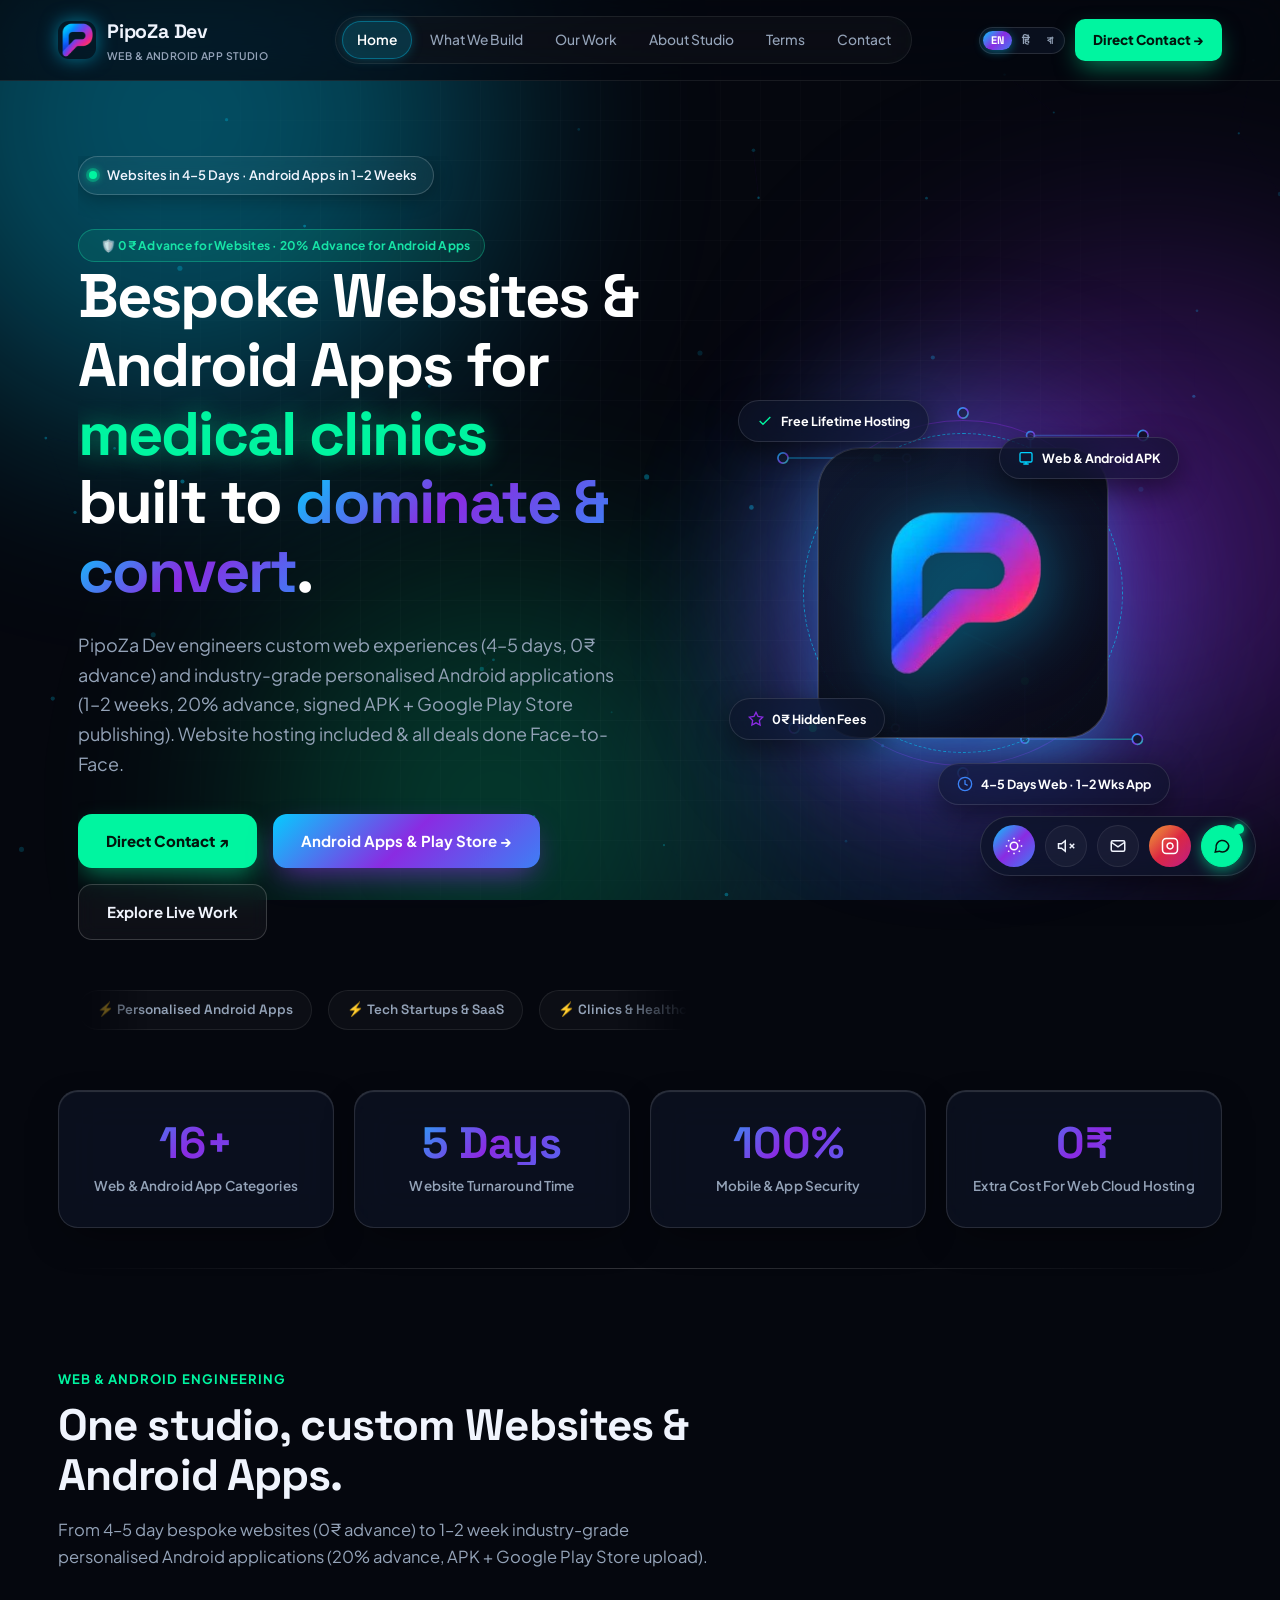
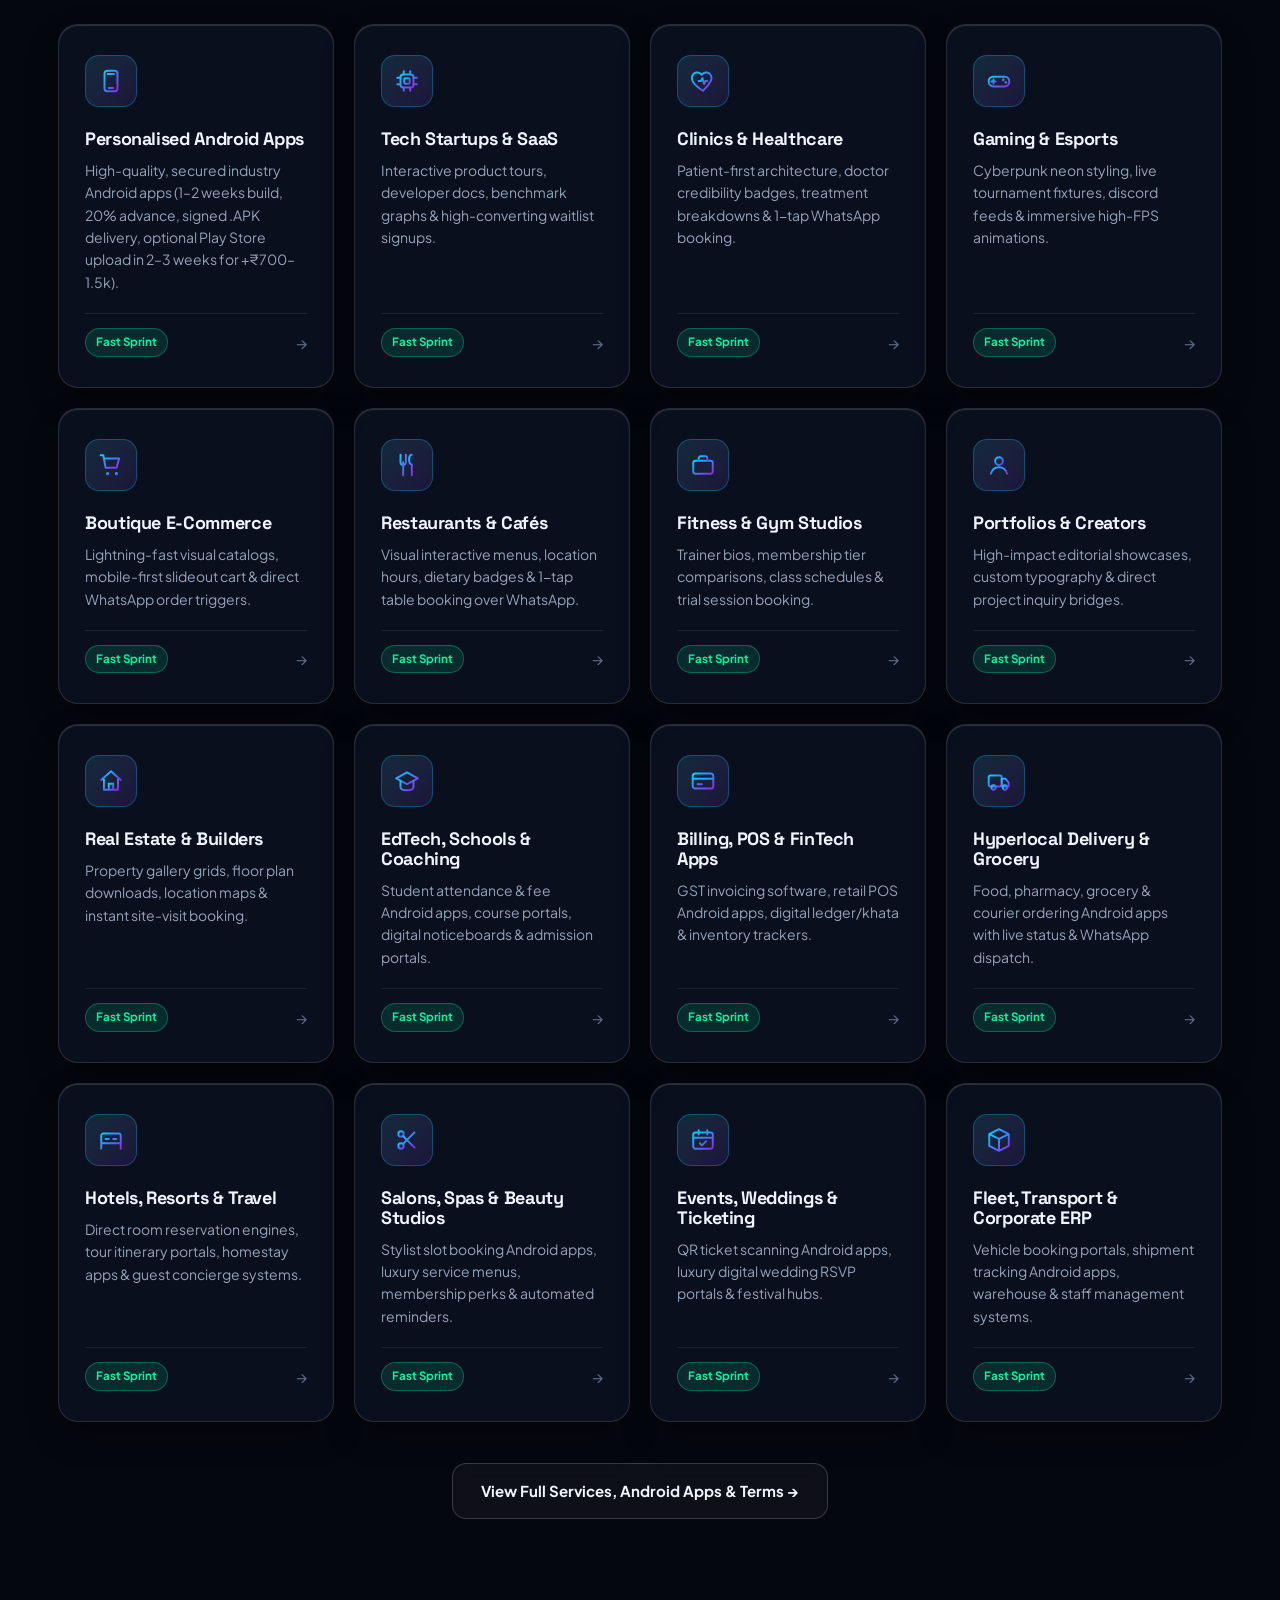
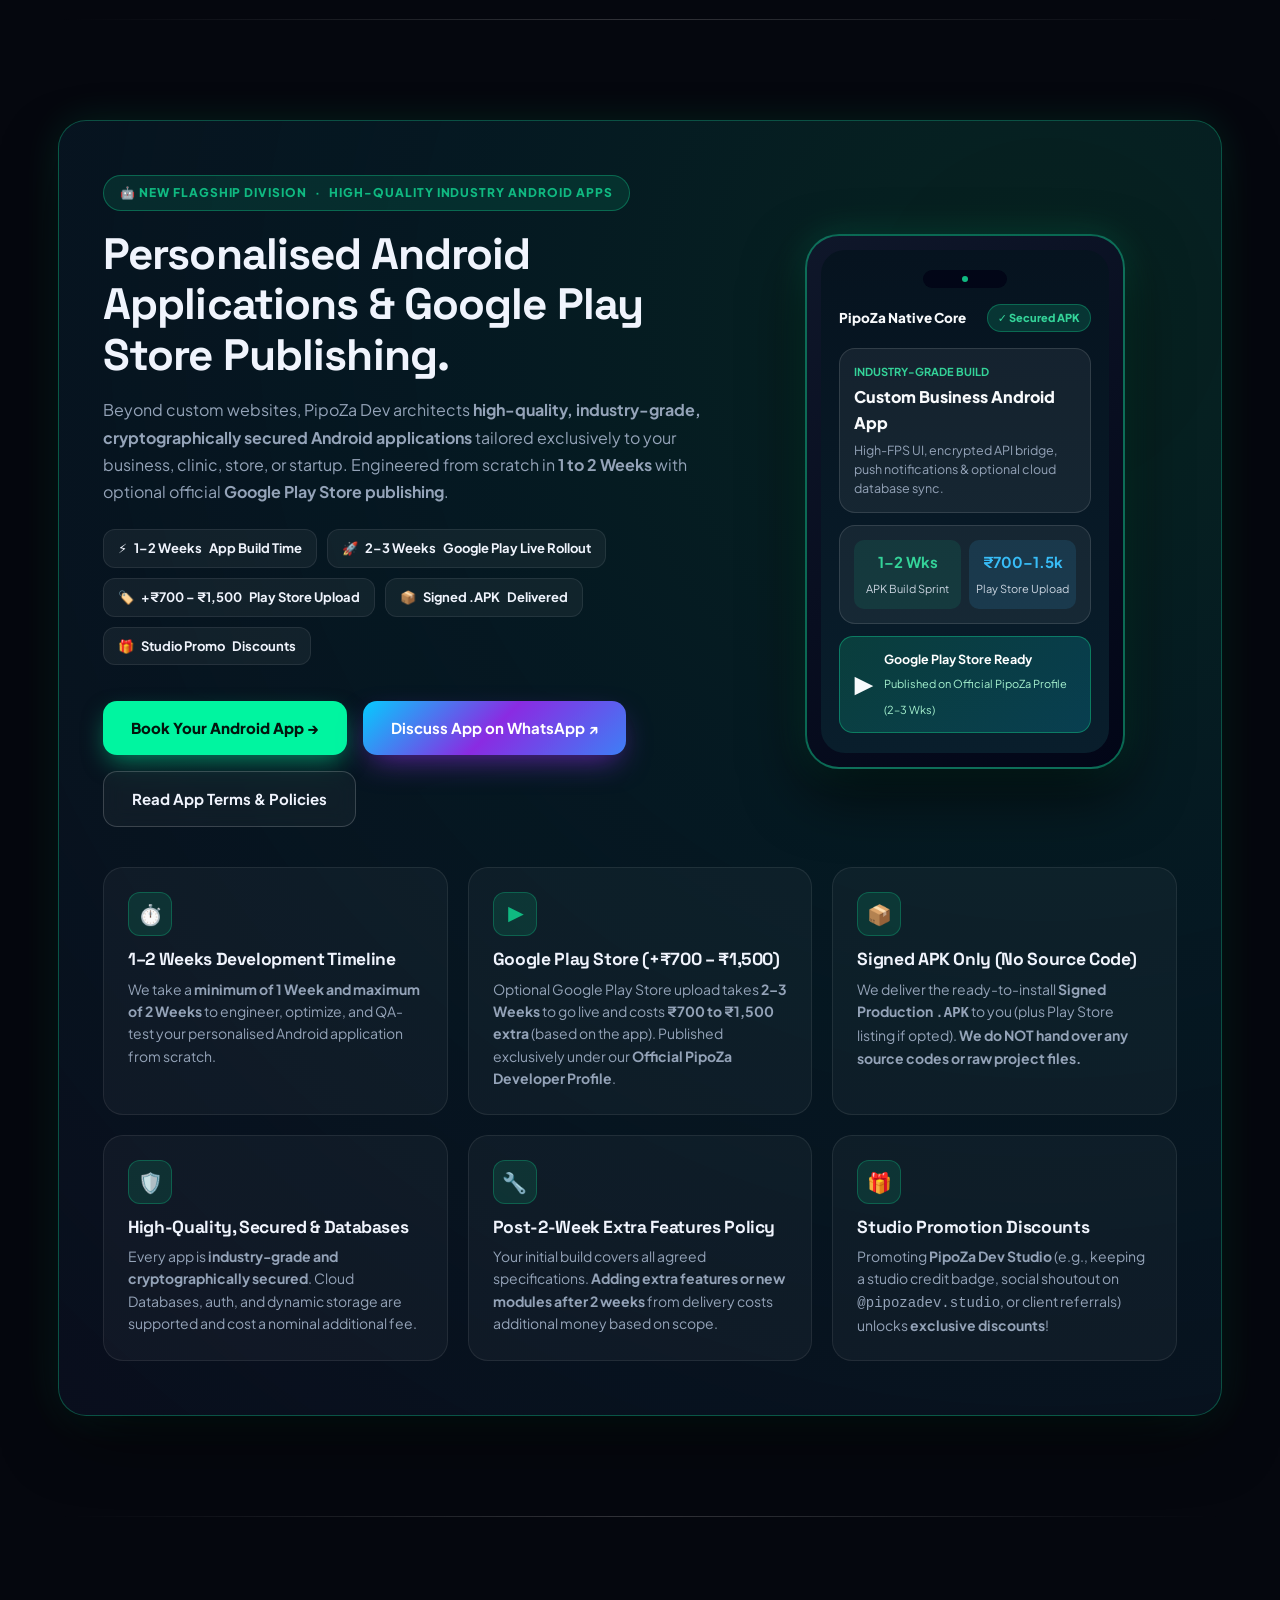
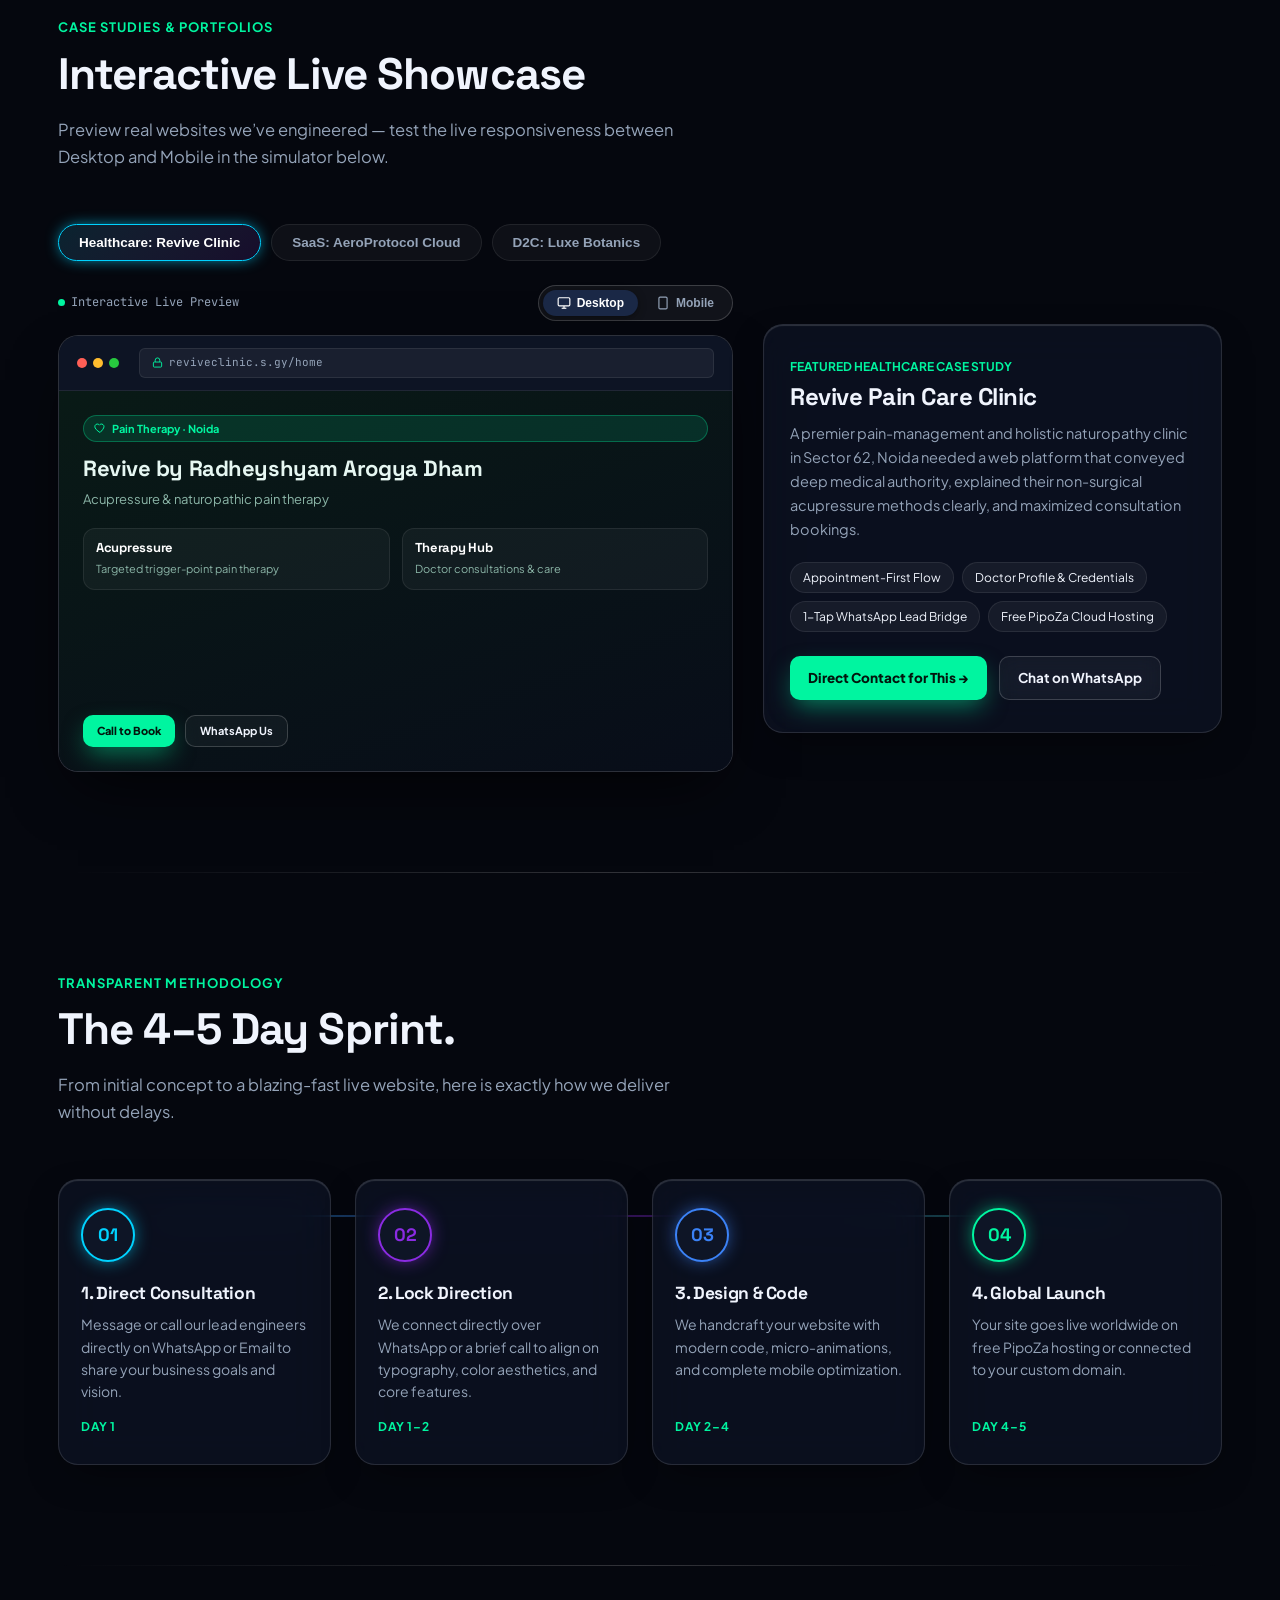
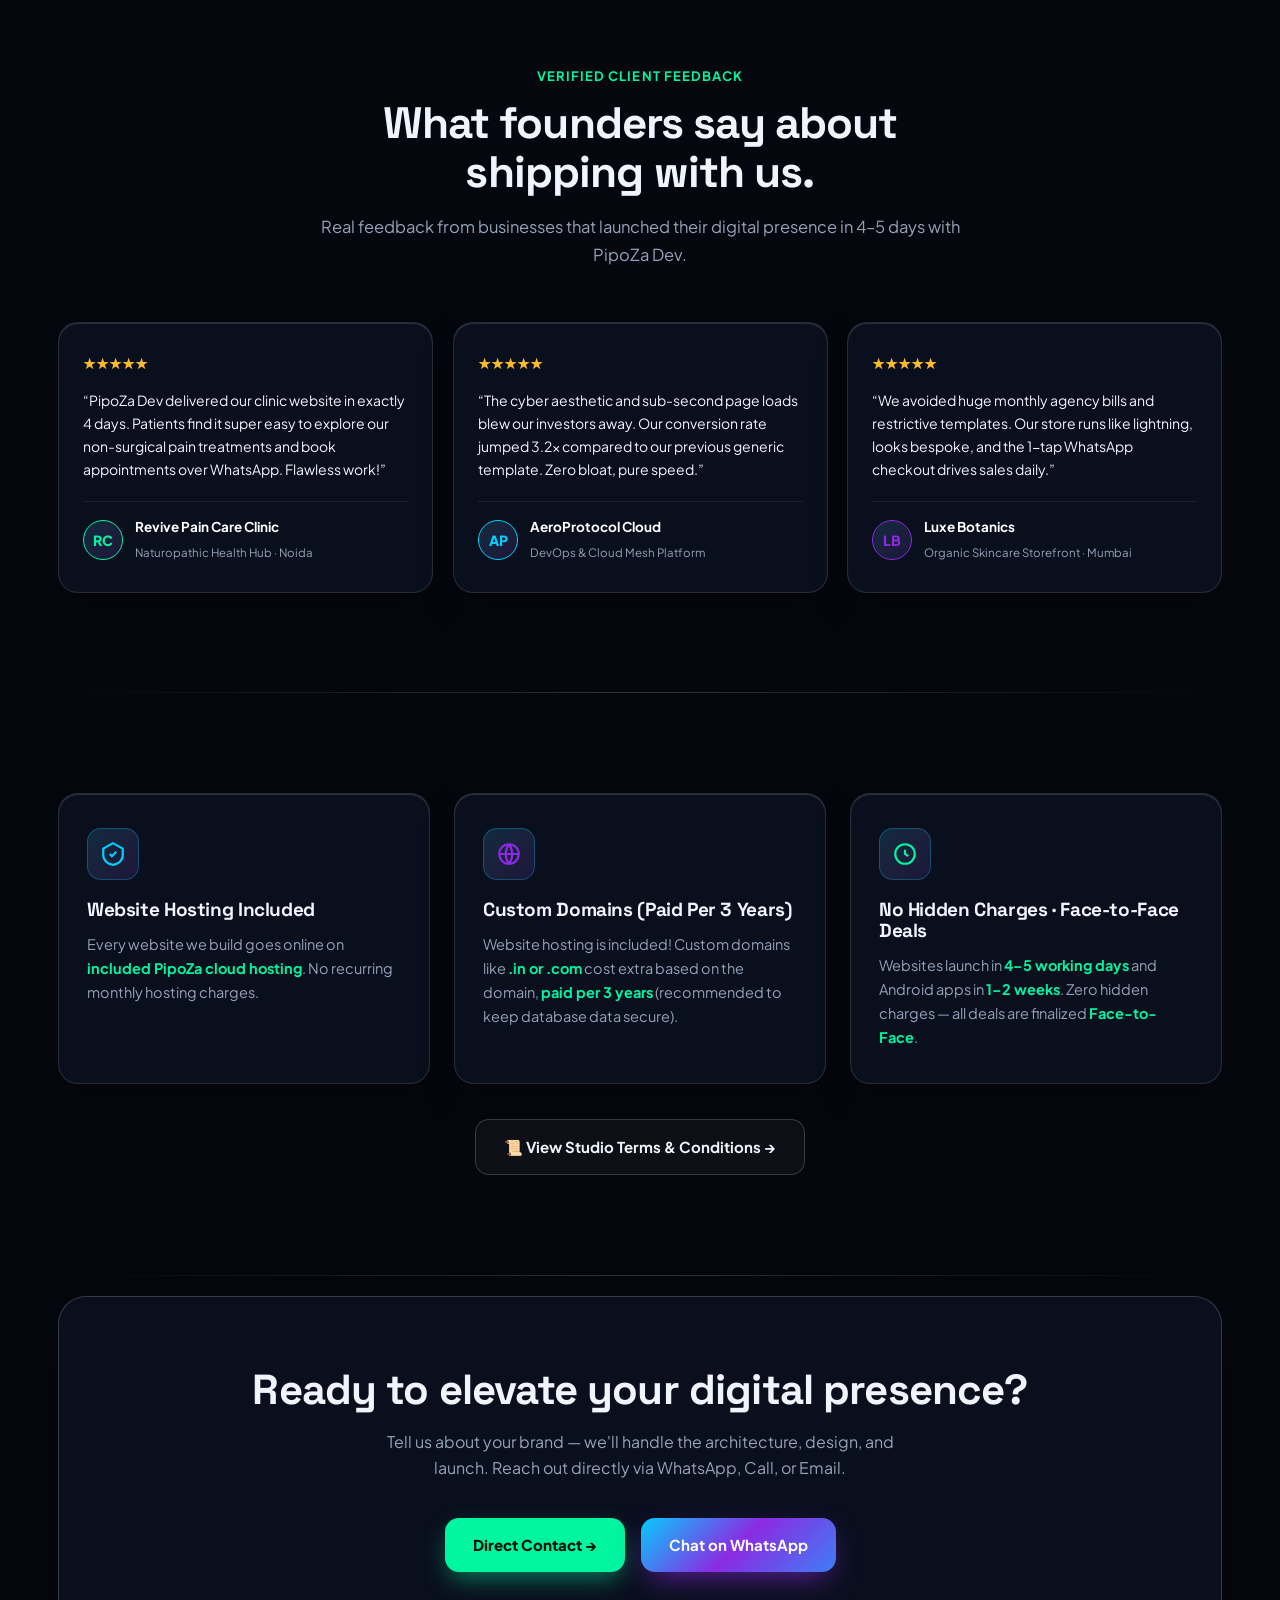
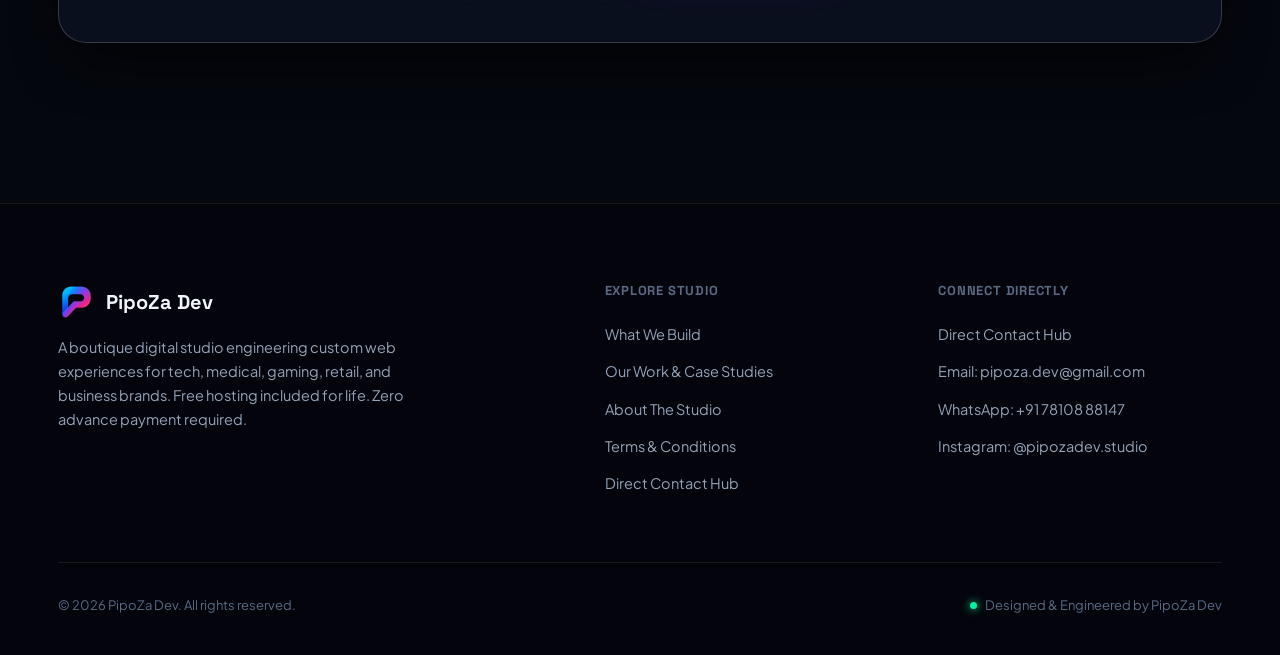
==== commit 5cbbdb4e: "Add files via upload" ====
--- a/index.html
+++ b/index.html
@@ -27,7 +27,7 @@
       </div>
       <span>
         PipoZa Dev
-        <small data-i18n="nav.brand_sub">Bespoke Web Studio</small>
+        <small data-i18n="nav.brand_sub">Web & Android App Studio</small>
       </span>
     </a>
     <div class="nav-links">
@@ -35,11 +35,12 @@
       <a href="services" data-nav="services" data-i18n="nav.build">What We Build</a>
       <a href="work" data-nav="work" data-i18n="nav.work">Our Work</a>
       <a href="about" data-nav="about" data-i18n="nav.about">About Studio</a>
+      <a href="terms" data-nav="terms" data-i18n="nav.terms">Terms</a>
       <a href="contact" data-nav="contact" data-i18n="nav.contact">Contact</a>
     </div>
     <div class="nav-cta">
       <div class="lang-switcher"></div>
-      <a href="start" class="btn btn-primary btn-sm" data-i18n="nav.start">Start Your Project →</a>
+      <a href="contact" class="btn btn-primary btn-sm" data-i18n="nav.start">Direct Contact →</a>
       <button class="menu-btn" id="menuBtn" aria-label="Toggle Navigation Menu">
         <svg viewBox="0 0 24 24" fill="none" stroke="currentColor" stroke-width="2"><path d="M3 6h18M3 12h18M3 18h18"/></svg>
       </button>
@@ -53,10 +54,11 @@
   <a href="services" class="m-link" data-nav="services"><span data-i18n="nav.build">What We Build</span> <span>→</span></a>
   <a href="work" class="m-link" data-nav="work"><span data-i18n="nav.work">Our Work</span> <span>→</span></a>
   <a href="about" class="m-link" data-nav="about"><span data-i18n="nav.about">About Studio</span> <span>→</span></a>
+  <a href="terms" class="m-link" data-nav="terms"><span>Terms & Conditions</span> <span>→</span></a>
   <a href="contact" class="m-link" data-nav="contact"><span data-i18n="nav.contact">Contact</span> <span>→</span></a>
   <div class="mn-cta">
-    <a href="start" class="btn btn-primary btn-wide" data-i18n="cta.start_now">Start Your Project Now →</a>
-    <a href="https://wa.me/918670088964" target="_blank" rel="noopener" class="btn btn-ghost btn-wide" data-wa-link data-i18n="cta.or_chat">Chat on WhatsApp</a>
+    <a href="contact" class="btn btn-primary btn-wide" data-i18n="cta.start_now">Direct Contact Hub →</a>
+    <a href="https://wa.me/917810888147" target="_blank" rel="noopener" class="btn btn-ghost btn-wide" data-i18n="cta.or_chat">Chat on WhatsApp</a>
   </div>
 </div>
 
@@ -68,23 +70,23 @@
       <div>
         <div class="eyebrow-badge">
           <span class="dot"></span>
-          <span data-i18n="hero.badge">Live in 4–5 Working Days · Booking Now</span>
+          <span data-i18n="hero.badge">Websites in 4–5 Days · Android Apps in 1–2 Weeks</span>
         </div>
         <div class="hero-advance-pill">
           <span class="dot" style="background:#17e3a6;"></span>
-          <span data-i18n="hero.advance_badge">🛡️ 0₹ Advance · Pay Only After Completion</span>
+          <span data-i18n="hero.advance_badge">🛡️ 0₹ Advance for Websites · 20% Advance for Android Apps</span>
         </div>
         <h1>
-          <span data-i18n="hero.h1_prefix">Bespoke websites for</span><br>
+          <span data-i18n="hero.h1_prefix">Bespoke Websites & Android Apps for</span><br>
           <span class="rotator" id="rotator"><span>tech startups</span></span><br>
           <span data-i18n="hero.h1_built">built to</span> <span class="g" data-i18n="hero.h1_gradient">dominate & convert</span>.
         </h1>
         <p class="lead" data-i18n="hero.lead">
-          PipoZa Dev designs and engineers custom web experiences from scratch — no rigid templates stretched to fit. Every build is tailored to your business, with free hosting included for life.
+          PipoZa Dev engineers custom web experiences (4–5 days, 0₹ advance) and industry-grade personalised Android applications (1–2 weeks, 20% advance, APK + Google Play Store upload). Website hosting included & all deals done Face-to-Face.
         </p>
         <div class="hero-actions">
-          <a href="start" class="btn btn-primary" data-i18n="hero.cta_start">Start Your Project →</a>
-          <a href="contact" class="btn btn-grad" data-i18n="hero.cta_contact">Direct Contact ↗</a>
+          <a href="contact" class="btn btn-primary" data-i18n="hero.cta_contact">Direct Contact ↗</a>
+          <a href="#androidApps" class="btn btn-grad">Android Apps & Play Store →</a>
           <a href="work" class="btn btn-ghost" data-i18n="hero.cta_work">Explore Live Work</a>
         </div>
         <div class="hero-ticker">
@@ -132,9 +134,9 @@
     <!-- Live Performance Stats -->
     <div class="wrap">
       <div class="stats">
-        <div class="stat glass reveal tilt-card" data-count="8" data-suffix="+">
+        <div class="stat glass reveal tilt-card" data-count="16" data-suffix="+">
           <div class="num">0</div>
-          <div class="lbl" data-i18n="stat.categories">Bespoke Site Categories</div>
+          <div class="lbl" data-i18n="stat.categories">Web & Android App Categories</div>
         </div>
         <div class="stat glass reveal tilt-card" data-count="5" data-suffix=" Days">
           <div class="num">0</div>
@@ -165,6 +167,114 @@
       <div class="cat-grid" id="catGrid"></div>
       <div style="text-align:center; margin-top:42px;">
         <a href="services" class="btn btn-ghost" data-i18n="sec.view_services">View Full Services & Deliverables →</a>
+      </div>
+    </div>
+  </section>
+
+  <div class="wrap"><div class="divider"></div></div>
+
+  <!-- ================= PERSONALISED ANDROID APPLICATION ENGINEERING ================= -->
+  <section class="section-pad" id="androidApps">
+    <div class="wrap">
+      <div class="android-flagship-wrap reveal">
+        <div class="android-hero-grid">
+          <div>
+            <div class="android-kicker-pill">
+              <span>🤖 NEW FLAGSHIP DIVISION</span>
+              <span>·</span>
+              <span>HIGH-QUALITY INDUSTRY ANDROID APPS</span>
+            </div>
+            <h2 class="android-title">
+              Personalised <span class="g">Android Applications</span> & Google Play Store Publishing.
+            </h2>
+            <p class="android-lead">
+              Beyond custom websites, PipoZa Dev architects <strong>high-quality, industry-grade, cryptographically secured Android applications</strong> tailored exclusively to your business, clinic, store, or startup. Engineered from scratch in <strong>1 to 2 Weeks</strong> with optional official <strong>Google Play Store publishing</strong>.
+            </p>
+
+            <div class="android-badges-row">
+              <span class="android-spec-pill">⚡ <strong>1–2 Weeks</strong> App Build Time</span>
+              <span class="android-spec-pill">🚀 <strong>2–3 Weeks</strong> Google Play Live Rollout</span>
+              <span class="android-spec-pill">🏷️ <strong>+₹700 – ₹1,500</strong> Play Store Upload</span>
+              <span class="android-spec-pill">📦 <strong>Signed .APK</strong> Delivered</span>
+              <span class="android-spec-pill">🎁 <strong>Studio Promo</strong> Discounts</span>
+            </div>
+
+            <div class="hero-actions">
+              <a href="contact" class="btn btn-primary">Book Your Android App →</a>
+              <a href="https://wa.me/917810888147?text=Hi%20PipoZa%20Dev%2C%20I%20want%20to%20discuss%20building%20a%20Personalised%20Android%20Application." target="_blank" rel="noopener" class="btn btn-grad">Discuss App on WhatsApp ↗</a>
+              <a href="terms" class="btn btn-ghost">Read App Terms & Policies</a>
+            </div>
+          </div>
+
+          <!-- Interactive Android Device Preview -->
+          <div>
+            <div class="android-phone-mockup tilt-card">
+              <div class="android-phone-screen">
+                <div class="android-notch"><span></span></div>
+                <div class="android-app-header">
+                  <span style="font-weight:800; font-size:13.5px;">PipoZa Native Core</span>
+                  <span class="android-app-chip">✓ Secured APK</span>
+                </div>
+                <div class="android-app-card-ui">
+                  <div style="font-size:11px; color:#34d399; font-weight:700; text-transform:uppercase; margin-bottom:4px;">Industry-Grade Build</div>
+                  <div style="font-weight:800; font-size:16px; margin-bottom:6px;">Custom Business Android App</div>
+                  <div style="font-size:12.5px; color:#94a3b8; line-height:1.5;">High-FPS UI, encrypted API bridge, push notifications & optional cloud database sync.</div>
+                </div>
+                <div class="android-app-card-ui" style="display:grid; grid-template-columns:1fr 1fr; gap:8px; text-align:center;">
+                  <div style="background:rgba(16,185,129,0.12); padding:10px 6px; border-radius:10px;">
+                    <strong style="display:block; color:#34d399; font-size:15px;">1–2 Wks</strong>
+                    <span style="font-size:11px; color:#cbd5e1;">APK Build Sprint</span>
+                  </div>
+                  <div style="background:rgba(56,189,248,0.12); padding:10px 6px; border-radius:10px;">
+                    <strong style="display:block; color:#38bdf8; font-size:15px;">₹700–1.5k</strong>
+                    <span style="font-size:11px; color:#cbd5e1;">Play Store Upload</span>
+                  </div>
+                </div>
+                <div class="android-play-banner">
+                  <span style="font-size:24px;">▶️</span>
+                  <div style="text-align:left;">
+                    <strong style="display:block; font-size:12.5px; color:#ffffff;">Google Play Store Ready</strong>
+                    <span style="font-size:11px; color:#a7f3d0;">Published on Official PipoZa Profile (2–3 Wks)</span>
+                  </div>
+                </div>
+              </div>
+            </div>
+          </div>
+        </div>
+
+        <!-- 6 Detailed Android App Pillars -->
+        <div class="android-pillars-grid">
+          <div class="android-pillar-card">
+            <div class="android-pillar-icon">⏱️</div>
+            <h3>1–2 Weeks Development Timeline</h3>
+            <p>We take a <strong>minimum of 1 Week and maximum of 2 Weeks</strong> to engineer, optimize, and QA-test your personalised Android application from scratch.</p>
+          </div>
+          <div class="android-pillar-card">
+            <div class="android-pillar-icon">▶️</div>
+            <h3>Google Play Store (+₹700 – ₹1,500)</h3>
+            <p>Optional Google Play Store upload takes <strong>2–3 Weeks</strong> to go live and costs <strong>₹700 to ₹1,500 extra</strong> (based on the app). Published exclusively under our <strong>Official PipoZa Developer Profile</strong>.</p>
+          </div>
+          <div class="android-pillar-card">
+            <div class="android-pillar-icon">📦</div>
+            <h3>Signed APK Only (No Source Code)</h3>
+            <p>We deliver the ready-to-install <strong>Signed Production <code>.APK</code></strong> to you (plus Play Store listing if opted). <strong>We do NOT hand over any source codes or raw project files.</strong></p>
+          </div>
+          <div class="android-pillar-card">
+            <div class="android-pillar-icon">🛡️</div>
+            <h3>High-Quality, Secured & Databases</h3>
+            <p>Every app is <strong>industry-grade and cryptographically secured</strong>. Cloud Databases, auth, and dynamic storage are supported and cost a nominal additional fee.</p>
+          </div>
+          <div class="android-pillar-card">
+            <div class="android-pillar-icon">🔧</div>
+            <h3>Post-2-Week Extra Features Policy</h3>
+            <p>Your initial build covers all agreed specifications. <strong>Adding extra features or new modules after 2 weeks</strong> from delivery costs additional money based on scope.</p>
+          </div>
+          <div class="android-pillar-card">
+            <div class="android-pillar-icon">🎁</div>
+            <h3>Studio Promotion Discounts</h3>
+            <p>Promoting <strong>PipoZa Dev Studio</strong> (e.g., keeping a studio credit badge, social shoutout on <code>@pipozadev.studio</code>, or client referrals) unlocks <strong>exclusive discounts</strong>!</p>
+          </div>
+        </div>
       </div>
     </div>
   </section>
@@ -290,19 +400,24 @@
           <div class="ic">
             <svg viewBox="0 0 24 24" fill="none" stroke="var(--c2)" stroke-width="2"><circle cx="12" cy="12" r="9"/><path d="M3 12h18M12 3a15 15 0 0 1 0 18M12 3a15 15 0 0 0 0 18"/></svg>
           </div>
-          <h3 data-i18n="policy.domain_title">Custom Domains at Cost</h3>
-          <p data-i18n-html="policy.domain_desc">Prefer <span class="hl">yourbrand.com</span> over a subdomain? We handle DNS and registrar configuration directly — you pay only the registrar's wholesale cost.</p>
+          <h3 data-i18n="policy.domain_title">Custom Domains (Paid Per 3 Years)</h3>
+          <p data-i18n-html="policy.domain_desc">Website hosting is included! Custom domains like <span class="hl">.in or .com</span> cost extra based on the domain, <span class="hl">paid per 3 years</span> (recommended to keep database data secure).</p>
         </div>
         <div class="policy-card glass reveal tilt-card">
           <div class="ic">
             <svg viewBox="0 0 24 24" fill="none" stroke="var(--go)" stroke-width="2"><path d="M12 8v4l3 2"/><circle cx="12" cy="12" r="9"/></svg>
           </div>
-          <h3 data-i18n="policy.sprint_title">4–5 Working Day Delivery</h3>
-          <p data-i18n-html="policy.sprint_desc">We work in dedicated sprints so your website launches in <span class="hl">4 to 5 working days</span>. Any refinements needed afterwards are handled promptly.</p>
-        </div>
-      </div>
-    </div>
-  </section>
+          <h3 data-i18n="policy.sprint_title">No Hidden Charges · Face-to-Face Deals</h3>
+          <p data-i18n-html="policy.sprint_desc">Websites launch in <span class="hl">4–5 working days</span> and Android apps in <span class="hl">1–2 weeks</span>. Zero hidden charges — all deals are finalized <span class="hl">Face-to-Face</span>.</p>
+        </div>
+      </div>
+      <div style="text-align:center; margin-top:34px;">
+        <a href="terms" class="btn btn-ghost" data-i18n="terms.read_full_btn">📜 View Studio Terms &amp; Conditions →</a>
+      </div>
+    </div>
+  </section>
+
+  <div class="wrap"><div class="divider"></div></div>
 
   <!-- ================= FINAL HIGH-CONVERTING CTA ================= -->
   <section class="section-pad" style="padding-top:20px;">
@@ -310,11 +425,11 @@
       <div class="wizard-wrap glass reveal" style="text-align:center; padding:70px 40px; border-color:var(--border-strong);">
         <h2 style="font-size:clamp(28px, 4vw, 42px); margin-bottom:16px;" data-i18n="cta.elevate_title">Ready to elevate your digital presence?</h2>
         <p style="color:var(--text-dim); max-width:540px; margin:0 auto 34px; font-size:16px; line-height:1.65;" data-i18n="cta.elevate_desc">
-          Tell us about your brand — we'll handle the architecture, design, and launch. Reach out directly or complete our 1-minute project form.
+          Tell us about your brand — we'll handle the architecture, design, and launch. Reach out directly to our lead engineers on WhatsApp, phone, or email.
         </p>
         <div class="hero-actions" style="justify-content:center;">
-          <a href="start" class="btn btn-primary" data-i18n="hero.cta_start">Start Your Project →</a>
-          <a href="https://wa.me/918670088964" target="_blank" rel="noopener" class="btn btn-ghost" data-wa-link data-i18n="nav.chat_wa">Chat on WhatsApp</a>
+          <a href="contact" class="btn btn-primary" data-i18n="hero.cta_start">Direct Contact Hub →</a>
+          <a href="https://wa.me/917810888147" target="_blank" rel="noopener" class="btn btn-grad" data-i18n="nav.chat_wa">Chat on WhatsApp</a>
         </div>
       </div>
     </div>
@@ -330,23 +445,24 @@
           <img src="PipoZa_Logo.png" alt="PipoZa Dev Logo">
           <span>PipoZa Dev</span>
         </div>
-        <p class="desc" data-i18n="foot.desc">A boutique digital studio engineering custom web experiences for tech, medical, gaming, retail, and business brands. Free hosting included for life. Zero advance payment required.</p>
+        <p class="desc" data-i18n="foot.desc">A boutique digital studio engineering custom websites (4–5 days) and high-quality personalised Android applications (1–2 weeks). Free web hosting included for life. Zero advance payment required.</p>
       </div>
       <div>
         <h4 data-i18n="foot.explore_title">Explore Studio</h4>
         <div class="flinks">
-          <a href="services" data-i18n="foot.services">What We Build</a>
+          <a href="services" data-i18n="foot.services">Websites & Android Apps</a>
           <a href="work" data-i18n="foot.work">Our Work & Case Studies</a>
           <a href="about" data-i18n="foot.about">About The Studio</a>
+          <a href="terms">Terms & Conditions</a>
           <a href="contact" data-i18n="foot.contact">Direct Contact Hub</a>
         </div>
       </div>
       <div>
         <h4 data-i18n="foot.connect_title">Connect Directly</h4>
         <div class="flinks">
-          <a href="start" data-i18n="foot.start">Start a Project</a>
+          <a href="contact" data-i18n="foot.start">Direct Contact Hub</a>
           <a href="mailto:pipoza.dev@gmail.com" data-email-link data-i18n="foot.email_link">Email: pipoza.dev@gmail.com</a>
-          <a href="https://wa.me/918670088964" target="_blank" rel="noopener" data-wa-link data-i18n="foot.wa_link">WhatsApp: +91 86700 88964</a>
+          <a href="https://wa.me/917810888147" target="_blank" rel="noopener" data-i18n="foot.wa_link">WhatsApp: +91 78108 88147 / 86700 88964</a>
           <a href="https://www.instagram.com/pipozadev.studio/" target="_blank" rel="noopener" data-ig-link data-i18n="foot.ig_link">Instagram: @pipozadev.studio</a>
         </div>
       </div>
@@ -365,7 +481,7 @@
     const catGrid = document.getElementById('catGrid');
     if (catGrid && PIPOZA.CATEGORIES) {
       catGrid.innerHTML = PIPOZA.CATEGORIES.map(c => `
-        <div class="cat-card glass reveal tilt-card" onclick="location.href='start#step-1'">
+        <div class="cat-card glass reveal tilt-card" onclick="location.href='contact'">
           <div class="ic"><svg viewBox="0 0 24 24" fill="none">${PIPOZA.ICONS[c.id] || PIPOZA.ICONS.other}</svg></div>
           <h3 data-i18n="${c.labelKey}">${c.label}</h3>
           <p data-i18n="${c.descKey}">${c.desc}</p>
--- a/style.css
+++ b/style.css
@@ -32,7 +32,7 @@
   /* ---- Dynamic Theme Palette 1: Aurora (Default) ---- */
   --c1: #00d2ff;   /* Cyber Cyan */
   --c2: #8a2be2;   /* Royal Purple */
-  --c3: #ff007f;   /* Neon Magenta */
+  --c3: #3b82f6;   /* Electric Sapphire Blue */
   --go: #00f5a0;   /* Radiant Emerald / Action CTA */
 
   --grad-brand: linear-gradient(135deg, var(--c1) 0%, var(--c2) 50%, var(--c3) 100%);
@@ -321,55 +321,12 @@
 }
 
 /* =========================================================
-   CUSTOM CYBER CURSOR & SPOTLIGHT
+   CLEAN NORMAL CURSOR
    ========================================================= */
-.custom-cursor {
-  position: fixed;
-  top: 0;
-  left: 0;
-  width: 8px;
-  height: 8px;
-  background: var(--go);
-  border-radius: 50%;
-  pointer-events: none;
-  z-index: 9999;
-  transform: translate(-50%, -50%);
-  box-shadow: 0 0 12px var(--go), 0 0 20px var(--go);
-  transition: opacity 0.3s ease, transform 0.08s ease-out;
-  display: none;
-}
-
-.cursor-follower {
-  position: fixed;
-  top: 0;
-  left: 0;
-  width: 36px;
-  height: 36px;
-  border: 1.5px solid color-mix(in srgb, var(--c1) 70%, transparent);
-  border-radius: 50%;
-  pointer-events: none;
-  z-index: 9998;
-  transform: translate(-50%, -50%);
-  transition: width 0.25s var(--ease-spring), height 0.25s var(--ease-spring), border-color 0.25s ease, background 0.25s ease;
-  display: none;
-}
-
-@media (hover: hover) and (pointer: fine) {
-  .custom-cursor, .cursor-follower {
-    display: block;
-  }
-}
-
-.cursor-follower.hovering {
-  width: 58px;
-  height: 58px;
-  border-color: var(--go);
-  background: color-mix(in srgb, var(--go) 12%, transparent);
-  box-shadow: 0 0 20px color-mix(in srgb, var(--go) 25%, transparent);
-}
-
-.cursor-follower.clicking {
-  transform: translate(-50%, -50%) scale(0.85);
+.custom-cursor,
+.cursor-follower,
+.blue-flame-cursor {
+  display: none !important;
 }
 
 /* =========================================================
@@ -454,22 +411,26 @@
   justify-content: space-between;
   height: 80px;
   position: relative;
+  gap: 12px;
 }
 
 .brand {
   display: flex;
   align-items: center;
-  gap: 12px;
+  gap: 11px;
   font-family: 'Space Grotesk', sans-serif;
   font-weight: 700;
-  font-size: 20px;
+  font-size: 19.5px;
   letter-spacing: -0.01em;
+  flex-shrink: 0;
+  white-space: nowrap;
 }
 
 .brand-logo-wrap {
   position: relative;
-  width: 40px;
-  height: 40px;
+  width: 38px;
+  height: 38px;
+  flex-shrink: 0;
 }
 
 .brand-logo-wrap img {
@@ -487,37 +448,44 @@
 .brand span {
   display: flex;
   flex-direction: column;
+  white-space: nowrap;
 }
 
 .brand small {
   font-family: 'Plus Jakarta Sans', sans-serif;
   font-weight: 600;
-  font-size: 11px;
+  font-size: 10.5px;
   letter-spacing: 0.04em;
   text-transform: uppercase;
   color: var(--text-dim);
   margin-top: 1px;
+  white-space: nowrap;
 }
 
 .nav-links {
   display: flex;
   align-items: center;
-  gap: 6px;
+  gap: 4px;
   background: rgba(255, 255, 255, 0.03);
   border: 1px solid var(--border);
-  padding: 5px 8px;
+  padding: 4px 6px;
   border-radius: var(--radius-pill);
   backdrop-filter: blur(16px);
+  flex-shrink: 0;
+  white-space: nowrap;
 }
 
 .nav-links a {
-  font-size: 14.5px;
+  font-size: 13.8px;
   font-weight: 500;
   color: var(--text-dim);
-  padding: 8px 16px;
+  padding: 7px 14px;
   border-radius: var(--radius-pill);
   transition: all 0.2s ease;
   position: relative;
+  white-space: nowrap;
+  display: inline-flex;
+  align-items: center;
 }
 
 .nav-links a:hover {
@@ -536,7 +504,9 @@
 .nav-cta {
   display: flex;
   align-items: center;
-  gap: 12px;
+  gap: 10px;
+  flex-shrink: 0;
+  white-space: nowrap;
 }
 
 .menu-btn {
@@ -570,7 +540,18 @@
   transition: transform 0.28s var(--ease-spring), color 0.2s;
 }
 
-@media (max-width: 940px) {
+@media (max-width: 1240px) {
+  .nav-links a {
+    padding: 6px 11px;
+    font-size: 13px;
+  }
+  .nav-cta .btn-sm {
+    padding: 8px 14px;
+    font-size: 12.5px;
+  }
+}
+
+@media (max-width: 1080px) {
   .nav-links {
     display: none;
   }
@@ -756,12 +737,15 @@
 
 .hero-grid {
   display: grid;
-  grid-template-columns: 1.15fr 0.85fr;
-  gap: 50px;
+  grid-template-columns: 1.12fr 0.88fr;
+  gap: 36px;
   align-items: center;
   min-width: 0;
-  max-width: 100%;
+  max-width: var(--maxw);
+  margin: 0 auto;
   width: 100%;
+  padding-left: clamp(22px, 4vw, 48px);
+  padding-right: clamp(22px, 4vw, 48px);
 }
 
 .hero-grid > div:first-child {
@@ -922,7 +906,11 @@
 /* Hero Holographic Visual */
 .hero-visual {
   position: relative;
-  height: 480px;
+  height: 460px;
+  max-width: 450px;
+  width: 100%;
+  margin: 0 auto;
+  justify-self: center;
   display: flex;
   align-items: center;
   justify-content: center;
@@ -963,8 +951,8 @@
 }
 
 .f-tag.t1 { top: 8%; left: 0%; animation-delay: 0s; }
-.f-tag.t2 { top: 16%; right: -2%; animation-delay: 1.2s; }
-.f-tag.t3 { bottom: 18%; left: -4%; animation-delay: 2.1s; }
+.f-tag.t2 { top: 16%; right: 2%; animation-delay: 1.2s; }
+.f-tag.t3 { bottom: 18%; left: -2%; animation-delay: 2.1s; }
 .f-tag.t4 { bottom: 4%; right: 4%; animation-delay: 0.8s; }
 
 @keyframes floatBob {
@@ -6243,6 +6231,330 @@
   }
 }
 
-
-
-
+/* =========================================================
+   PERSONALISED ANDROID APPLICATION ENGINEERING SHOWCASE
+   ========================================================= */
+.android-flagship-wrap {
+  position: relative;
+  border-radius: 28px;
+  padding: 54px 44px;
+  background: radial-gradient(circle at 85% 15%, rgba(16, 185, 129, 0.16) 0%, rgba(6, 182, 212, 0.1) 40%, rgba(10, 15, 30, 0.94) 100%);
+  border: 1.5px solid rgba(16, 185, 129, 0.38);
+  box-shadow: 0 28px 70px -18px rgba(0, 0, 0, 0.7), 0 0 40px rgba(16, 185, 129, 0.15);
+  overflow: hidden;
+}
+
+html[data-theme="light"] .android-flagship-wrap {
+  background: radial-gradient(circle at 85% 15%, rgba(16, 185, 129, 0.14) 0%, rgba(6, 182, 212, 0.08) 45%, rgba(241, 245, 249, 0.96) 100%);
+  border-color: rgba(16, 185, 129, 0.45);
+  box-shadow: 0 24px 60px -16px rgba(15, 23, 42, 0.12), 0 0 32px rgba(16, 185, 129, 0.1);
+}
+
+.android-hero-grid {
+  display: grid;
+  grid-template-columns: 1.18fr 0.82fr;
+  gap: 42px;
+  align-items: center;
+  margin-bottom: 40px;
+}
+
+.android-kicker-pill {
+  display: inline-flex;
+  align-items: center;
+  gap: 8px;
+  padding: 7px 16px;
+  border-radius: 99px;
+  font-size: 12px;
+  font-weight: 800;
+  letter-spacing: 0.08em;
+  text-transform: uppercase;
+  color: #10b981;
+  background: rgba(16, 185, 129, 0.14);
+  border: 1px solid rgba(16, 185, 129, 0.42);
+  margin-bottom: 18px;
+}
+
+html[data-theme="light"] .android-kicker-pill {
+  color: #047857;
+  background: rgba(16, 185, 129, 0.15);
+  border-color: rgba(5, 150, 105, 0.4);
+}
+
+.android-title {
+  font-size: clamp(28px, 3.8vw, 44px);
+  line-height: 1.15;
+  margin-bottom: 16px;
+  font-weight: 800;
+}
+
+.android-lead {
+  font-size: 16px;
+  line-height: 1.7;
+  color: var(--text-dim);
+  margin-bottom: 24px;
+}
+
+.android-badges-row {
+  display: flex;
+  flex-wrap: wrap;
+  gap: 10px;
+  margin-bottom: 28px;
+}
+
+.android-spec-pill {
+  display: inline-flex;
+  align-items: center;
+  gap: 7px;
+  padding: 8px 14px;
+  border-radius: 12px;
+  font-size: 13px;
+  font-weight: 700;
+  background: rgba(255, 255, 255, 0.05);
+  border: 1px solid var(--border);
+  color: var(--text);
+}
+
+html[data-theme="light"] .android-spec-pill {
+  background: rgba(255, 255, 255, 0.85);
+  border-color: rgba(15, 23, 42, 0.12);
+}
+
+/* Android Phone Simulator Visual */
+.android-phone-mockup {
+  max-width: 320px;
+  margin: 0 auto;
+  border-radius: 34px;
+  padding: 14px;
+  background: linear-gradient(145deg, #0f172a, #020617);
+  border: 2px solid rgba(16, 185, 129, 0.55);
+  box-shadow: 0 25px 60px rgba(0, 0, 0, 0.65), 0 0 35px rgba(16, 185, 129, 0.25);
+  position: relative;
+}
+
+.android-phone-screen {
+  border-radius: 24px;
+  background: linear-gradient(180deg, #06131f 0%, #091e2c 100%);
+  padding: 20px 18px;
+  color: #f8fafc;
+  position: relative;
+  overflow: hidden;
+}
+
+.android-notch {
+  width: 84px;
+  height: 18px;
+  background: #020617;
+  border-radius: 99px;
+  margin: 0 auto 16px;
+  display: flex;
+  align-items: center;
+  justify-content: center;
+  gap: 6px;
+}
+
+.android-notch span {
+  width: 6px;
+  height: 6px;
+  border-radius: 50%;
+  background: #10b981;
+}
+
+.android-app-header {
+  display: flex;
+  align-items: center;
+  justify-content: space-between;
+  margin-bottom: 16px;
+}
+
+.android-app-chip {
+  font-size: 11px;
+  font-weight: 800;
+  padding: 4px 10px;
+  border-radius: 99px;
+  background: rgba(16, 185, 129, 0.2);
+  color: #34d399;
+  border: 1px solid rgba(16, 185, 129, 0.4);
+}
+
+.android-app-card-ui {
+  background: rgba(255, 255, 255, 0.06);
+  border: 1px solid rgba(255, 255, 255, 0.12);
+  border-radius: 16px;
+  padding: 14px;
+  margin-bottom: 12px;
+}
+
+.android-play-banner {
+  display: flex;
+  align-items: center;
+  gap: 10px;
+  background: linear-gradient(135deg, rgba(16, 185, 129, 0.22), rgba(6, 182, 212, 0.22));
+  border: 1px solid rgba(16, 185, 129, 0.5);
+  border-radius: 14px;
+  padding: 12px;
+  margin-top: 12px;
+}
+
+.android-pillars-grid {
+  display: grid;
+  grid-template-columns: repeat(3, 1fr);
+  gap: 20px;
+}
+
+.android-pillar-card {
+  background: rgba(255, 255, 255, 0.035);
+  border: 1px solid var(--border);
+  border-radius: 20px;
+  padding: 24px;
+  transition: transform 0.28s ease, border-color 0.28s ease, box-shadow 0.28s ease;
+}
+
+html[data-theme="light"] .android-pillar-card {
+  background: rgba(255, 255, 255, 0.88);
+  border-color: rgba(15, 23, 42, 0.11);
+}
+
+.android-pillar-card:hover {
+  transform: translateY(-5px);
+  border-color: rgba(16, 185, 129, 0.55);
+  box-shadow: 0 16px 36px -10px rgba(16, 185, 129, 0.2);
+}
+
+.android-pillar-icon {
+  width: 44px;
+  height: 44px;
+  border-radius: 12px;
+  display: flex;
+  align-items: center;
+  justify-content: center;
+  font-size: 20px;
+  margin-bottom: 14px;
+  background: rgba(16, 185, 129, 0.15);
+  border: 1px solid rgba(16, 185, 129, 0.35);
+  color: #10b981;
+}
+
+.android-pillar-card h3 {
+  font-size: 17.5px;
+  margin-bottom: 8px;
+}
+
+.android-pillar-card p {
+  font-size: 14px;
+  line-height: 1.6;
+  color: var(--text-dim);
+  margin: 0;
+}
+
+/* =========================================================
+   TERMS & CONDITIONS / STUDIO POLICIES SECTION
+   ========================================================= */
+.terms-grid {
+  display: grid;
+  grid-template-columns: repeat(2, 1fr);
+  gap: 22px;
+}
+
+.term-card {
+  padding: 28px;
+  border-radius: 20px;
+  border: 1px solid var(--border);
+  position: relative;
+  transition: transform 0.25s ease, border-color 0.25s ease;
+}
+
+.term-card:hover {
+  transform: translateY(-3px);
+  border-color: var(--c1);
+}
+
+.term-num {
+  display: inline-flex;
+  align-items: center;
+  justify-content: center;
+  padding: 4px 11px;
+  border-radius: 99px;
+  font-size: 11.5px;
+  font-weight: 800;
+  letter-spacing: 0.06em;
+  text-transform: uppercase;
+  background: rgba(56, 189, 248, 0.14);
+  color: var(--c1);
+  border: 1px solid rgba(56, 189, 248, 0.35);
+  margin-bottom: 12px;
+}
+
+.term-card h3 {
+  font-size: 18.5px;
+  margin-bottom: 10px;
+}
+
+.term-card p {
+  font-size: 14.5px;
+  line-height: 1.65;
+  color: var(--text-dim);
+  margin: 0;
+}
+
+/* =========================================================
+   404 CYBER ERROR PAGE
+   ========================================================= */
+.err404-section {
+  min-height: calc(100vh - 180px);
+  display: flex;
+  align-items: center;
+  justify-content: center;
+  padding: 130px 0 80px;
+  text-align: center;
+}
+
+.err404-card {
+  max-width: 760px;
+  margin: 0 auto;
+  padding: 60px 44px;
+  border-radius: 28px;
+  position: relative;
+  overflow: hidden;
+}
+
+.err404-code {
+  font-size: clamp(78px, 14vw, 138px);
+  font-weight: 900;
+  line-height: 1;
+  letter-spacing: -0.04em;
+  background: linear-gradient(135deg, var(--go) 0%, var(--c1) 50%, var(--c2) 100%);
+  -webkit-background-clip: text;
+  background-clip: text;
+  color: transparent;
+  margin-bottom: 14px;
+  filter: drop-shadow(0 12px 30px rgba(56, 189, 248, 0.25));
+}
+
+@media (max-width: 960px) {
+  .android-hero-grid {
+    grid-template-columns: 1fr;
+  }
+  .android-pillars-grid {
+    grid-template-columns: repeat(2, 1fr);
+  }
+  .terms-grid {
+    grid-template-columns: 1fr;
+  }
+}
+
+@media (max-width: 640px) {
+  .android-flagship-wrap {
+    padding: 32px 20px;
+  }
+  .android-pillars-grid {
+    grid-template-columns: 1fr;
+  }
+  .err404-card {
+    padding: 40px 22px;
+  }
+}
+
+
+
+
+
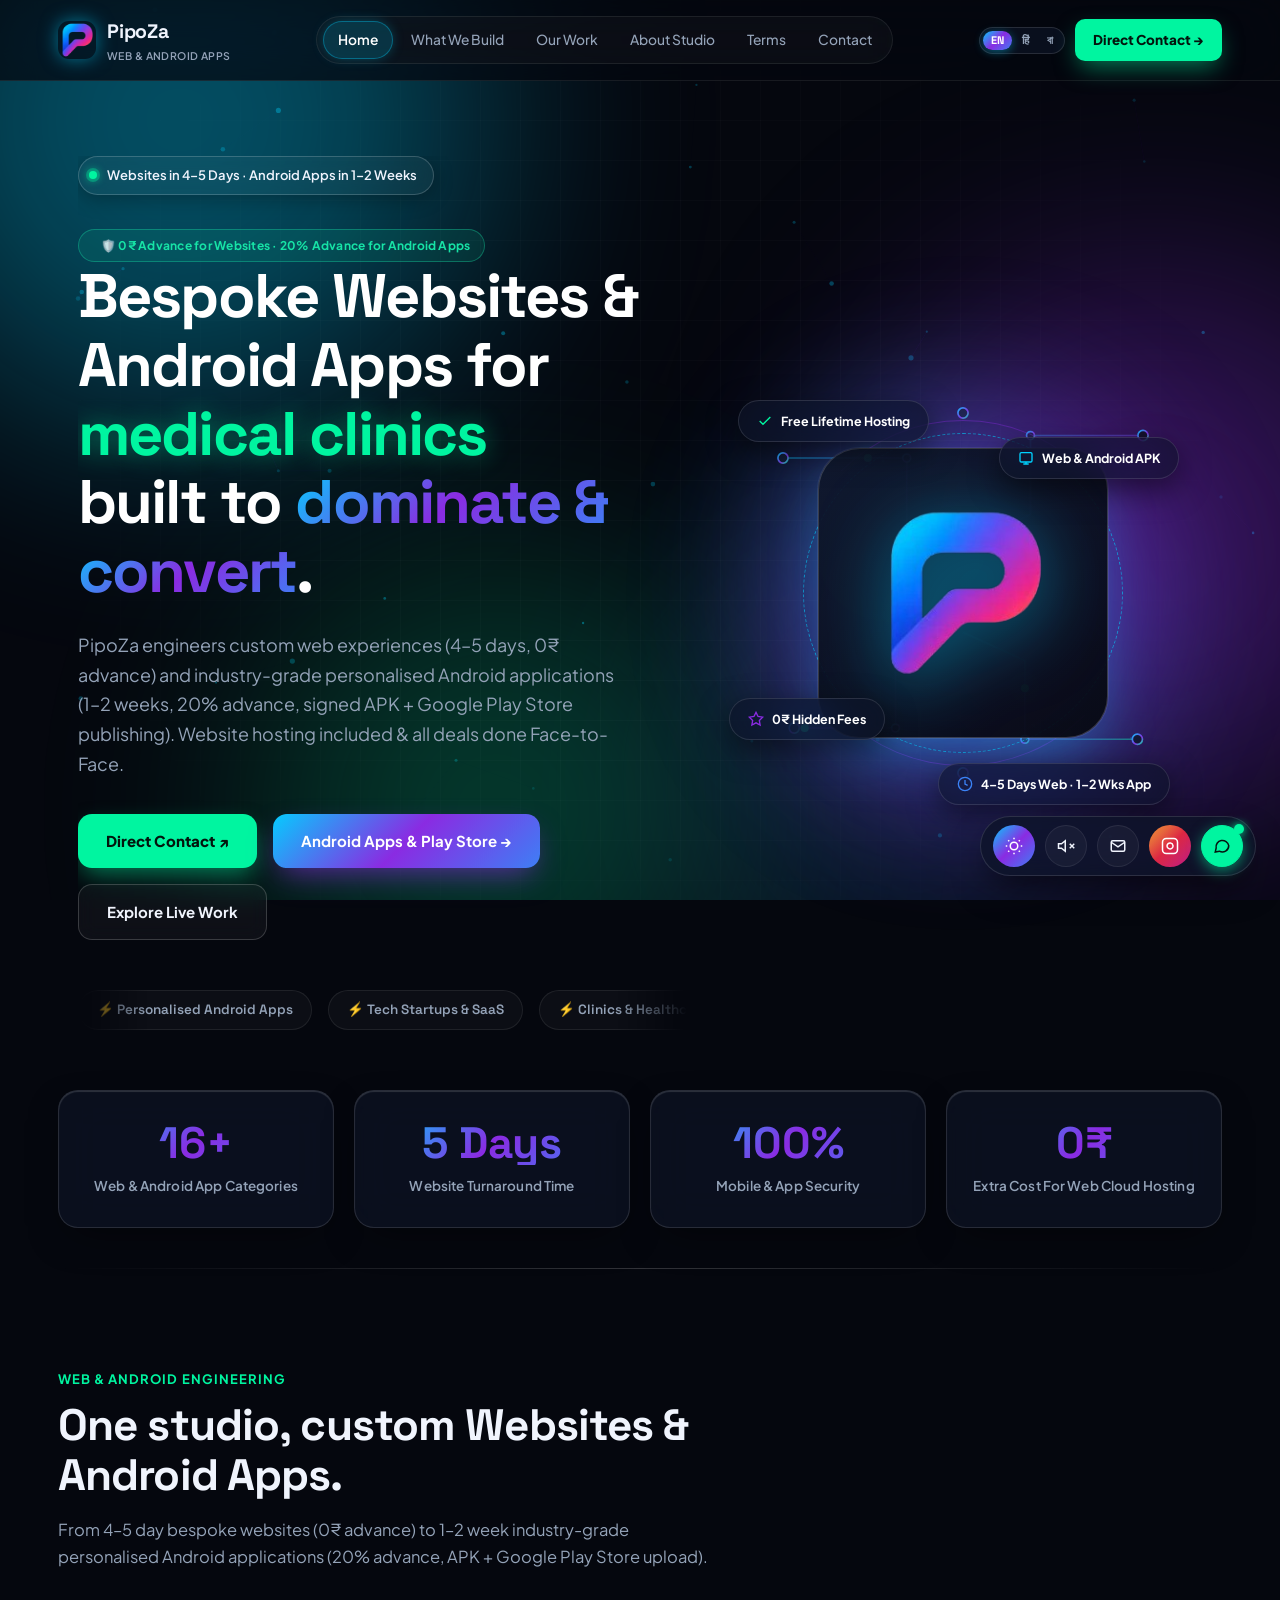
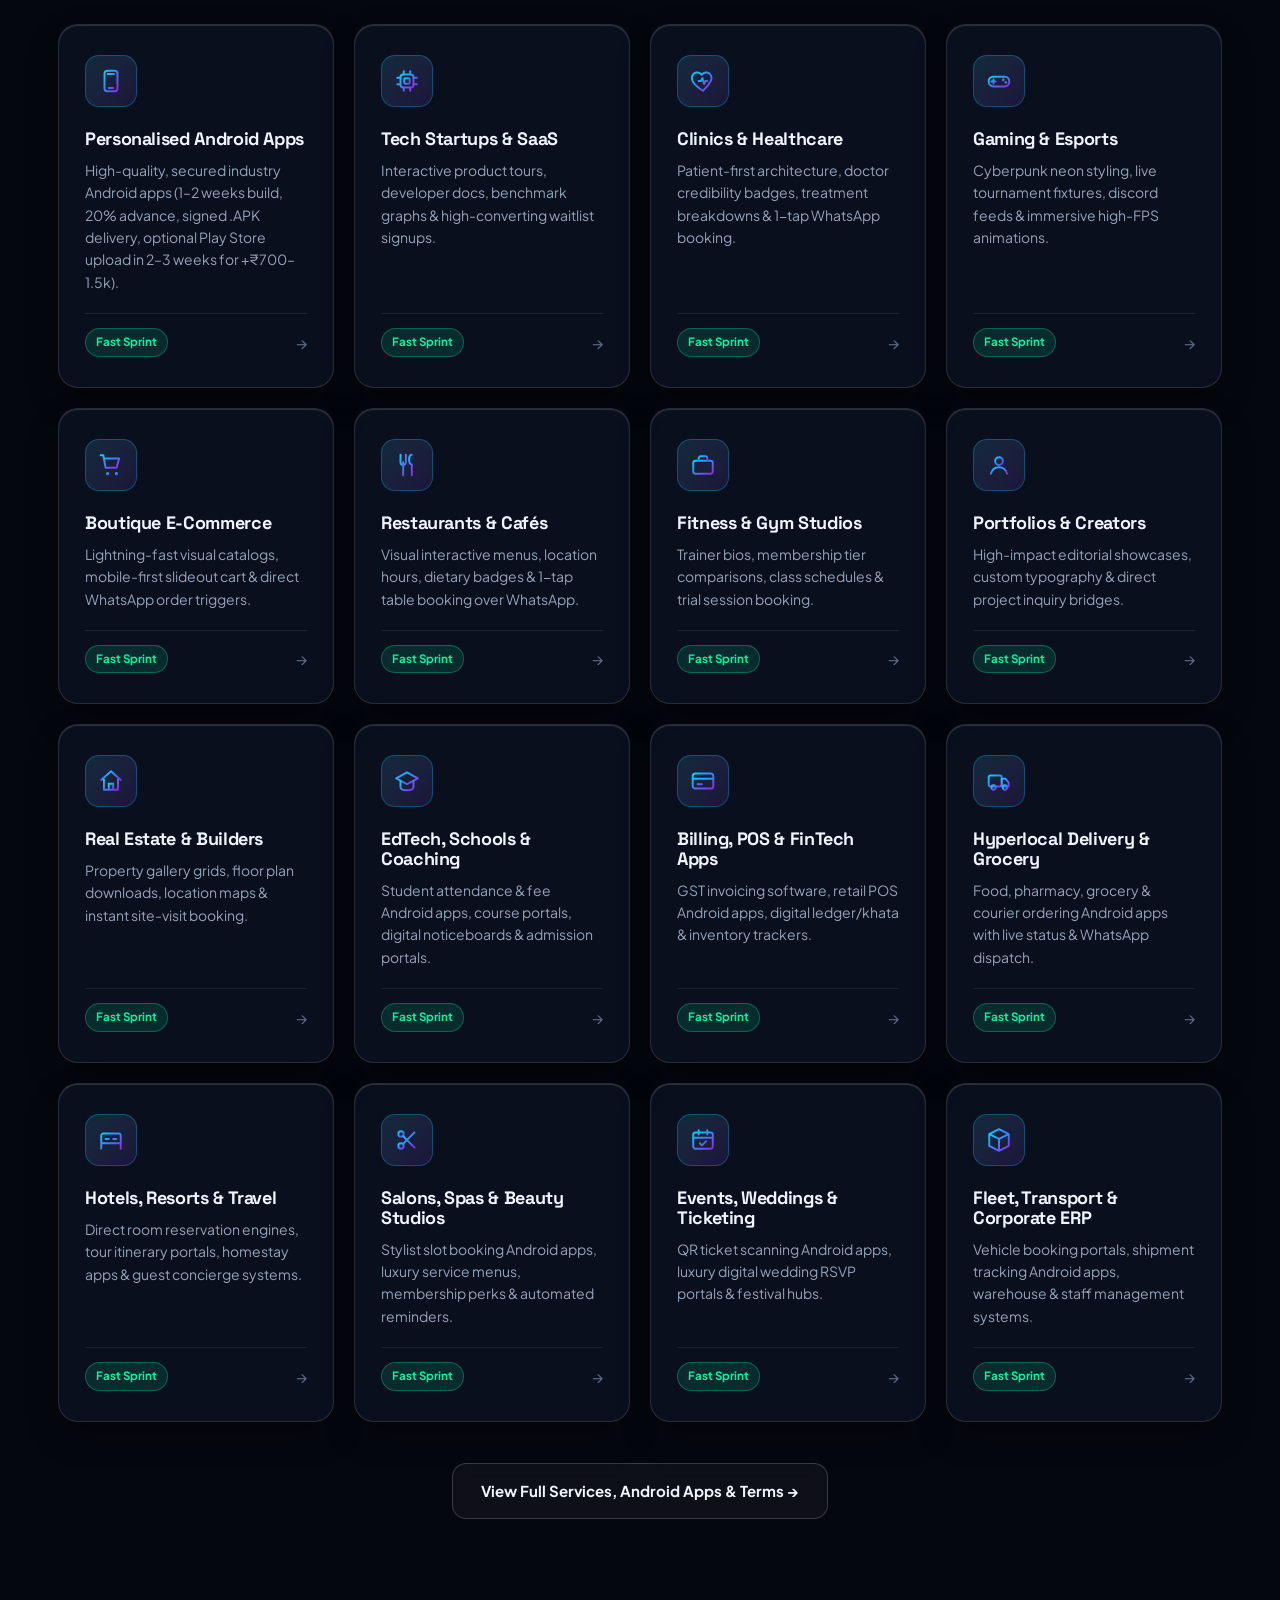
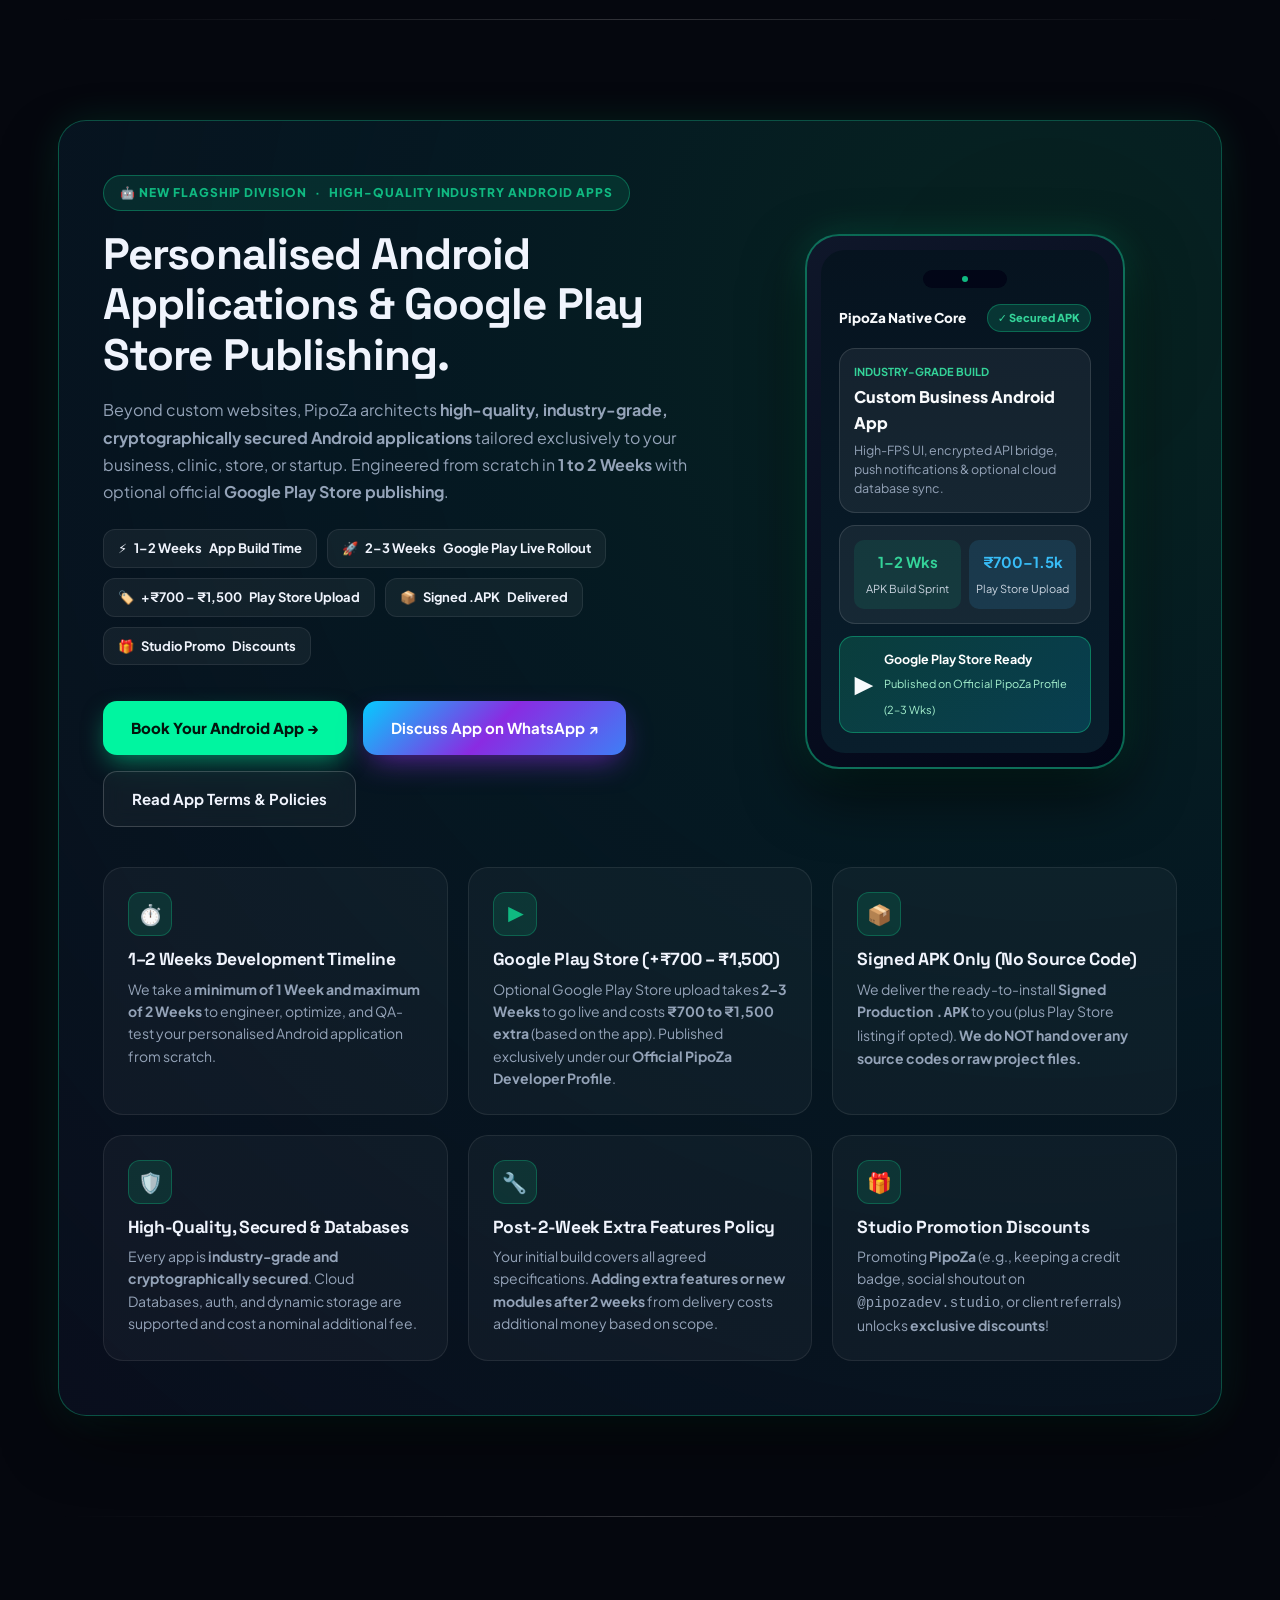
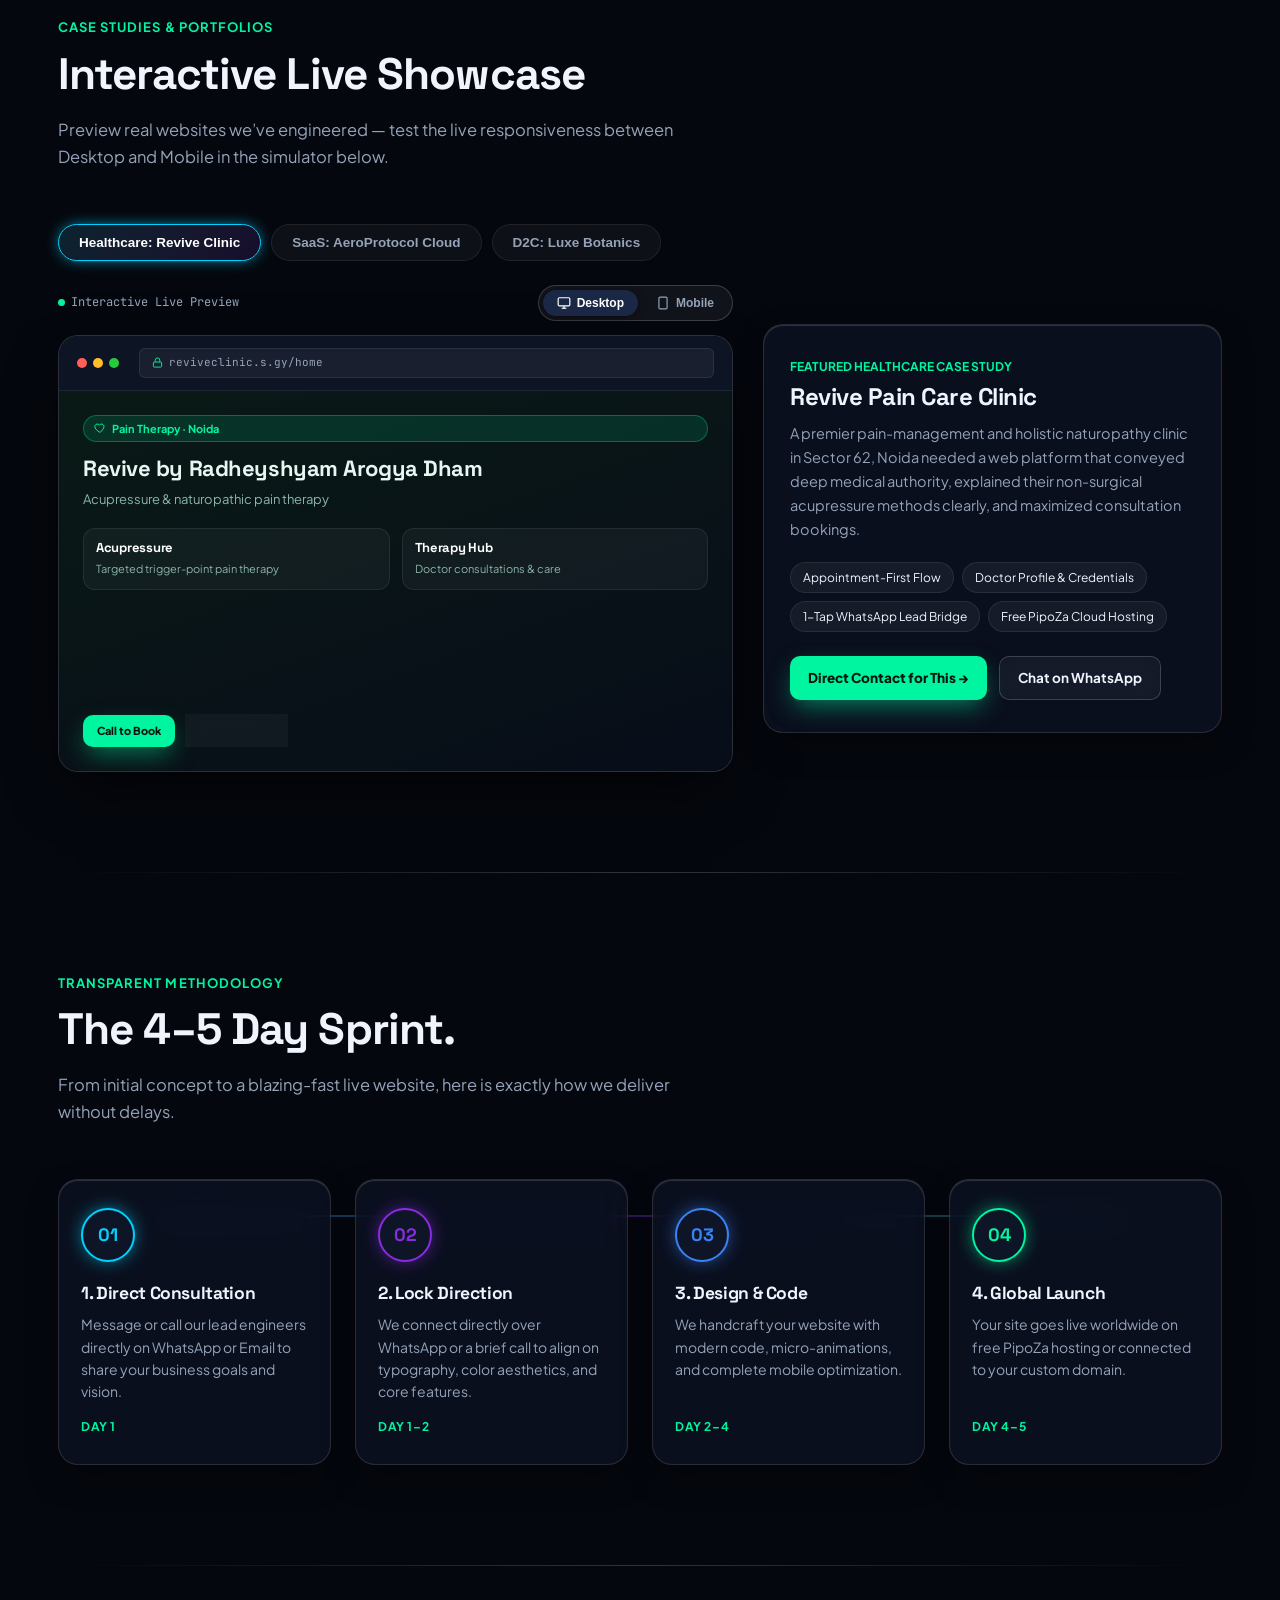
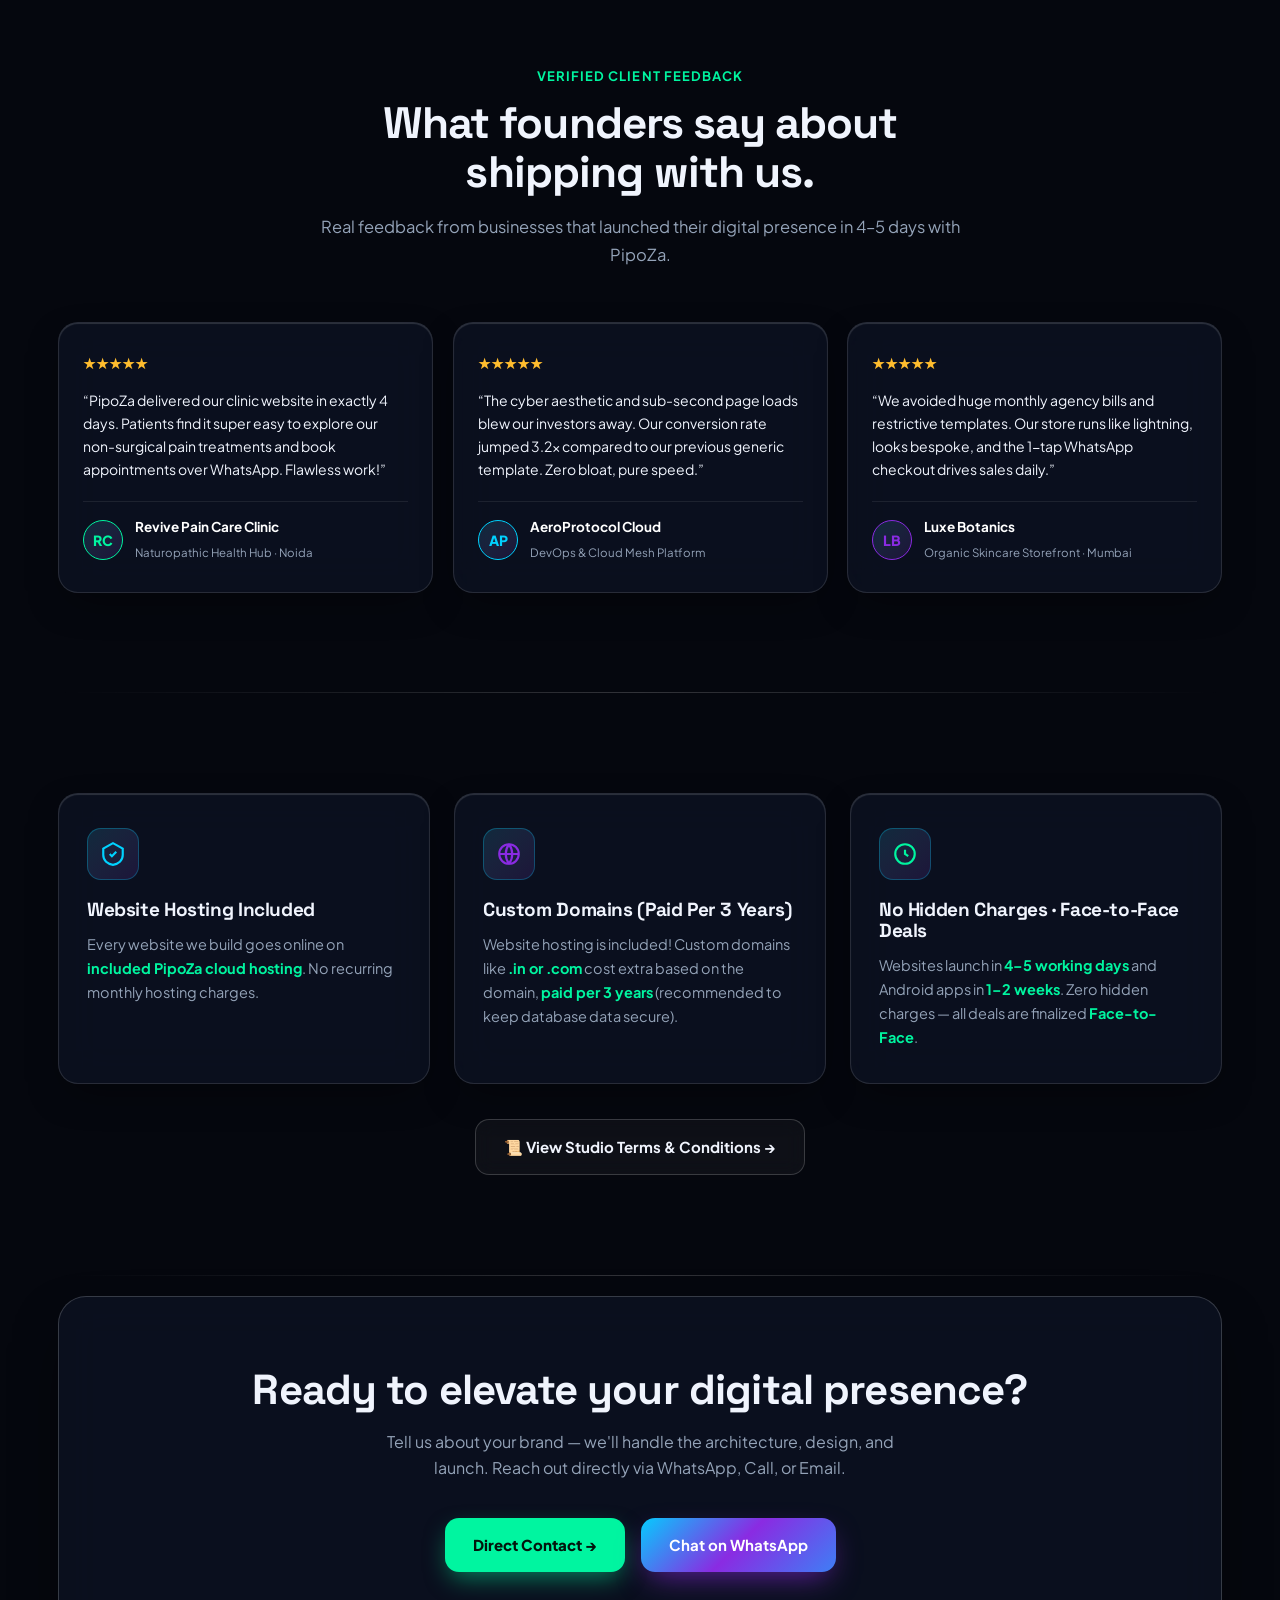
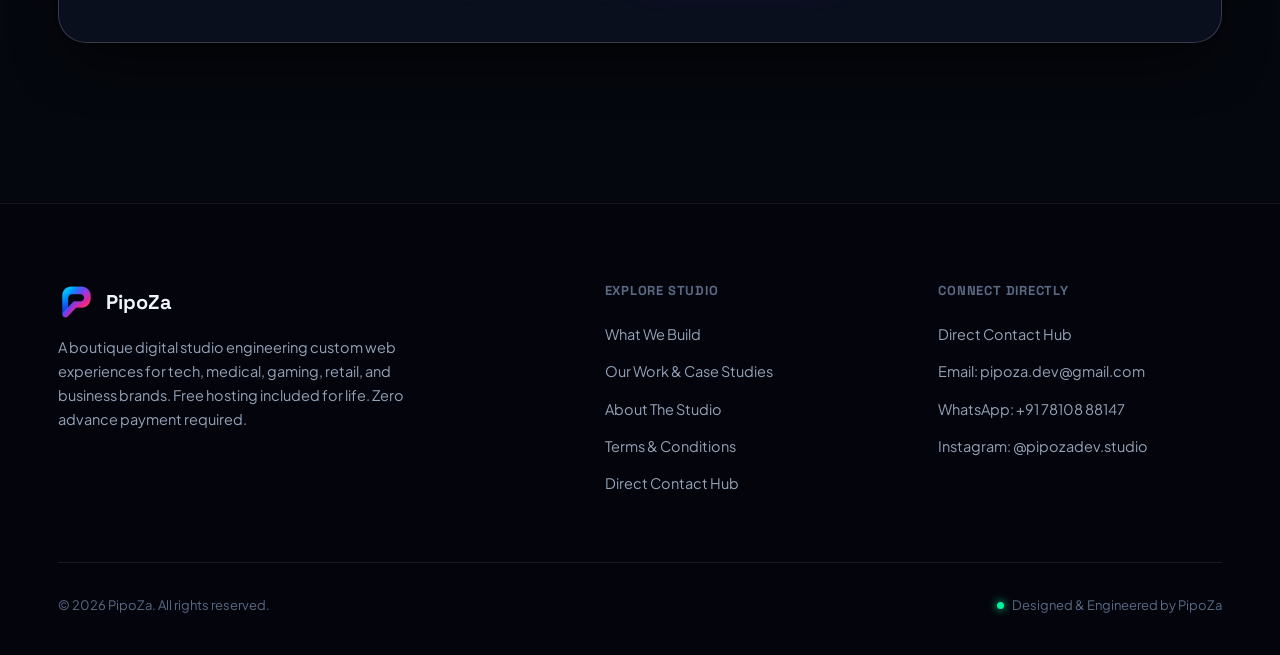
==== commit 5100dc23: "Add files via upload" ====
--- a/index.html
+++ b/index.html
@@ -2,9 +2,9 @@
 <html lang="en" data-theme="dark">
 <head>
 <meta charset="UTF-8">
-<title>PipoZa Dev — Bespoke Websites Engineered for High Growth</title>
+<title>PipoZa — Bespoke Websites & Android Apps Engineered for High Growth</title>
 <meta name="viewport" content="width=device-width, initial-scale=1.0">
-<meta name="description" content="PipoZa Dev crafts high-performance, bespoke websites for tech startups, clinics, gaming brands, e-commerce & businesses. Live in 4–5 working days with free hosting included.">
+<meta name="description" content="PipoZa crafts high-performance, bespoke websites and personalised Android applications. Live in 4–5 working days with free hosting included.">
 <link rel="icon" href="PipoZa_Logo.png">
 <link rel="stylesheet" href="style.css">
 </head>
@@ -23,11 +23,11 @@
   <nav class="wrap">
     <a href="index" class="brand">
       <div class="brand-logo-wrap">
-        <img src="PipoZa_Logo.png" alt="PipoZa Dev Logo">
+        <img src="PipoZa_Logo.png" alt="PipoZa Logo">
       </div>
       <span>
-        PipoZa Dev
-        <small data-i18n="nav.brand_sub">Web & Android App Studio</small>
+        PipoZa
+        <small data-i18n="nav.brand_sub">Web & Android Apps</small>
       </span>
     </a>
     <div class="nav-links">
@@ -82,7 +82,7 @@
           <span data-i18n="hero.h1_built">built to</span> <span class="g" data-i18n="hero.h1_gradient">dominate & convert</span>.
         </h1>
         <p class="lead" data-i18n="hero.lead">
-          PipoZa Dev engineers custom web experiences (4–5 days, 0₹ advance) and industry-grade personalised Android applications (1–2 weeks, 20% advance, APK + Google Play Store upload). Website hosting included & all deals done Face-to-Face.
+          PipoZa engineers custom web experiences (4–5 days, 0₹ advance) and industry-grade personalised Android applications (1–2 weeks, 20% advance, APK + Google Play Store upload). Website hosting included & all deals done Face-to-Face.
         </p>
         <div class="hero-actions">
           <a href="contact" class="btn btn-primary" data-i18n="hero.cta_contact">Direct Contact ↗</a>
@@ -124,8 +124,8 @@
           <div class="orb-glow"></div>
           <div class="orb-ring"></div>
           <div class="orb-ring-2"></div>
-          <div class="orb-core" title="PipoZa Dev Core">
-            <img src="PipoZa_Logo.png" alt="PipoZa Dev Logo Emblem">
+          <div class="orb-core" title="PipoZa Core">
+            <img src="PipoZa_Logo.png" alt="PipoZa Logo Emblem">
           </div>
         </div>
       </div>
@@ -188,7 +188,7 @@
               Personalised <span class="g">Android Applications</span> & Google Play Store Publishing.
             </h2>
             <p class="android-lead">
-              Beyond custom websites, PipoZa Dev architects <strong>high-quality, industry-grade, cryptographically secured Android applications</strong> tailored exclusively to your business, clinic, store, or startup. Engineered from scratch in <strong>1 to 2 Weeks</strong> with optional official <strong>Google Play Store publishing</strong>.
+              Beyond custom websites, PipoZa architects <strong>high-quality, industry-grade, cryptographically secured Android applications</strong> tailored exclusively to your business, clinic, store, or startup. Engineered from scratch in <strong>1 to 2 Weeks</strong> with optional official <strong>Google Play Store publishing</strong>.
             </p>
 
             <div class="android-badges-row">
@@ -201,7 +201,7 @@
 
             <div class="hero-actions">
               <a href="contact" class="btn btn-primary">Book Your Android App →</a>
-              <a href="https://wa.me/917810888147?text=Hi%20PipoZa%20Dev%2C%20I%20want%20to%20discuss%20building%20a%20Personalised%20Android%20Application." target="_blank" rel="noopener" class="btn btn-grad">Discuss App on WhatsApp ↗</a>
+              <a href="https://wa.me/917810888147?text=Hi%20PipoZa%2C%20I%20want%20to%20discuss%20building%20a%20Personalised%20Android%20Application." target="_blank" rel="noopener" class="btn btn-grad">Discuss App on WhatsApp ↗</a>
               <a href="terms" class="btn btn-ghost">Read App Terms & Policies</a>
             </div>
           </div>
@@ -272,7 +272,7 @@
           <div class="android-pillar-card">
             <div class="android-pillar-icon">🎁</div>
             <h3>Studio Promotion Discounts</h3>
-            <p>Promoting <strong>PipoZa Dev Studio</strong> (e.g., keeping a studio credit badge, social shoutout on <code>@pipozadev.studio</code>, or client referrals) unlocks <strong>exclusive discounts</strong>!</p>
+            <p>Promoting <strong>PipoZa</strong> (e.g., keeping a credit badge, social shoutout on <code>@pipozadev.studio</code>, or client referrals) unlocks <strong>exclusive discounts</strong>!</p>
           </div>
         </div>
       </div>
@@ -341,12 +341,12 @@
       <div class="section-head center reveal">
         <span class="kicker" data-i18n="testi.kicker">Verified Client Feedback</span>
         <h2 data-i18n="testi.title">What founders say about shipping with us.</h2>
-        <p data-i18n="testi.desc">Real feedback from businesses that launched their digital presence in 4–5 days with PipoZa Dev.</p>
+        <p data-i18n="testi.desc">Real feedback from businesses that launched their digital presence in 4–5 days with PipoZa.</p>
       </div>
       <div class="testimonial-grid">
         <div class="testimonial-card glass reveal tilt-card">
           <div class="test-stars">★★★★★</div>
-          <p class="test-quote" data-i18n="testi.q1">“PipoZa Dev delivered our clinic website in exactly 4 days. Patients find it super easy to explore our non-surgical pain treatments and book appointments over WhatsApp. Flawless work!”</p>
+          <p class="test-quote" data-i18n="testi.q1">“PipoZa delivered our clinic website in exactly 4 days. Patients find it super easy to explore our non-surgical pain treatments and book appointments over WhatsApp. Flawless work!”</p>
           <div class="test-author">
             <div class="test-avatar" style="border-color:var(--go); color:var(--go);">RC</div>
             <div class="test-meta">
@@ -442,8 +442,8 @@
     <div class="foot-grid">
       <div>
         <div class="foot-brand">
-          <img src="PipoZa_Logo.png" alt="PipoZa Dev Logo">
-          <span>PipoZa Dev</span>
+          <img src="PipoZa_Logo.png" alt="PipoZa Logo">
+          <span>PipoZa</span>
         </div>
         <p class="desc" data-i18n="foot.desc">A boutique digital studio engineering custom websites (4–5 days) and high-quality personalised Android applications (1–2 weeks). Free web hosting included for life. Zero advance payment required.</p>
       </div>
@@ -468,8 +468,8 @@
       </div>
     </div>
     <div class="foot-bottom">
-      <span data-i18n="foot.copy">© 2026 PipoZa Dev. All rights reserved.</span>
-      <span class="made"><span class="dot"></span> <span data-i18n="foot.made">Designed & Engineered by PipoZa Dev</span></span>
+      <span data-i18n="foot.copy">© 2026 PipoZa. All rights reserved.</span>
+      <span class="made"><span class="dot"></span> <span data-i18n="foot.made">Designed & Engineered by PipoZa</span></span>
     </div>
   </div>
 </footer>
--- a/style.css
+++ b/style.css
@@ -1,5 +1,5 @@
 /* =========================================================
-   PipoZa Dev — Ultra-Modern Cyber-Luxe Design System
+   PipoZa — Ultra-Modern Cyber-Luxe Design System
    High-performance styles, glassmorphism, 3D tilts & animations
    ========================================================= */
 
